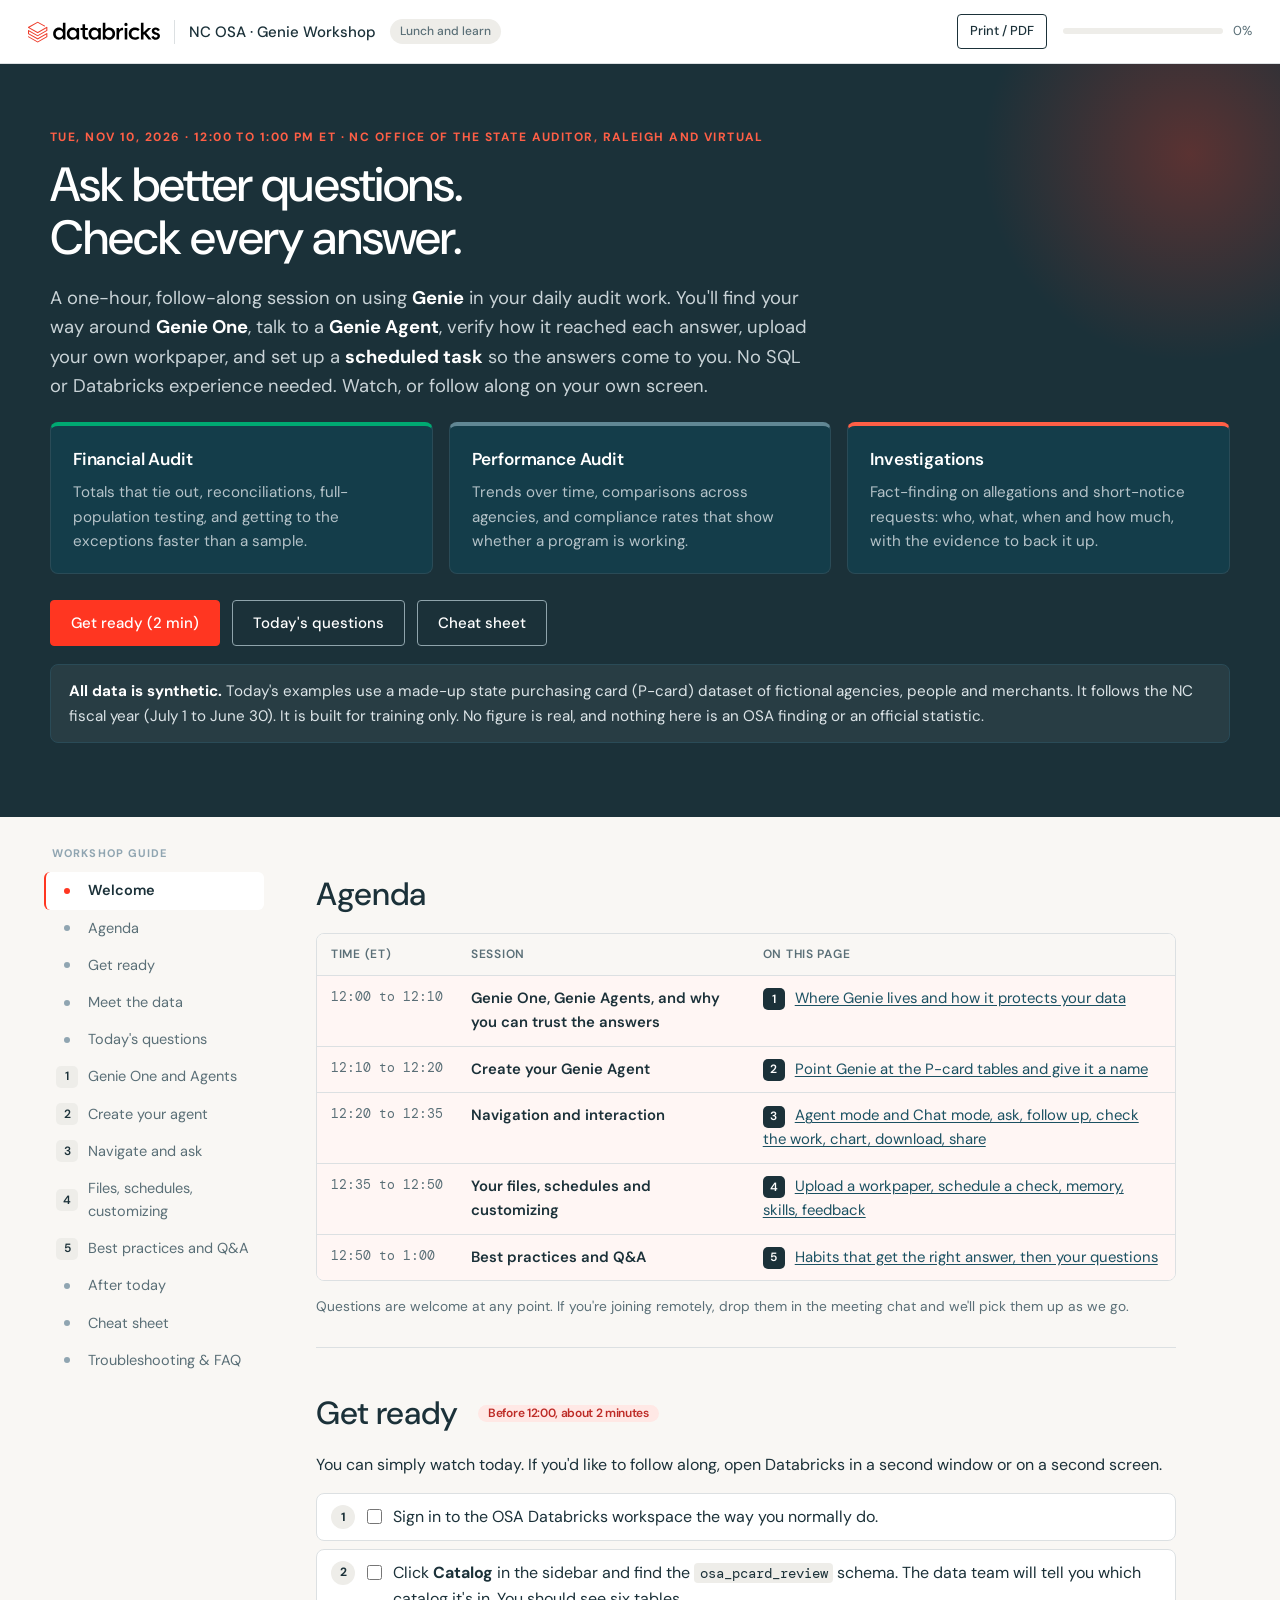
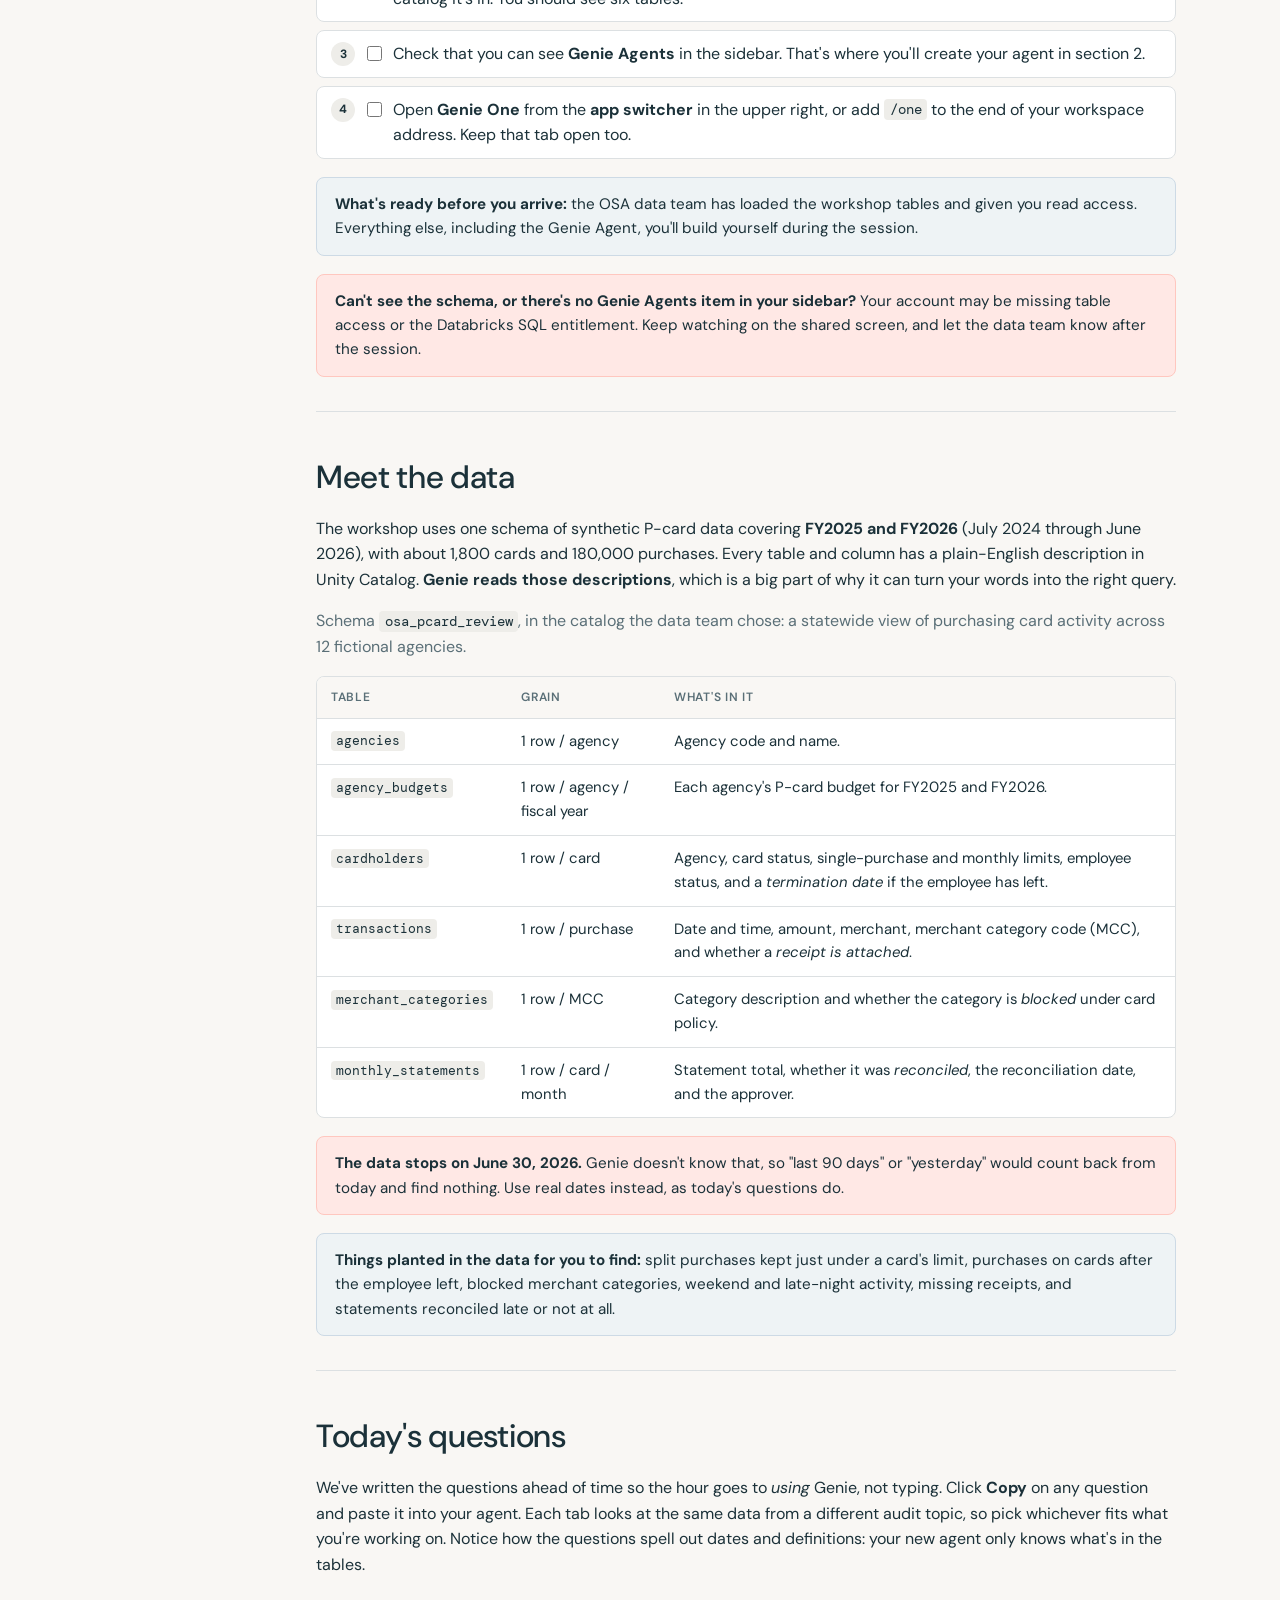
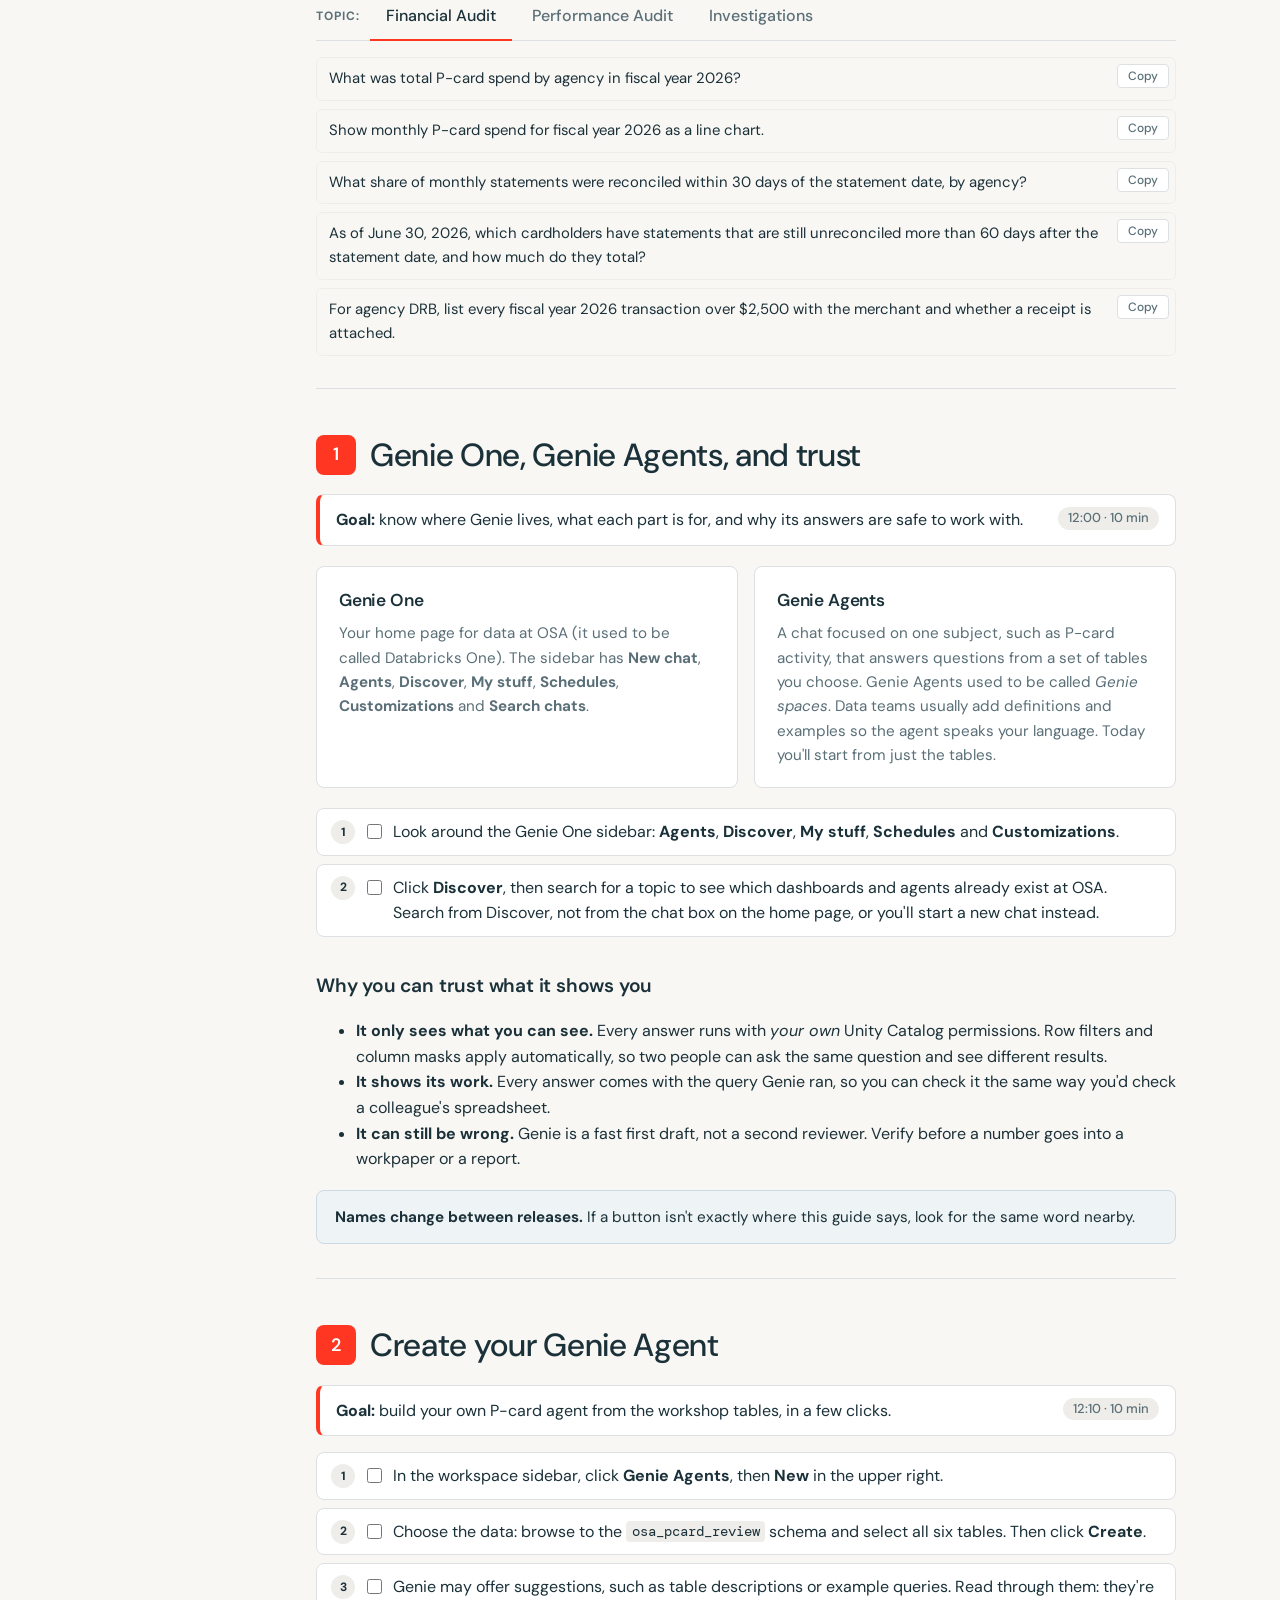
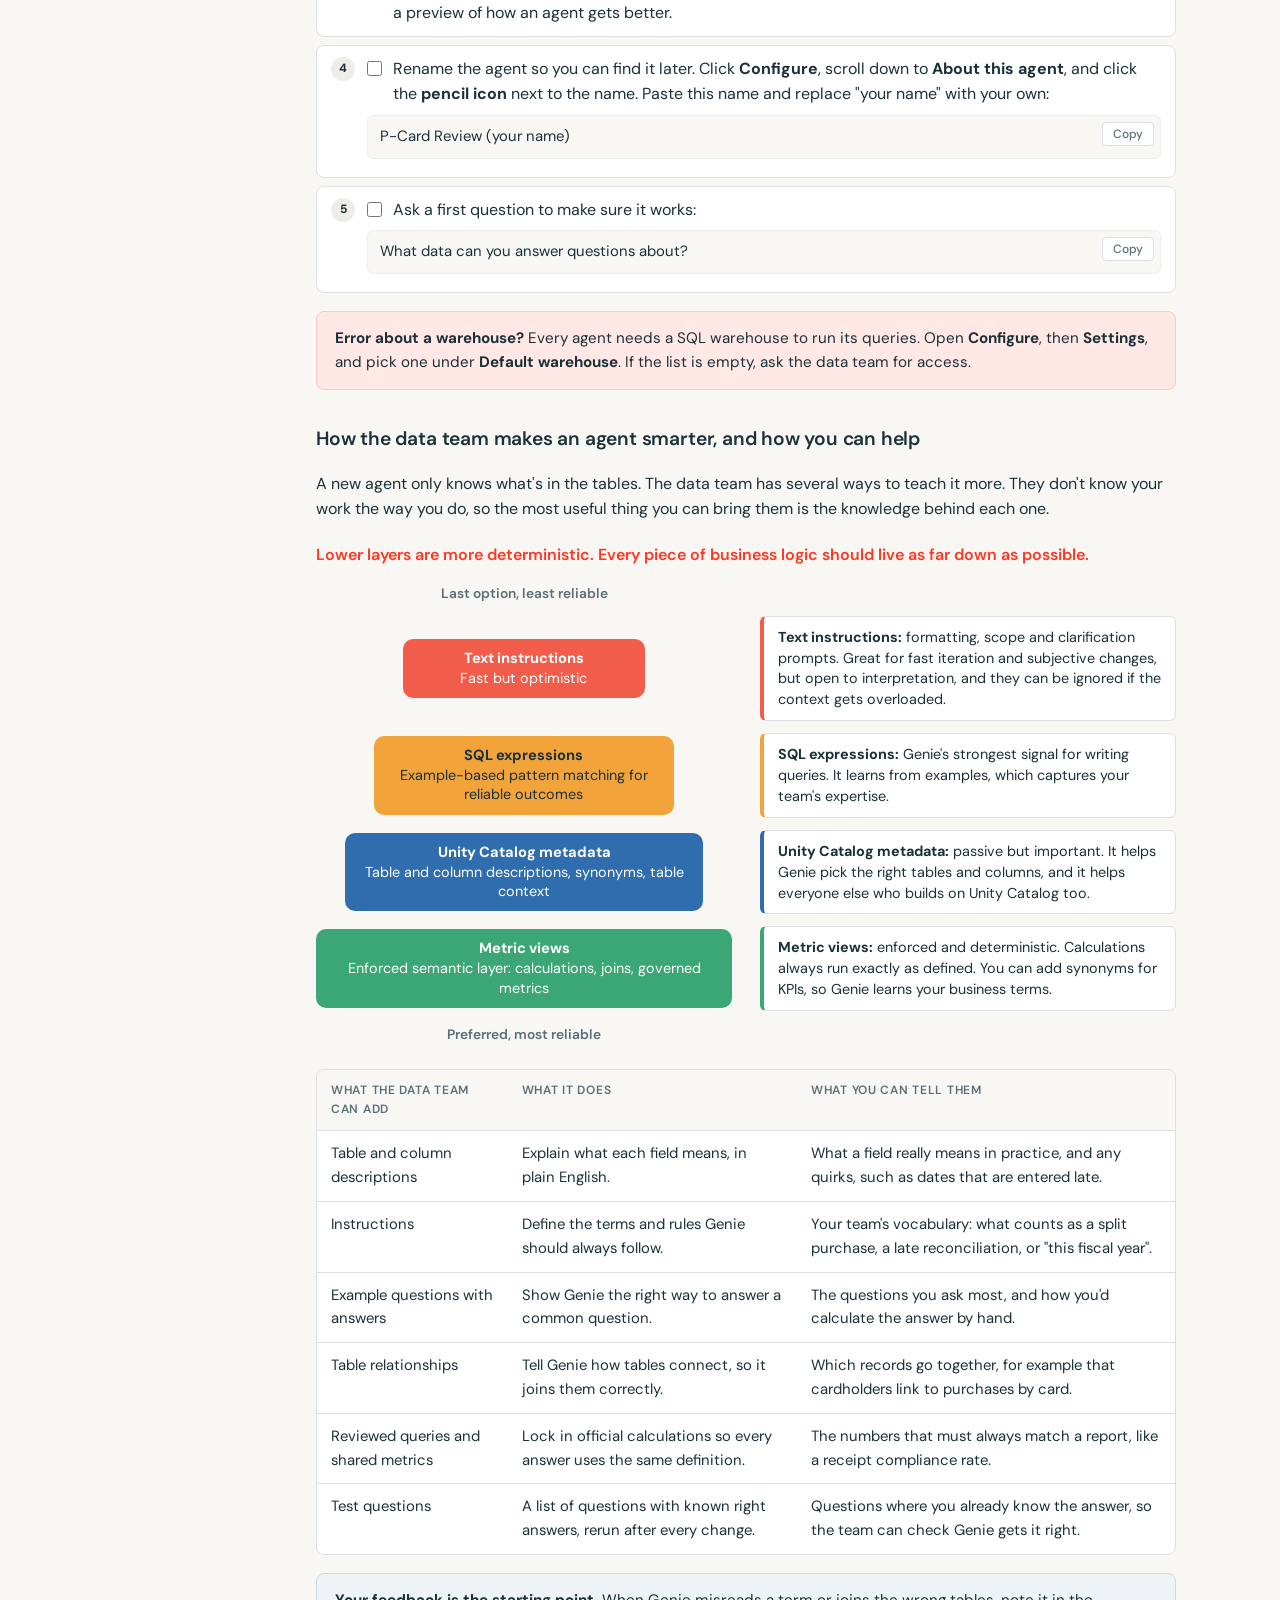
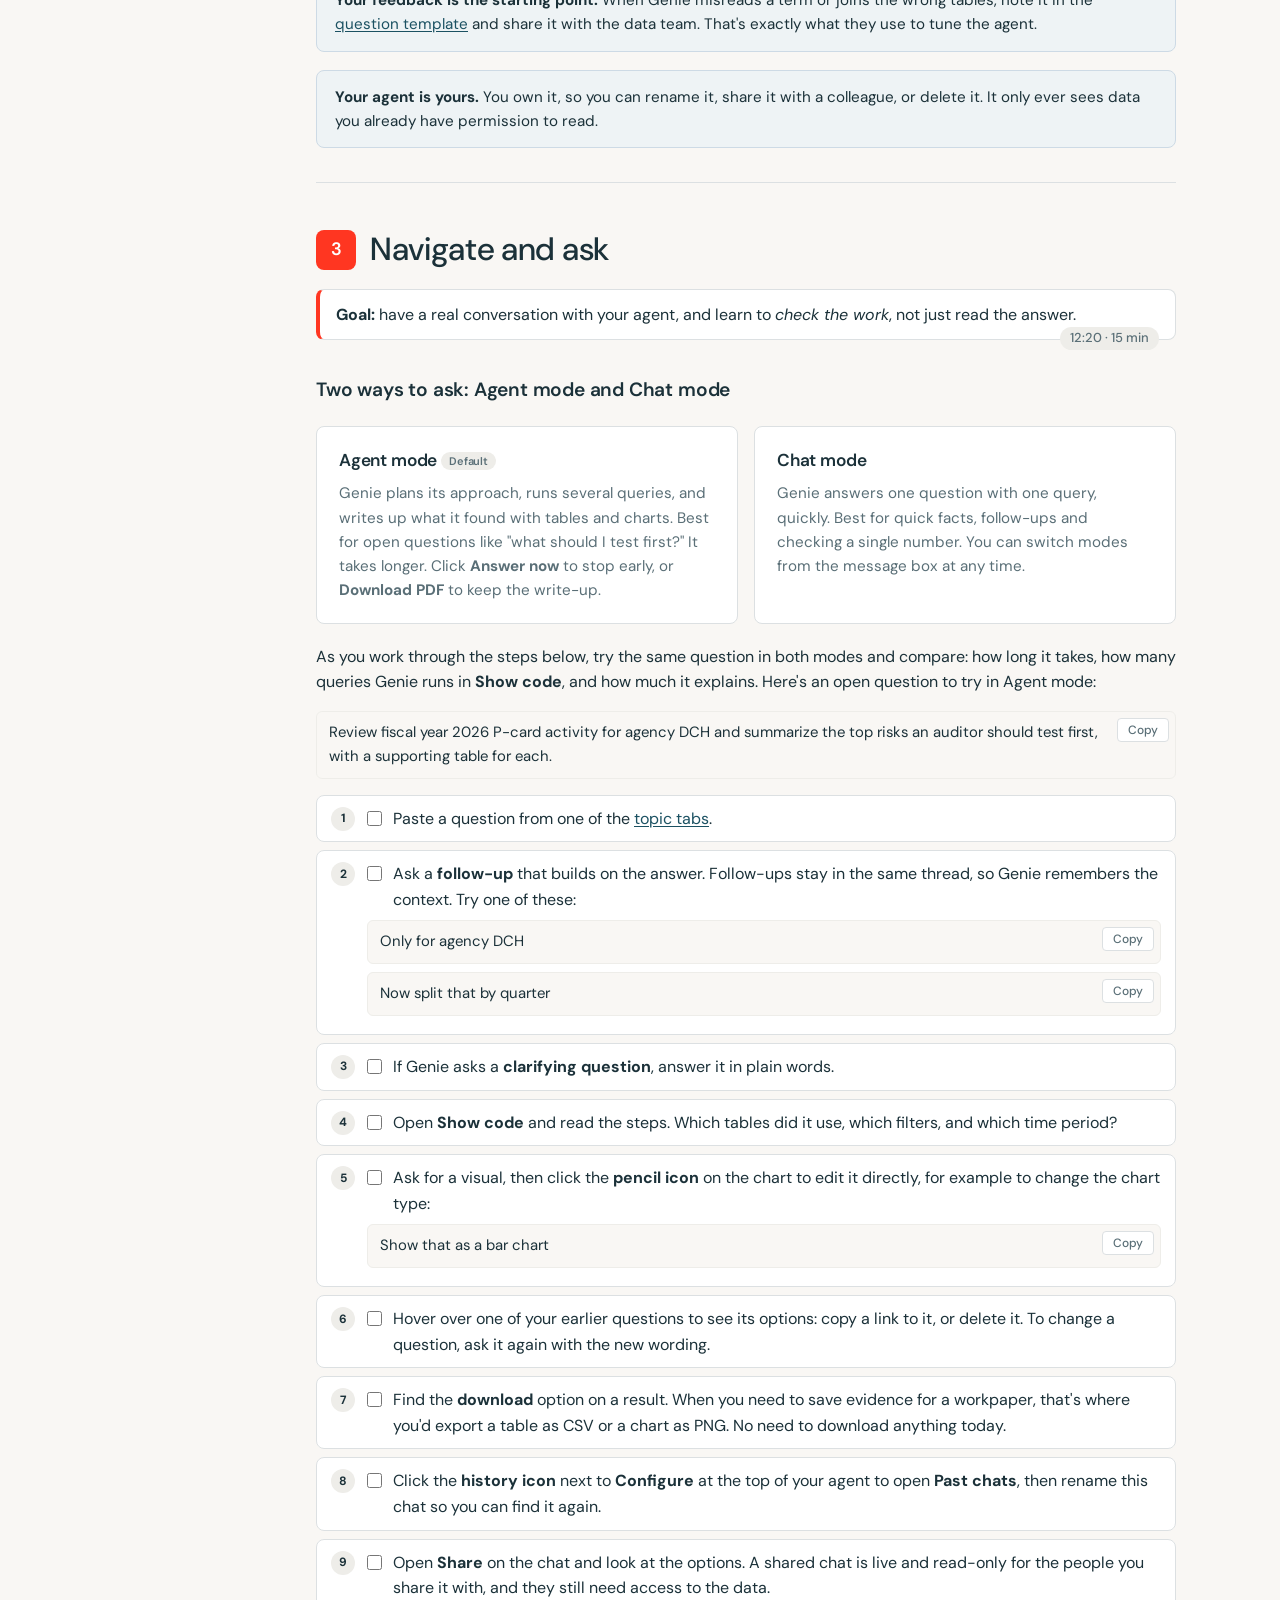
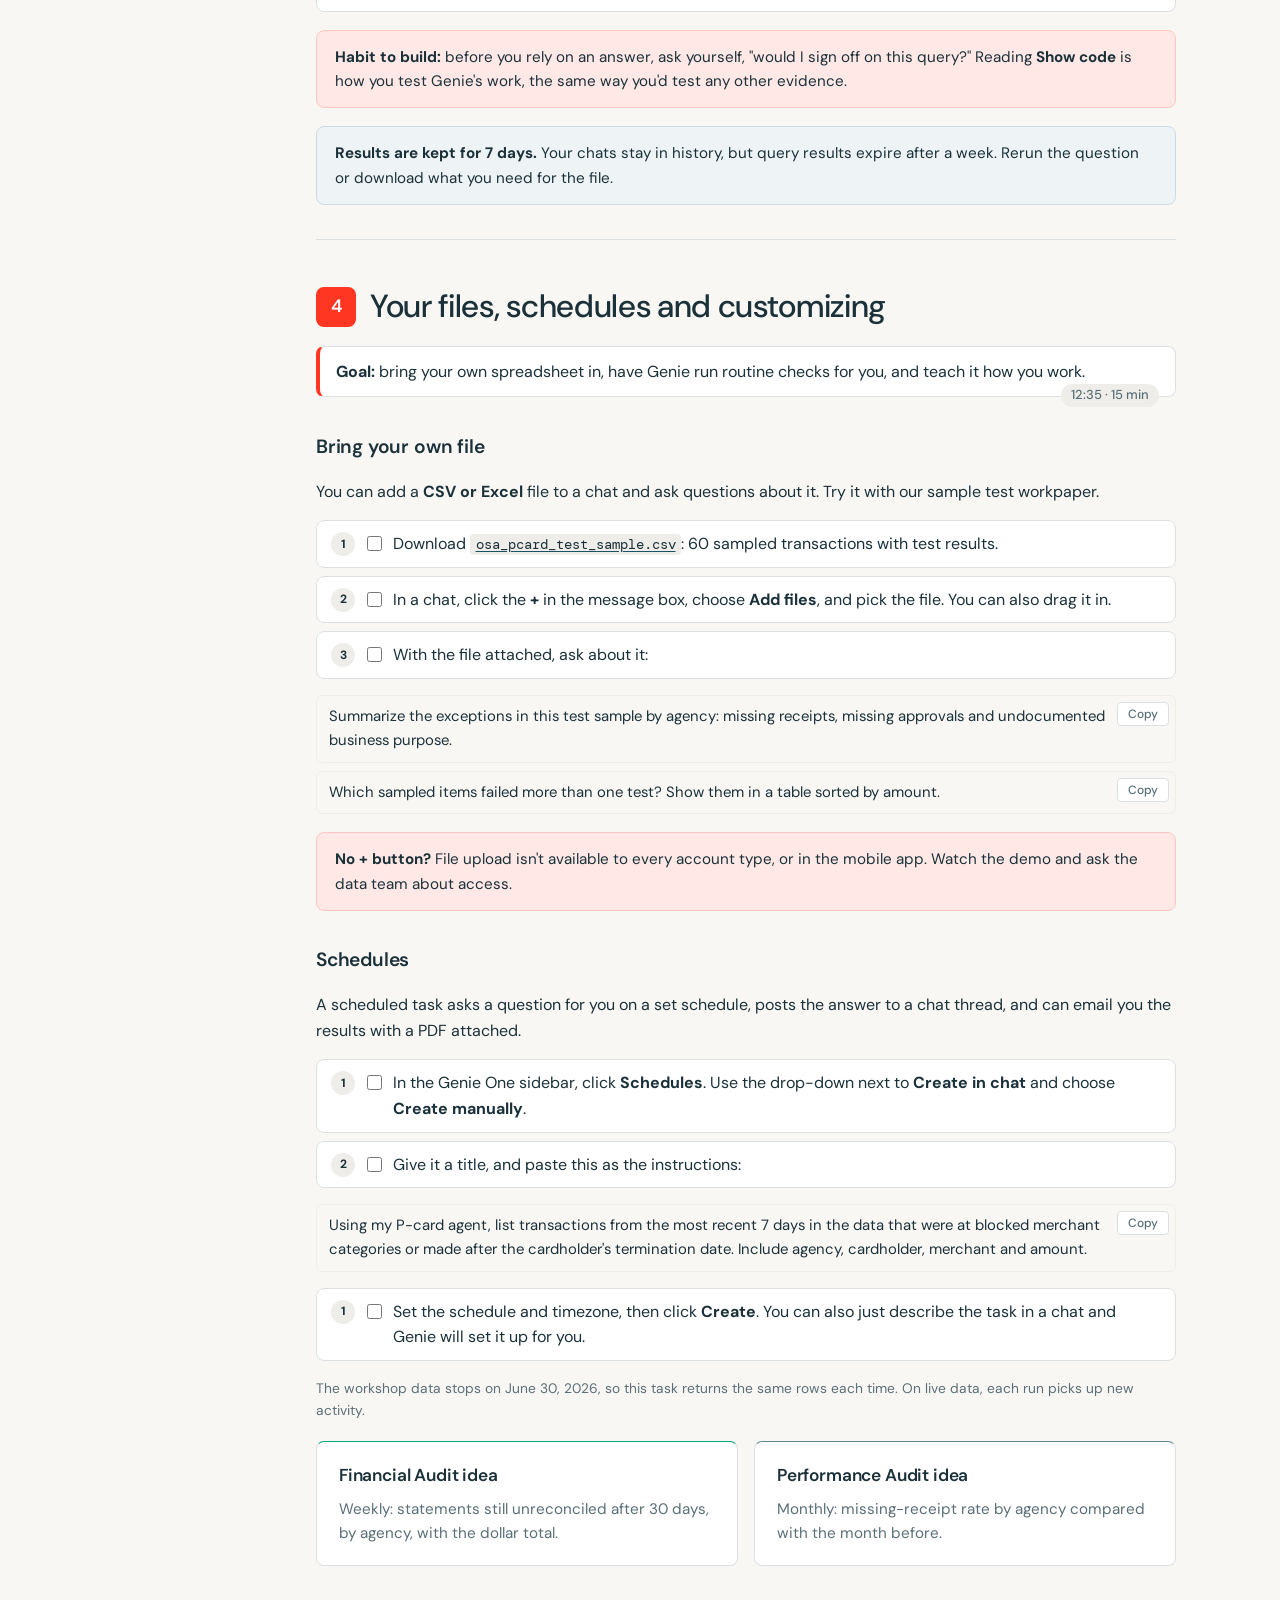
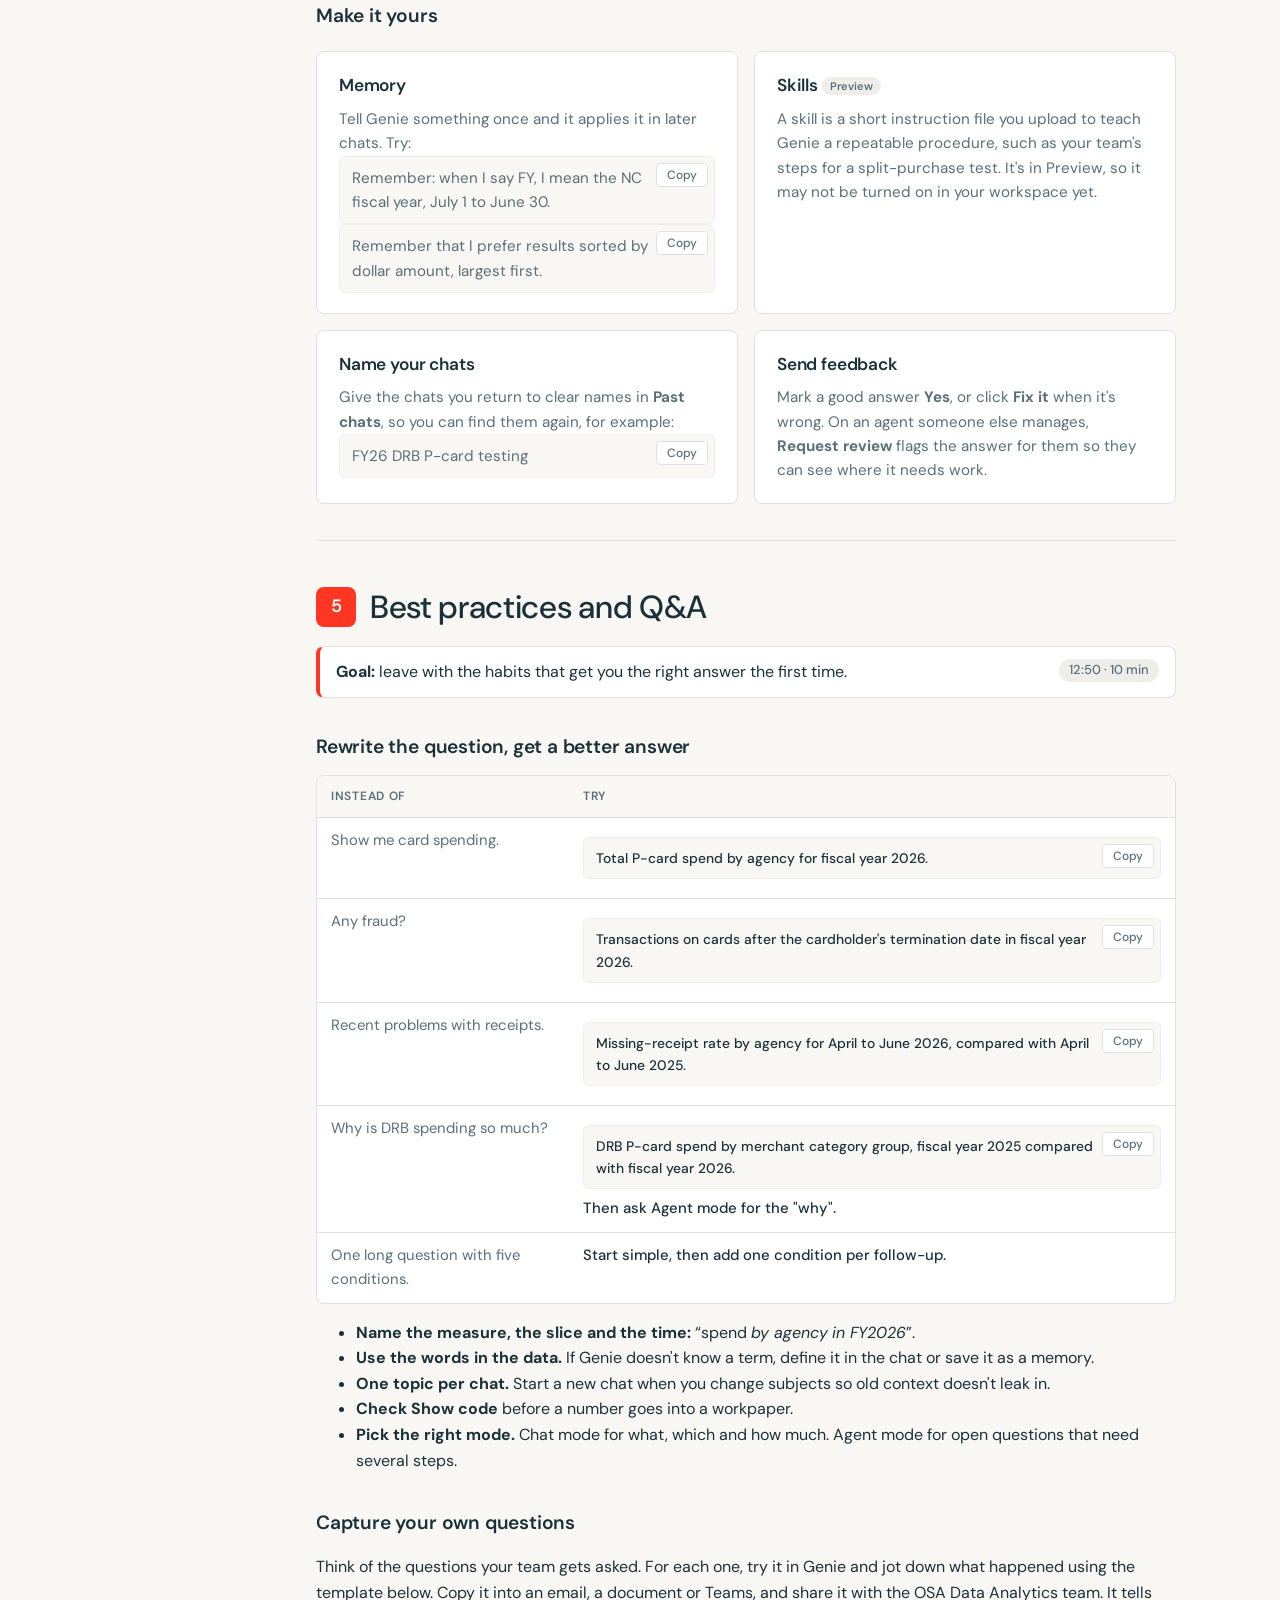
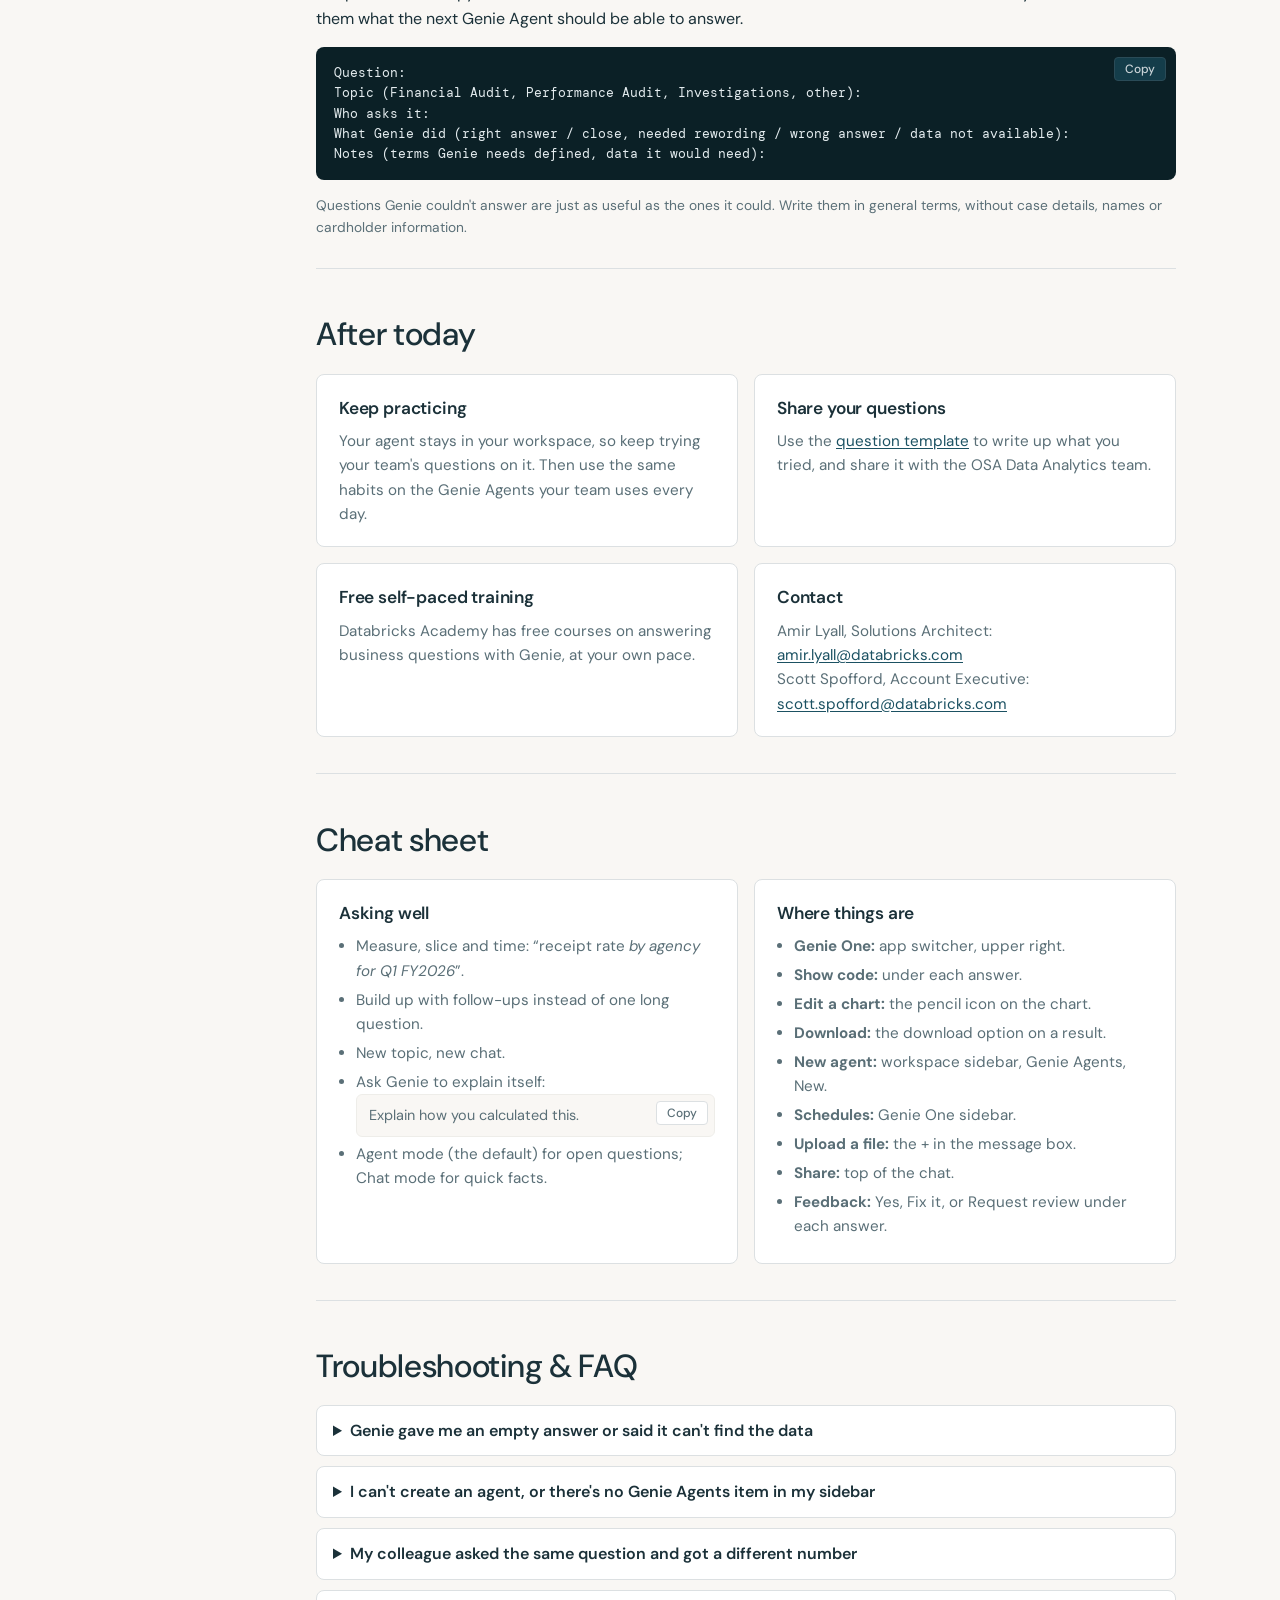
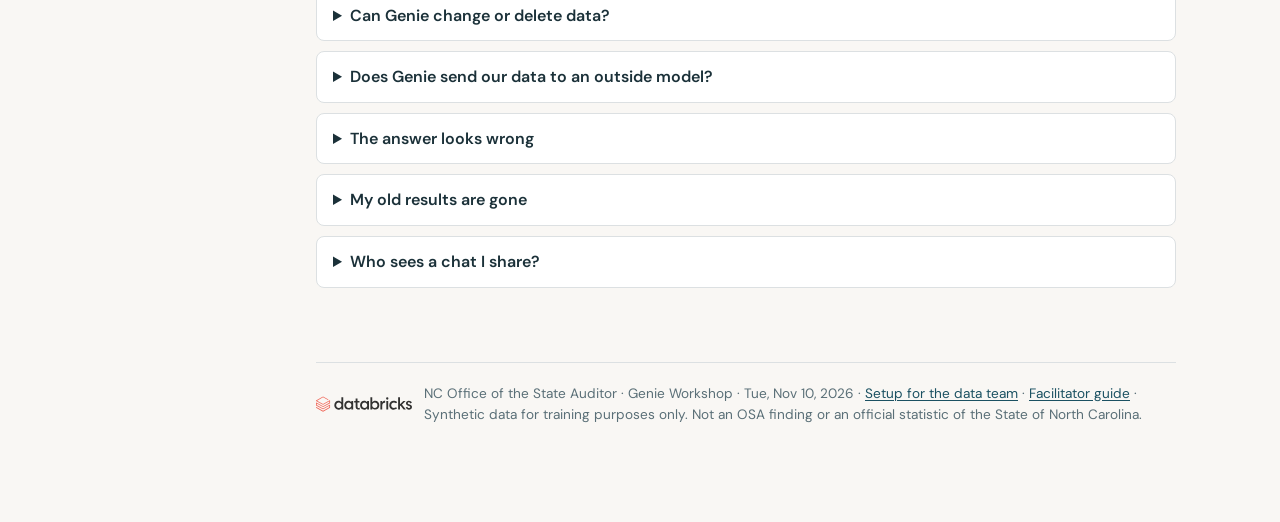
==== index.html @ a772a81a "Use Past chats for finding and renaming chats in an agent Co-authored-by: Isaac <no-reply@databricks" ====
<!doctype html>
<html lang="en">
<head>
<meta charset="utf-8">
<meta name="viewport" content="width=device-width, initial-scale=1">
<title>NC Office of the State Auditor · Genie Workshop</title>
<link rel="icon" href="databricks-logo.svg">
<link rel="preconnect" href="https://fonts.googleapis.com">
<link rel="preconnect" href="https://fonts.gstatic.com" crossorigin>
<link href="https://fonts.googleapis.com/css2?family=DM+Mono:wght@400;500&family=DM+Sans:opsz,wght@9..40,400;9..40,500;9..40,600;9..40,700&display=swap" rel="stylesheet">
<link rel="stylesheet" href="styles.css?v=2">
</head>
<body>

<header class="topbar">
  <a class="brand" href="#welcome" style="text-decoration:none"><img src="databricks-logo.svg" alt="Databricks"><span class="divider"></span><span class="title">NC OSA · Genie Workshop</span><span class="pill">Lunch and learn</span></a>
  <div class="top-actions">
  <button class="btn ghost sm" id="print-btn" type="button" title="Print this guide or save it as a PDF">Print / PDF</button>
  <div class="progress-wrap" title="Your progress is saved in this browser">
    <div class="progress"><div id="progress-bar"></div></div><span id="progress-label">0%</span>
  </div>
  </div>
</header>

<!-- ============================================================ WELCOME -->
<section id="welcome" class="hero"><div class="hero-inner">
  <p class="eyebrow">Tue, Nov 10, 2026 · 12:00 to 1:00 PM ET · NC Office of the State Auditor, Raleigh and virtual</p>
  <h1>Ask better questions.<br>Check every answer.</h1>
  <p class="lead">A one-hour, follow-along session on using <strong>Genie</strong> in your daily audit work. You'll find your way around
  <strong>Genie One</strong>, talk to a <strong>Genie Agent</strong>, verify how it reached each answer, upload your own workpaper, and set up a
  <strong>scheduled task</strong> so the answers come to you. No SQL or Databricks experience needed. Watch, or follow along on your own screen.</p>
  <div class="cards three">
    <div class="card domain fin"><h3>Financial Audit</h3><p>Totals that tie out, reconciliations, full-population testing, and getting to the exceptions faster than a sample.</p></div>
    <div class="card domain perf"><h3>Performance Audit</h3><p>Trends over time, comparisons across agencies, and compliance rates that show whether a program is working.</p></div>
    <div class="card domain rr"><h3>Investigations</h3><p>Fact-finding on allegations and short-notice requests: who, what, when and how much, with the evidence to back it up.</p></div>
  </div>
  <div class="hero-ctas">
    <a class="btn" href="#start">Get ready (2 min)</a>
    <a class="btn ghost" href="#questions">Today's questions</a>
    <a class="btn ghost" href="#cheatsheet">Cheat sheet</a>
  </div>
  <div class="callout info"><strong>All data is synthetic.</strong> Today's examples use a made-up state purchasing card (P-card) dataset of fictional agencies, people and merchants. It follows the NC fiscal year
  (July 1 to June 30). It is built for training only. No figure is real, and nothing here is an OSA finding or an official statistic.</div>
</div></section>


<div class="layout">
<nav class="sidebar" id="sidebar">
  <div class="line">
    <p class="nav-label">Workshop guide</p>
    <a href="#welcome"><span class="stop"></span>Welcome</a>
    <a href="#agenda"><span class="stop"></span>Agenda</a>
    <a href="#start"><span class="stop"></span>Get ready</a>
    <a href="#data"><span class="stop"></span>Meet the data</a>
    <a href="#questions"><span class="stop"></span>Today's questions</a>
    <a href="#lab1"><span class="bullet sm b-red">1</span>Genie One and Agents</a>
    <a href="#lab2"><span class="bullet sm b-blue">2</span>Create your agent</a>
    <a href="#lab3"><span class="bullet sm b-yellow">3</span>Navigate and ask</a>
    <a href="#lab4"><span class="bullet sm b-green">4</span>Files, schedules, customizing</a>
    <a href="#lab5"><span class="bullet sm b-purple">5</span>Best practices and Q&amp;A</a>
    <a href="#next"><span class="stop"></span>After today</a>
    <a href="#cheatsheet"><span class="stop"></span>Cheat sheet</a>
    <a href="#troubleshooting"><span class="stop"></span>Troubleshooting &amp; FAQ</a>
  </div>
</nav>

<main>

<!-- ============================================================ AGENDA -->
<section id="agenda">
  <h2>Agenda</h2>
  <table class="agenda">
    <thead><tr><th>Time (ET)</th><th>Session</th><th>On this page</th></tr></thead>
    <tbody>
      <tr class="lab-row"><td class="slot">12:00 to 12:10</td><td>Genie One, Genie Agents, and why you can trust the answers</td><td><span class="bullet sm b-red">1</span> <a href="#lab1">Where Genie lives and how it protects your data</a></td></tr>
      <tr class="lab-row"><td class="slot">12:10 to 12:20</td><td>Create your Genie Agent</td><td><span class="bullet sm b-blue">2</span> <a href="#lab2">Point Genie at the P-card tables and give it a name</a></td></tr>
      <tr class="lab-row"><td class="slot">12:20 to 12:35</td><td>Navigation and interaction</td><td><span class="bullet sm b-yellow">3</span> <a href="#lab3">Agent mode and Chat mode, ask, follow up, check the work, chart, download, share</a></td></tr>
      <tr class="lab-row"><td class="slot">12:35 to 12:50</td><td>Your files, schedules and customizing</td><td><span class="bullet sm b-green">4</span> <a href="#lab4">Upload a workpaper, schedule a check, memory, skills, feedback</a></td></tr>
      <tr class="lab-row"><td class="slot">12:50 to 1:00</td><td>Best practices and Q&amp;A</td><td><span class="bullet sm b-purple">5</span> <a href="#lab5">Habits that get the right answer, then your questions</a></td></tr>
    </tbody>
  </table>
  <p class="muted small">Questions are welcome at any point. If you're joining remotely, drop them in the meeting chat and we'll pick them up as we go.</p>
</section>

<!-- ============================================================ GET READY -->
<section id="start">
  <h2>Get ready <span class="when">Before 12:00, about 2 minutes</span></h2>
  <p>You can simply watch today. If you'd like to follow along, open Databricks in a second window or on a second screen.</p>
  <ol class="steps" data-group="start">
    <li><label><input type="checkbox" data-id="s1"> Sign in to the OSA Databricks workspace the way you normally do.</label></li>
    <li><label><input type="checkbox" data-id="s2"> Click <strong>Catalog</strong> in the sidebar and find the <code>osa_pcard_review</code> schema. The data team will tell you which catalog it's in. You should see six tables.</label></li>
    <li><label><input type="checkbox" data-id="s3"> Check that you can see <strong>Genie Agents</strong> in the sidebar. That's where you'll create your agent in section 2.</label></li>
    <li><label><input type="checkbox" data-id="s4"> Open <strong>Genie One</strong> from the <strong>app switcher</strong> in the upper right, or add <code>/one</code> to the end of your workspace address. Keep that tab open too.</label></li>
  </ol>
  <div class="callout info"><strong>What's ready before you arrive:</strong> the OSA data team has loaded the workshop tables and given you read access. Everything else, including the Genie Agent, you'll build yourself during the session.</div>
  <div class="callout tip"><strong>Can't see the schema, or there's no Genie Agents item in your sidebar?</strong> Your account may be missing table access or the Databricks SQL entitlement.
  Keep watching on the shared screen, and let the data team know after the session.</div>
</section>

<!-- ============================================================ DATA -->
<section id="data">
  <h2>Meet the data</h2>
  <p>The workshop uses one schema of synthetic P-card data covering <strong>FY2025 and FY2026</strong> (July 2024 through June 2026), with about 1,800 cards and 180,000 purchases. Every table and column has a
  plain-English description in Unity Catalog. <strong>Genie reads those descriptions</strong>, which is a big part of why it can turn your words into the right query.</p>
  <p class="schema">Schema <code>osa_pcard_review</code>, in the catalog the data team chose: a statewide view of purchasing card activity across 12 fictional agencies.</p>
  <table class="tables">
    <thead><tr><th>Table</th><th>Grain</th><th>What's in it</th></tr></thead>
    <tbody>
      <tr><td><code>agencies</code></td><td>1 row / agency</td><td>Agency code and name.</td></tr>
      <tr><td><code>agency_budgets</code></td><td>1 row / agency / fiscal year</td><td>Each agency's P-card budget for FY2025 and FY2026.</td></tr>
      <tr><td><code>cardholders</code></td><td>1 row / card</td><td>Agency, card status, single-purchase and monthly limits, employee status, and a <em>termination date</em> if the employee has left.</td></tr>
      <tr><td><code>transactions</code></td><td>1 row / purchase</td><td>Date and time, amount, merchant, merchant category code (MCC), and whether a <em>receipt is attached</em>.</td></tr>
      <tr><td><code>merchant_categories</code></td><td>1 row / MCC</td><td>Category description and whether the category is <em>blocked</em> under card policy.</td></tr>
      <tr><td><code>monthly_statements</code></td><td>1 row / card / month</td><td>Statement total, whether it was <em>reconciled</em>, the reconciliation date, and the approver.</td></tr>
    </tbody>
  </table>
  <div class="callout tip"><strong>The data stops on June 30, 2026.</strong> Genie doesn't know that, so "last 90 days" or "yesterday" would count back from today and find nothing. Use real dates instead, as today's questions do.</div>
  <div class="callout info"><strong>Things planted in the data for you to find:</strong> split purchases kept just under a card's limit, purchases on cards after the employee left,
  blocked merchant categories, weekend and late-night activity, missing receipts, and statements reconciled late or not at all.</div>
</section>

<!-- ============================================================ QUESTIONS -->
<section id="questions">
  <h2>Today's questions</h2>
  <p>We've written the questions ahead of time so the hour goes to <em>using</em> Genie, not typing. Click <strong>Copy</strong> on any question and paste it into your agent.
  Each tab looks at the same data from a different audit topic, so pick whichever fits what you're working on. Notice how the questions spell out dates and definitions: your new agent only knows what's in the tables.</p>
  <div class="tabs" data-tabs="questions" data-label="Topic:">
    <div class="tab-buttons">
      <button class="active" data-tab="q-fin">Financial Audit</button>
      <button data-tab="q-perf">Performance Audit</button>
      <button data-tab="q-rr">Investigations</button>
    </div>
    <div class="tab-panel active" id="q-fin">
      <p class="q">What was total P-card spend by agency in fiscal year 2026?</p>
      <p class="q">Show monthly P-card spend for fiscal year 2026 as a line chart.</p>
      <p class="q">What share of monthly statements were reconciled within 30 days of the statement date, by agency?</p>
      <p class="q">As of June 30, 2026, which cardholders have statements that are still unreconciled more than 60 days after the statement date, and how much do they total?</p>
      <p class="q">For agency DRB, list every fiscal year 2026 transaction over $2,500 with the merchant and whether a receipt is attached.</p>
    </div>
    <div class="tab-panel" id="q-perf">
      <p class="q">Which agencies have the highest share of fiscal year 2026 transactions with no receipt attached?</p>
      <p class="q">How did average transaction size change from fiscal year 2025 to fiscal year 2026, by agency?</p>
      <p class="q">What percentage of active cards had no purchases between April 1 and June 30, 2026?</p>
      <p class="q">Compare each agency's fiscal year 2026 P-card spend with its fiscal year 2026 P-card budget.</p>
      <p class="q">Which merchant category groups grew the most in spend from fiscal year 2025 to fiscal year 2026?</p>
    </div>
    <div class="tab-panel" id="q-rr">
      <p class="q">Find possible split purchases: same cardholder, same merchant, same day, where each purchase is under the card's single-purchase limit but the combined total is over it.</p>
      <p class="q">Which transactions were made on a card after the cardholder's termination date?</p>
      <p class="q">List fiscal year 2026 transactions at blocked merchant categories, with agency and cardholder.</p>
      <p class="q">How many transactions happened on a Saturday or Sunday, or between 10 PM and 5 AM, by agency?</p>
      <p class="q">Rank cardholders by their total red flags, counting split purchases, purchases after termination, blocked-category purchases, weekend or late-night purchases, and missing receipts. Show the top 10.</p>
      <p class="q">Build a profile of cardholder C00081: their agency, card status and limits, termination date and approver, then list every purchase after the termination date with the merchant, amount and whether a receipt is attached.</p>
      <p class="q">Which approvers oversee cardholders who kept making purchases after their termination date? For each approver, show how many cards, how many purchases and the total dollars.</p>
    </div>
  </div>
</section>

<!-- ============================================================ LAB 1 -->
<section id="lab1" class="lab">
  <h2><span class="bullet b-red">1</span> Genie One, Genie Agents, and trust</h2>
  <p class="goal"><strong>Goal:</strong> know where Genie lives, what each part is for, and why its answers are safe to work with. <span class="time">12:00 · 10 min</span></p>
  <div class="cards two">
    <div class="card"><h3>Genie One</h3><p>Your home page for data at OSA (it used to be called Databricks One). The sidebar has <strong>New chat</strong>, <strong>Agents</strong>, <strong>Discover</strong>,
    <strong>My stuff</strong>, <strong>Schedules</strong>, <strong>Customizations</strong> and <strong>Search chats</strong>.</p></div>
    <div class="card"><h3>Genie Agents</h3><p>A chat focused on one subject, such as P-card activity, that answers questions from a set of tables you choose. Genie Agents used to be called <em>Genie spaces</em>.
    Data teams usually add definitions and examples so the agent speaks your language. Today you'll start from just the tables.</p></div>
  </div>
  <ol class="steps" data-group="lab1">
    <li><label><input type="checkbox" data-id="l1a"> Look around the Genie One sidebar: <strong>Agents</strong>, <strong>Discover</strong>, <strong>My stuff</strong>, <strong>Schedules</strong> and <strong>Customizations</strong>.</label></li>
    <li><label><input type="checkbox" data-id="l1b"> Click <strong>Discover</strong>, then search for a topic to see which dashboards and agents already exist at OSA. Search from Discover, not from the chat box on the home page, or you'll start a new chat instead.</label></li>
  </ol>
  <h3>Why you can trust what it shows you</h3>
  <ul>
    <li><strong>It only sees what you can see.</strong> Every answer runs with <em>your own</em> Unity Catalog permissions. Row filters and column masks apply automatically, so two people can ask the same question and see different results.</li>
    <li><strong>It shows its work.</strong> Every answer comes with the query Genie ran, so you can check it the same way you'd check a colleague's spreadsheet.</li>
    <li><strong>It can still be wrong.</strong> Genie is a fast first draft, not a second reviewer. Verify before a number goes into a workpaper or a report.</li>
  </ul>
  <div class="callout info"><strong>Names change between releases.</strong> If a button isn't exactly where this guide says, look for the same word nearby.</div>
</section>

<!-- ============================================================ LAB 2 -->
<section id="lab2" class="lab">
  <h2><span class="bullet b-blue">2</span> Create your Genie Agent</h2>
  <p class="goal"><strong>Goal:</strong> build your own P-card agent from the workshop tables, in a few clicks. <span class="time">12:10 · 10 min</span></p>
  <ol class="steps" data-group="lab2">
    <li><label><input type="checkbox" data-id="l2a"> In the workspace sidebar, click <strong>Genie Agents</strong>, then <strong>New</strong> in the upper right.</label></li>
    <li><label><input type="checkbox" data-id="l2b"> Choose the data: browse to the <code>osa_pcard_review</code> schema and select all six tables. Then click <strong>Create</strong>.</label></li>
    <li><label><input type="checkbox" data-id="l2c"> Genie may offer suggestions, such as table descriptions or example queries. Read through them: they're a preview of how an agent gets better.</label></li>
    <li><label><input type="checkbox" data-id="l2d"> Rename the agent so you can find it later. Click <strong>Configure</strong>, scroll down to <strong>About this agent</strong>, and click the <strong>pencil icon</strong> next to the name. Paste this name and replace "your name" with your own:</label>
      <p class="q">P-Card Review (your name)</p></li>
    <li><label><input type="checkbox" data-id="l2e"> Ask a first question to make sure it works:</label>
      <p class="q">What data can you answer questions about?</p></li>
  </ol>
  <div class="callout tip"><strong>Error about a warehouse?</strong> Every agent needs a SQL warehouse to run its queries. Open <strong>Configure</strong>, then <strong>Settings</strong>, and pick one under <strong>Default warehouse</strong>. If the list is empty, ask the data team for access.</div>
  <h3>How the data team makes an agent smarter, and how you can help</h3>
  <p>A new agent only knows what's in the tables. The data team has several ways to teach it more. They don't know your work the way you do,
  so the most useful thing you can bring them is the knowledge behind each one.</p>
  <div class="layers" role="figure" aria-label="Layers of business logic in a Genie Agent, from least to most reliable">
    <p class="headline">Lower layers are more deterministic. Every piece of business logic should live as far down as possible.</p>
    <div class="grid">
      <p class="end">Last option, least reliable</p><div></div>
      <div class="tier"><div class="bar l1"><strong>Text instructions</strong>Fast but optimistic</div></div>
      <div class="note l1"><p><strong>Text instructions:</strong> formatting, scope and clarification prompts. Great for fast iteration and subjective changes, but open to interpretation, and they can be ignored if the context gets overloaded.</p></div>
      <div class="tier"><div class="bar l2"><strong>SQL expressions</strong>Example-based pattern matching for reliable outcomes</div></div>
      <div class="note l2"><p><strong>SQL expressions:</strong> Genie's strongest signal for writing queries. It learns from examples, which captures your team's expertise.</p></div>
      <div class="tier"><div class="bar l3"><strong>Unity Catalog metadata</strong>Table and column descriptions, synonyms, table context</div></div>
      <div class="note l3"><p><strong>Unity Catalog metadata:</strong> passive but important. It helps Genie pick the right tables and columns, and it helps everyone else who builds on Unity Catalog too.</p></div>
      <div class="tier"><div class="bar l4"><strong>Metric views</strong>Enforced semantic layer: calculations, joins, governed metrics</div></div>
      <div class="note l4"><p><strong>Metric views:</strong> enforced and deterministic. Calculations always run exactly as defined. You can add synonyms for KPIs, so Genie learns your business terms.</p></div>
      <p class="end">Preferred, most reliable</p><div></div>
    </div>
  </div>
  <table class="toolbox">
    <thead><tr><th>What the data team can add</th><th>What it does</th><th>What you can tell them</th></tr></thead>
    <tbody>
      <tr><td>Table and column descriptions</td><td>Explain what each field means, in plain English.</td><td>What a field really means in practice, and any quirks, such as dates that are entered late.</td></tr>
      <tr><td>Instructions</td><td>Define the terms and rules Genie should always follow.</td><td>Your team's vocabulary: what counts as a split purchase, a late reconciliation, or "this fiscal year".</td></tr>
      <tr><td>Example questions with answers</td><td>Show Genie the right way to answer a common question.</td><td>The questions you ask most, and how you'd calculate the answer by hand.</td></tr>
      <tr><td>Table relationships</td><td>Tell Genie how tables connect, so it joins them correctly.</td><td>Which records go together, for example that cardholders link to purchases by card.</td></tr>
      <tr><td>Reviewed queries and shared metrics</td><td>Lock in official calculations so every answer uses the same definition.</td><td>The numbers that must always match a report, like a receipt compliance rate.</td></tr>
      <tr><td>Test questions</td><td>A list of questions with known right answers, rerun after every change.</td><td>Questions where you already know the answer, so the team can check Genie gets it right.</td></tr>
    </tbody>
  </table>
  <div class="callout info"><strong>Your feedback is the starting point.</strong> When Genie misreads a term or joins the wrong tables, note it in the <a href="#lab5">question template</a> and share it with the data team. That's exactly what they use to tune the agent.</div>
  <div class="callout info"><strong>Your agent is yours.</strong> You own it, so you can rename it, share it with a colleague, or delete it. It only ever sees data you already have permission to read.</div>
</section>

<!-- ============================================================ LAB 3 -->
<section id="lab3" class="lab">
  <h2><span class="bullet b-yellow">3</span> Navigate and ask</h2>
  <p class="goal"><strong>Goal:</strong> have a real conversation with your agent, and learn to <em>check the work</em>, not just read the answer. <span class="time">12:20 · 15 min</span></p>
  <h3>Two ways to ask: Agent mode and Chat mode</h3>
  <div class="cards two">
    <div class="card"><h3>Agent mode <span class="pill">Default</span></h3><p>Genie plans its approach, runs several queries, and writes up what it found with tables and charts.
    Best for open questions like "what should I test first?" It takes longer. Click <strong>Answer now</strong> to stop early, or <strong>Download PDF</strong> to keep the write-up.</p></div>
    <div class="card"><h3>Chat mode</h3><p>Genie answers one question with one query, quickly. Best for quick facts, follow-ups and checking a single number.
    You can switch modes from the message box at any time.</p></div>
  </div>
  <p>As you work through the steps below, try the same question in both modes and compare: how long it takes, how many queries Genie runs in <strong>Show code</strong>, and how much it explains. Here's an open question to try in Agent mode:</p>
  <p class="q">Review fiscal year 2026 P-card activity for agency DCH and summarize the top risks an auditor should test first, with a supporting table for each.</p>
  <ol class="steps" data-group="lab3">
    <li><label><input type="checkbox" data-id="l3a"> Paste a question from one of the <a href="#questions">topic tabs</a>.</label></li>
    <li><label><input type="checkbox" data-id="l3b"> Ask a <strong>follow-up</strong> that builds on the answer. Follow-ups stay in the same thread, so Genie remembers the context. Try one of these:</label>
      <p class="q">Only for agency DCH</p>
      <p class="q">Now split that by quarter</p></li>
    <li><label><input type="checkbox" data-id="l3c"> If Genie asks a <strong>clarifying question</strong>, answer it in plain words.</label></li>
    <li><label><input type="checkbox" data-id="l3d"> Open <strong>Show code</strong> and read the steps. Which tables did it use, which filters, and which time period?</label></li>
    <li><label><input type="checkbox" data-id="l3e"> Ask for a visual, then click the <strong>pencil icon</strong> on the chart to edit it directly, for example to change the chart type:</label>
      <p class="q">Show that as a bar chart</p></li>
    <li><label><input type="checkbox" data-id="l3f"> Hover over one of your earlier questions to see its options: copy a link to it, or delete it. To change a question, ask it again with the new wording.</label></li>
    <li><label><input type="checkbox" data-id="l3g"> Find the <strong>download</strong> option on a result. When you need to save evidence for a workpaper, that's where you'd export a table as CSV or a chart as PNG. No need to download anything today.</label></li>
    <li><label><input type="checkbox" data-id="l3h"> Click the <strong>history icon</strong> next to <strong>Configure</strong> at the top of your agent to open <strong>Past chats</strong>, then rename this chat so you can find it again.</label></li>
    <li><label><input type="checkbox" data-id="l3i"> Open <strong>Share</strong> on the chat and look at the options. A shared chat is live and read-only for the people you share it with, and they still need access to the data.</label></li>
  </ol>
  <div class="callout tip"><strong>Habit to build:</strong> before you rely on an answer, ask yourself, "would I sign off on this query?"
  Reading <strong>Show code</strong> is how you test Genie's work, the same way you'd test any other evidence.</div>
  <div class="callout info"><strong>Results are kept for 7 days.</strong> Your chats stay in history, but query results expire after a week. Rerun the question or download what you need for the file.</div>
</section>

<!-- ============================================================ LAB 4 -->
<section id="lab4" class="lab">
  <h2><span class="bullet b-green">4</span> Your files, schedules and customizing</h2>
  <p class="goal"><strong>Goal:</strong> bring your own spreadsheet in, have Genie run routine checks for you, and teach it how you work. <span class="time">12:35 · 15 min</span></p>
  <h3>Bring your own file</h3>
  <p>You can add a <strong>CSV or Excel</strong> file to a chat and ask questions about it. Try it with our sample test workpaper.</p>
  <ol class="steps" data-group="lab4">
    <li><label><input type="checkbox" data-id="l4a"> Download <a href="osa_pcard_test_sample.csv" download><code>osa_pcard_test_sample.csv</code></a>: 60 sampled transactions with test results.</label></li>
    <li><label><input type="checkbox" data-id="l4b"> In a chat, click the <strong>+</strong> in the message box, choose <strong>Add files</strong>, and pick the file. You can also drag it in.</label></li>
    <li><label><input type="checkbox" data-id="l4c"> With the file attached, ask about it:</label></li>
  </ol>
  <p class="q">Summarize the exceptions in this test sample by agency: missing receipts, missing approvals and undocumented business purpose.</p>
  <p class="q">Which sampled items failed more than one test? Show them in a table sorted by amount.</p>
  <div class="callout tip"><strong>No + button?</strong> File upload isn't available to every account type, or in the mobile app. Watch the demo and ask the data team about access.</div>
  <h3>Schedules</h3>
  <p>A scheduled task asks a question for you on a set schedule, posts the answer to a chat thread, and can email you the results with a PDF attached.</p>
  <ol class="steps" data-group="lab4b">
    <li><label><input type="checkbox" data-id="l4d"> In the Genie One sidebar, click <strong>Schedules</strong>. Use the drop-down next to <strong>Create in chat</strong> and choose <strong>Create manually</strong>.</label></li>
    <li><label><input type="checkbox" data-id="l4e"> Give it a title, and paste this as the instructions:</label></li>
  </ol>
  <p class="q">Using my P-card agent, list transactions from the most recent 7 days in the data that were at blocked merchant categories or made after the cardholder's termination date. Include agency, cardholder, merchant and amount.</p>
  <ol class="steps" data-group="lab4c">
    <li><label><input type="checkbox" data-id="l4f"> Set the schedule and timezone, then click <strong>Create</strong>. You can also just describe the task in a chat and Genie will set it up for you.</label></li>
  </ol>
  <p class="muted small">The workshop data stops on June 30, 2026, so this task returns the same rows each time. On live data, each run picks up new activity.</p>
  <div class="cards two">
    <div class="card fin"><h3>Financial Audit idea</h3><p>Weekly: statements still unreconciled after 30 days, by agency, with the dollar total.</p></div>
    <div class="card perf"><h3>Performance Audit idea</h3><p>Monthly: missing-receipt rate by agency compared with the month before.</p></div>
  </div>
  <h3>Make it yours</h3>
  <div class="cards two">
    <div class="card"><h3>Memory</h3><p>Tell Genie something once and it applies it in later chats. Try:</p>
      <p class="q">Remember: when I say FY, I mean the NC fiscal year, July 1 to June 30.</p>
      <p class="q">Remember that I prefer results sorted by dollar amount, largest first.</p></div>
    <div class="card"><h3>Skills <span class="pill">Preview</span></h3><p>A skill is a short instruction file you upload to teach Genie a repeatable procedure, such as your team's steps for a split-purchase test.
      It's in Preview, so it may not be turned on in your workspace yet.</p></div>
    <div class="card"><h3>Name your chats</h3><p>Give the chats you return to clear names in <strong>Past chats</strong>, so you can find them again, for example:</p>
      <p class="q">FY26 DRB P-card testing</p></div>
    <div class="card"><h3>Send feedback</h3><p>Mark a good answer <strong>Yes</strong>, or click <strong>Fix it</strong> when it's wrong. On an agent someone else manages, <strong>Request review</strong> flags the answer for them so they can see where it needs work.</p></div>
  </div>
</section>

<!-- ============================================================ LAB 5 -->
<section id="lab5" class="lab">
  <h2><span class="bullet b-purple">5</span> Best practices and Q&amp;A</h2>
  <p class="goal"><strong>Goal:</strong> leave with the habits that get you the right answer the first time. <span class="time">12:50 · 10 min</span></p>
  <h3>Rewrite the question, get a better answer</h3>
  <table class="toolbox pair">
    <thead><tr><th>Instead of</th><th>Try</th></tr></thead>
    <tbody>
      <tr><td>Show me card spending.</td><td><p class="q">Total P-card spend by agency for fiscal year 2026.</p></td></tr>
      <tr><td>Any fraud?</td><td><p class="q">Transactions on cards after the cardholder's termination date in fiscal year 2026.</p></td></tr>
      <tr><td>Recent problems with receipts.</td><td><p class="q">Missing-receipt rate by agency for April to June 2026, compared with April to June 2025.</p></td></tr>
      <tr><td>Why is DRB spending so much?</td><td><p class="q">DRB P-card spend by merchant category group, fiscal year 2025 compared with fiscal year 2026.</p>Then ask Agent mode for the "why".</td></tr>
      <tr><td>One long question with five conditions.</td><td>Start simple, then add one condition per follow-up.</td></tr>
    </tbody>
  </table>
  <ul>
    <li><strong>Name the measure, the slice and the time:</strong> <q>spend <em>by agency</em> <em>in FY2026</em></q>.</li>
    <li><strong>Use the words in the data.</strong> If Genie doesn't know a term, define it in the chat or save it as a memory.</li>
    <li><strong>One topic per chat.</strong> Start a new chat when you change subjects so old context doesn't leak in.</li>
    <li><strong>Check Show code</strong> before a number goes into a workpaper.</li>
    <li><strong>Pick the right mode.</strong> Chat mode for what, which and how much. Agent mode for open questions that need several steps.</li>
  </ul>
  <h3>Capture your own questions</h3>
  <p>Think of the questions your team gets asked. For each one, try it in Genie and jot down what happened using the template below.
  Copy it into an email, a document or Teams, and share it with the OSA Data Analytics team. It tells them what the next Genie Agent should be able to answer.</p>
  <div class="codeblock template"><pre>Question:
Topic (Financial Audit, Performance Audit, Investigations, other):
Who asks it:
What Genie did (right answer / close, needed rewording / wrong answer / data not available):
Notes (terms Genie needs defined, data it would need):</pre></div>
  <p class="muted small">Questions Genie couldn't answer are just as useful as the ones it could. Write them in general terms, without case details, names or cardholder information.</p>
</section>

<!-- ============================================================ AFTER TODAY -->
<section id="next">
  <h2>After today</h2>
  <div class="cards two">
    <div class="card"><h3>Keep practicing</h3><p>Your agent stays in your workspace, so keep trying your team's questions on it. Then use the same habits on the Genie Agents your team uses every day.</p></div>
    <div class="card"><h3>Share your questions</h3><p>Use the <a href="#lab5">question template</a> to write up what you tried, and share it with the OSA Data Analytics team.</p></div>
    <div class="card"><h3>Free self-paced training</h3><p>Databricks Academy has free courses on answering business questions with Genie, at your own pace.</p></div>
    <div class="card"><h3>Contact</h3><p>Amir Lyall, Solutions Architect: <a href="mailto:amir.lyall@databricks.com">amir.lyall@databricks.com</a><br>Scott Spofford, Account Executive: <a href="mailto:scott.spofford@databricks.com">scott.spofford@databricks.com</a></p></div>
  </div>
</section>

<!-- ============================================================ CHEAT SHEET -->
<section id="cheatsheet">
  <h2>Cheat sheet</h2>
  <div class="cards two">
    <div class="card"><h3>Asking well</h3><ul>
      <li>Measure, slice and time: <q>receipt rate <em>by agency</em> <em>for Q1 FY2026</em></q>.</li>
      <li>Build up with follow-ups instead of one long question.</li>
      <li>New topic, new chat.</li>
      <li>Ask Genie to explain itself: <p class="q">Explain how you calculated this.</p></li>
      <li>Agent mode (the default) for open questions; Chat mode for quick facts.</li></ul></div>
    <div class="card"><h3>Where things are</h3><ul>
      <li><strong>Genie One:</strong> app switcher, upper right.</li>
      <li><strong>Show code:</strong> under each answer.</li>
      <li><strong>Edit a chart:</strong> the pencil icon on the chart.</li>
      <li><strong>Download:</strong> the download option on a result.</li>
      <li><strong>New agent:</strong> workspace sidebar, Genie Agents, New.</li>
      <li><strong>Schedules:</strong> Genie One sidebar.</li>
      <li><strong>Upload a file:</strong> the + in the message box.</li>
      <li><strong>Share:</strong> top of the chat.</li>
      <li><strong>Feedback:</strong> Yes, Fix it, or Request review under each answer.</li></ul></div>
  </div>
</section>

<!-- ============================================================ TROUBLESHOOTING -->
<section id="troubleshooting">
  <h2>Troubleshooting &amp; FAQ</h2>
  <details class="faq"><summary>Genie gave me an empty answer or said it can't find the data</summary><p>Genie only uses data you have permission to see. An empty answer often means your account doesn't have access to that table yet. Ask the data team.</p></details>
  <details class="faq"><summary>I can't create an agent, or there's no Genie Agents item in my sidebar</summary><p>Creating an agent needs the Databricks SQL entitlement, access to a SQL warehouse, and read access to the tables. Accounts that only use Genie One can't create agents. Ask the data team, and watch the shared screen in the meantime.</p></details>
  <details class="faq"><summary>My colleague asked the same question and got a different number</summary><p>Check two things. First, open <strong>Show code</strong> on both answers, because a small wording difference can change a filter or a date range. Second, you may have different access: row filters can show each person only the rows they're allowed to see.</p></details>
  <details class="faq"><summary>Can Genie change or delete data?</summary><p>No. Genie answers questions by reading data. Nothing you ask in a chat changes the underlying tables.</p></details>
  <details class="faq"><summary>Does Genie send our data to an outside model?</summary><p>To write a query, Genie uses your question and the table and column descriptions. The query itself runs inside OSA's Databricks workspace, under your permissions. Which AI models Genie may use is controlled by your workspace administrators, so ask the OSA data team about OSA's settings.</p></details>
  <details class="faq"><summary>The answer looks wrong</summary><p>Read <strong>Show code</strong>, rephrase with the exact measure, slice and time period, or start a new chat. If the agent keeps misreading a term, define it in your question or save it as a memory. On agents the data team manages, click <strong>Fix it</strong> or <strong>Request review</strong> so they can correct it.</p></details>
  <details class="faq"><summary>My old results are gone</summary><p>Query results are kept for 7 days. The chat stays in your history, so open it and run the question again.</p></details>
  <details class="faq"><summary>Who sees a chat I share?</summary><p>Only the people allowed by the sharing level you pick. Recipients see it read-only, and they still need access to the data.</p></details>
</section>

<footer><img src="databricks-logo.svg" alt="Databricks"><span>NC Office of the State Auditor · Genie Workshop · Tue, Nov 10, 2026 · <a href="setup.html">Setup for the data team</a> · <a href="facilitator.html">Facilitator guide</a> · Synthetic data for training purposes only. Not an OSA finding or an official statistic of the State of North Carolina.</span></footer>
</main>
</div>

<script src="app.js?v=2"></script>
</body>
</html>
---- styles.css ----
/* Databricks brand tokens (from databricks.com): DM Sans / DM Mono, Lava, Navy, Oat. */
:root {
  --lava: #FF3621; --lava-500: #FF5F46; --lava-700: #BD2B26; --lava-100: #FFE8E5;
  --navy: #1B3139; --navy-900: #0B2026; --navy-700: #143D4A; --teal: #1B5162; --teal-300: #618794;
  --slate: #5A6F77; --slate-300: #90A5B1; --line: #DCE0E2; --line-2: #EEEDE9;
  --oat: #F9F7F4; --oat-2: #EEEDE9; --white: #fff; --green: #00A972;
  --aging: #00A972; --transit: #FF5F46; --water: #1B5162; --health: #FFAB00;
  --radius: 8px; --sidebar: 256px; --header: 64px;
  font-family: "DM Sans", system-ui, -apple-system, "Segoe UI", sans-serif;
}
* { box-sizing: border-box; }
html { scroll-behavior: smooth; scroll-padding-top: calc(var(--header) + 16px); }
body { margin: 0; color: var(--navy); background: var(--oat); line-height: 1.6; font-size: 16px; -webkit-font-smoothing: antialiased; }
a { color: var(--teal); text-underline-offset: 2px; }
a:hover { color: var(--lava); }
code, pre, .mono { font-family: "DM Mono", ui-monospace, Menlo, monospace; }
code { font-size: .86em; background: var(--oat-2); color: var(--navy); padding: .1em .4em; border-radius: 4px; }
.muted { color: var(--slate); } .small { font-size: .86em; }
strong { font-weight: 700; }

/* ---------- header ---------- */
.topbar { position: sticky; top: 0; z-index: 20; height: var(--header); display: flex; align-items: center; justify-content: space-between;
  padding: 0 28px; background: var(--white); border-bottom: 1px solid var(--line); }
.brand { display: flex; align-items: center; gap: 14px; font-weight: 500; color: var(--navy); }
.brand img { height: 22px; display: block; }
.brand .divider { width: 1px; height: 24px; background: var(--line); }
.brand .title { font-size: 15px; }
.brand .pill { font-size: 12px; font-weight: 500; color: var(--slate); background: var(--oat-2); border-radius: 999px; padding: 3px 10px; }
.progress-wrap { display: flex; align-items: center; gap: 10px; font-size: 13px; color: var(--slate); }
.progress { width: 160px; height: 6px; background: var(--oat-2); border-radius: 3px; overflow: hidden; }
#progress-bar { height: 100%; width: 0; background: var(--lava); transition: width .3s; }

/* ---------- hero band ---------- */
.hero { background: var(--navy); color: var(--white); padding: 64px 28px 56px; position: relative; overflow: hidden; }
.hero::after { content: ""; position: absolute; right: -120px; top: -120px; width: 420px; height: 420px; border-radius: 50%;
  background: radial-gradient(circle, rgba(255,54,33,.28), rgba(255,54,33,0) 70%); pointer-events: none; }
.hero-inner { max-width: 1180px; margin: 0 auto; position: relative; z-index: 1; }
.hero .eyebrow { color: var(--lava-500); }
.hero h1 { color: var(--white); font-size: 3rem; font-weight: 500; line-height: 1.1; letter-spacing: -.02em; margin: .25em 0 .4em; max-width: 820px; }
.hero .lead { color: #C9D3D7; font-size: 1.15rem; max-width: 760px; }
.hero .lead strong { color: var(--white); }
.hero .cards .card { background: var(--navy-700); border-color: #2A4B57; color: var(--white); }
.hero .cards .card h3 { color: var(--white); }
.hero .cards .card p { color: #B5C3C9; }
.hero .callout.info { background: rgba(255,255,255,.06); border-color: #2A4B57; color: #DCE4E7; }
.hero .callout.info strong { color: var(--white); }
.hero-ctas { display: flex; gap: 12px; margin: 26px 0 8px; flex-wrap: wrap; }

/* ---------- layout ---------- */
.layout { display: flex; max-width: 1240px; margin: 0 auto; }
.sidebar { position: sticky; top: var(--header); height: calc(100vh - var(--header)); width: var(--sidebar); flex: none; overflow-y: auto; padding: 28px 12px 28px 24px; }
.sidebar .nav-label { font-size: 11px; font-weight: 700; letter-spacing: .1em; text-transform: uppercase; color: var(--slate-300); margin: 0 0 10px 8px; }
.sidebar a { display: flex; align-items: center; gap: 10px; padding: 7px 10px; color: var(--slate); text-decoration: none; font-size: 14.5px;
  border-radius: 6px; border-left: 2px solid transparent; }
.sidebar a:hover { background: var(--oat-2); color: var(--navy); }
.sidebar a.active { color: var(--navy); font-weight: 600; background: var(--white); border-left-color: var(--lava); }
.sidebar .stop { width: 22px; display: inline-flex; justify-content: center; flex: none; }
.sidebar .stop::before { content: ""; width: 6px; height: 6px; border-radius: 50%; background: var(--slate-300); }
.sidebar a.active .stop::before { background: var(--lava); }
main { flex: 1; min-width: 0; max-width: 940px; padding: 12px 40px 96px; }
section { padding: 40px 0 16px; border-bottom: 1px solid var(--line); }
section:last-of-type { border-bottom: none; }
h1, h2, h3, h4 { color: var(--navy); font-weight: 500; letter-spacing: -.01em; }
h2 { font-size: 2rem; line-height: 1.2; display: flex; align-items: center; gap: 14px; margin: .2em 0 .6em; }
h3 { font-size: 1.2rem; margin: 1.8em 0 .5em; font-weight: 600; }
h4 { margin: 0 0 .5em; font-weight: 600; }
.eyebrow { text-transform: uppercase; letter-spacing: .12em; font-size: 12px; font-weight: 700; color: var(--lava); margin: 0; }
.lead { font-size: 1.1rem; color: var(--slate); }
.goal { background: var(--white); border: 1px solid var(--line); border-left: 4px solid var(--lava); padding: 12px 16px; border-radius: var(--radius); }
.time { float: right; color: var(--slate); font-size: 13px; font-weight: 500; background: var(--oat-2); padding: 1px 10px; border-radius: 999px; }

/* lab number badges (all labs share one on-brand style) */
.bullet { display: inline-flex; align-items: center; justify-content: center; width: 40px; height: 40px; border-radius: 8px;
  background: var(--navy); color: var(--white); font-weight: 600; font-size: 18px; flex: none; vertical-align: middle; }
.lab h2 .bullet { background: var(--lava); }
.bullet.sm { width: 22px; height: 22px; font-size: 12px; border-radius: 5px; }
.sidebar .bullet.sm { background: var(--oat-2); color: var(--navy); }
.sidebar a.active .bullet.sm { background: var(--lava); color: var(--white); }

/* ---------- buttons ---------- */
.btn { display: inline-flex; align-items: center; gap: 8px; font: inherit; font-weight: 500; font-size: 15px; padding: 10px 20px; border-radius: 4px;
  border: 1px solid var(--lava); background: var(--lava); color: var(--white); cursor: pointer; text-decoration: none; }
.btn:hover { background: var(--lava-700); border-color: var(--lava-700); color: var(--white); }
.btn.ghost { background: transparent; color: var(--navy); border-color: var(--navy); }
.btn.ghost:hover { background: var(--navy); color: var(--white); }
.hero .btn.ghost { color: var(--white); border-color: #8FA4AC; }
.hero .btn.ghost:hover { background: var(--white); color: var(--navy); }

/* ---------- cards ---------- */
.cards { display: grid; gap: 16px; margin: 20px 0; }
.cards.three { grid-template-columns: repeat(3, 1fr); } .cards.two { grid-template-columns: repeat(2, 1fr); }
.card { background: var(--white); border: 1px solid var(--line); border-radius: var(--radius); padding: 20px 22px; }
.card h3 { margin: 0 0 .4em; font-size: 1.08rem; font-weight: 600; }
.card p, .card ul { margin: 0; color: var(--slate); font-size: .95em; }
.card ul { padding-left: 1.1em; } .card li { margin: .3em 0; }
.card.domain { border-top: 4px solid; }
.card.aging { border-top-color: var(--aging); } .card.transit { border-top-color: var(--transit); } .card.water { border-top-color: var(--teal-300); }

/* ---------- callouts ---------- */
.callout { padding: 14px 18px; border-radius: var(--radius); margin: 18px 0; font-size: .95em; border: 1px solid; }
.callout.info { background: #EEF3F5; border-color: #CDDAE5; }
.callout.tip { background: var(--lava-100); border-color: #FFC7BF; }

/* ---------- tables ---------- */
table { width: 100%; border-collapse: separate; border-spacing: 0; background: var(--white); border: 1px solid var(--line); border-radius: var(--radius); overflow: hidden; font-size: .93em; margin: 12px 0; }
th, td { text-align: left; padding: 11px 14px; border-bottom: 1px solid var(--line); vertical-align: top; }
th { background: var(--oat); font-weight: 600; font-size: 12px; text-transform: uppercase; letter-spacing: .06em; color: var(--slate); }
tr:last-child td { border-bottom: none; }
table.agenda td:first-child { font-family: "DM Mono", monospace; color: var(--slate); width: 72px; font-size: .9em; }
table.agenda td:nth-child(2) { white-space: nowrap; font-weight: 600; }
table.agenda .bullet.sm { margin-right: 6px; }
.trap { display: inline-block; margin-top: 4px; background: var(--lava-100); color: var(--lava-700); border-radius: 4px; padding: 0 7px; font-size: .88em; font-weight: 500; }
.trap::before { content: "⚠ "; }
.schema { color: var(--slate); }

/* ---------- tabs ---------- */
.tabs { margin: 16px 0; }
.tab-buttons { display: flex; gap: 4px; border-bottom: 1px solid var(--line); }
.tab-buttons button { border: none; background: none; padding: 10px 16px; font: inherit; font-weight: 500; color: var(--slate); cursor: pointer;
  border-bottom: 2px solid transparent; margin-bottom: -1px; }
.tab-buttons button:hover { color: var(--navy); }
.tab-buttons button.active { color: var(--navy); border-bottom-color: var(--lava); }
.tab-panel { display: none; padding-top: 8px; } .tab-panel.active { display: block; }

/* ---------- steps + checklists ---------- */
.steps { padding-left: 0; list-style: none; counter-reset: step; }
.steps li { counter-increment: step; position: relative; padding: 10px 14px 10px 50px; margin: 8px 0; background: var(--white); border: 1px solid var(--line); border-radius: var(--radius); }
.steps li::before { content: counter(step); position: absolute; left: 14px; top: 11px; width: 24px; height: 24px; border-radius: 50%;
  background: var(--oat-2); color: var(--navy); font-size: 12px; font-weight: 700; display: flex; align-items: center; justify-content: center; }
.steps li:has(input:checked)::before { background: var(--green); color: var(--white); content: "✓"; }
.steps label, .checklist label { display: block; position: relative; padding-left: 26px; cursor: pointer; }
.steps input, .checklist input { position: absolute; left: 0; top: 5px; margin: 0; accent-color: var(--lava); width: 15px; height: 15px; }
.checklist label { padding: 10px 14px 10px 40px; background: var(--white); border: 1px solid var(--line); border-radius: var(--radius); margin: 8px 0; }
.checklist input { left: 14px; top: 14px; }
label:has(input:checked), label:has(input:checked) strong { color: var(--slate-300); }

/* ---------- questions ---------- */
.qgrid { display: grid; grid-template-columns: repeat(3, 1fr); gap: 16px; }
.qcol { background: var(--white); border: 1px solid var(--line); border-top: 4px solid; border-radius: var(--radius); padding: 16px; }
.qcol.aging { border-top-color: var(--aging); } .qcol.transit { border-top-color: var(--transit); } .qcol.water { border-top-color: var(--teal-300); }
.q { position: relative; margin: 8px 0; padding: 9px 60px 9px 12px; background: var(--oat); border: 1px solid var(--line-2); border-radius: 6px; font-size: .93em; }
.q .copy { position: absolute; right: 6px; top: 6px; }
.trapcard { background: var(--white); border: 1px solid var(--line); border-left: 4px solid; border-radius: var(--radius); padding: 8px 18px 12px; margin: 14px 0; }
.trapcard .q { font-weight: 600; background: var(--oat); }
.trapcard.mech { border-left-color: var(--teal); } .trapcard.def { border-left-color: var(--lava); }
.kind { display: inline-block; font-size: 11px; font-weight: 700; text-transform: uppercase; letter-spacing: .08em; padding: 2px 8px; border-radius: 4px; vertical-align: 1px; }
.kind.mech { background: #E3EDF0; color: var(--teal); } .kind.def { background: var(--lava-100); color: var(--lava-700); }
details summary { cursor: pointer; font-weight: 600; color: var(--teal); }
details summary:hover { color: var(--lava); }
details[open] summary { margin-bottom: 6px; }
[data-ans] { font-variant-numeric: tabular-nums; }

/* ---------- code ---------- */
.codeblock { position: relative; margin: 8px 0 14px; }
.codeblock pre { margin: 0; background: var(--navy-900); color: #E4ECEF; padding: 16px 18px; padding-right: 72px; border-radius: var(--radius); overflow-x: auto;
  line-height: 1.55; font-size: 13px; white-space: pre-wrap; word-break: break-word; }
.copy { font-family: "DM Sans", sans-serif; border: 1px solid var(--line); background: var(--white); color: var(--slate); font-size: 12px; font-weight: 500;
  border-radius: 4px; padding: 3px 10px; cursor: pointer; }
.copy:hover { border-color: var(--navy); color: var(--navy); }
.codeblock .copy { position: absolute; top: 10px; right: 10px; background: var(--navy-700); border-color: #2A4B57; color: #C9D3D7; }
.codeblock .copy:hover { background: var(--lava); border-color: var(--lava); color: var(--white); }
.copy.done, .codeblock .copy.done { background: var(--green); color: var(--white); border-color: var(--green); }
.curate-item { background: var(--white); border: 1px solid var(--line); border-radius: var(--radius); padding: 12px 16px; margin: 12px 0; }
.curate-item .label { font-size: 11px; text-transform: uppercase; letter-spacing: .1em; color: var(--slate); font-weight: 700; }
.curate-item .title { font-weight: 600; margin: 2px 0 6px; }
.kv { display: grid; grid-template-columns: 110px 1fr; gap: 4px 10px; font-size: .9em; margin-bottom: 6px; }
.kv div:nth-child(odd) { color: var(--slate); }

/* ---------- scorecard ---------- */
.worksheet h4 { margin-top: 1.6em; }
table.score td.cell { text-align: center; cursor: pointer; width: 150px; user-select: none; font-size: 1.1em; }
table.score td.cell:hover { background: var(--oat); }

/* ---------- byoq ---------- */
.byoq-card { background: var(--white); border: 1px solid var(--line); border-top: 4px solid var(--lava); border-radius: var(--radius); padding: 14px 18px; margin: 14px 0; }
.byoq-card .row { display: grid; grid-template-columns: 1fr 1fr; gap: 12px; }
.byoq-card label { display: block; font-size: 11px; font-weight: 700; color: var(--slate); text-transform: uppercase; letter-spacing: .08em; margin: 8px 0 4px; }
.byoq-card input, .byoq-card textarea, .byoq-card select { width: 100%; font: inherit; font-size: .93em; padding: 8px 10px; border: 1px solid var(--line); border-radius: 4px; background: var(--white); color: var(--navy); }
.byoq-card input:focus, .byoq-card textarea:focus, .byoq-card select:focus { outline: 2px solid var(--lava-100); border-color: var(--lava); }
.byoq-card textarea { min-height: 56px; resize: vertical; }
.byoq-card .head { display: flex; justify-content: space-between; align-items: center; }
.byoq-card .rm { border: none; background: none; color: var(--slate); cursor: pointer; font: inherit; font-size: .88em; }
.byoq-card .rm:hover { color: var(--lava); }
.btnrow { display: flex; gap: 10px; margin: 12px 0 22px; }

.faq { background: var(--white); border: 1px solid var(--line); border-radius: var(--radius); padding: 12px 16px; margin: 10px 0; }
.faq summary { color: var(--navy); }
.cfg-missing { color: var(--slate-300); font-style: italic; text-decoration: none; pointer-events: none; }
footer { margin-top: 48px; padding-top: 20px; border-top: 1px solid var(--line); color: var(--slate); font-size: .85em; display: flex; align-items: center; gap: 12px; }
footer img { height: 16px; opacity: .8; }

@media (max-width: 1000px) {
  .sidebar { display: none; } main { padding: 8px 20px 64px; }
  .hero { padding: 44px 20px 40px; } .hero h1 { font-size: 2.2rem; }
  .cards.three, .cards.two, .qgrid { grid-template-columns: 1fr; }
  .byoq-card .row { grid-template-columns: 1fr; }
  .brand .pill, .progress-wrap .progress { display: none; }
}
@media print {
  .topbar, .sidebar, .copy, .btnrow, .hero-ctas { display: none !important; }
  .hero { background: none; color: var(--navy); padding: 0; } .hero h1, .hero .lead, .hero .card h3, .hero .card p { color: var(--navy) !important; }
  .hero .cards .card { background: #fff; }
  .tab-panel { display: block !important; } .tab-buttons { display: none; }
  main { max-width: none; padding: 0; } section { break-inside: avoid-page; }
}
.hero .cards .card.aging { border-top-color: var(--aging); } .hero .cards .card.transit { border-top-color: var(--transit); }
.hero .cards .card.water { border-top-color: var(--teal-300); }

/* setup + build helpers */
.catalog-box { background: var(--white); border: 1px solid var(--line); border-left: 4px solid var(--lava); border-radius: var(--radius); padding: 14px 18px; margin: 16px 0; }
.catalog-box label { display: block; font-size: 11px; font-weight: 700; color: var(--slate); text-transform: uppercase; letter-spacing: .08em; margin-bottom: 6px; }
.catalog-row { display: flex; gap: 10px; }
.catalog-row input { flex: 1; max-width: 320px; font-family: "DM Mono", monospace; font-size: 15px; padding: 8px 10px; border: 1px solid var(--line); border-radius: 4px; color: var(--navy); }
.catalog-row input:focus { outline: 2px solid var(--lava-100); border-color: var(--lava); }
.catalog-row .btn { padding: 7px 16px; }
.chips code { display: inline-block; margin: 0 4px 6px 0; background: var(--white); border: 1px solid var(--line); padding: 3px 9px; }
#nb-url { word-break: break-all; }

.phase { margin: 28px 0 0; padding: 8px 12px; background: var(--navy); color: #C9D3D7; border-radius: 6px; font-size: 13px; }
.phase span { color: var(--white); font-weight: 700; text-transform: uppercase; letter-spacing: .08em; font-size: 11px; margin-right: 6px; }
.agenda tr.lab-row td { background: #FFF6F4; }
.agenda .slot { font-family: "DM Mono", monospace; color: var(--slate); white-space: nowrap; }
.when { display: inline-block; font-size: 12px; font-weight: 600; color: var(--lava-700); background: var(--lava-100); border-radius: 999px; padding: 1px 10px; margin-left: 6px; vertical-align: middle; }
table.agenda td.slot { width: 128px; font-size: .88em; }
table.agenda td:nth-child(2) { white-space: normal; width: 34%; }

/* BYOQ export */
.byoq-meta { display: grid; grid-template-columns: repeat(3, 1fr); gap: 12px; background: var(--white); border: 1px solid var(--line); border-radius: var(--radius); padding: 12px 18px 16px; margin: 14px 0; }
.byoq-meta label { display: block; font-size: 11px; font-weight: 700; color: var(--slate); text-transform: uppercase; letter-spacing: .08em; margin: 4px 0 4px; }
.byoq-meta input { width: 100%; font: inherit; font-size: .93em; padding: 8px 10px; border: 1px solid var(--line); border-radius: 4px; color: var(--navy); }
.byoq-meta input:focus { outline: 2px solid var(--lava-100); border-color: var(--lava); }
.export-box { display: flex; justify-content: space-between; align-items: center; gap: 16px; flex-wrap: wrap; background: var(--navy); color: var(--white);
  border-radius: var(--radius); padding: 16px 20px; margin: 8px 0 10px; }
.export-box p { margin: 2px 0 0; color: #B5C3C9; }
.export-btns { display: flex; gap: 10px; flex-wrap: wrap; }
.export-box .btn.ghost { color: var(--white); border-color: #8FA4AC; }
.export-box .btn.ghost:hover { background: var(--white); color: var(--navy); }
@media (max-width: 1000px) { .byoq-meta { grid-template-columns: 1fr; } }

/* 4th domain (DOHMH) */
.cards.four { grid-template-columns: repeat(4, 1fr); }
.card.health, .hero .cards .card.health { border-top-color: var(--health); }
.qcol.health { border-top-color: var(--health); }
.qgrid { grid-template-columns: repeat(2, 1fr); }
@media (max-width: 1000px) { .cards.four { grid-template-columns: 1fr; } .qgrid { grid-template-columns: 1fr; } }

/* top actions, dataset picker, feedback */
.top-actions { display: flex; align-items: center; gap: 16px; }
.btn.sm { padding: 6px 12px; font-size: 13px; }
.domain-picker { display: grid; grid-template-columns: repeat(4, 1fr); gap: 10px; margin: 12px 0 8px; }
.domain-picker button { text-align: left; font: inherit; background: var(--white); border: 1px solid var(--line); border-radius: var(--radius);
  padding: 10px 12px; cursor: pointer; color: var(--navy); }
.domain-picker button strong { display: block; font-size: 14px; }
.domain-picker button span { display: block; font-size: 12px; color: var(--slate); margin-top: 2px; }
.domain-picker button:hover { border-color: var(--navy); }
.domain-picker button.active { border: 2px solid var(--lava); background: var(--lava-100); padding: 9px 11px; }
.nb-download { margin: 6px 0; } .nb-download .btn { padding: 8px 16px; }
.feedback-box { display: flex; gap: 28px; align-items: center; background: var(--white); border: 1px solid var(--line); border-top: 4px solid var(--lava);
  border-radius: var(--radius); padding: 20px 24px; }
.feedback-box .lead { margin-top: 0; }
.qr { margin: 0; text-align: center; flex: none; }
.qr img { display: block; width: 200px; height: 200px; }
.qr figcaption { font-size: 12px; color: var(--slate); margin-top: 4px; }
@media (max-width: 1000px) { .domain-picker { grid-template-columns: 1fr 1fr; } .feedback-box { flex-direction: column; } }
@media print {
  .top-actions, .domain-picker, .nb-download, .byoq-card .rm, #byoq-add, .export-box .export-btns { display: none !important; }
  .feedback-box { break-inside: avoid; }
  a[href^="http"]:not(.btn)::after { content: " (" attr(href) ")"; font-size: .8em; color: var(--slate); }
}

/* Round 1 tags */
.q[data-qid]::before { content: attr(data-qid); display: inline-block; min-width: 28px; margin-right: 8px; padding: 0 6px; border-radius: 4px;
  background: var(--navy); color: var(--white); font-size: 11px; font-weight: 700; text-align: center; letter-spacing: .04em; vertical-align: 1px; }
.qid-chip { display: inline-block; min-width: 28px; padding: 0 6px; border-radius: 4px; background: var(--navy); color: var(--white); font-size: 11px; font-weight: 700; text-align: center; }
.raw { margin: 6px 0 8px; font-size: .92em; }
.raw span, .raw-chip { display: inline-block; font-size: 11px; font-weight: 700; text-transform: uppercase; letter-spacing: .06em; padding: 2px 8px; border-radius: 4px; margin-right: 6px; }
.raw.ok span, .raw-chip.ok { background: #E1F5EC; color: #007A52; }
.raw.bad span, .raw-chip.bad { background: var(--lava-100); color: var(--lava-700); }
.legend { display: flex; flex-wrap: wrap; gap: 8px 22px; background: var(--white); border: 1px solid var(--line); border-radius: var(--radius); padding: 10px 14px; font-size: .9em; color: var(--slate); }

/* sub-pages (setup, facilitator) */
.subpage main.single { max-width: 860px; margin: 0 auto; padding: 36px 28px 80px; }
.subpage .steps li { padding-left: 54px; }
.big-steps { list-style: none; padding: 0; counter-reset: bs; }
.big-steps li { counter-increment: bs; position: relative; background: var(--white); border: 1px solid var(--line); border-radius: var(--radius); padding: 14px 18px 14px 64px; margin: 10px 0; }
.big-steps li::before { content: counter(bs, decimal-leading-zero); position: absolute; left: 18px; top: 14px; font-family: "DM Mono", monospace; font-weight: 500; color: var(--lava); font-size: 18px; }
.big-steps li > strong:first-child { display: block; margin-bottom: 2px; }

/* BYOQ threads */
.qid-chip.own { background: var(--lava); }
.your-turn { background: var(--white); border: 1px solid var(--line); border-left: 4px solid var(--lava); border-radius: var(--radius); padding: 4px 18px 8px; margin: 22px 0; }
.your-turn h3 { margin-top: 14px; }

/* today's questions */
.tab-panel[data-qlist].active { display: grid; grid-template-columns: 1fr 1.6fr; gap: 16px; }
.qlist { background: var(--white); border: 1px solid var(--line); border-radius: var(--radius); padding: 14px 18px; }
.qlist h4 { font-size: 12px; text-transform: uppercase; letter-spacing: .08em; color: var(--slate); margin-bottom: 8px; }
.qlist ol { margin: 0; padding-left: 1.2em; } .qlist ol.ids { list-style: none; padding-left: 0; }
.qlist li { margin: 6px 0; font-size: .95em; }
@media (max-width: 1000px) { .tab-panel[data-qlist].active { grid-template-columns: 1fr; } }

/* make dataset tabs obvious */
.tab-buttons { align-items: center; }
.tab-label { font-size: 12px; font-weight: 700; text-transform: uppercase; letter-spacing: .08em; color: var(--slate); margin-right: 6px; }
.panel-banner { margin: 14px 0 0; padding: 8px 12px; background: var(--oat-2); border-radius: 6px; font-size: .9em; color: var(--slate); }
.panel-banner strong { color: var(--navy); }

/* ---------- NC OSA team colors ---------- */
:root { --fin: #00A972; --perf: #618794; --rr: #FF5F46; }
.card.fin, .hero .cards .card.fin, .qcol.fin { border-top-color: var(--fin); }
.card.perf, .hero .cards .card.perf, .qcol.perf { border-top-color: var(--perf); }
.card.rr, .hero .cards .card.rr, .qcol.rr { border-top-color: var(--rr); }
.pair td:first-child { color: var(--slate); }
.pair td:last-child { font-weight: 500; }
.card .pill { font-size: 11px; font-weight: 600; color: var(--slate); background: var(--oat-2); border-radius: 999px; padding: 2px 8px; vertical-align: middle; }
@media print { .tab-panel.print-show { display: block !important; } }

/* ---------- layers of business logic ---------- */
.layers { margin: 20px 0 24px; }
.layers .headline { color: var(--lava); font-weight: 600; margin: 0 0 14px; }
.layers .grid { display: grid; grid-template-columns: minmax(0, 1fr) minmax(0, 1fr); gap: 12px 28px; align-items: stretch; }
.layers .end { grid-column: 1; text-align: center; font-size: .86em; font-weight: 600; color: var(--slate); margin: 0; }
.layers .tier { display: flex; justify-content: center; align-items: center; }
.layers .bar { color: #fff; border-radius: 10px; padding: 10px 14px; text-align: center; line-height: 1.35; font-size: .9em; }
.layers .bar strong { display: block; font-size: 1.02em; }
.layers .bar.l1 { width: 58%; background: #F25C4A; }
.layers .bar.l2 { width: 72%; background: #F2A43A; color: var(--navy); }
.layers .bar.l3 { width: 86%; background: #2F6DAE; }
.layers .bar.l4 { width: 100%; background: #3BA776; }
.layers .note { background: var(--white); border: 1px solid var(--line); border-left: 4px solid; border-radius: 6px; padding: 10px 14px; font-size: .9em; line-height: 1.45; display: flex; align-items: center; }
.layers .note.l1 { border-left-color: #F25C4A; } .layers .note.l2 { border-left-color: #F2A43A; }
.layers .note.l3 { border-left-color: #2F6DAE; } .layers .note.l4 { border-left-color: #3BA776; }
@media (max-width: 760px) { .layers .grid { grid-template-columns: 1fr; } .layers .bar { width: 100% !important; } }
@media print { .layers .bar, .layers .note { -webkit-print-color-adjust: exact; print-color-adjust: exact; } }
.layers .note p { margin: 0; }
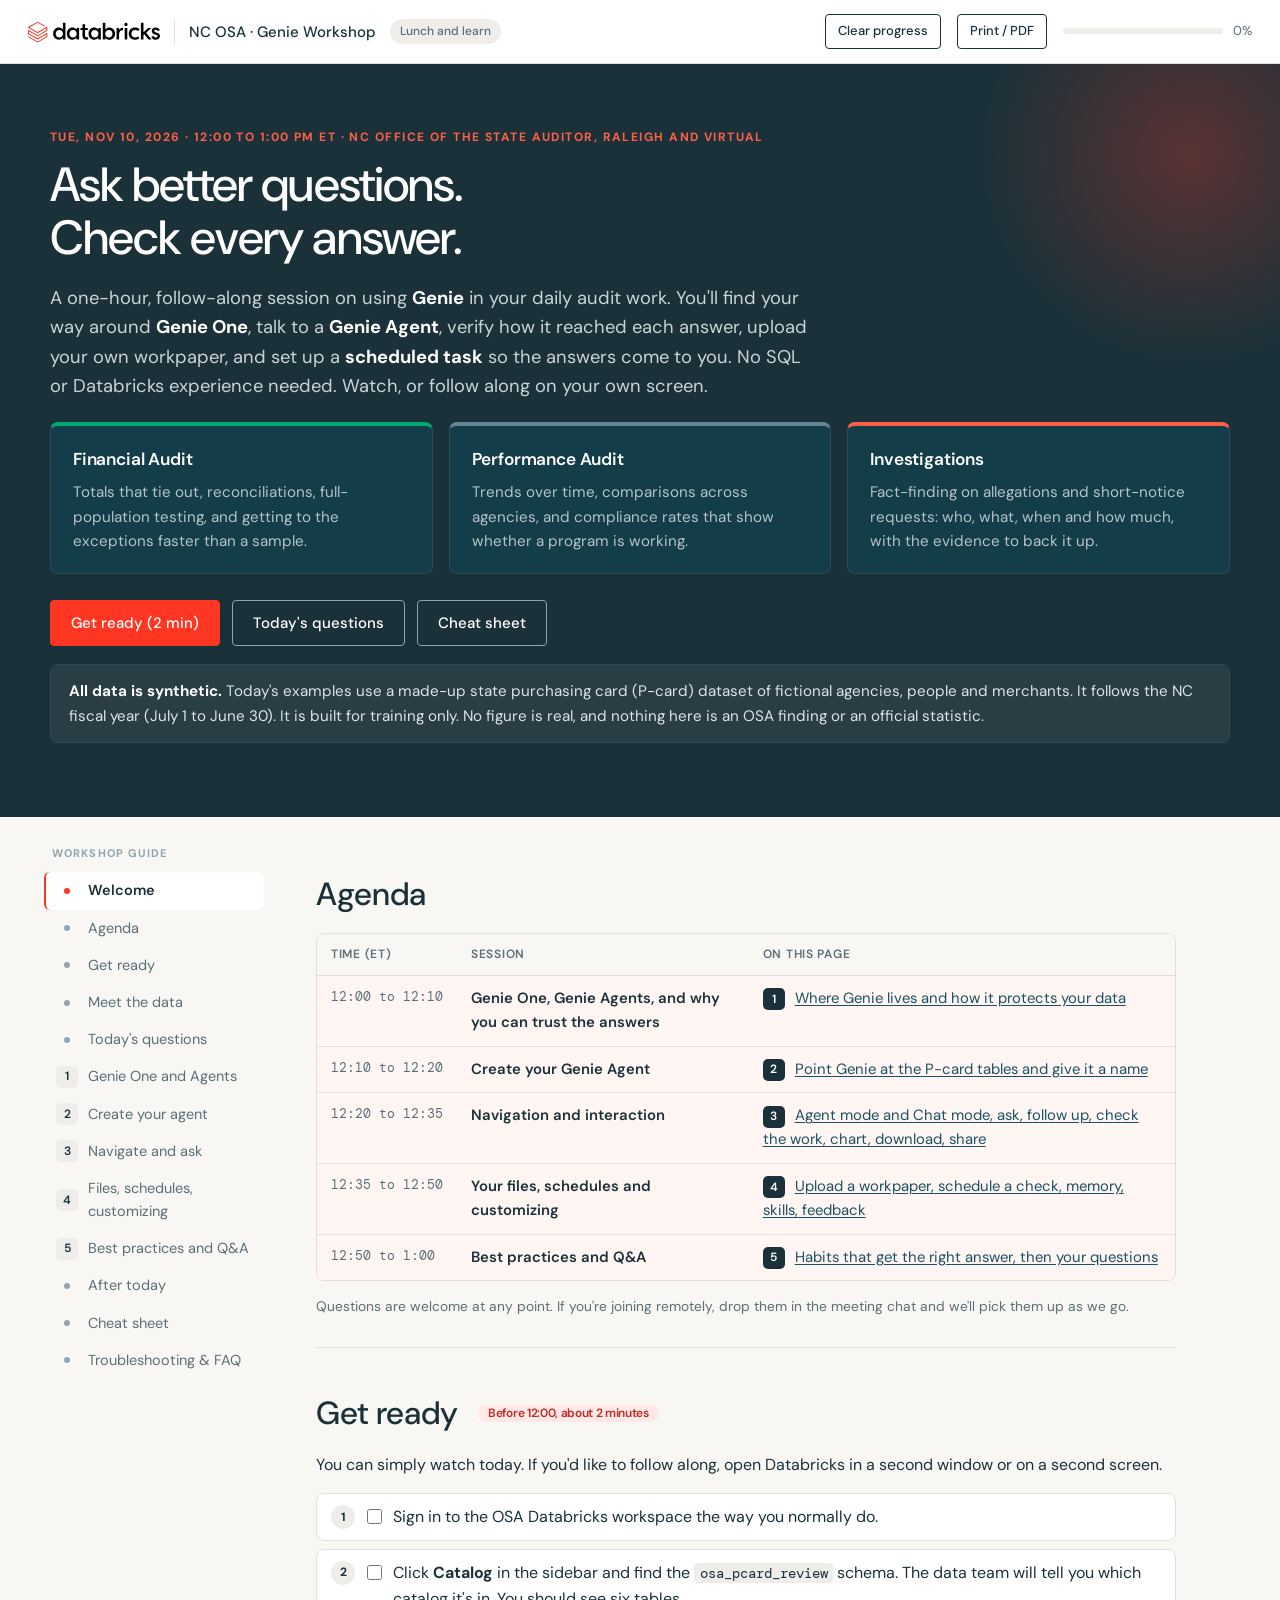
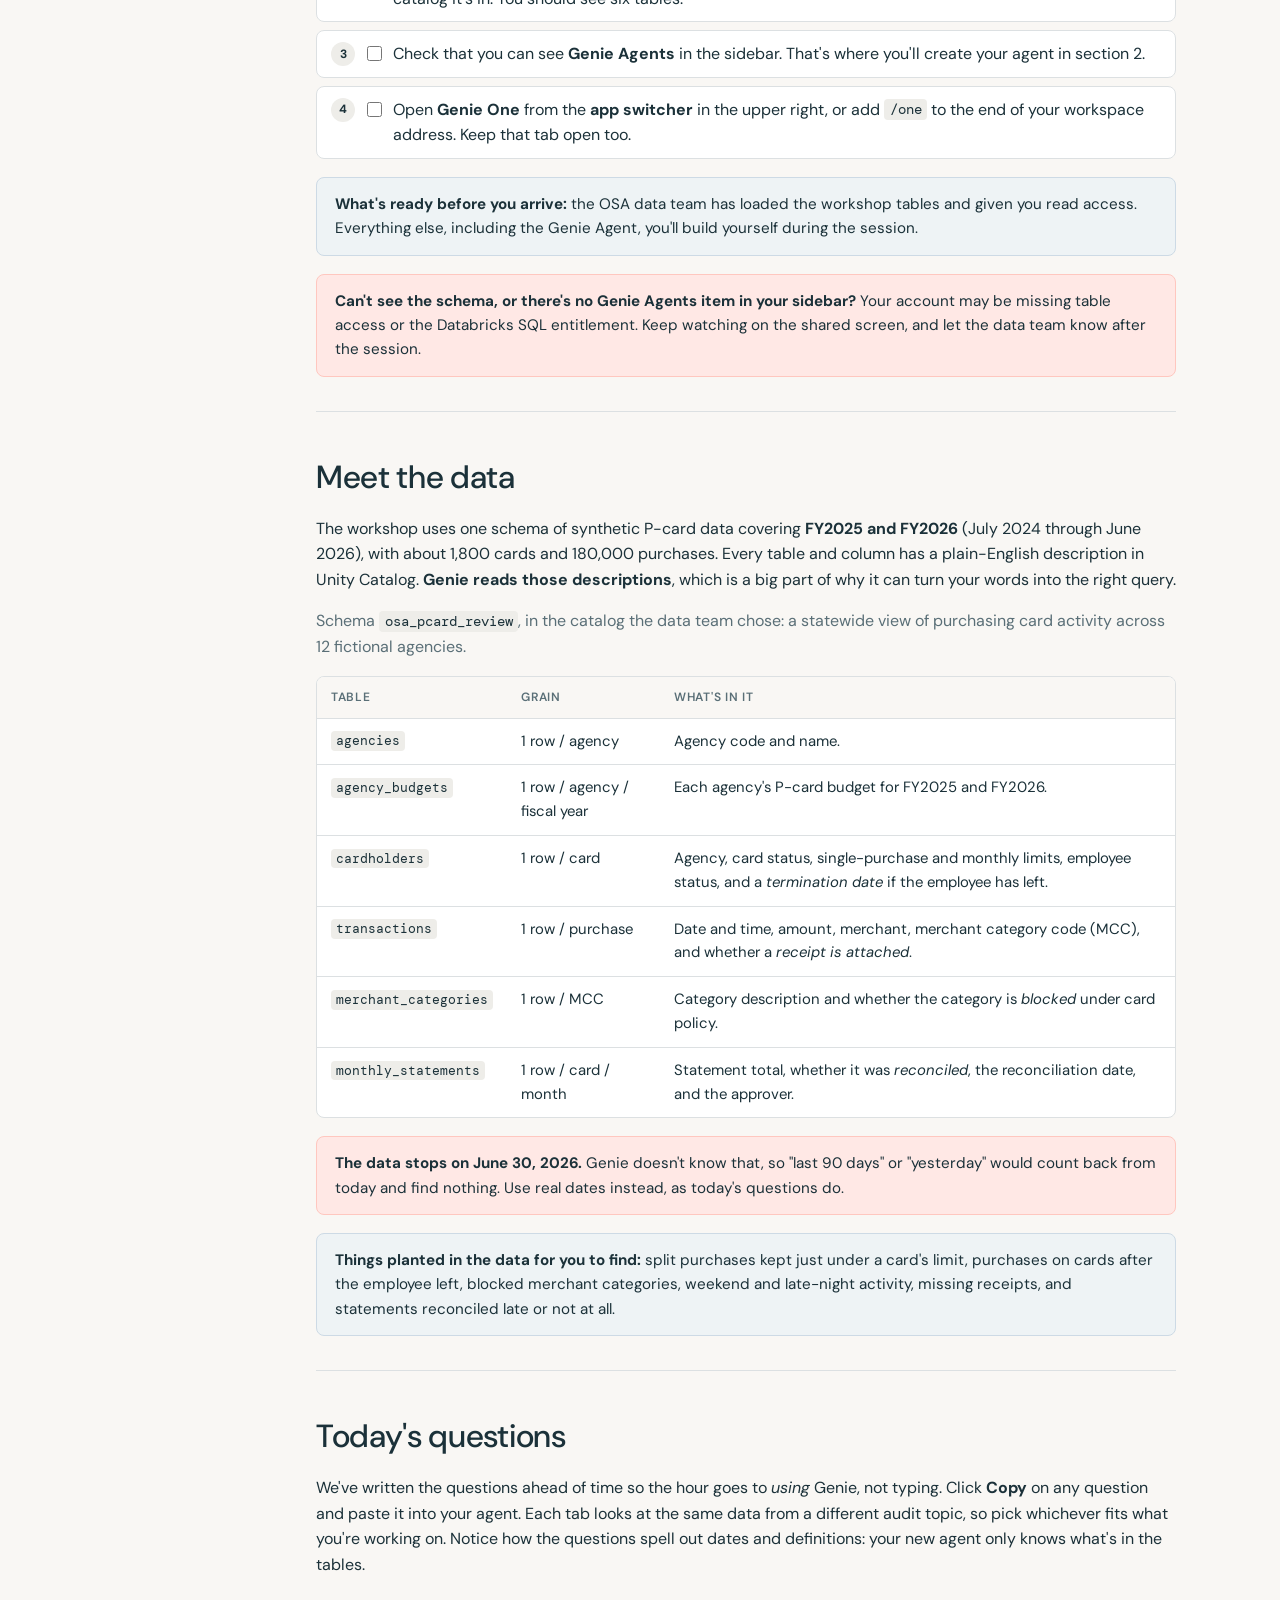
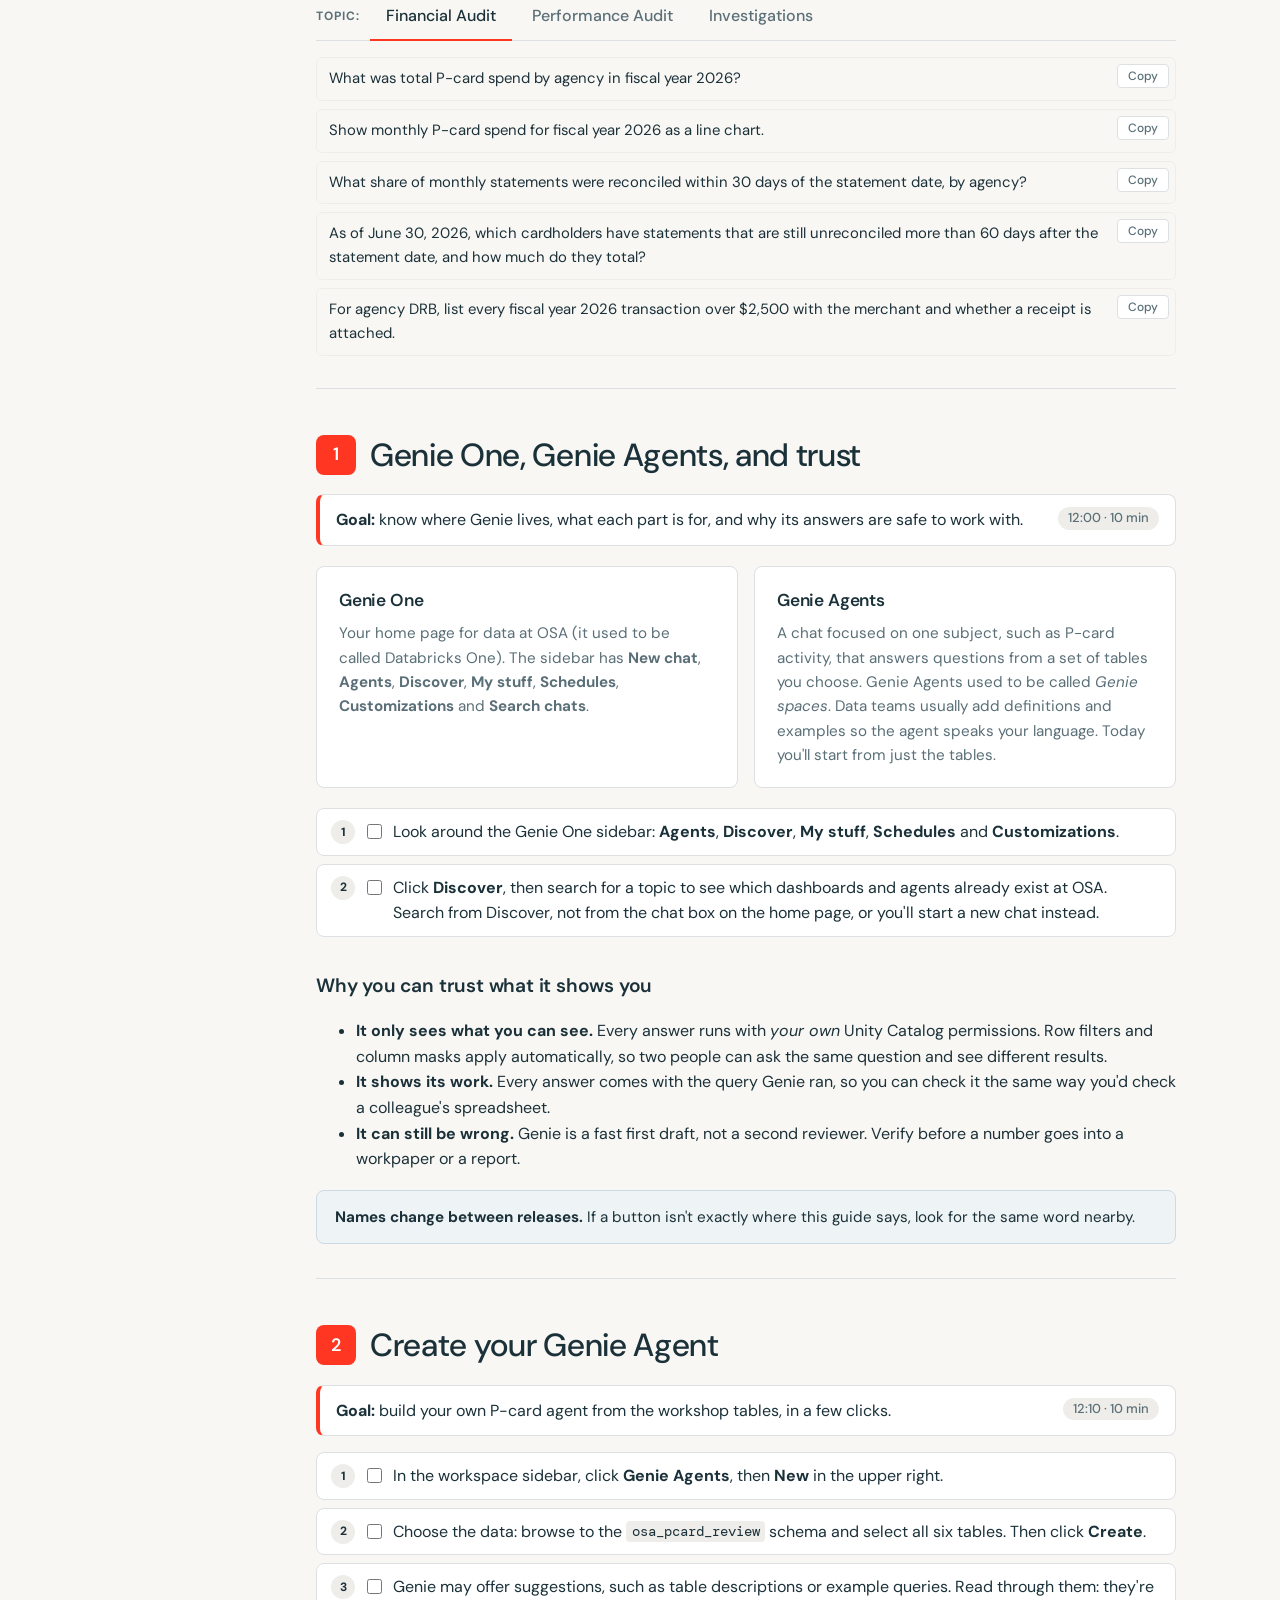
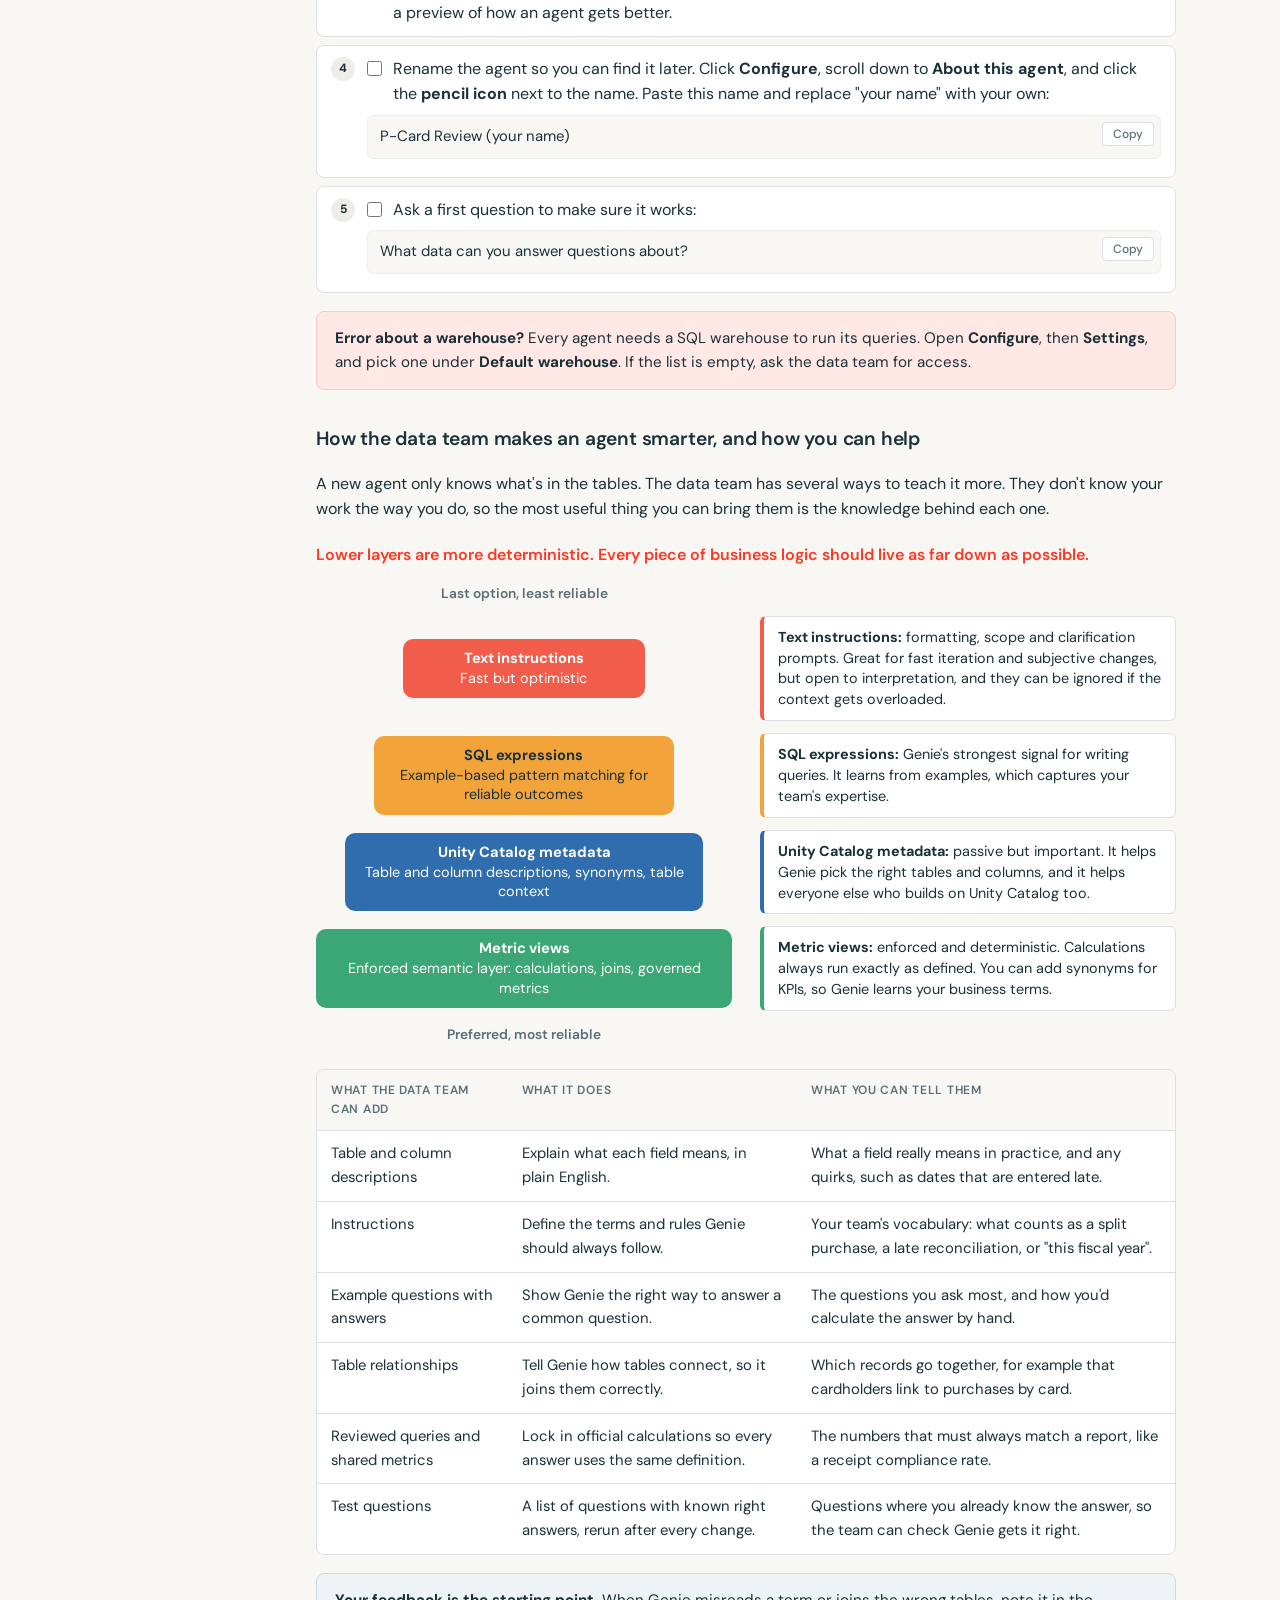
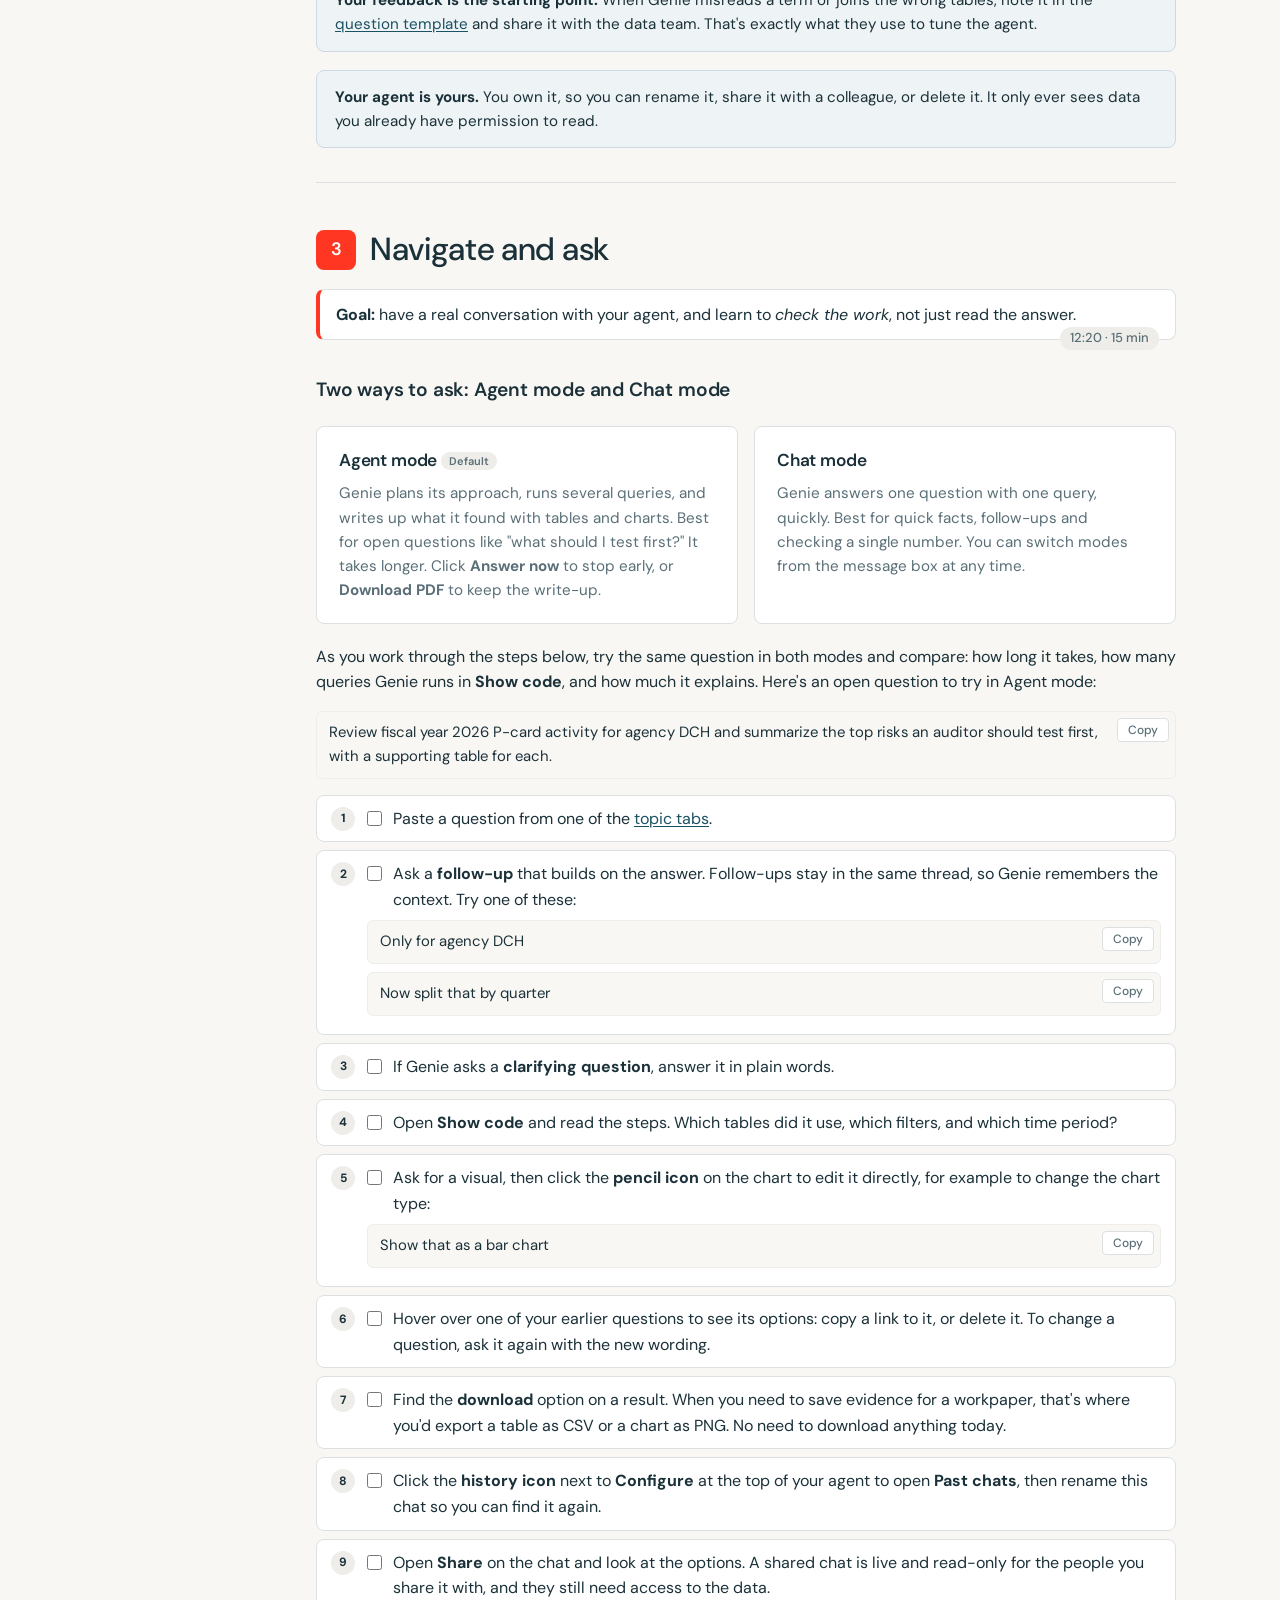
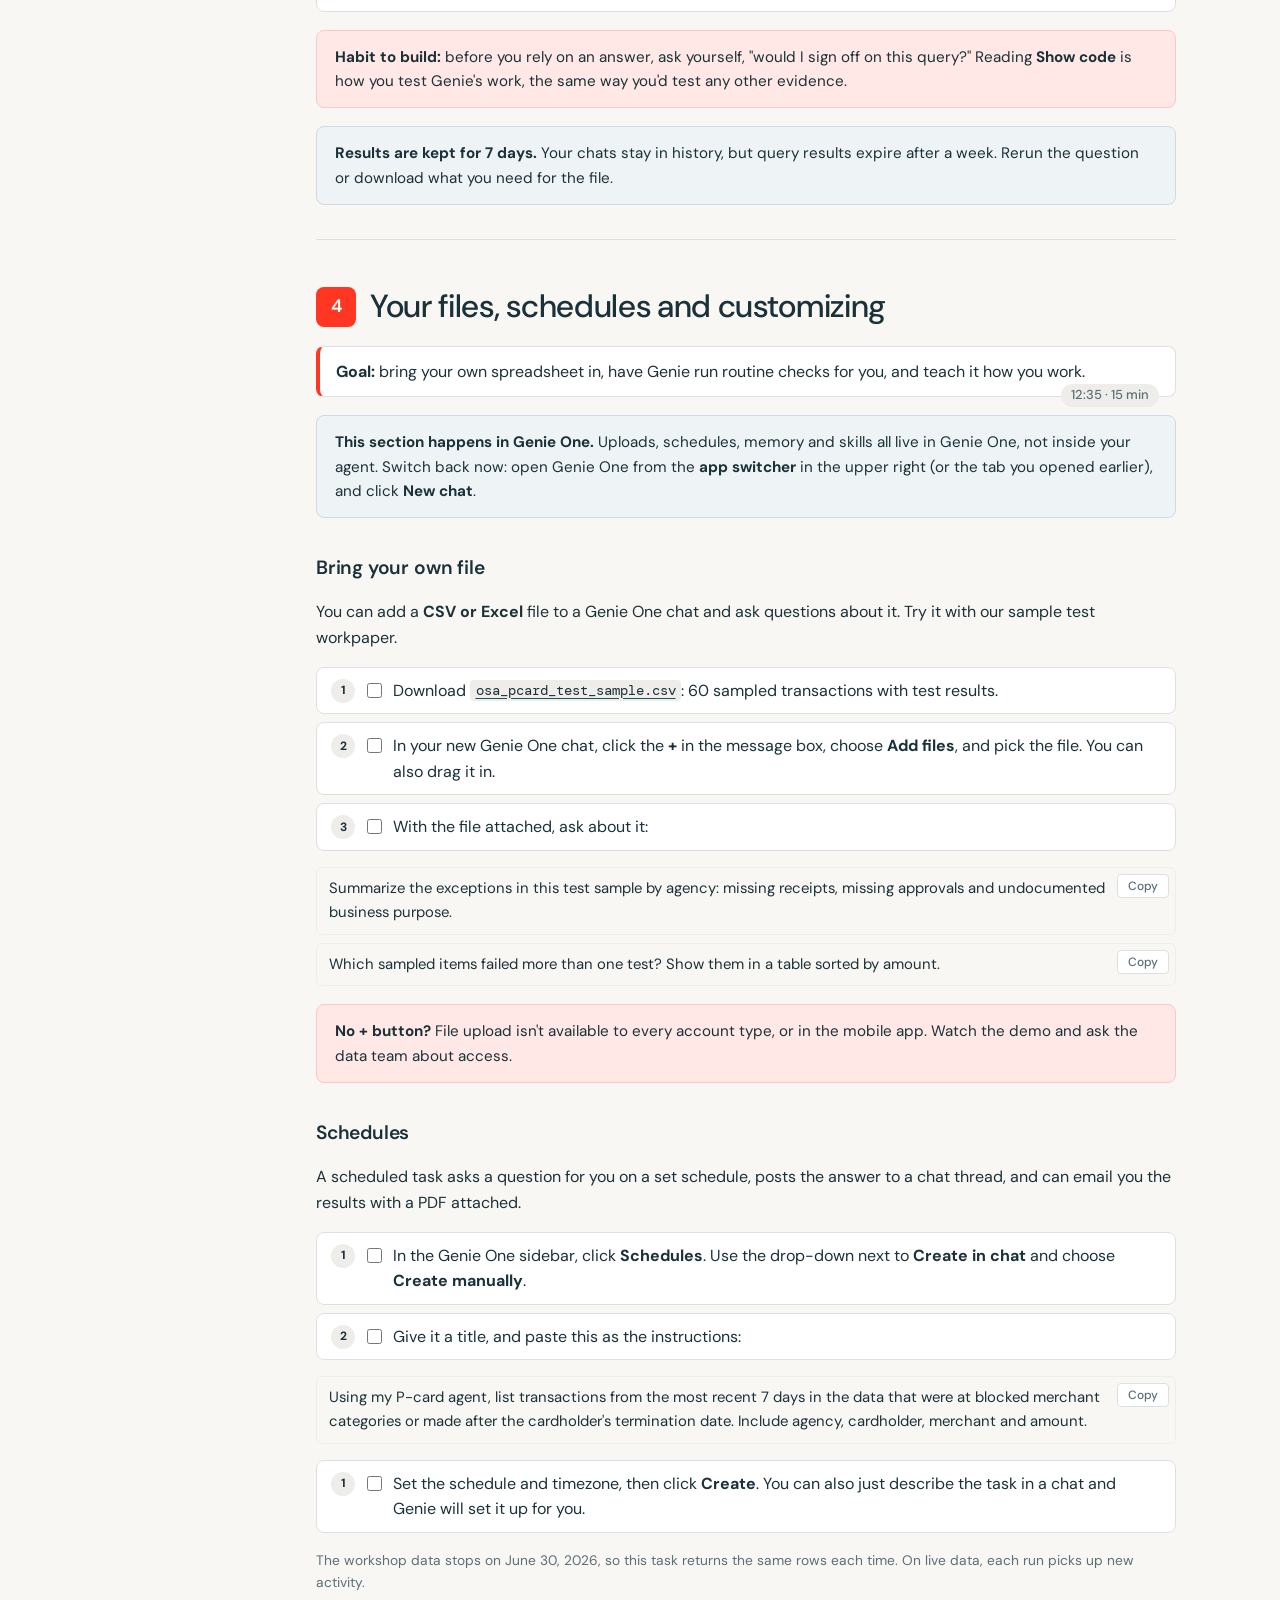
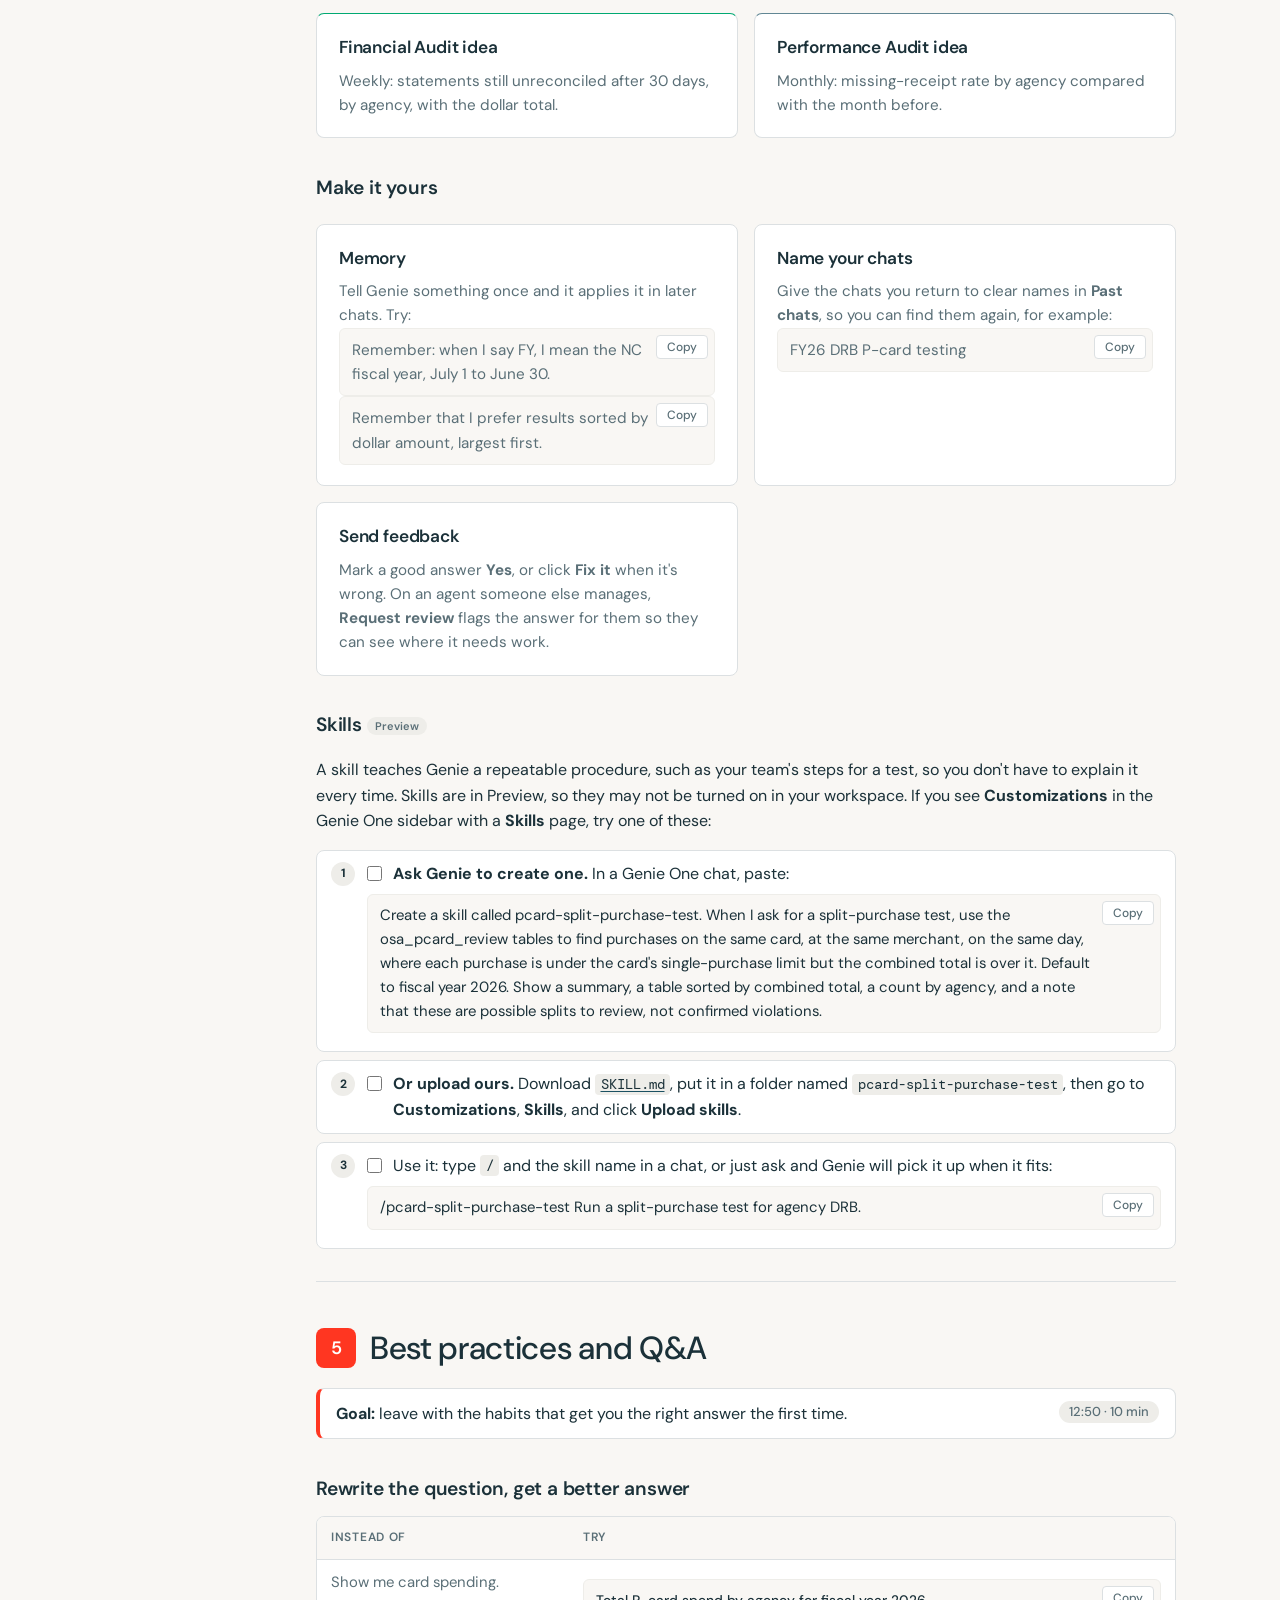
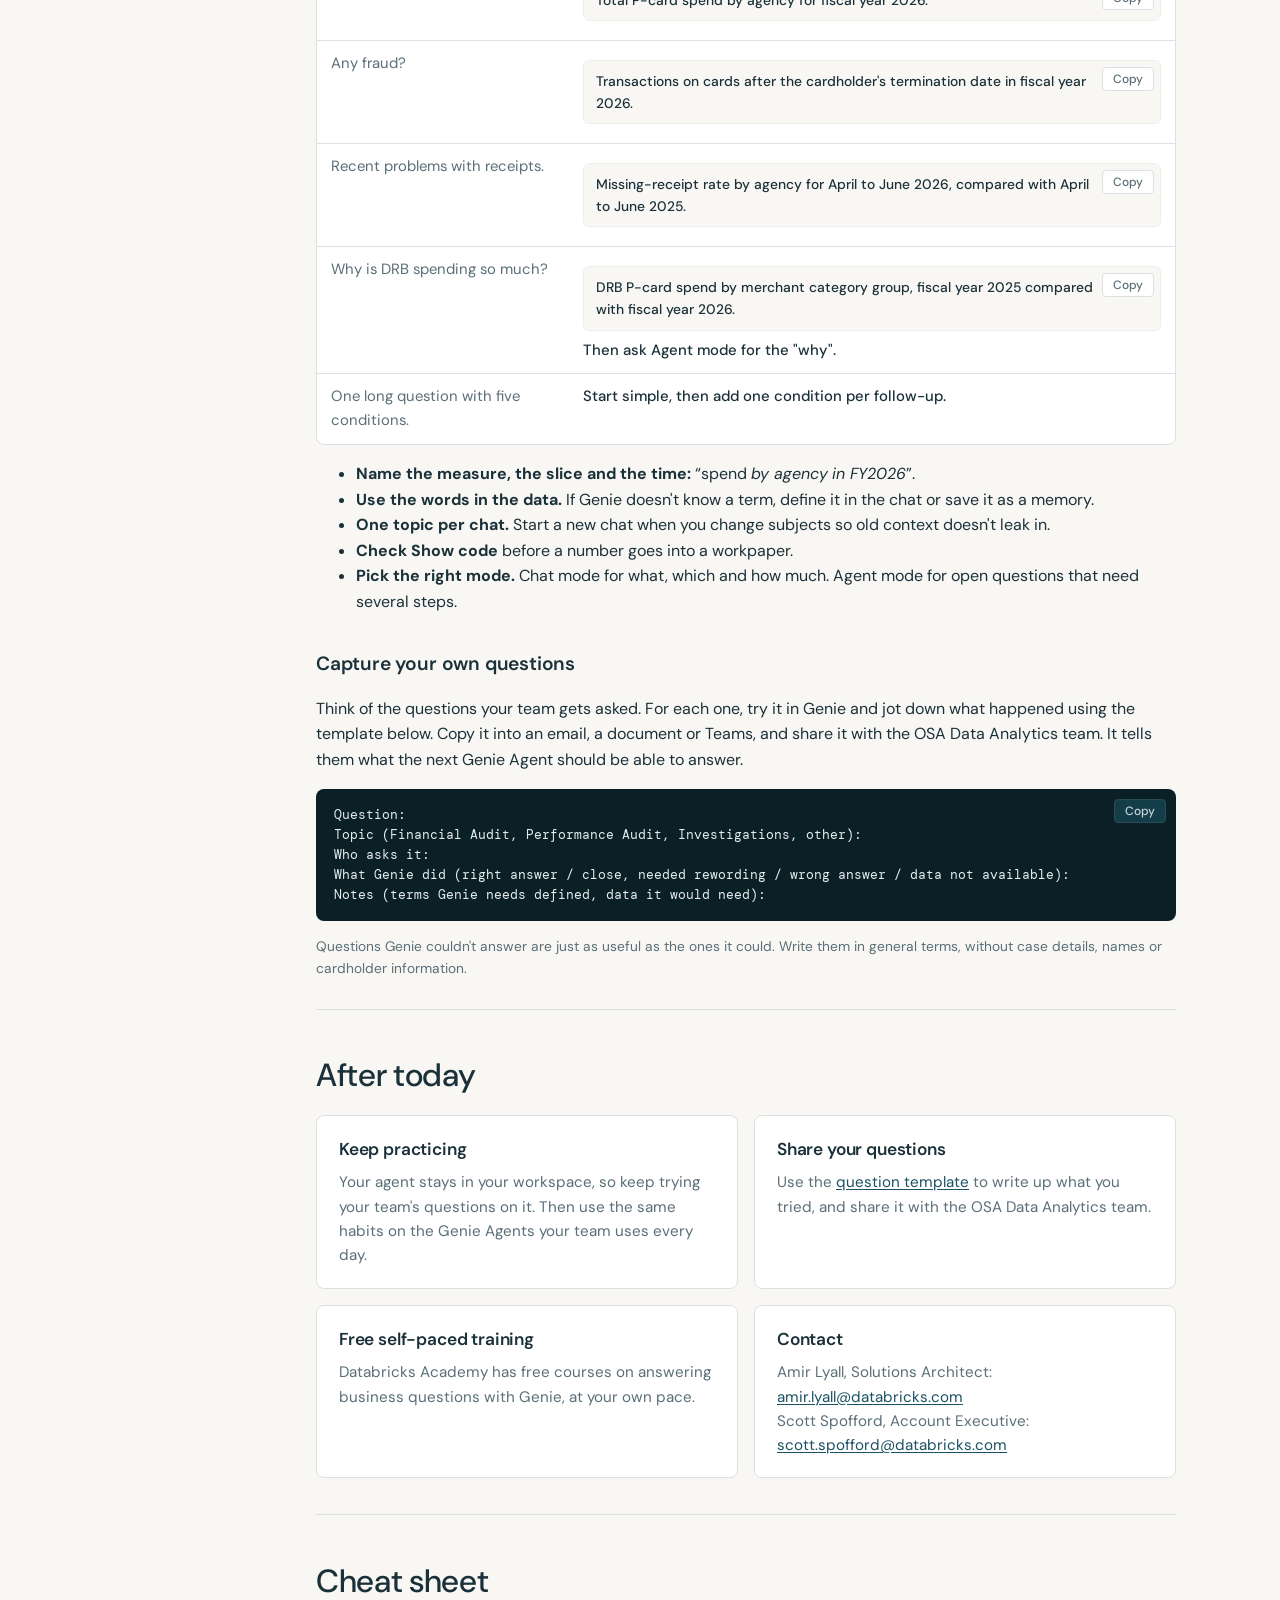
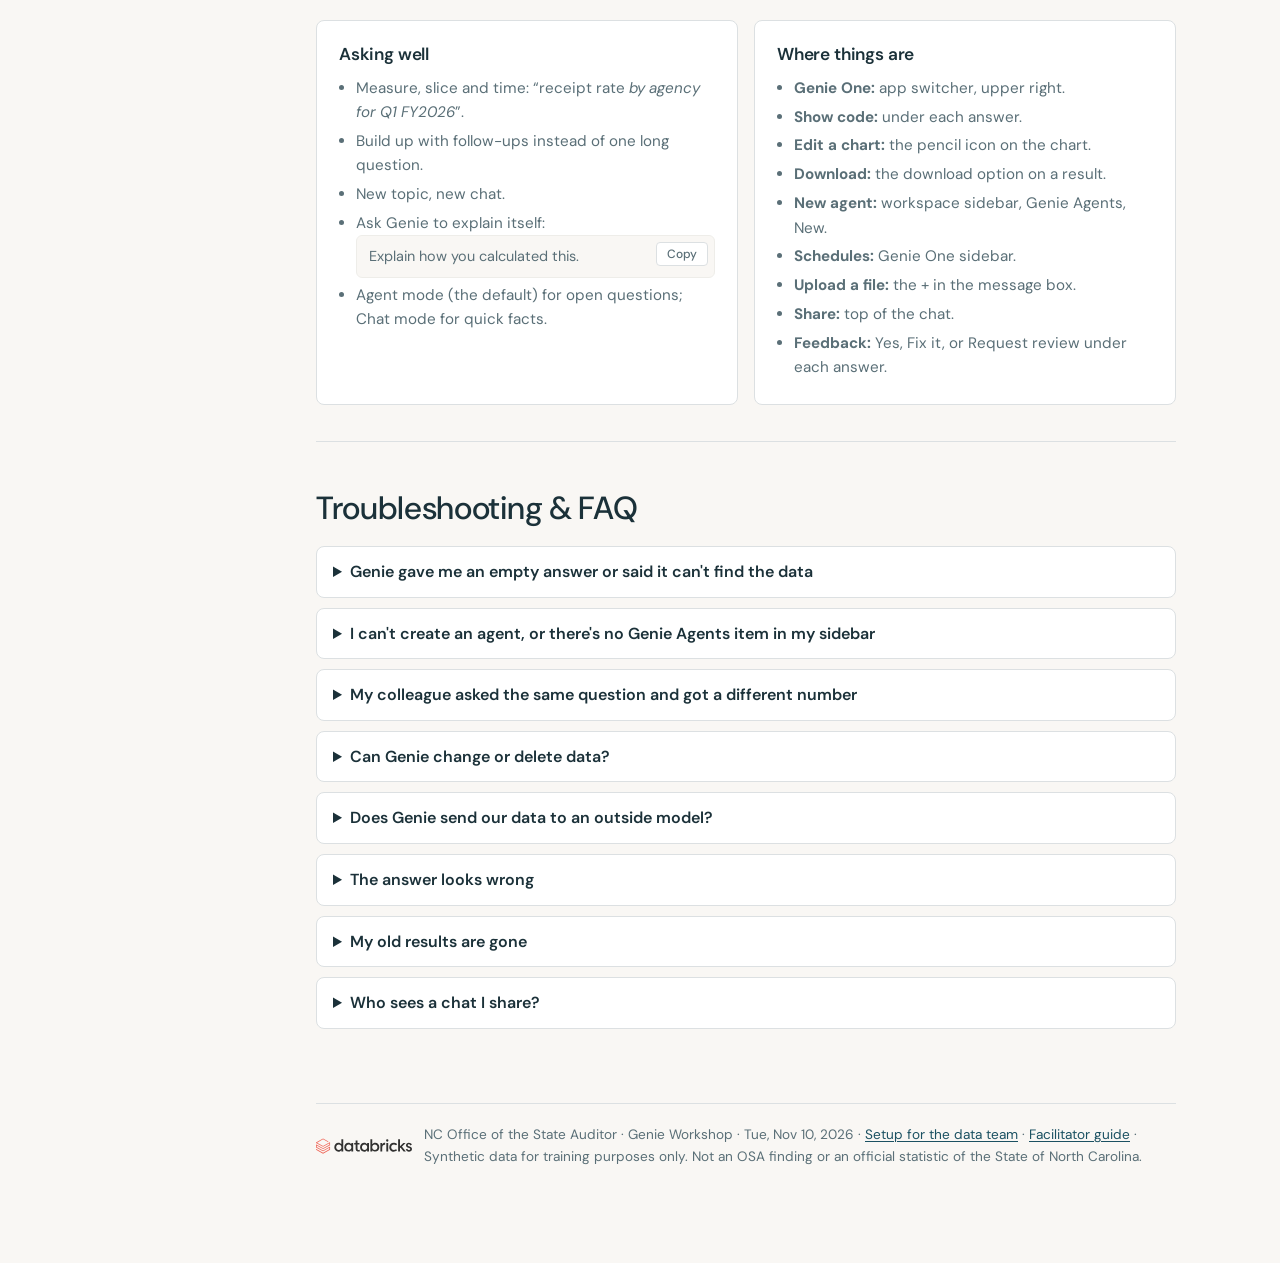
==== commit 40cc424e: "Clear progress button, Genie One handoff for section 4, example skill - Header button clears saved c" ====
--- a/index.html
+++ b/index.html
@@ -8,13 +8,14 @@
 <link rel="preconnect" href="https://fonts.googleapis.com">
 <link rel="preconnect" href="https://fonts.gstatic.com" crossorigin>
 <link href="https://fonts.googleapis.com/css2?family=DM+Mono:wght@400;500&family=DM+Sans:opsz,wght@9..40,400;9..40,500;9..40,600;9..40,700&display=swap" rel="stylesheet">
-<link rel="stylesheet" href="styles.css?v=2">
+<link rel="stylesheet" href="styles.css?v=3">
 </head>
 <body>
 
 <header class="topbar">
   <a class="brand" href="#welcome" style="text-decoration:none"><img src="databricks-logo.svg" alt="Databricks"><span class="divider"></span><span class="title">NC OSA · Genie Workshop</span><span class="pill">Lunch and learn</span></a>
   <div class="top-actions">
+  <button class="btn ghost sm" id="reset-btn" type="button" title="Clear your checkmarks and start the guide over">Clear progress</button>
   <button class="btn ghost sm" id="print-btn" type="button" title="Print this guide or save it as a PDF">Print / PDF</button>
   <div class="progress-wrap" title="Your progress is saved in this browser">
     <div class="progress"><div id="progress-bar"></div></div><span id="progress-label">0%</span>
@@ -262,11 +263,13 @@
 <section id="lab4" class="lab">
   <h2><span class="bullet b-green">4</span> Your files, schedules and customizing</h2>
   <p class="goal"><strong>Goal:</strong> bring your own spreadsheet in, have Genie run routine checks for you, and teach it how you work. <span class="time">12:35 · 15 min</span></p>
+  <div class="callout info"><strong>This section happens in Genie One.</strong> Uploads, schedules, memory and skills all live in Genie One, not inside your agent.
+  Switch back now: open Genie One from the <strong>app switcher</strong> in the upper right (or the tab you opened earlier), and click <strong>New chat</strong>.</div>
   <h3>Bring your own file</h3>
-  <p>You can add a <strong>CSV or Excel</strong> file to a chat and ask questions about it. Try it with our sample test workpaper.</p>
+  <p>You can add a <strong>CSV or Excel</strong> file to a Genie One chat and ask questions about it. Try it with our sample test workpaper.</p>
   <ol class="steps" data-group="lab4">
     <li><label><input type="checkbox" data-id="l4a"> Download <a href="osa_pcard_test_sample.csv" download><code>osa_pcard_test_sample.csv</code></a>: 60 sampled transactions with test results.</label></li>
-    <li><label><input type="checkbox" data-id="l4b"> In a chat, click the <strong>+</strong> in the message box, choose <strong>Add files</strong>, and pick the file. You can also drag it in.</label></li>
+    <li><label><input type="checkbox" data-id="l4b"> In your new Genie One chat, click the <strong>+</strong> in the message box, choose <strong>Add files</strong>, and pick the file. You can also drag it in.</label></li>
     <li><label><input type="checkbox" data-id="l4c"> With the file attached, ask about it:</label></li>
   </ol>
   <p class="q">Summarize the exceptions in this test sample by agency: missing receipts, missing approvals and undocumented business purpose.</p>
@@ -292,12 +295,20 @@
     <div class="card"><h3>Memory</h3><p>Tell Genie something once and it applies it in later chats. Try:</p>
       <p class="q">Remember: when I say FY, I mean the NC fiscal year, July 1 to June 30.</p>
       <p class="q">Remember that I prefer results sorted by dollar amount, largest first.</p></div>
-    <div class="card"><h3>Skills <span class="pill">Preview</span></h3><p>A skill is a short instruction file you upload to teach Genie a repeatable procedure, such as your team's steps for a split-purchase test.
-      It's in Preview, so it may not be turned on in your workspace yet.</p></div>
     <div class="card"><h3>Name your chats</h3><p>Give the chats you return to clear names in <strong>Past chats</strong>, so you can find them again, for example:</p>
       <p class="q">FY26 DRB P-card testing</p></div>
     <div class="card"><h3>Send feedback</h3><p>Mark a good answer <strong>Yes</strong>, or click <strong>Fix it</strong> when it's wrong. On an agent someone else manages, <strong>Request review</strong> flags the answer for them so they can see where it needs work.</p></div>
   </div>
+  <h3>Skills <span class="pill">Preview</span></h3>
+  <p>A skill teaches Genie a repeatable procedure, such as your team's steps for a test, so you don't have to explain it every time.
+  Skills are in Preview, so they may not be turned on in your workspace. If you see <strong>Customizations</strong> in the Genie One sidebar with a <strong>Skills</strong> page, try one of these:</p>
+  <ol class="steps" data-group="lab4d">
+    <li><label><input type="checkbox" data-id="l4g"> <strong>Ask Genie to create one.</strong> In a Genie One chat, paste:</label>
+      <p class="q">Create a skill called pcard-split-purchase-test. When I ask for a split-purchase test, use the osa_pcard_review tables to find purchases on the same card, at the same merchant, on the same day, where each purchase is under the card's single-purchase limit but the combined total is over it. Default to fiscal year 2026. Show a summary, a table sorted by combined total, a count by agency, and a note that these are possible splits to review, not confirmed violations.</p></li>
+    <li><label><input type="checkbox" data-id="l4h"> <strong>Or upload ours.</strong> Download <a href="skills/pcard-split-purchase-test/SKILL.md" download><code>SKILL.md</code></a>, put it in a folder named <code>pcard-split-purchase-test</code>, then go to <strong>Customizations</strong>, <strong>Skills</strong>, and click <strong>Upload skills</strong>.</label></li>
+    <li><label><input type="checkbox" data-id="l4i"> Use it: type <code>/</code> and the skill name in a chat, or just ask and Genie will pick it up when it fits:</label>
+      <p class="q">/pcard-split-purchase-test Run a split-purchase test for agency DRB.</p></li>
+  </ol>
 </section>
 
 <!-- ============================================================ LAB 5 -->
@@ -384,6 +395,6 @@
 </main>
 </div>
 
-<script src="app.js?v=2"></script>
+<script src="app.js?v=3"></script>
 </body>
 </html>
--- a/styles.css
+++ b/styles.css
@@ -333,3 +333,4 @@
 @media (max-width: 760px) { .layers .grid { grid-template-columns: 1fr; } .layers .bar { width: 100% !important; } }
 @media print { .layers .bar, .layers .note { -webkit-print-color-adjust: exact; print-color-adjust: exact; } }
 .layers .note p { margin: 0; }
+h3 .pill { font-size: 11px; font-weight: 600; color: var(--slate); background: var(--oat-2); border-radius: 999px; padding: 2px 8px; vertical-align: middle; letter-spacing: 0; }
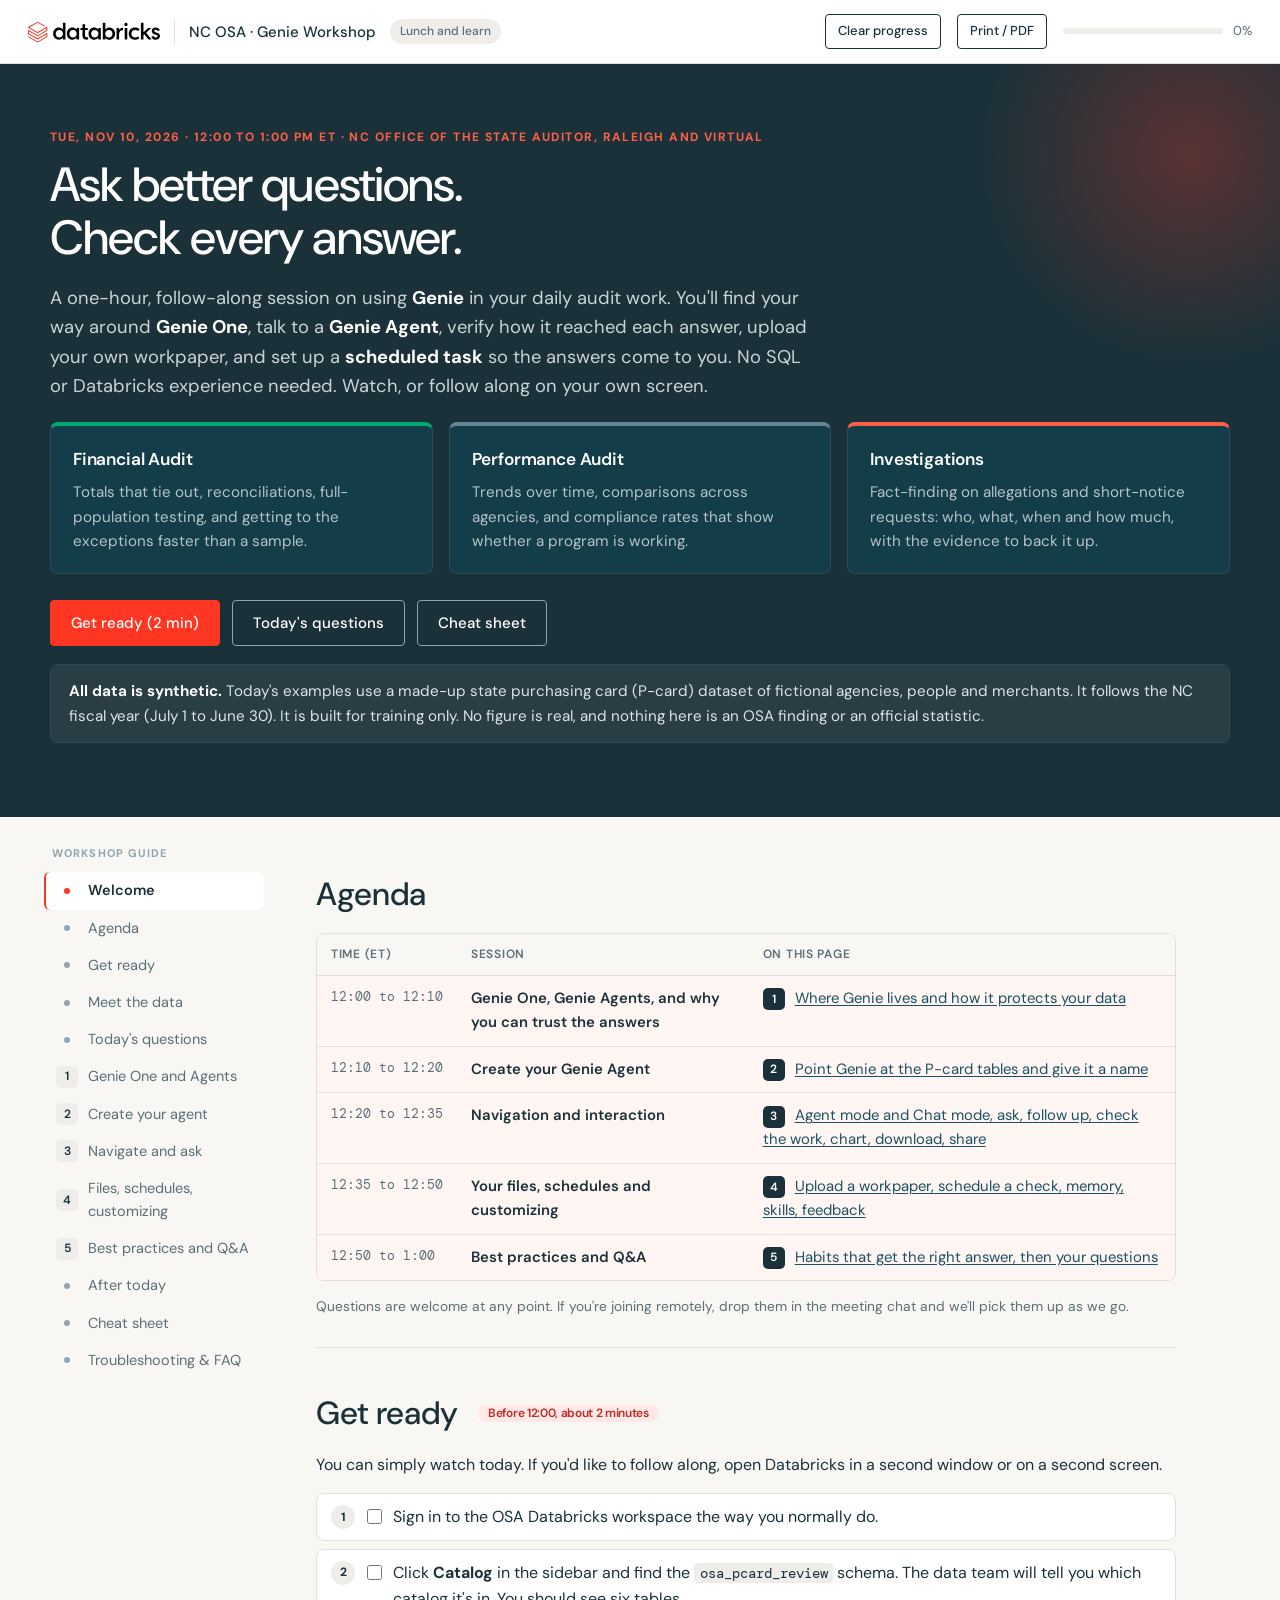
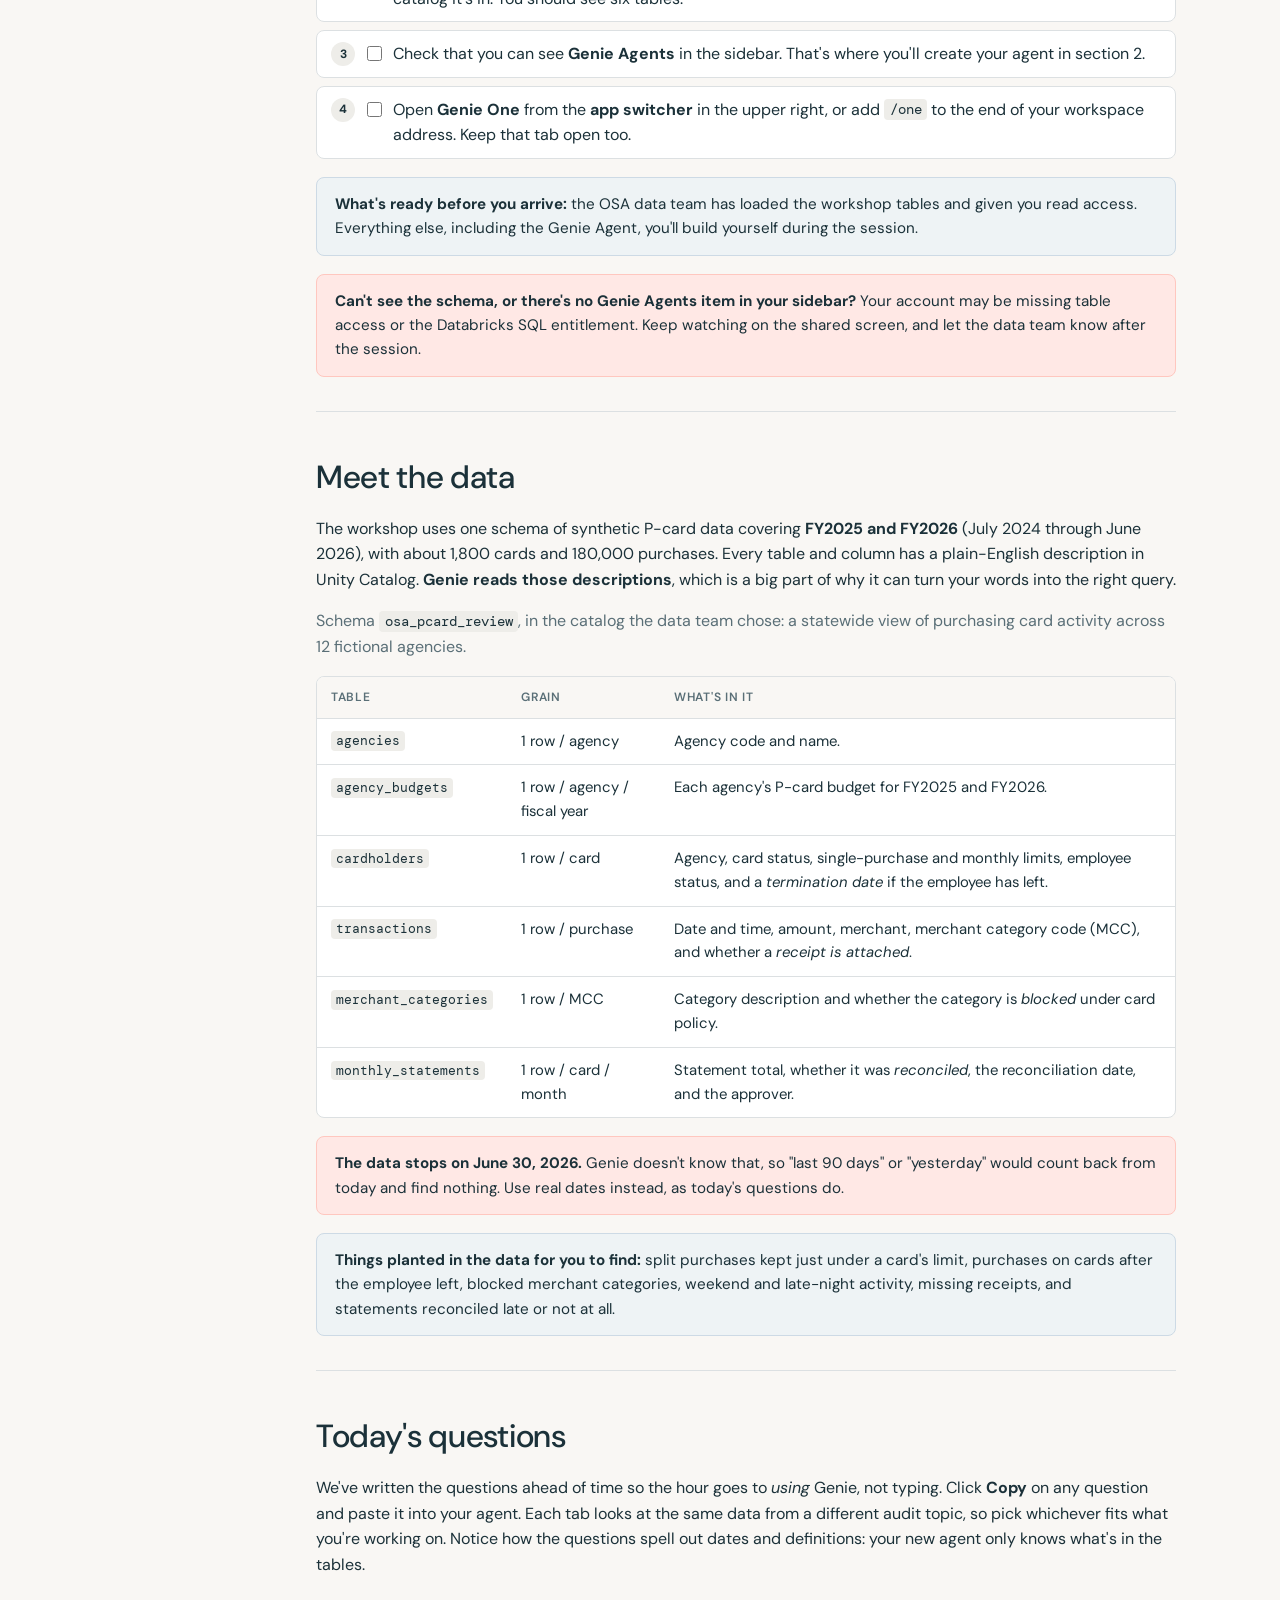
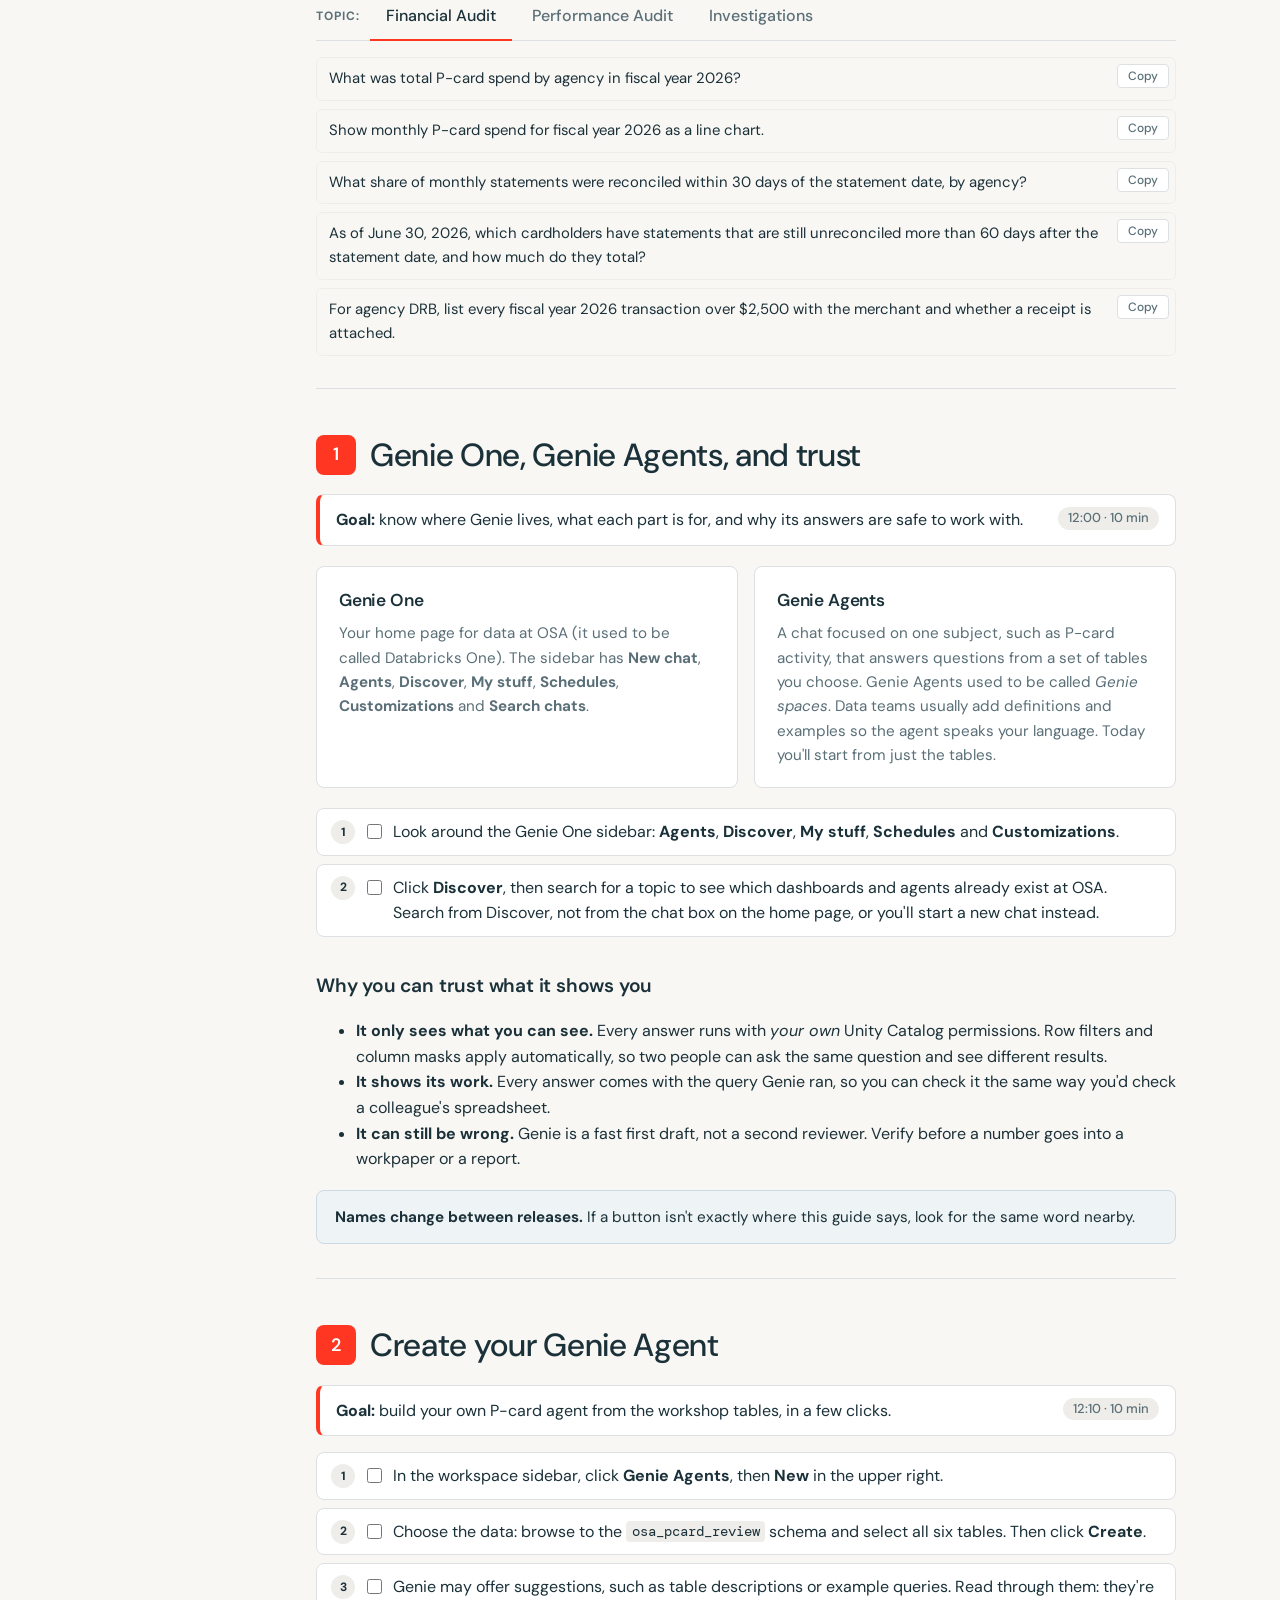
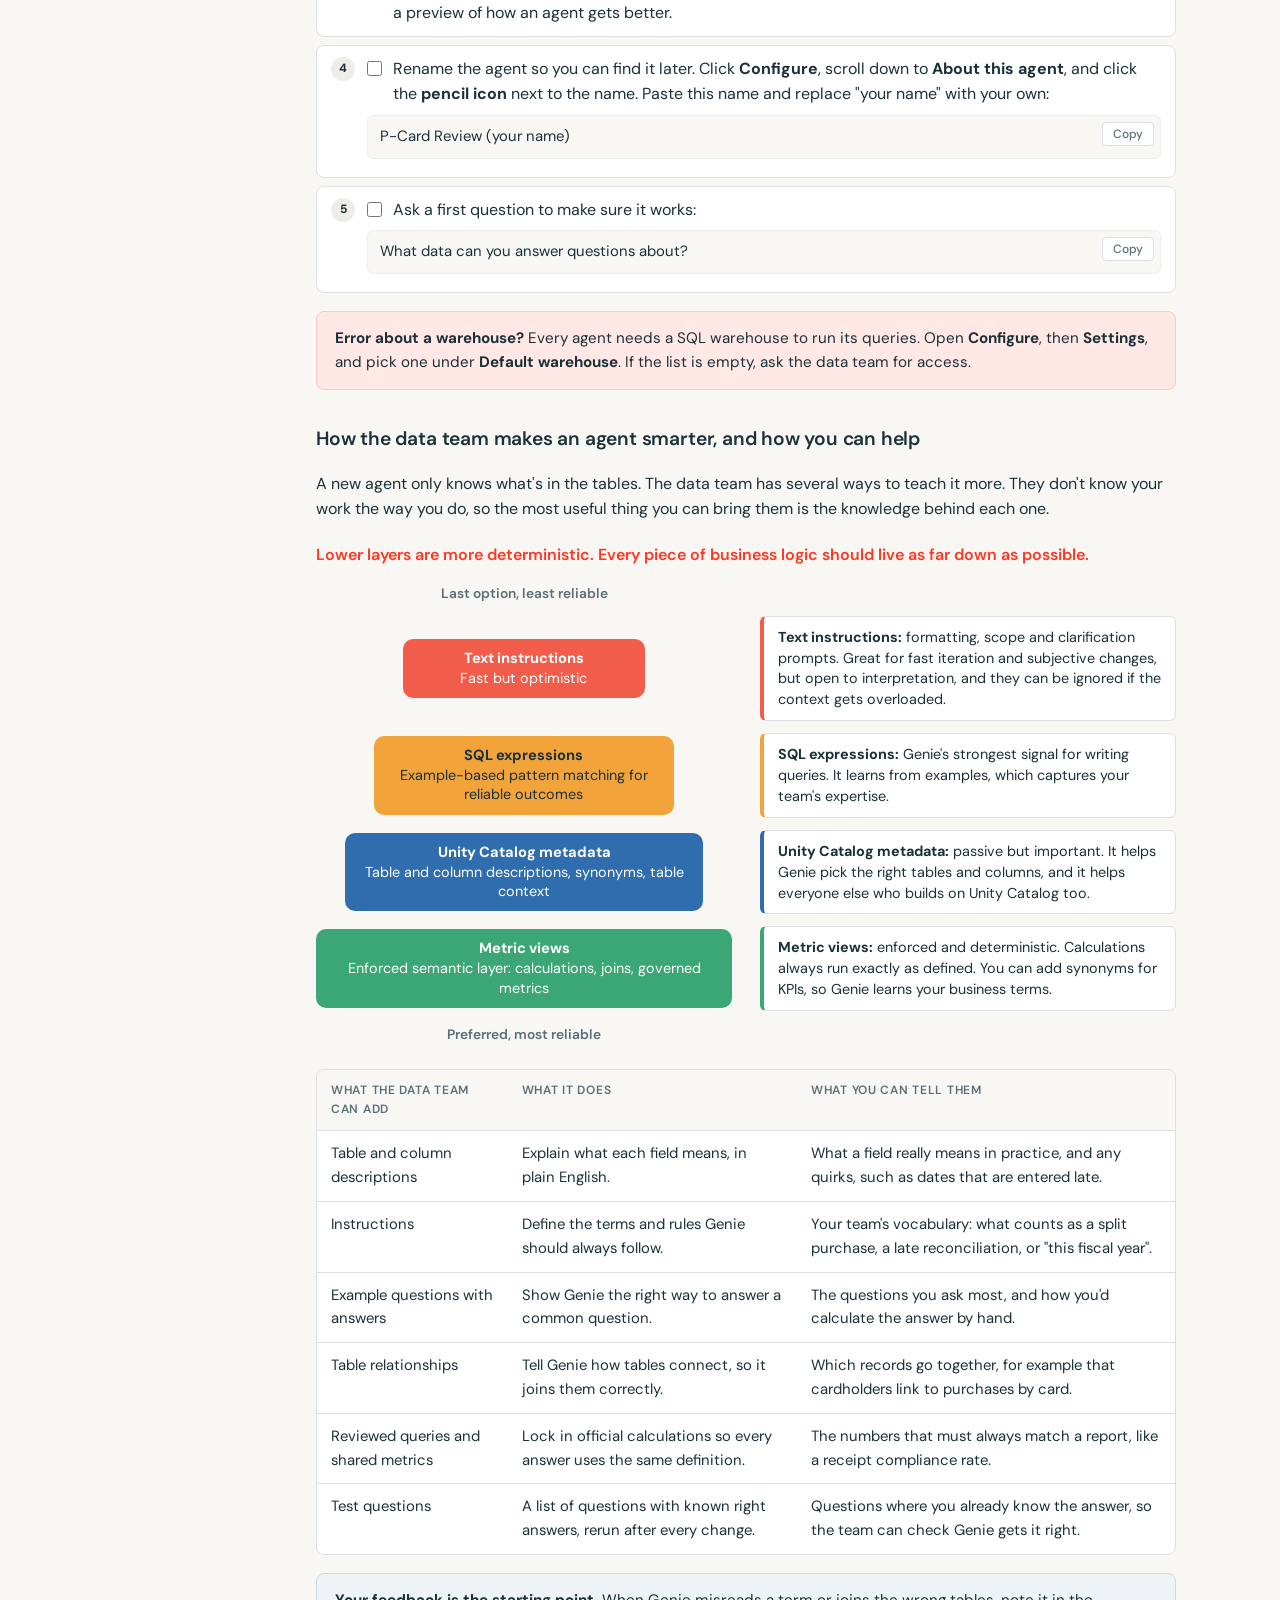
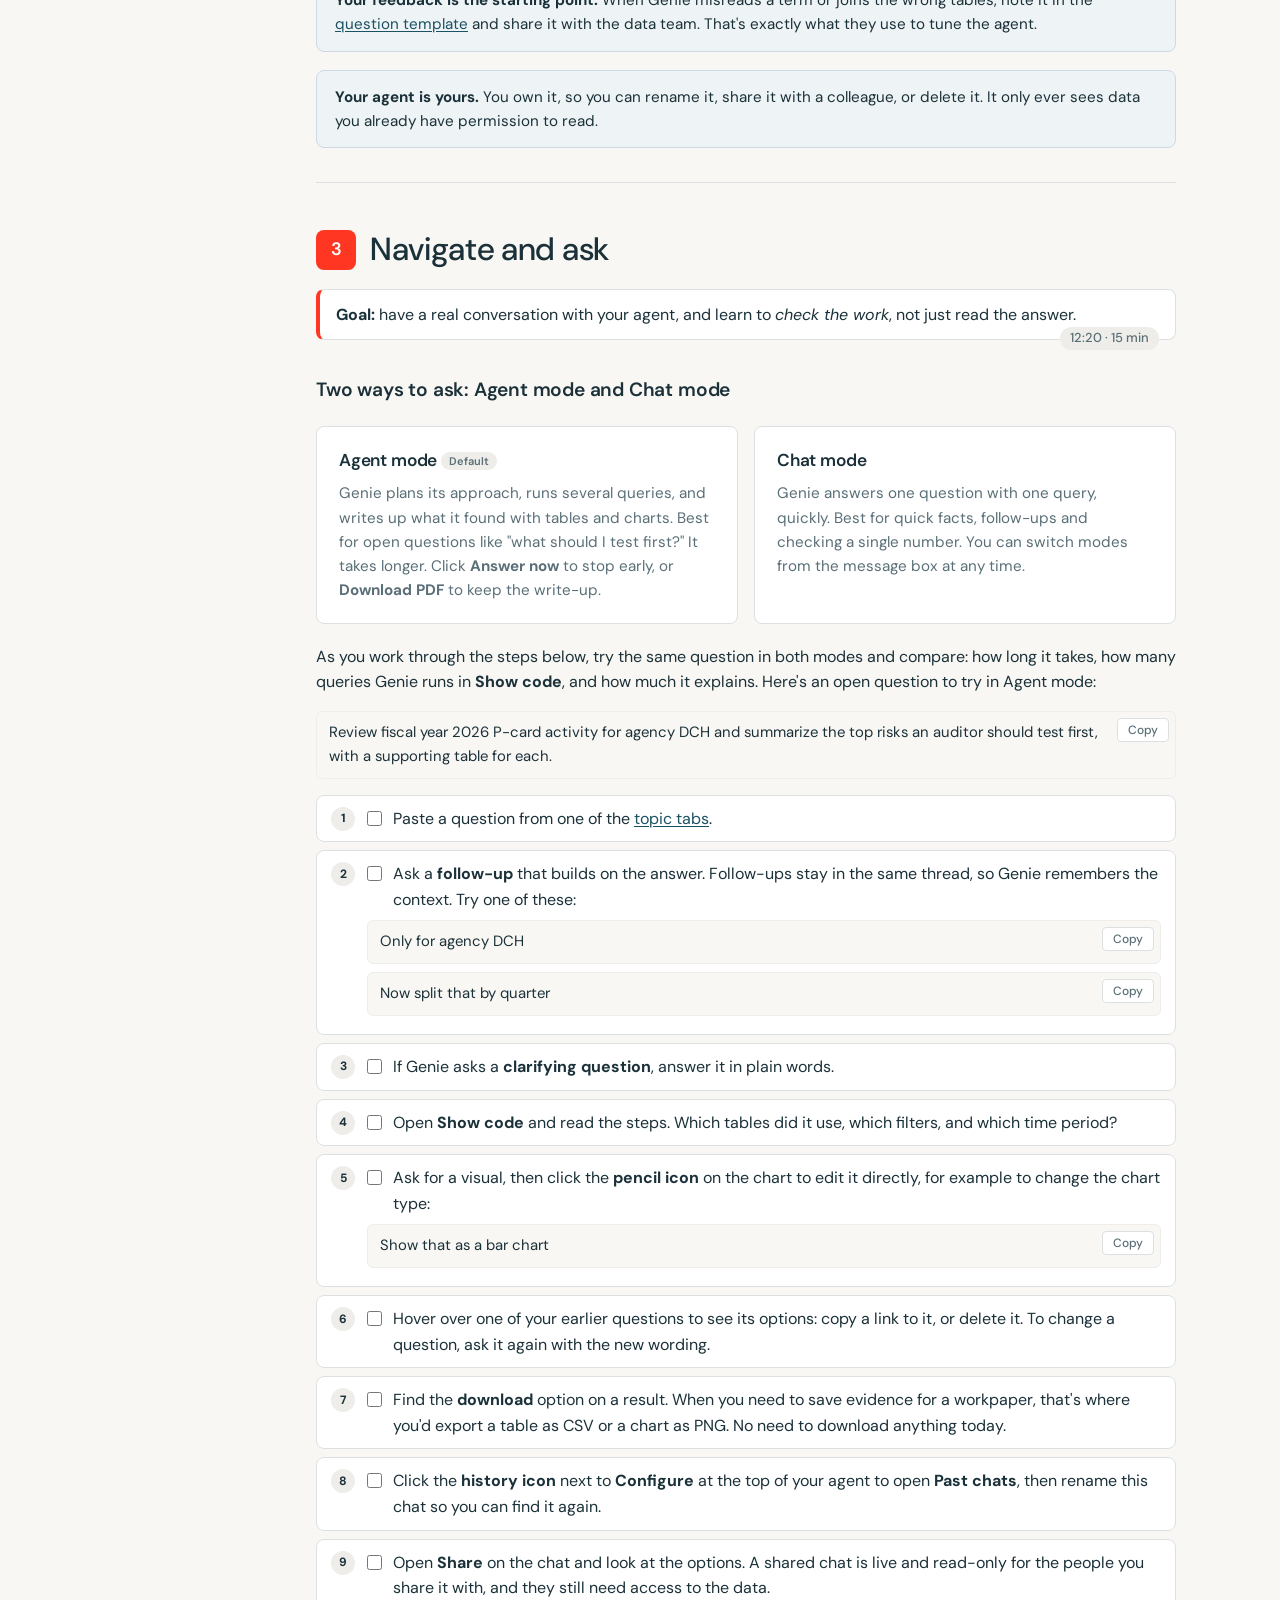
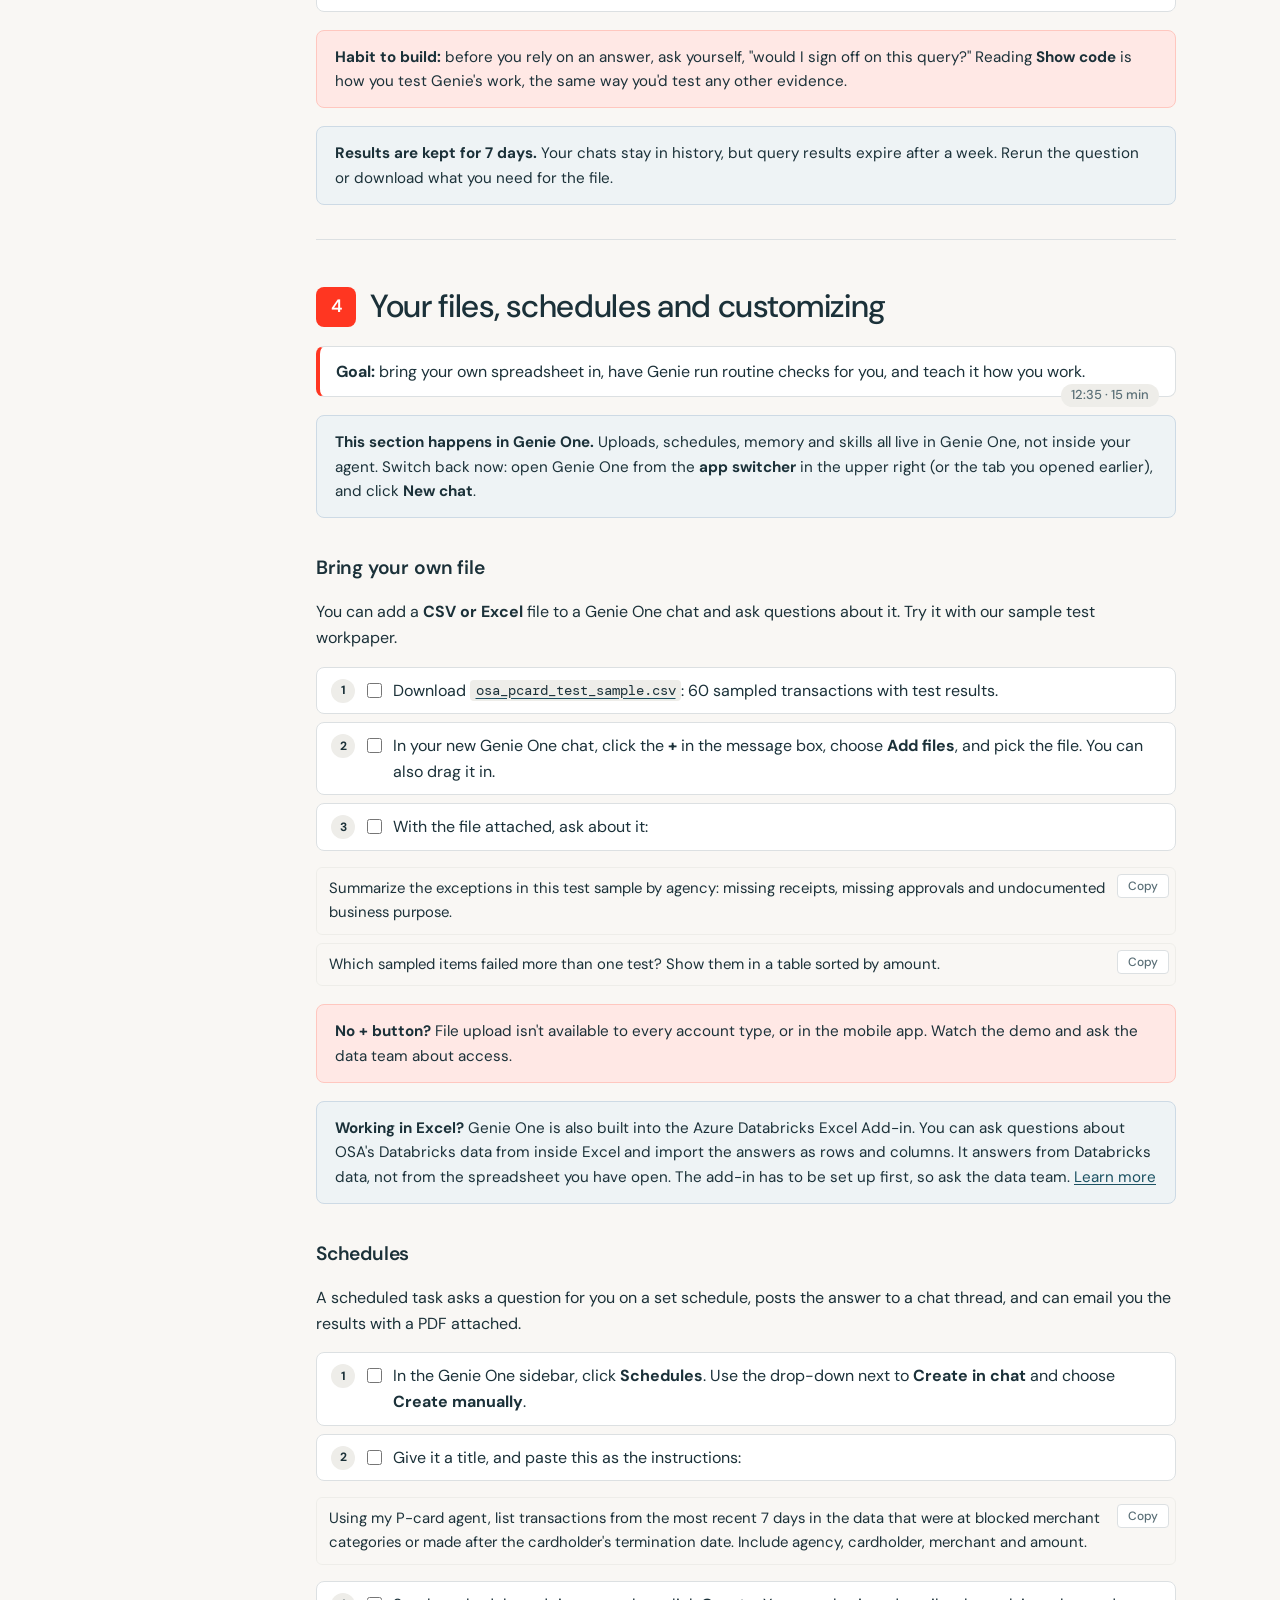
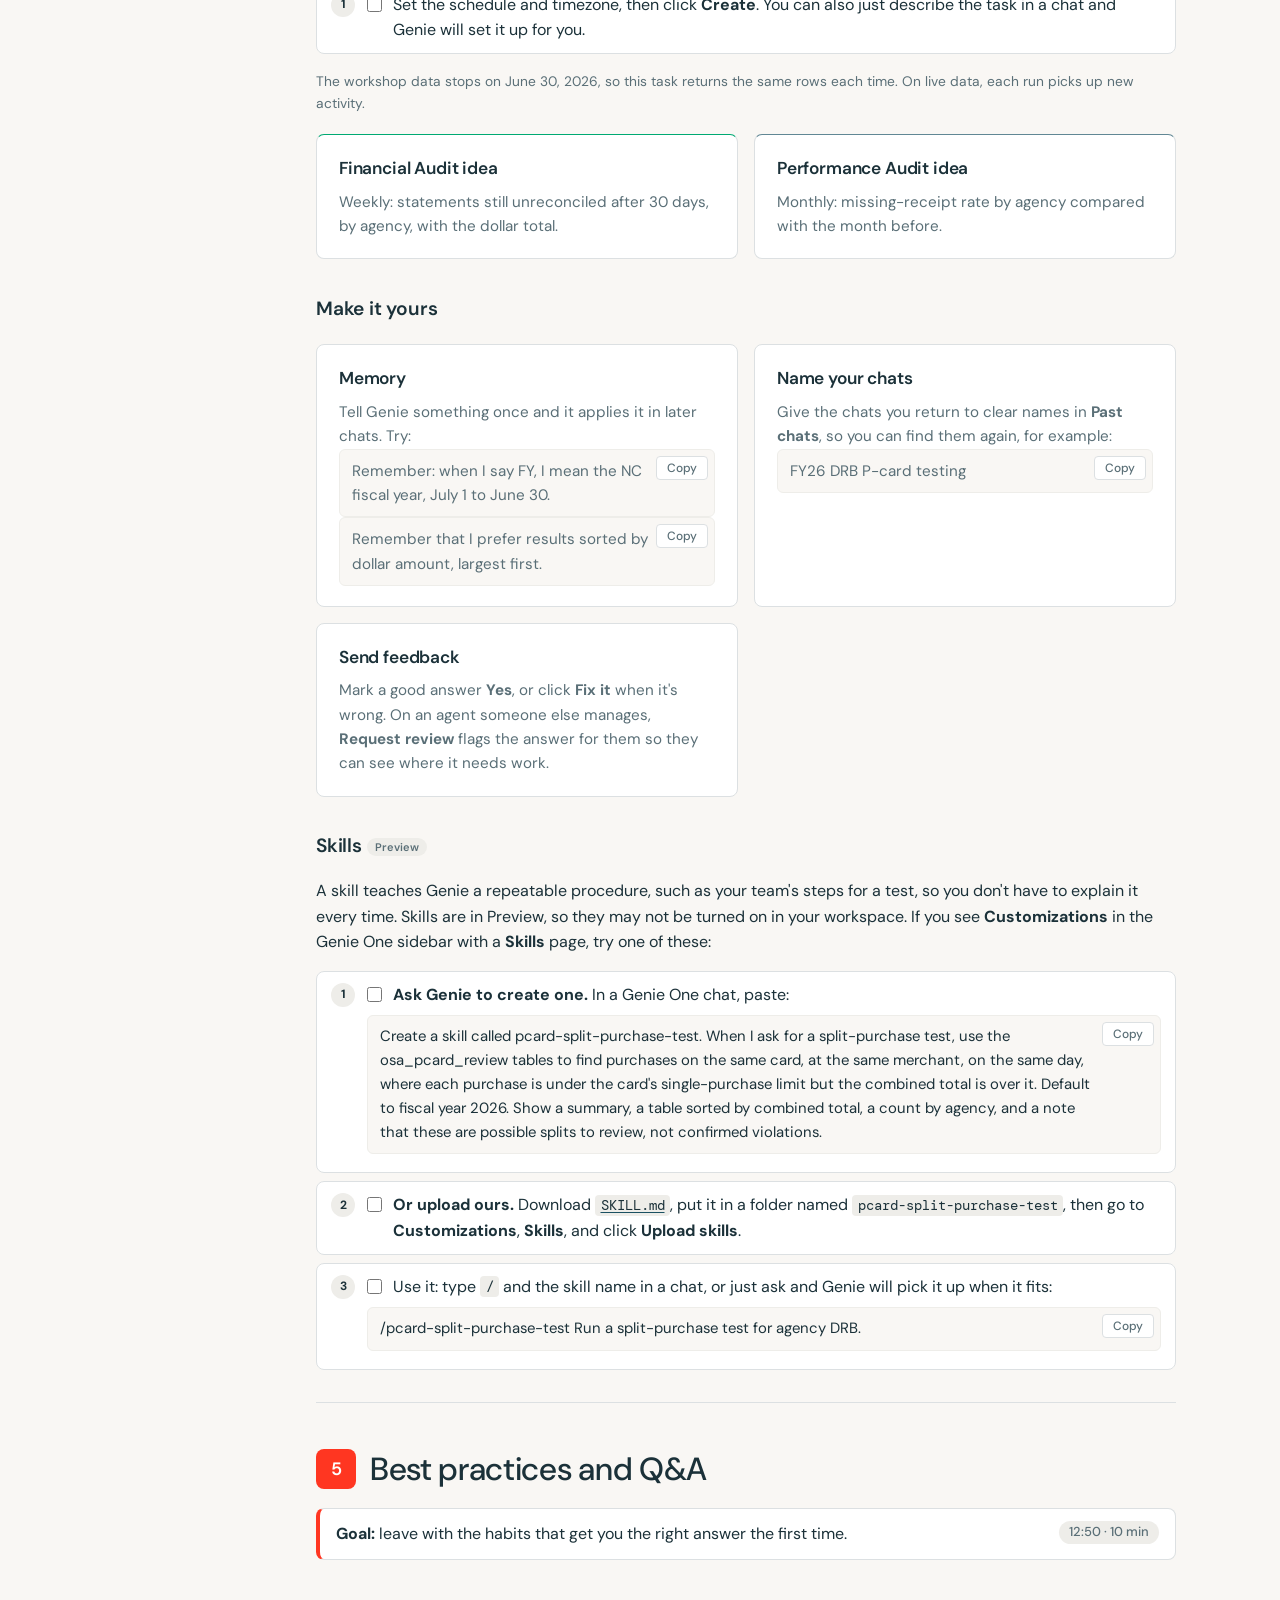
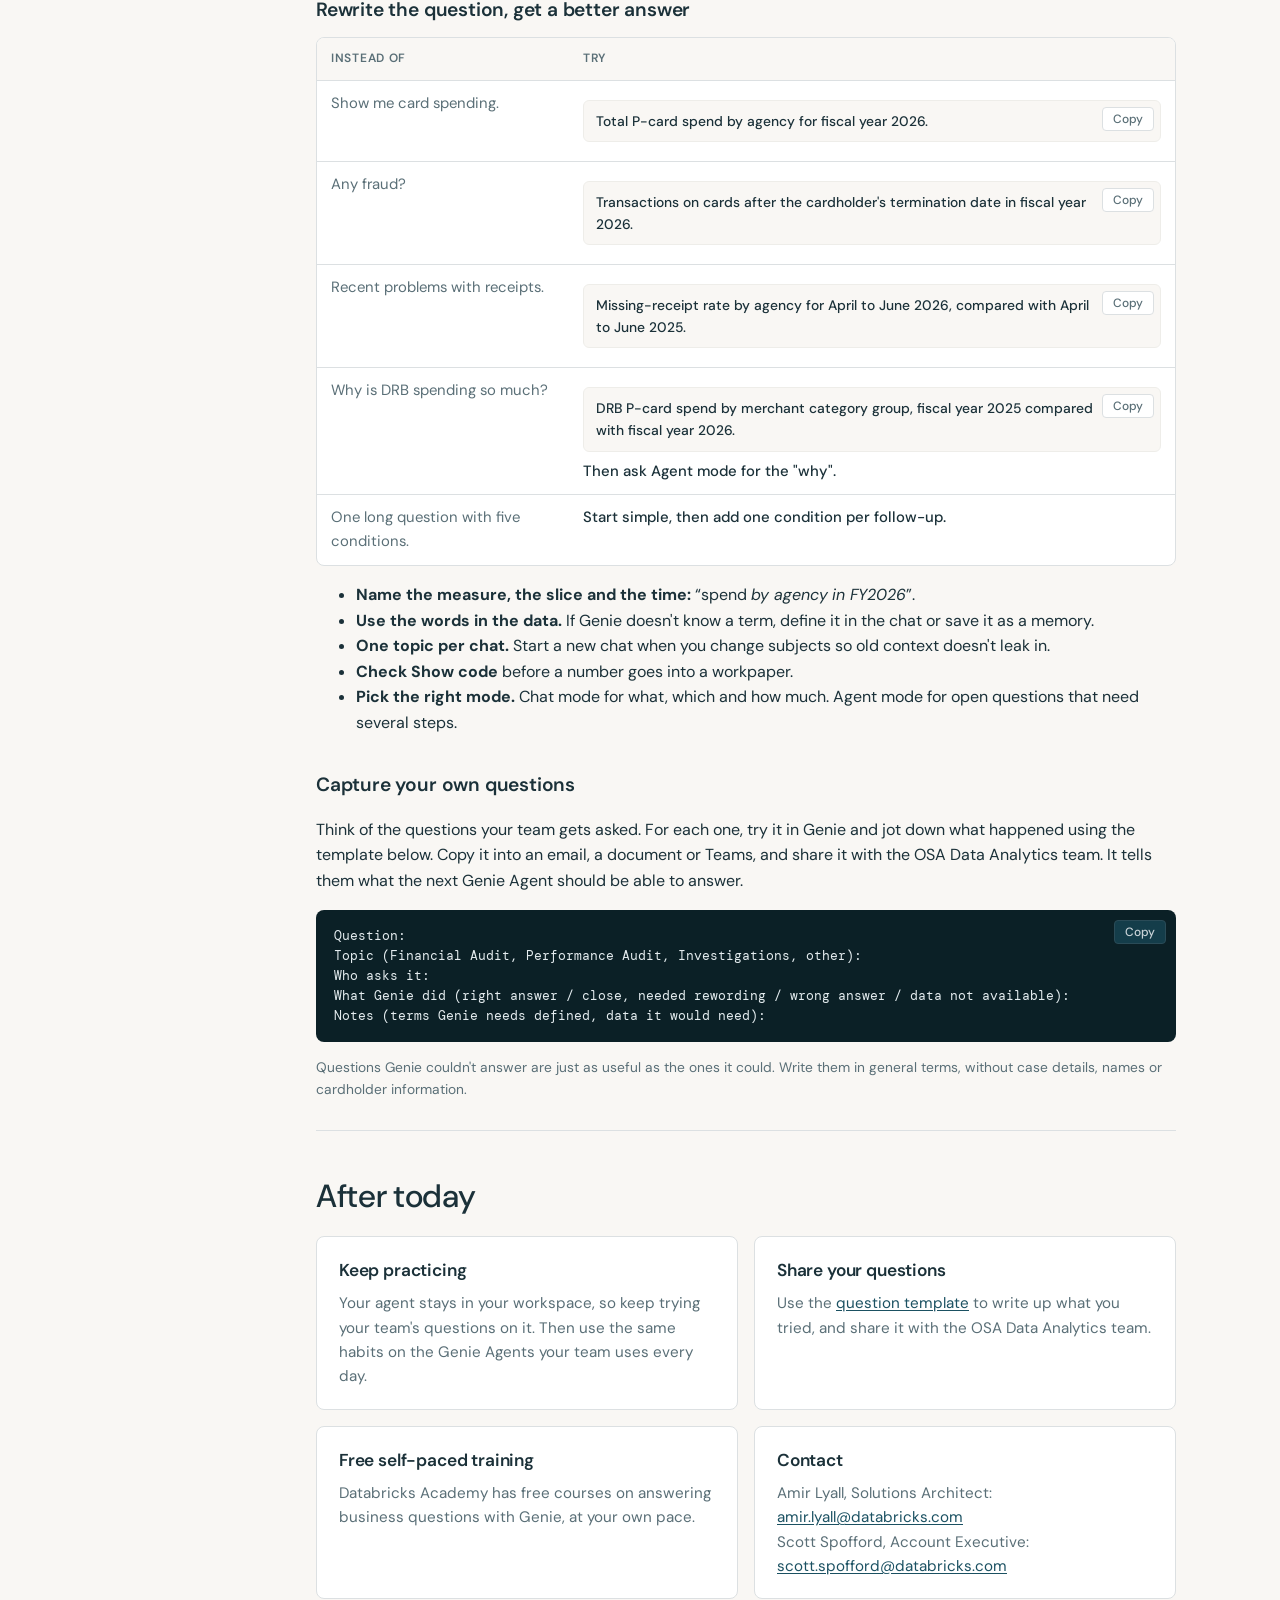
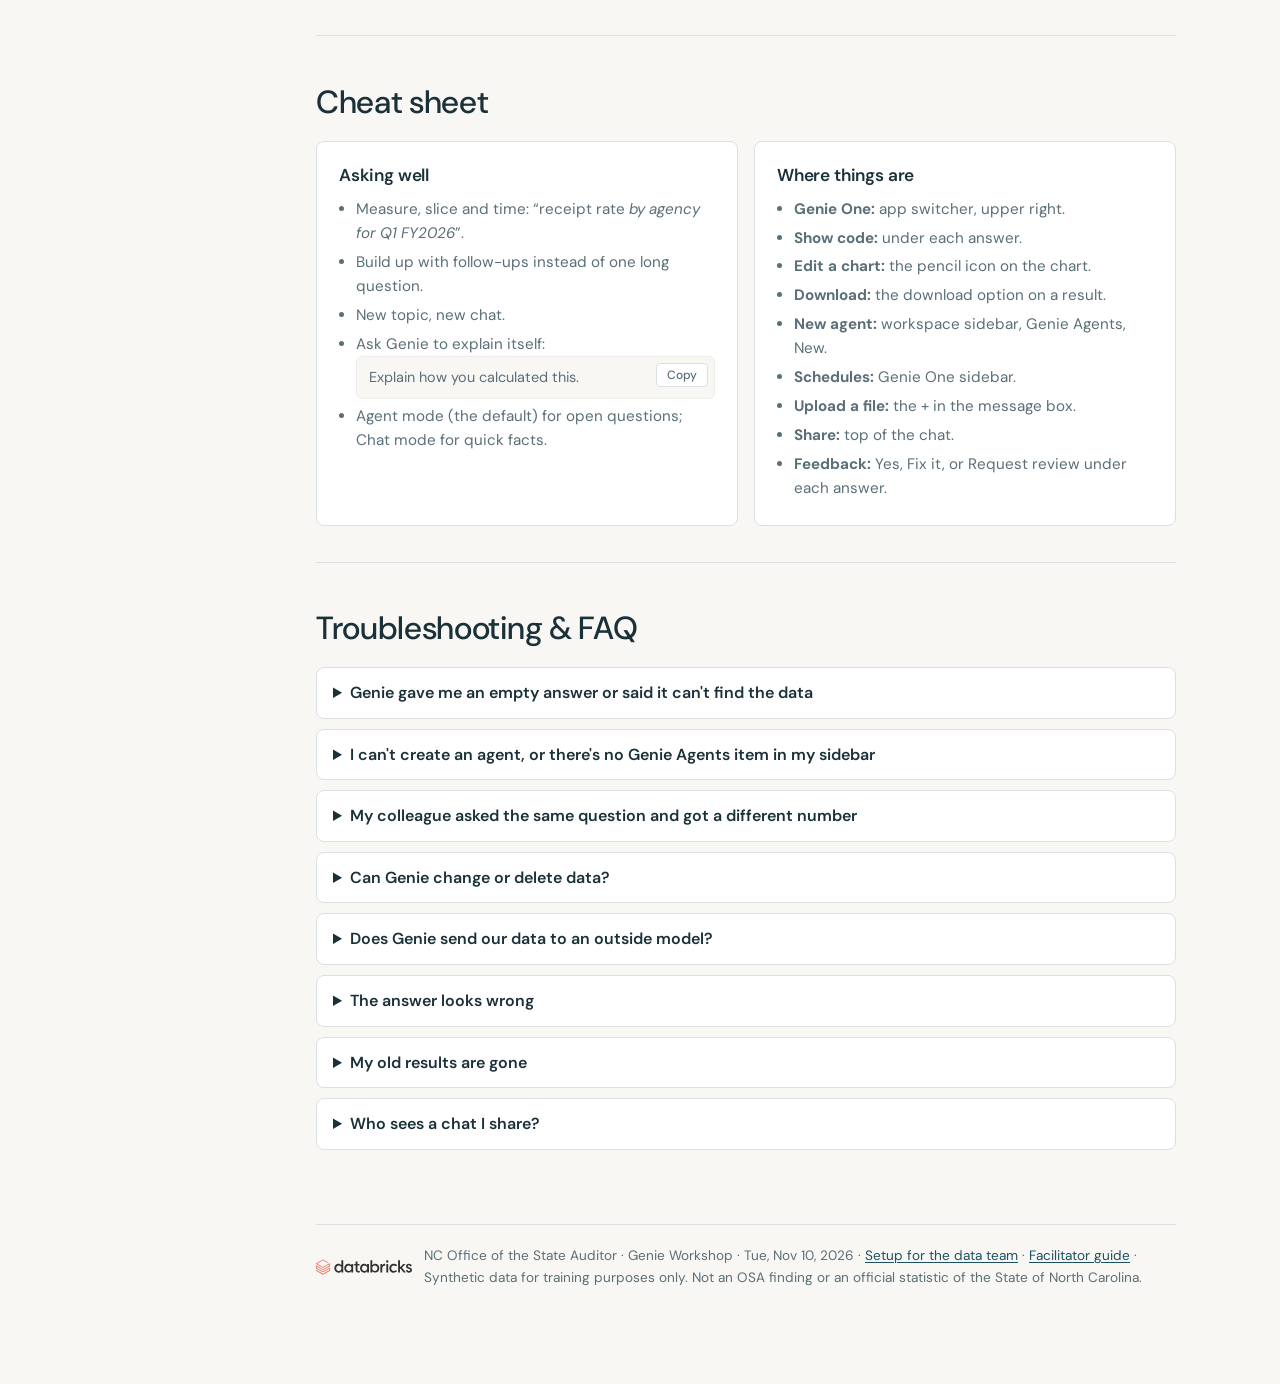
==== commit a7463503: "Serve the skill file as-is and mention Genie in Excel - Add .nojekyll so GitHub Pages serves SKILL.m" ====
--- a/index.html
+++ b/index.html
@@ -275,6 +275,8 @@
   <p class="q">Summarize the exceptions in this test sample by agency: missing receipts, missing approvals and undocumented business purpose.</p>
   <p class="q">Which sampled items failed more than one test? Show them in a table sorted by amount.</p>
   <div class="callout tip"><strong>No + button?</strong> File upload isn't available to every account type, or in the mobile app. Watch the demo and ask the data team about access.</div>
+  <div class="callout info"><strong>Working in Excel?</strong> Genie One is also built into the Azure Databricks Excel Add-in. You can ask questions about OSA's Databricks data from inside Excel and import the answers as rows and columns.
+  It answers from Databricks data, not from the spreadsheet you have open. The add-in has to be set up first, so ask the data team. <a href="https://learn.microsoft.com/en-us/azure/databricks/integrations/excel/genie" target="_blank" rel="noopener">Learn more</a></div>
   <h3>Schedules</h3>
   <p>A scheduled task asks a question for you on a set schedule, posts the answer to a chat thread, and can email you the results with a PDF attached.</p>
   <ol class="steps" data-group="lab4b">
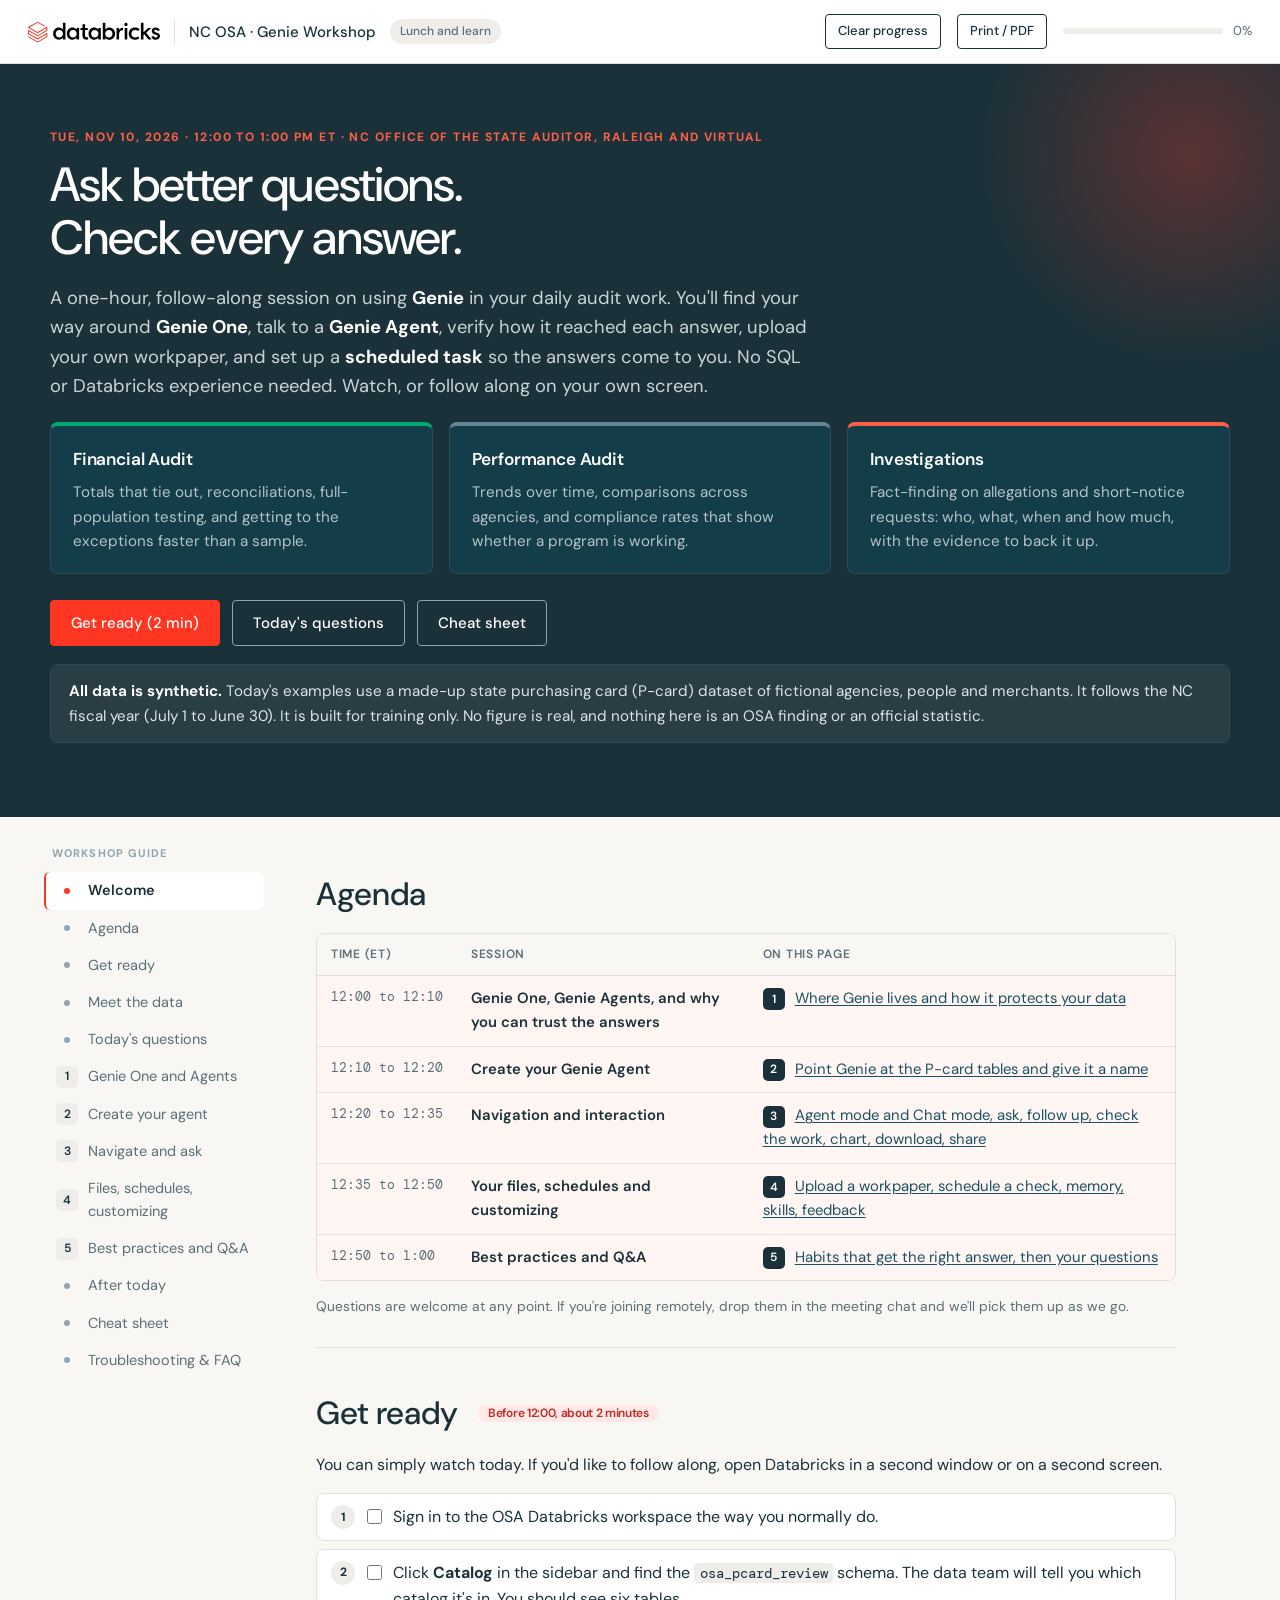
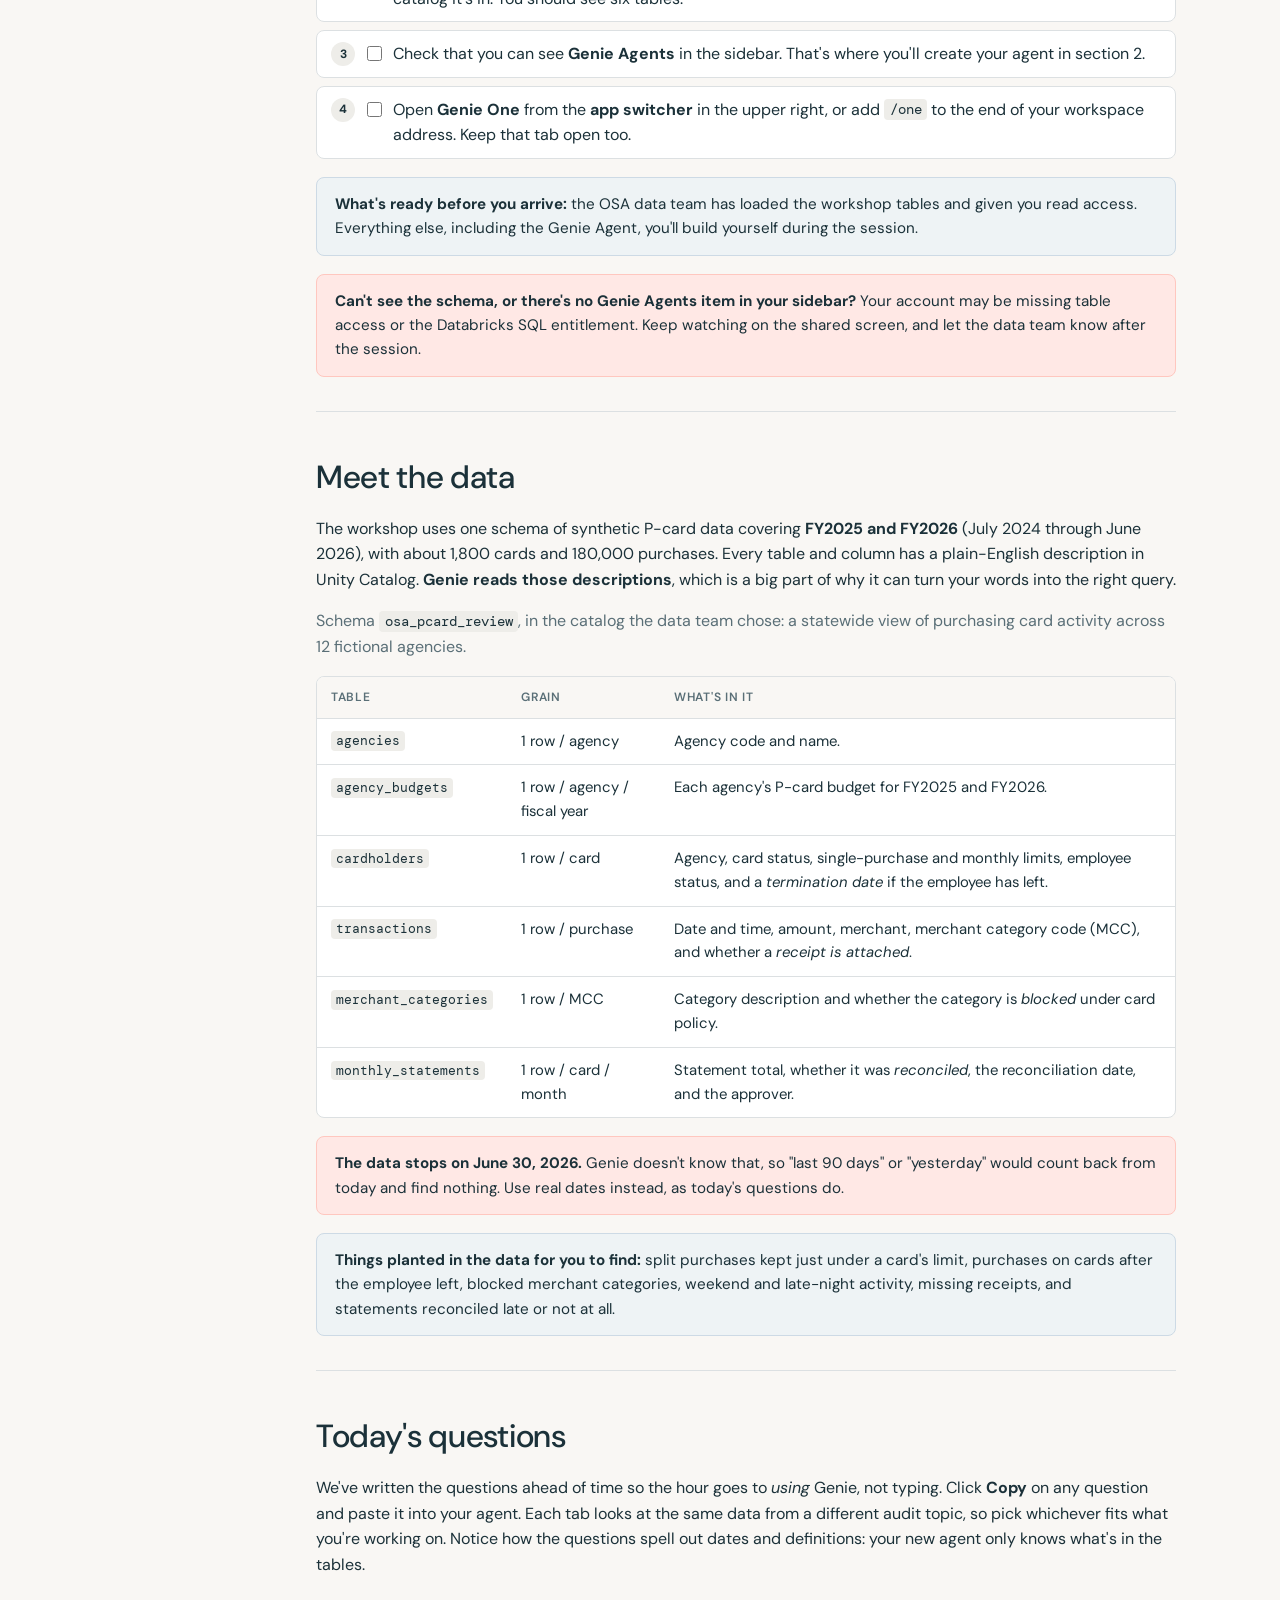
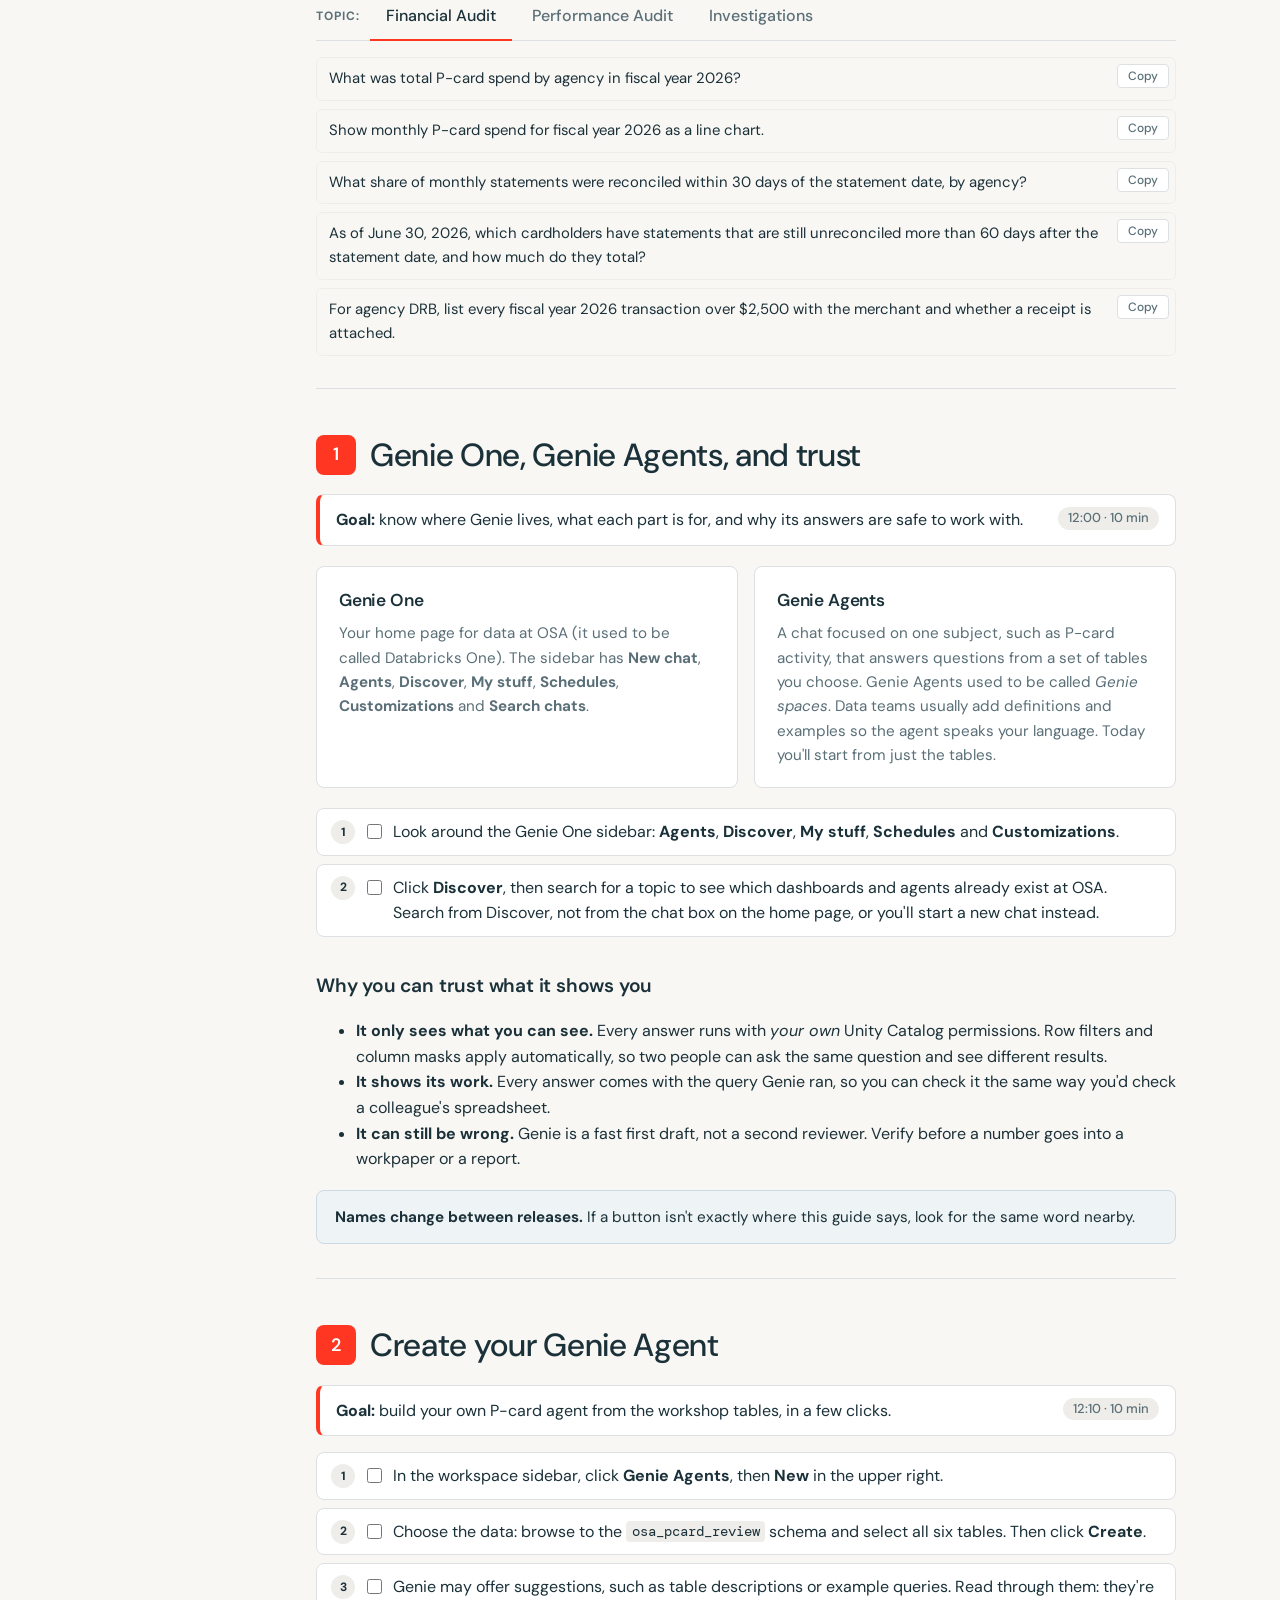
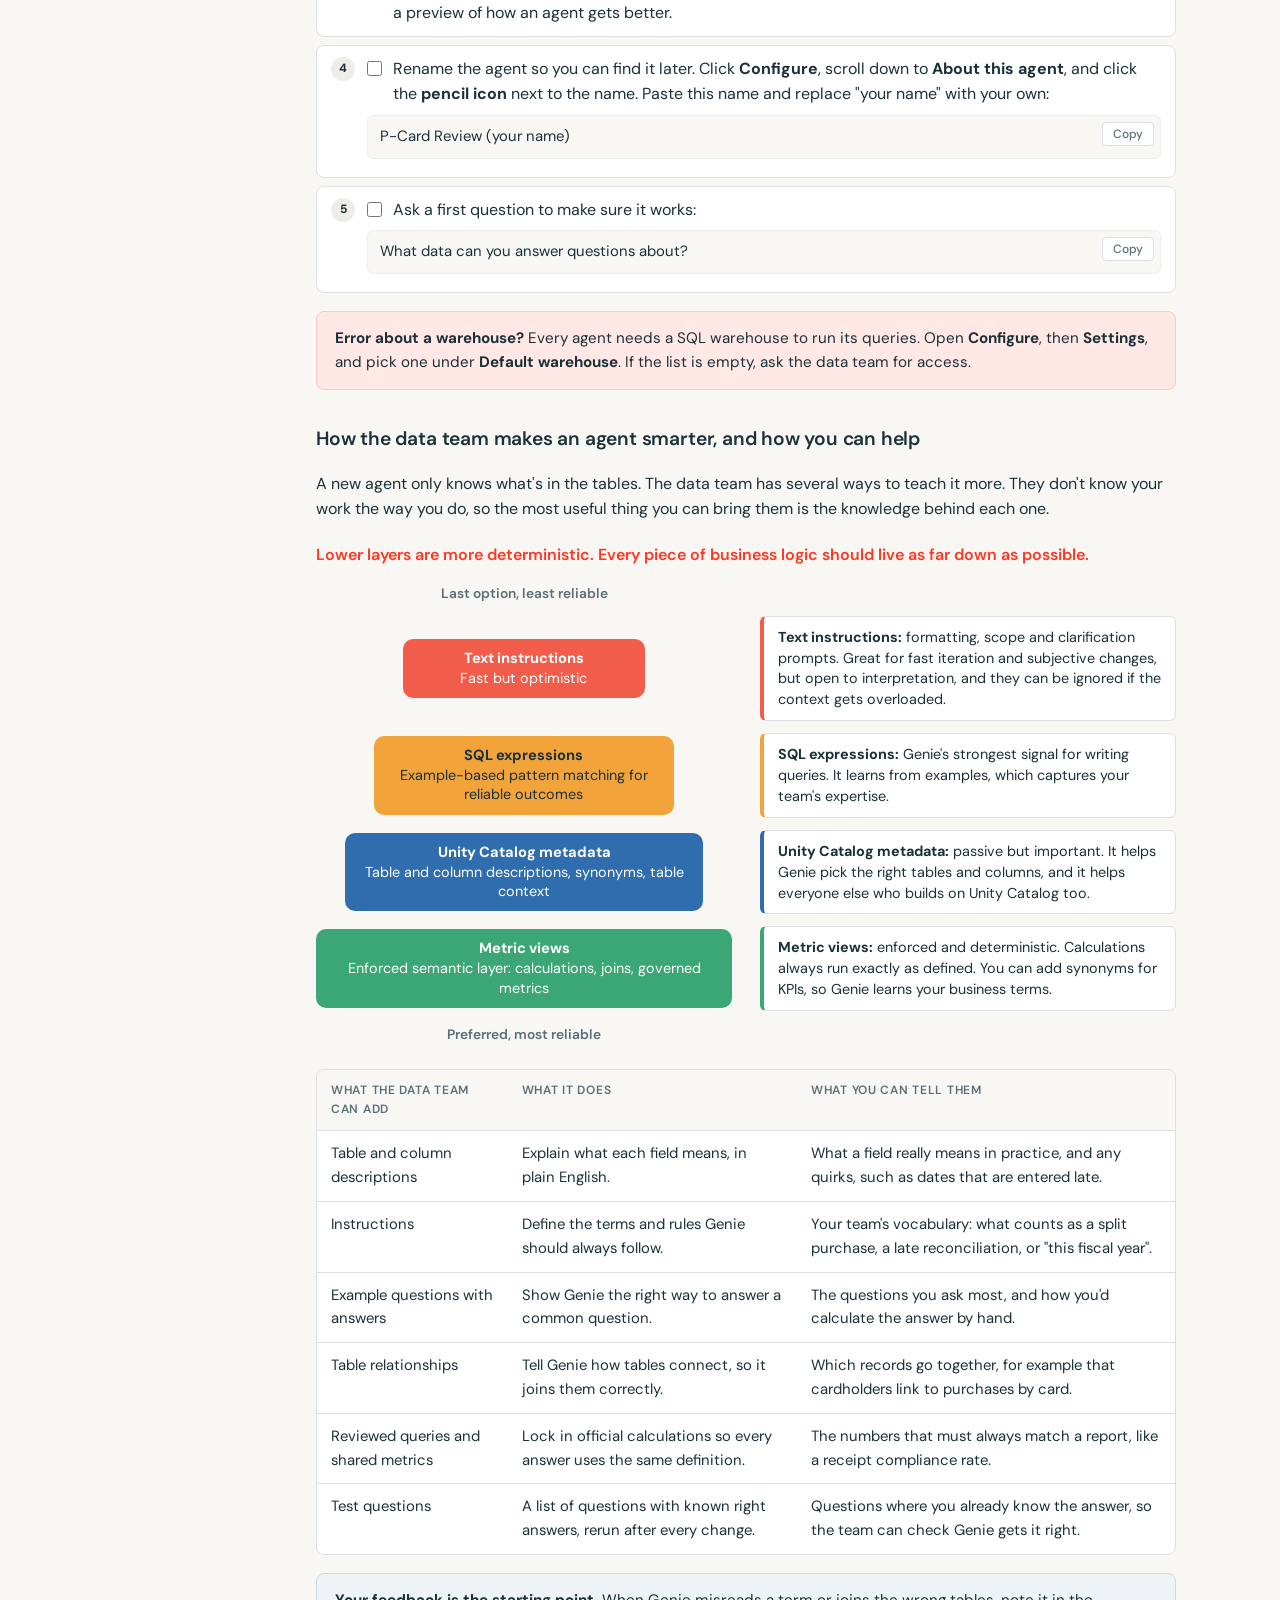
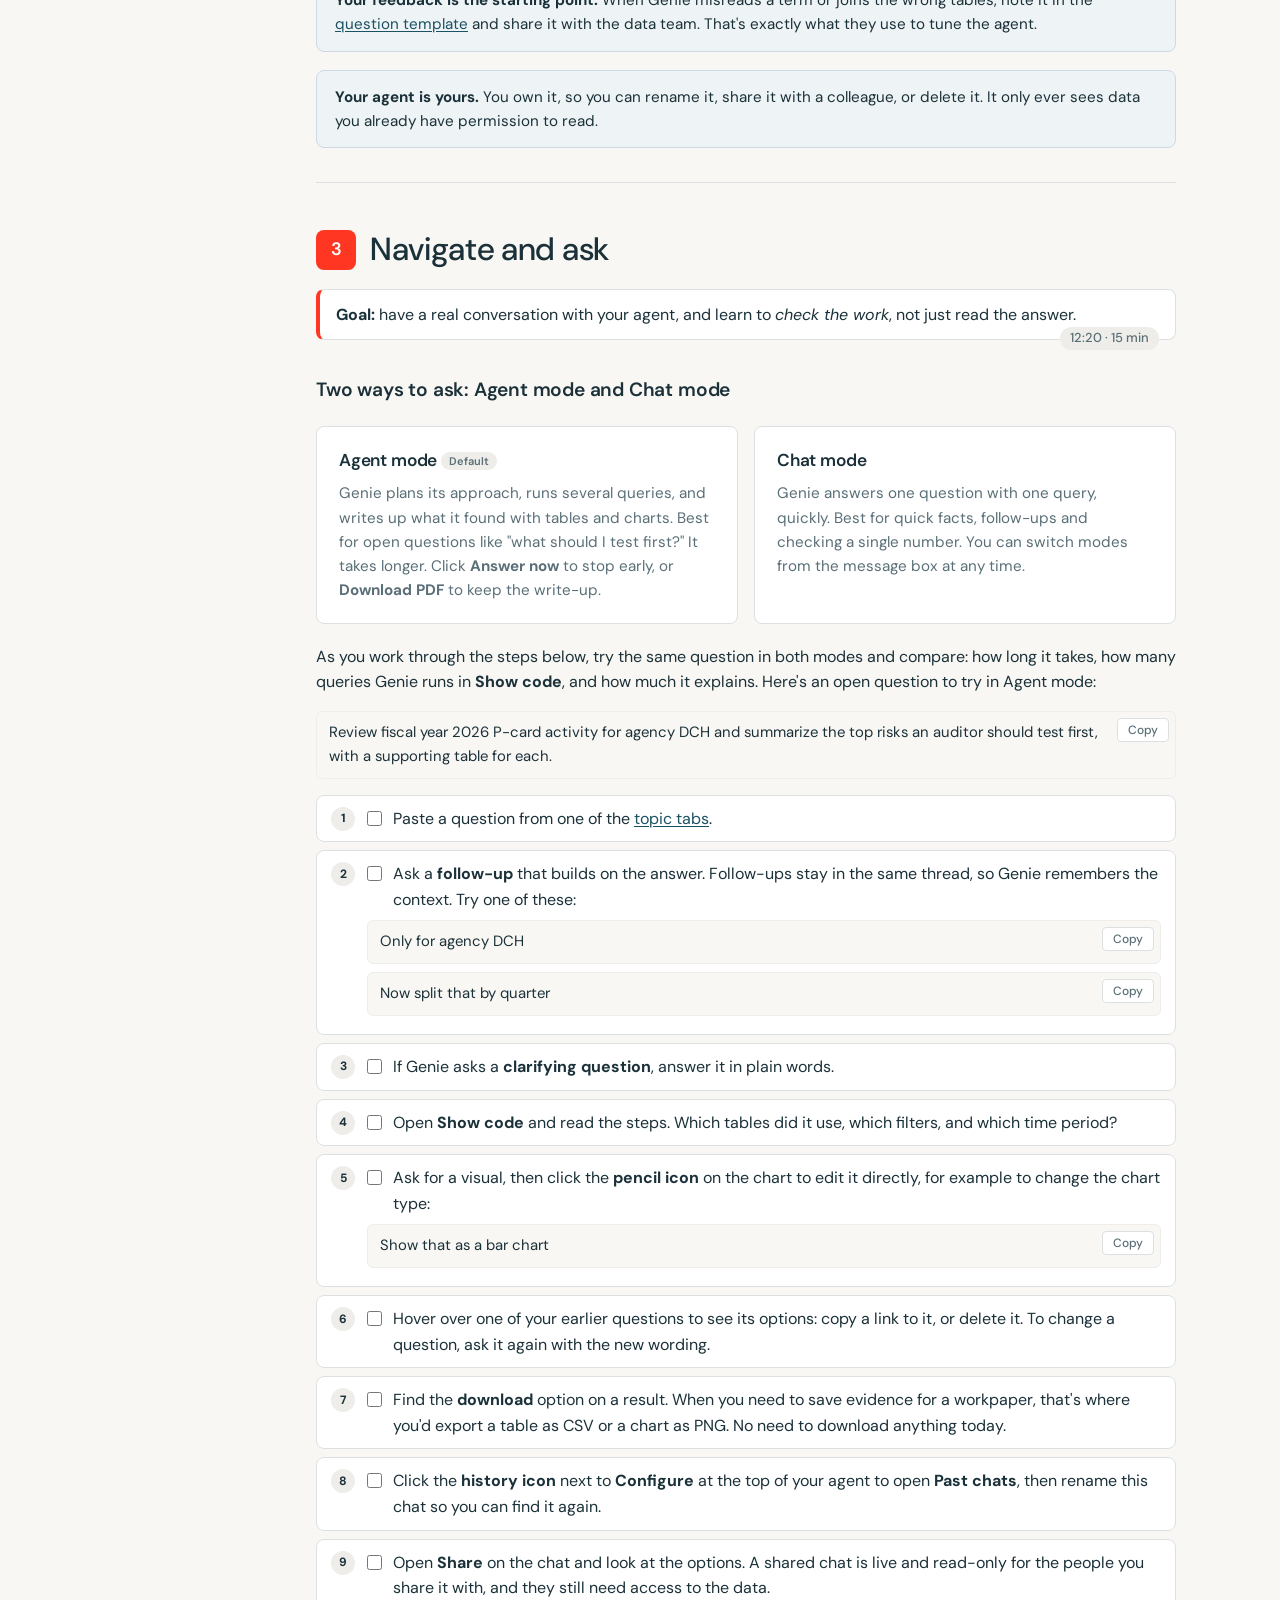
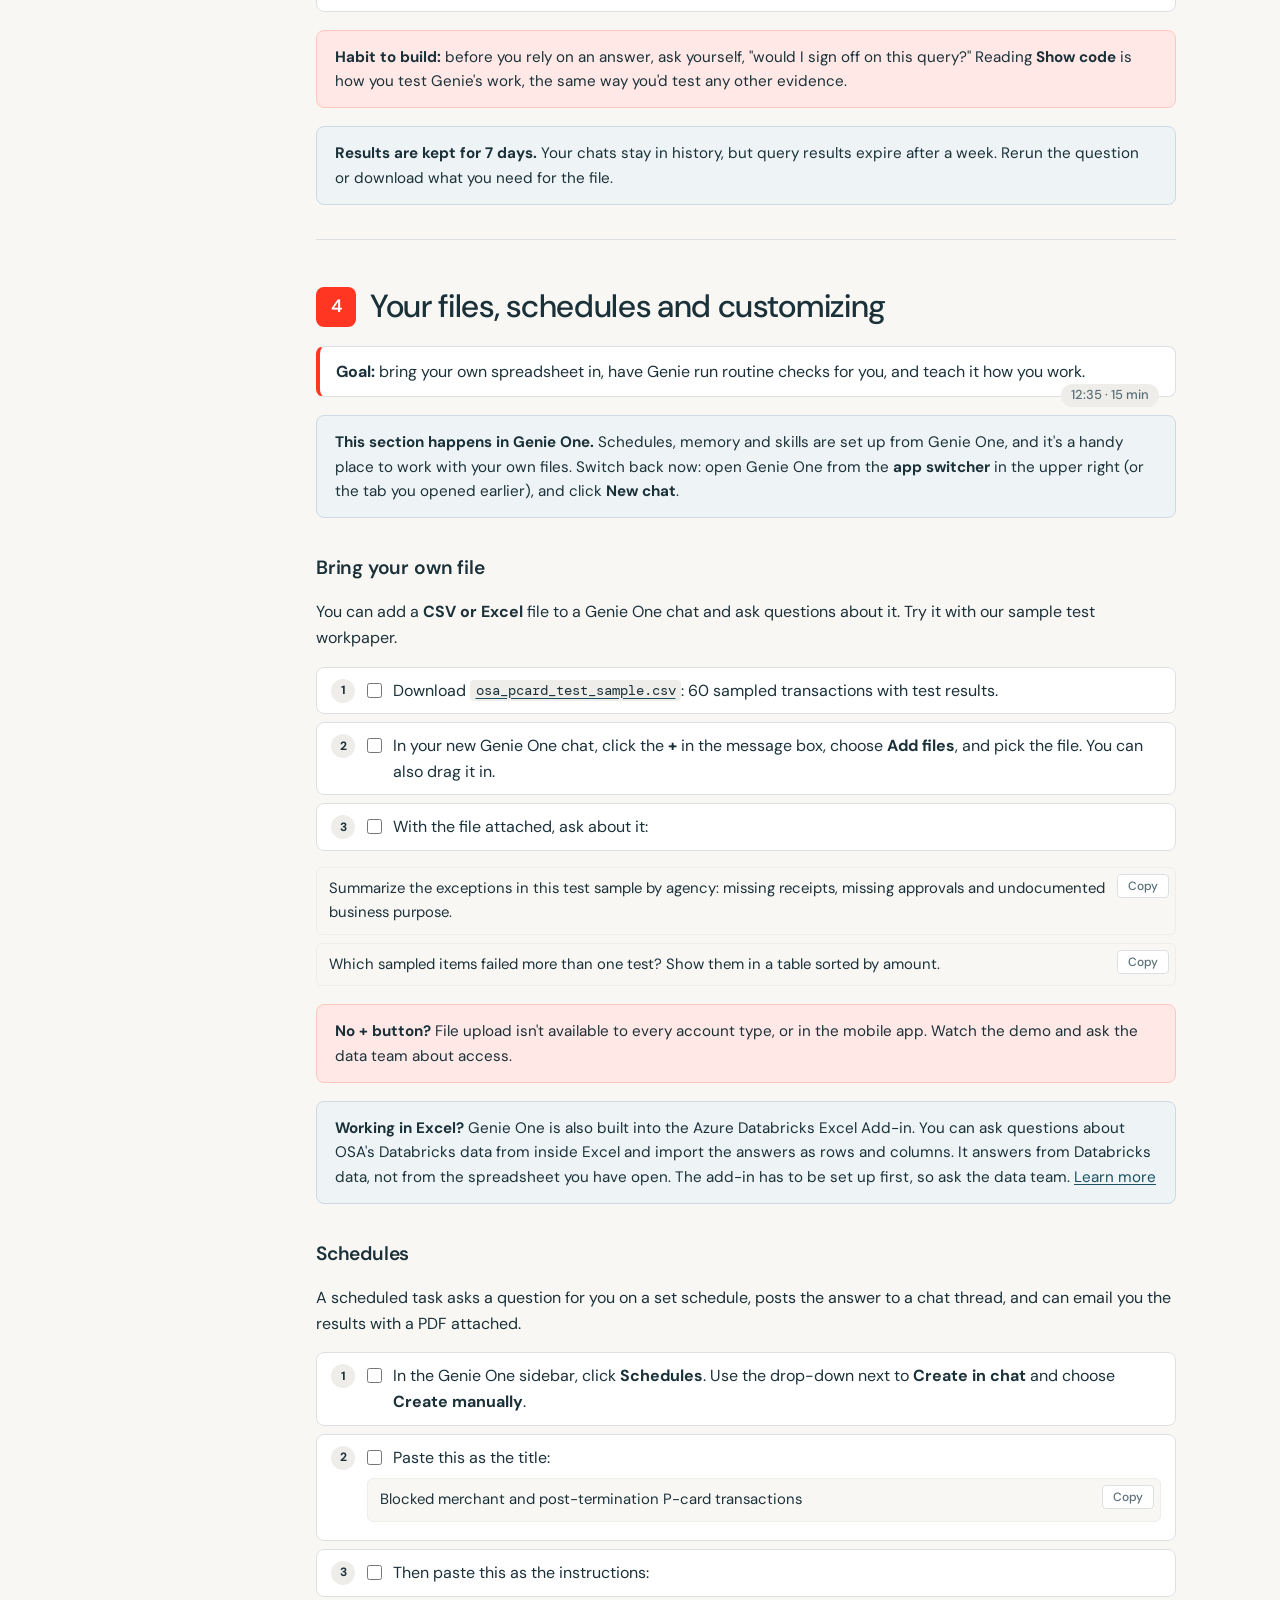
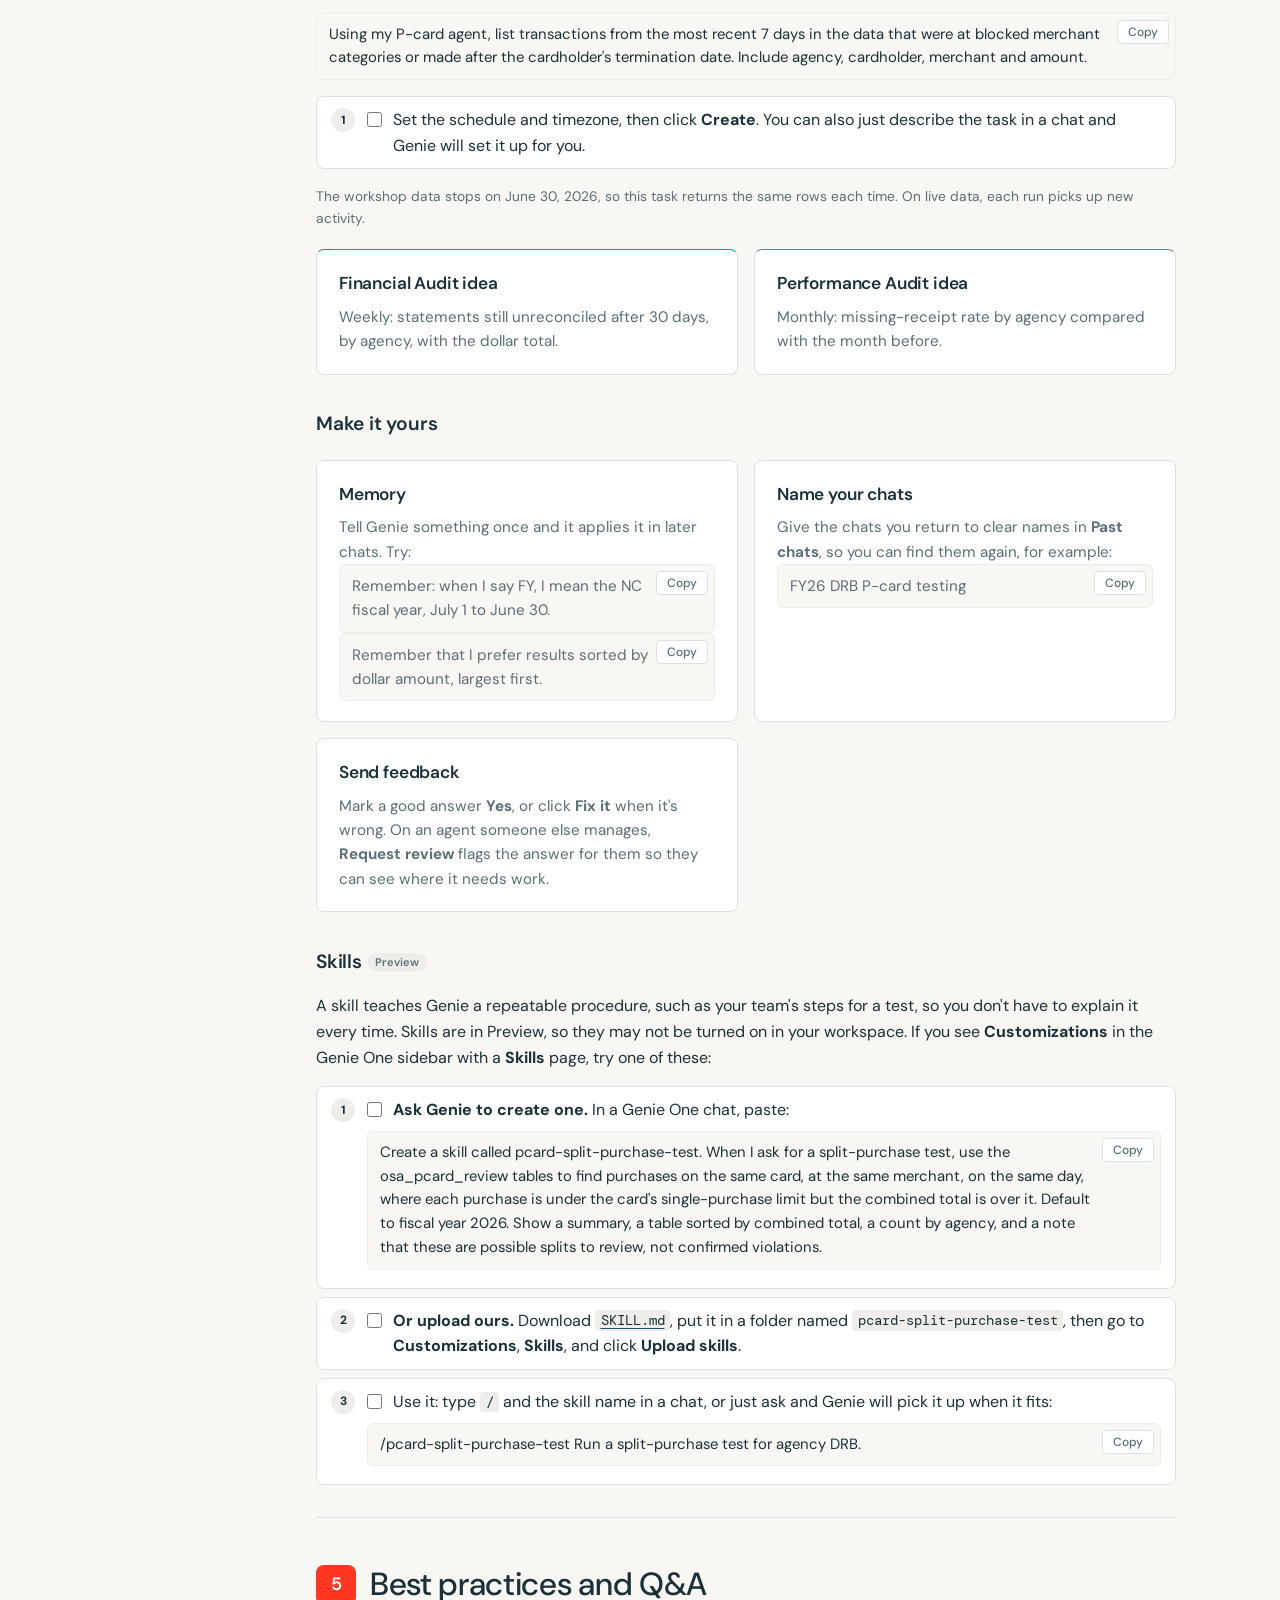
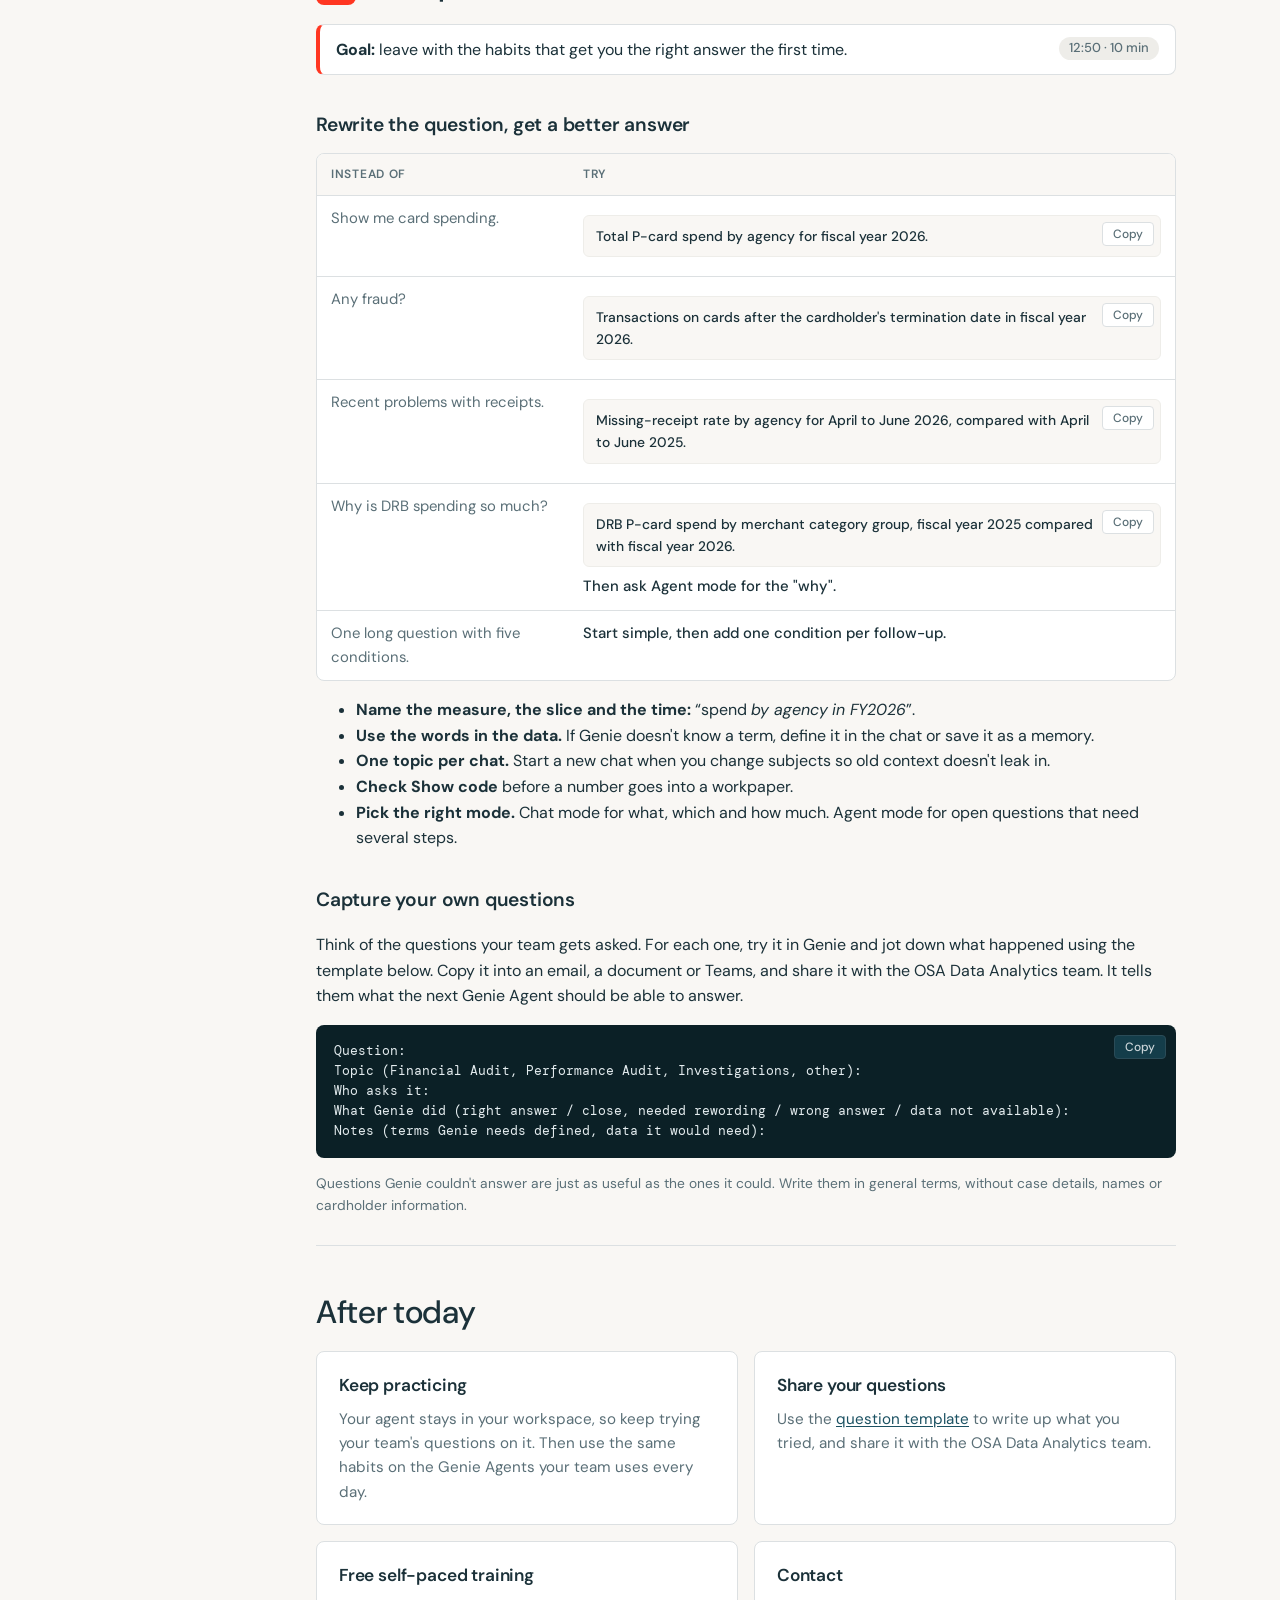
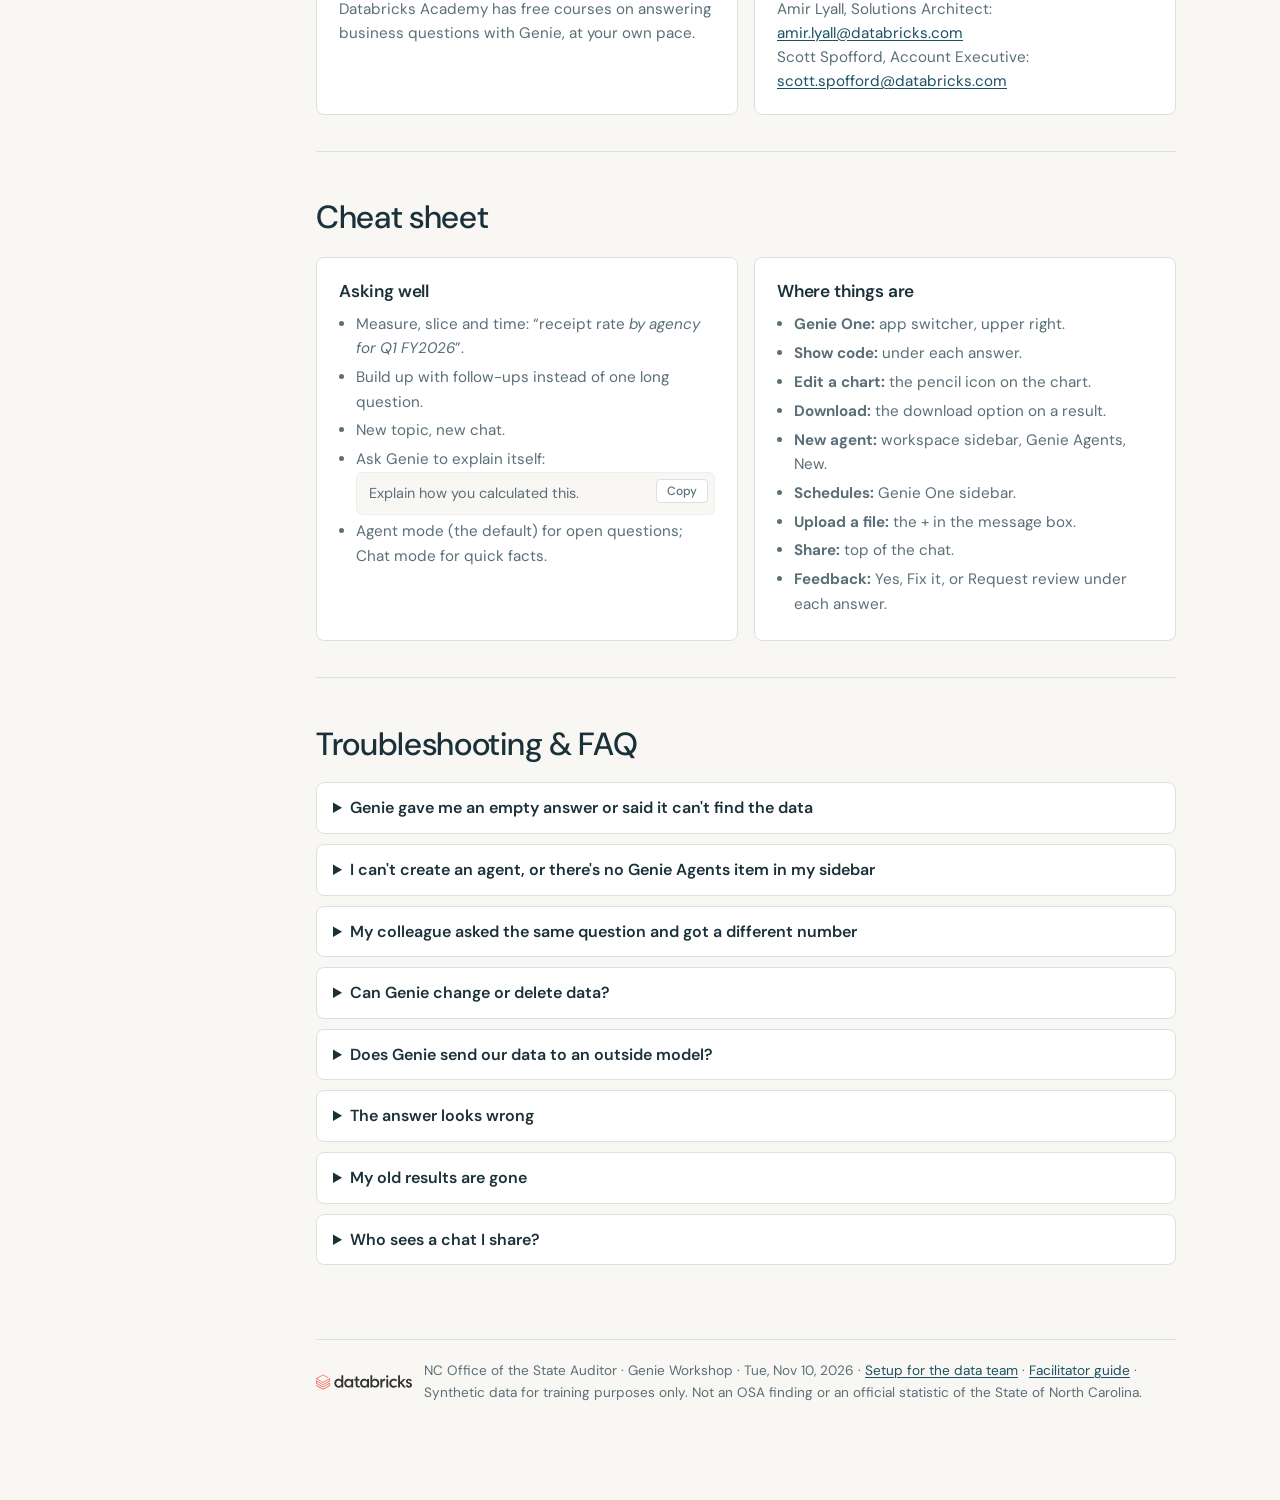
==== commit d4f52110: "Drop the agent limitation wording and add a copyable schedule title Co-authored-by: Isaac <no-reply@" ====
--- a/index.html
+++ b/index.html
@@ -263,7 +263,7 @@
 <section id="lab4" class="lab">
   <h2><span class="bullet b-green">4</span> Your files, schedules and customizing</h2>
   <p class="goal"><strong>Goal:</strong> bring your own spreadsheet in, have Genie run routine checks for you, and teach it how you work. <span class="time">12:35 · 15 min</span></p>
-  <div class="callout info"><strong>This section happens in Genie One.</strong> Uploads, schedules, memory and skills all live in Genie One, not inside your agent.
+  <div class="callout info"><strong>This section happens in Genie One.</strong> Schedules, memory and skills are set up from Genie One, and it's a handy place to work with your own files.
   Switch back now: open Genie One from the <strong>app switcher</strong> in the upper right (or the tab you opened earlier), and click <strong>New chat</strong>.</div>
   <h3>Bring your own file</h3>
   <p>You can add a <strong>CSV or Excel</strong> file to a Genie One chat and ask questions about it. Try it with our sample test workpaper.</p>
@@ -281,7 +281,9 @@
   <p>A scheduled task asks a question for you on a set schedule, posts the answer to a chat thread, and can email you the results with a PDF attached.</p>
   <ol class="steps" data-group="lab4b">
     <li><label><input type="checkbox" data-id="l4d"> In the Genie One sidebar, click <strong>Schedules</strong>. Use the drop-down next to <strong>Create in chat</strong> and choose <strong>Create manually</strong>.</label></li>
-    <li><label><input type="checkbox" data-id="l4e"> Give it a title, and paste this as the instructions:</label></li>
+    <li><label><input type="checkbox" data-id="l4e"> Paste this as the title:</label>
+      <p class="q">Blocked merchant and post-termination P-card transactions</p></li>
+    <li><label><input type="checkbox" data-id="l4e2"> Then paste this as the instructions:</label></li>
   </ol>
   <p class="q">Using my P-card agent, list transactions from the most recent 7 days in the data that were at blocked merchant categories or made after the cardholder's termination date. Include agency, cardholder, merchant and amount.</p>
   <ol class="steps" data-group="lab4c">
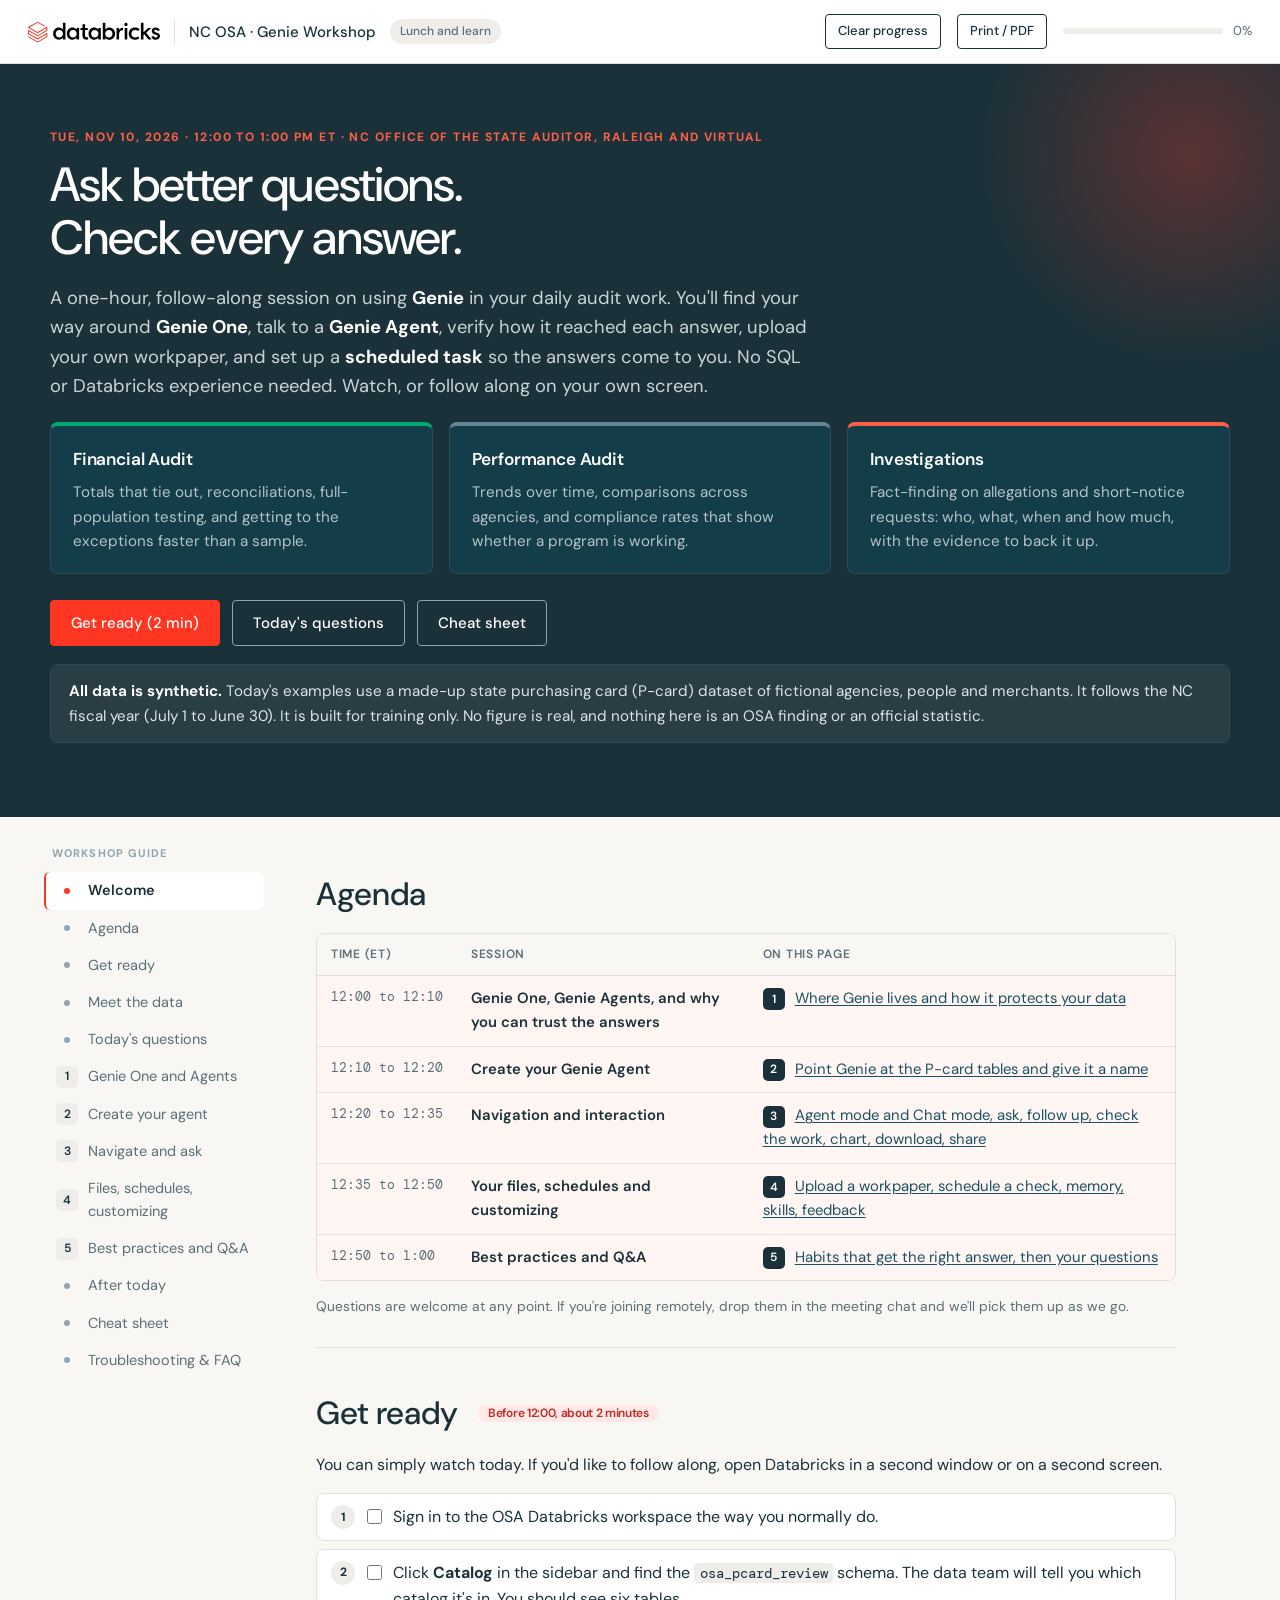
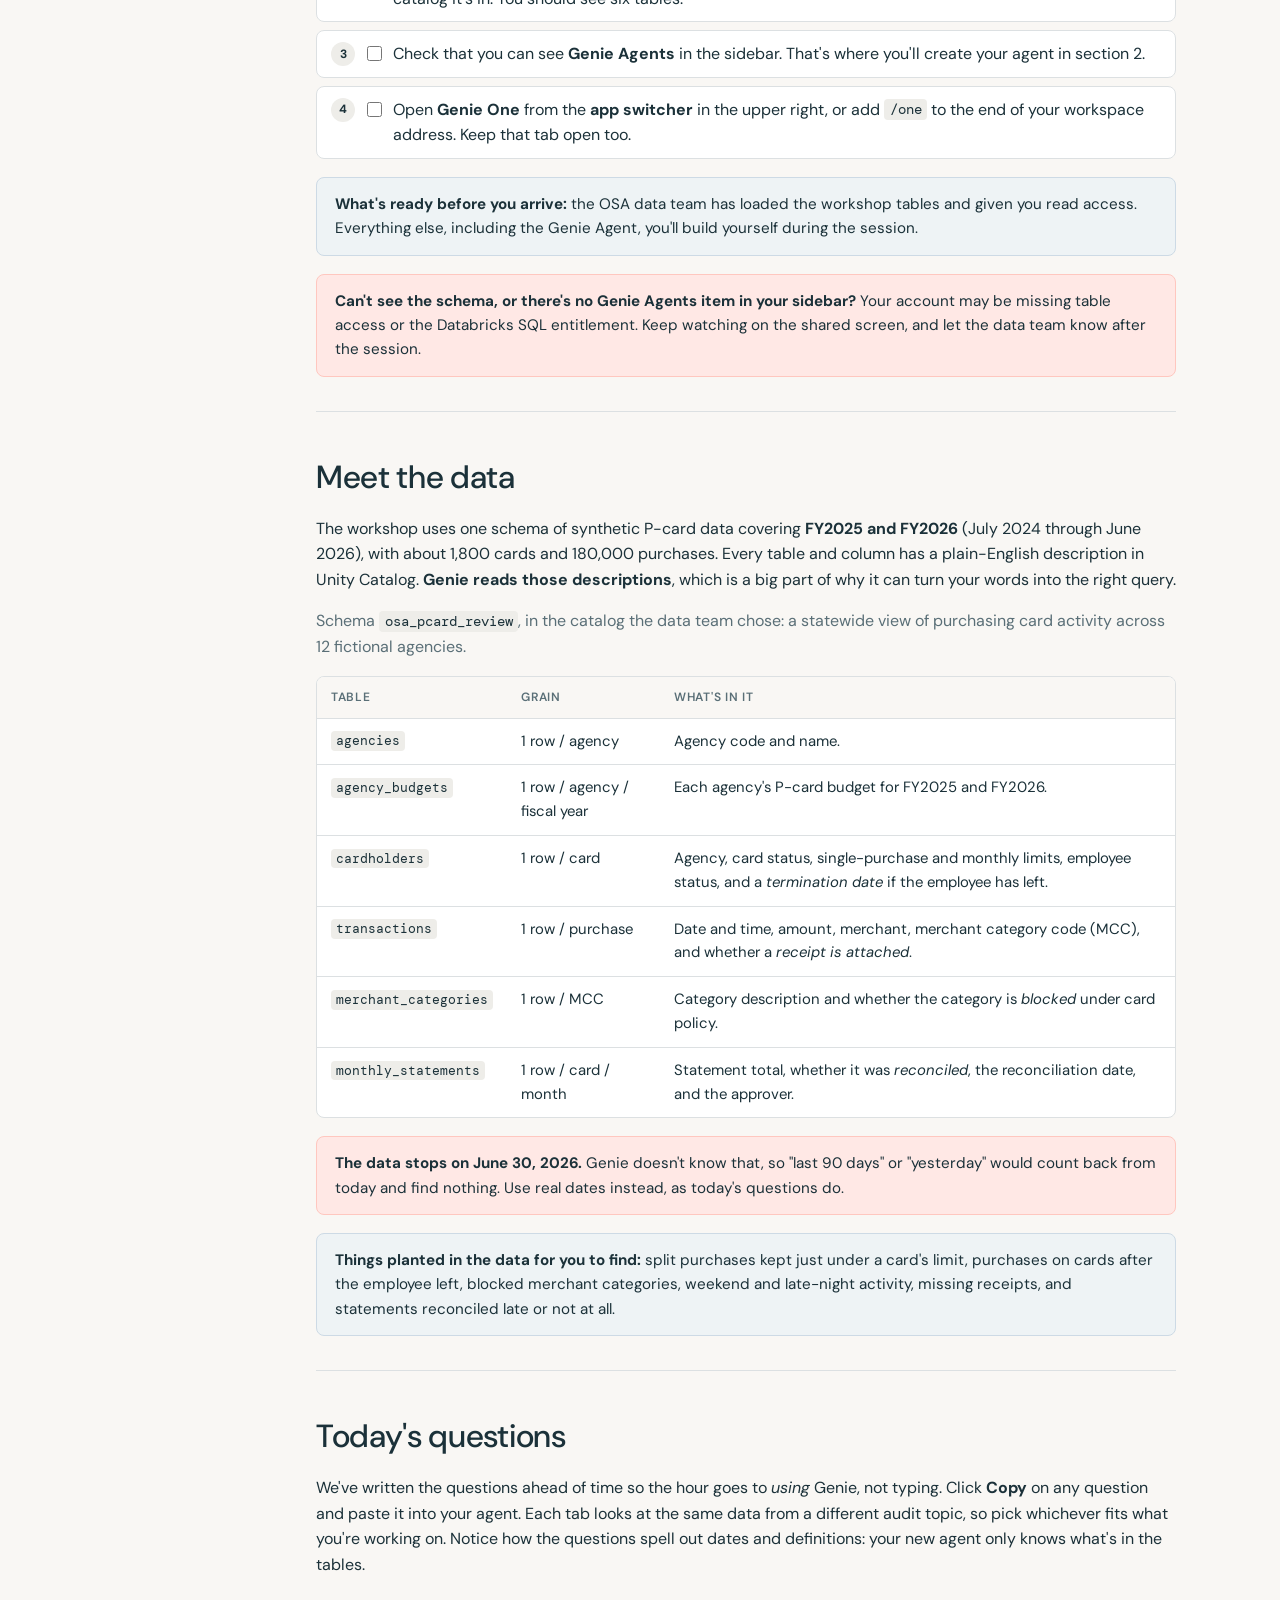
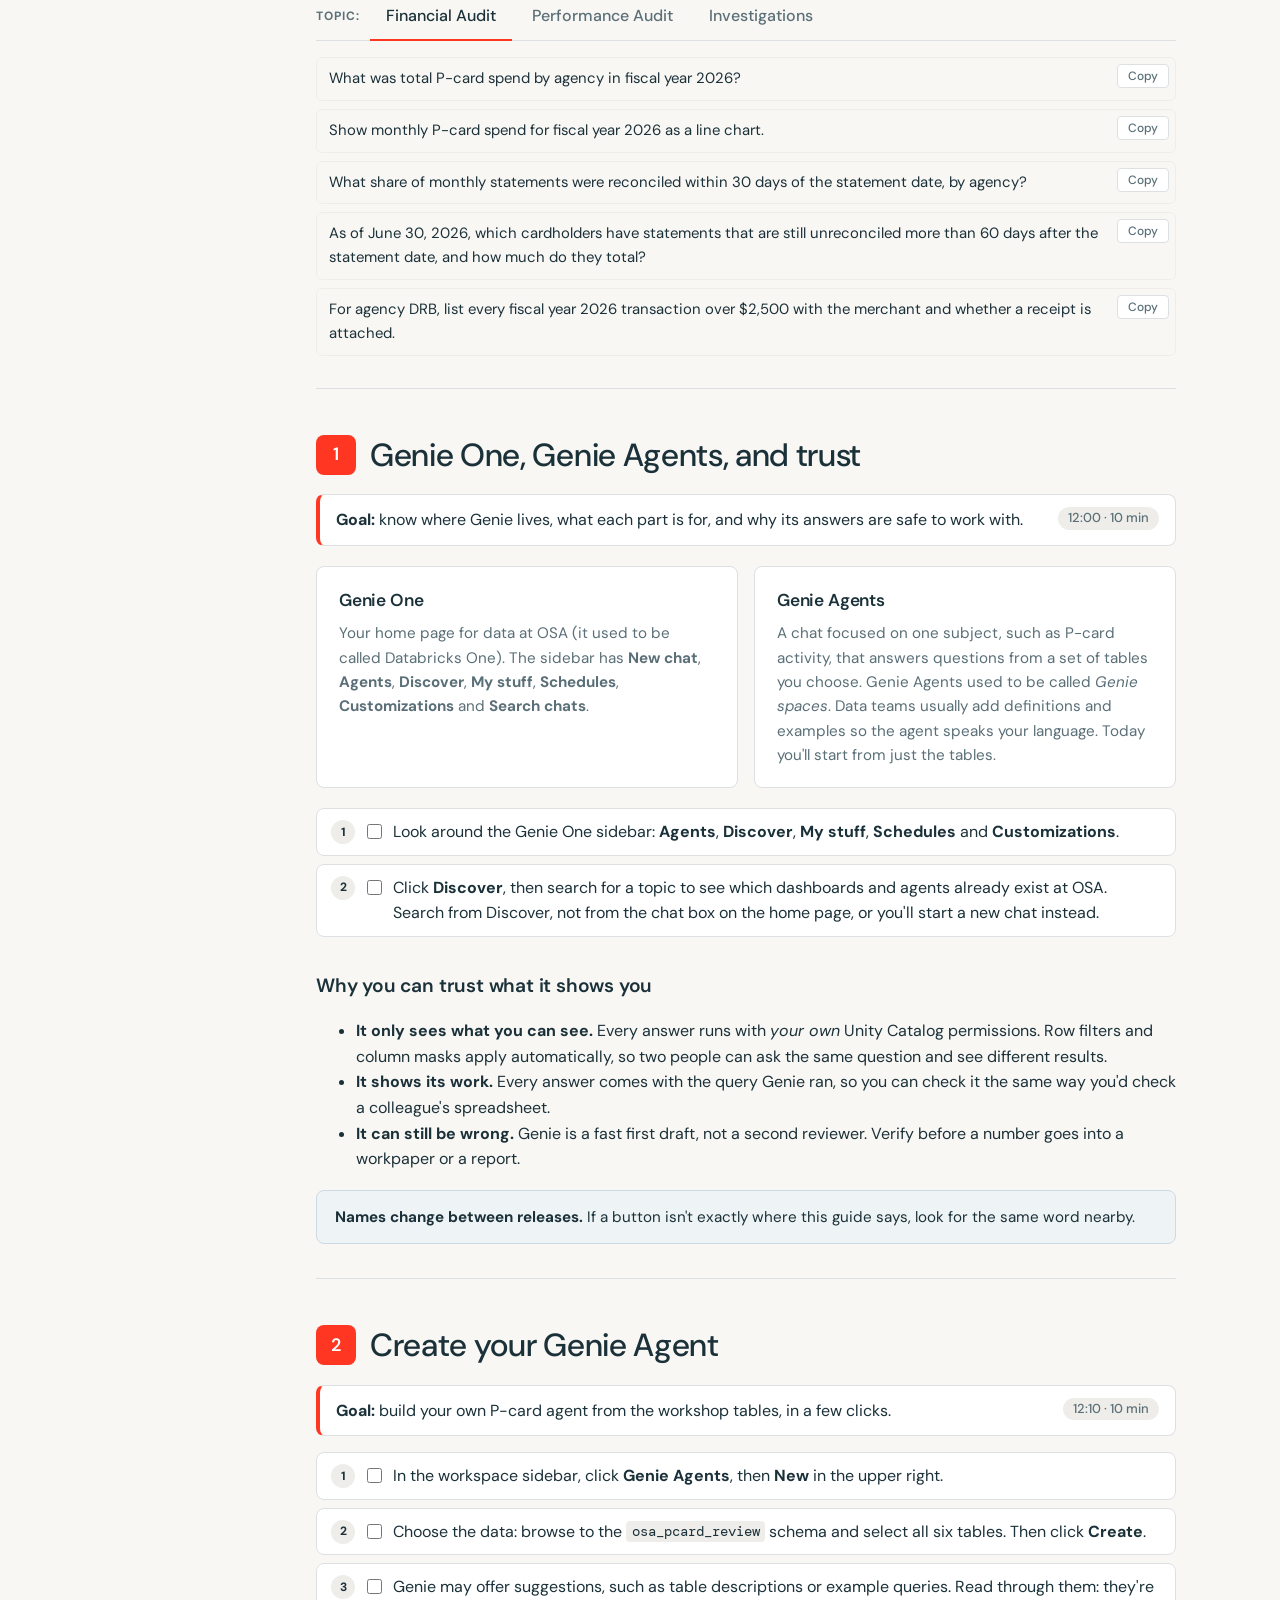
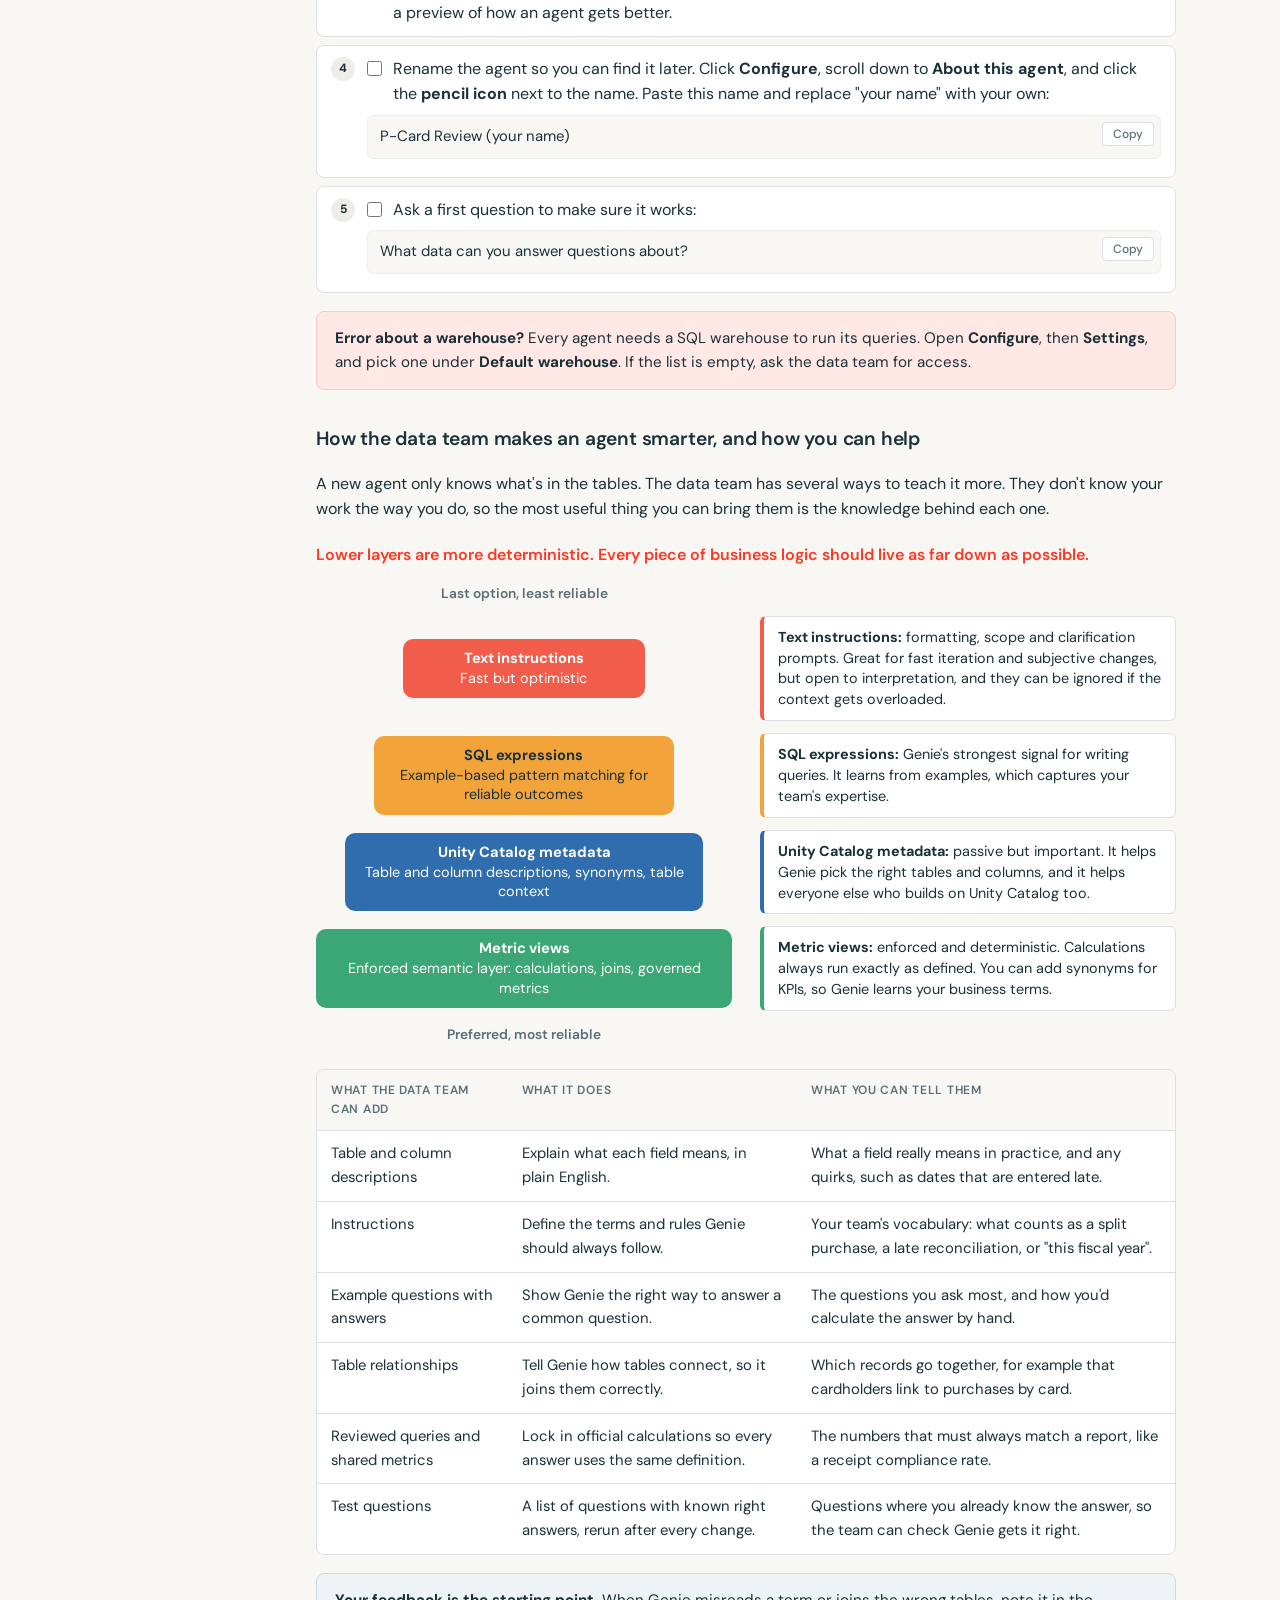
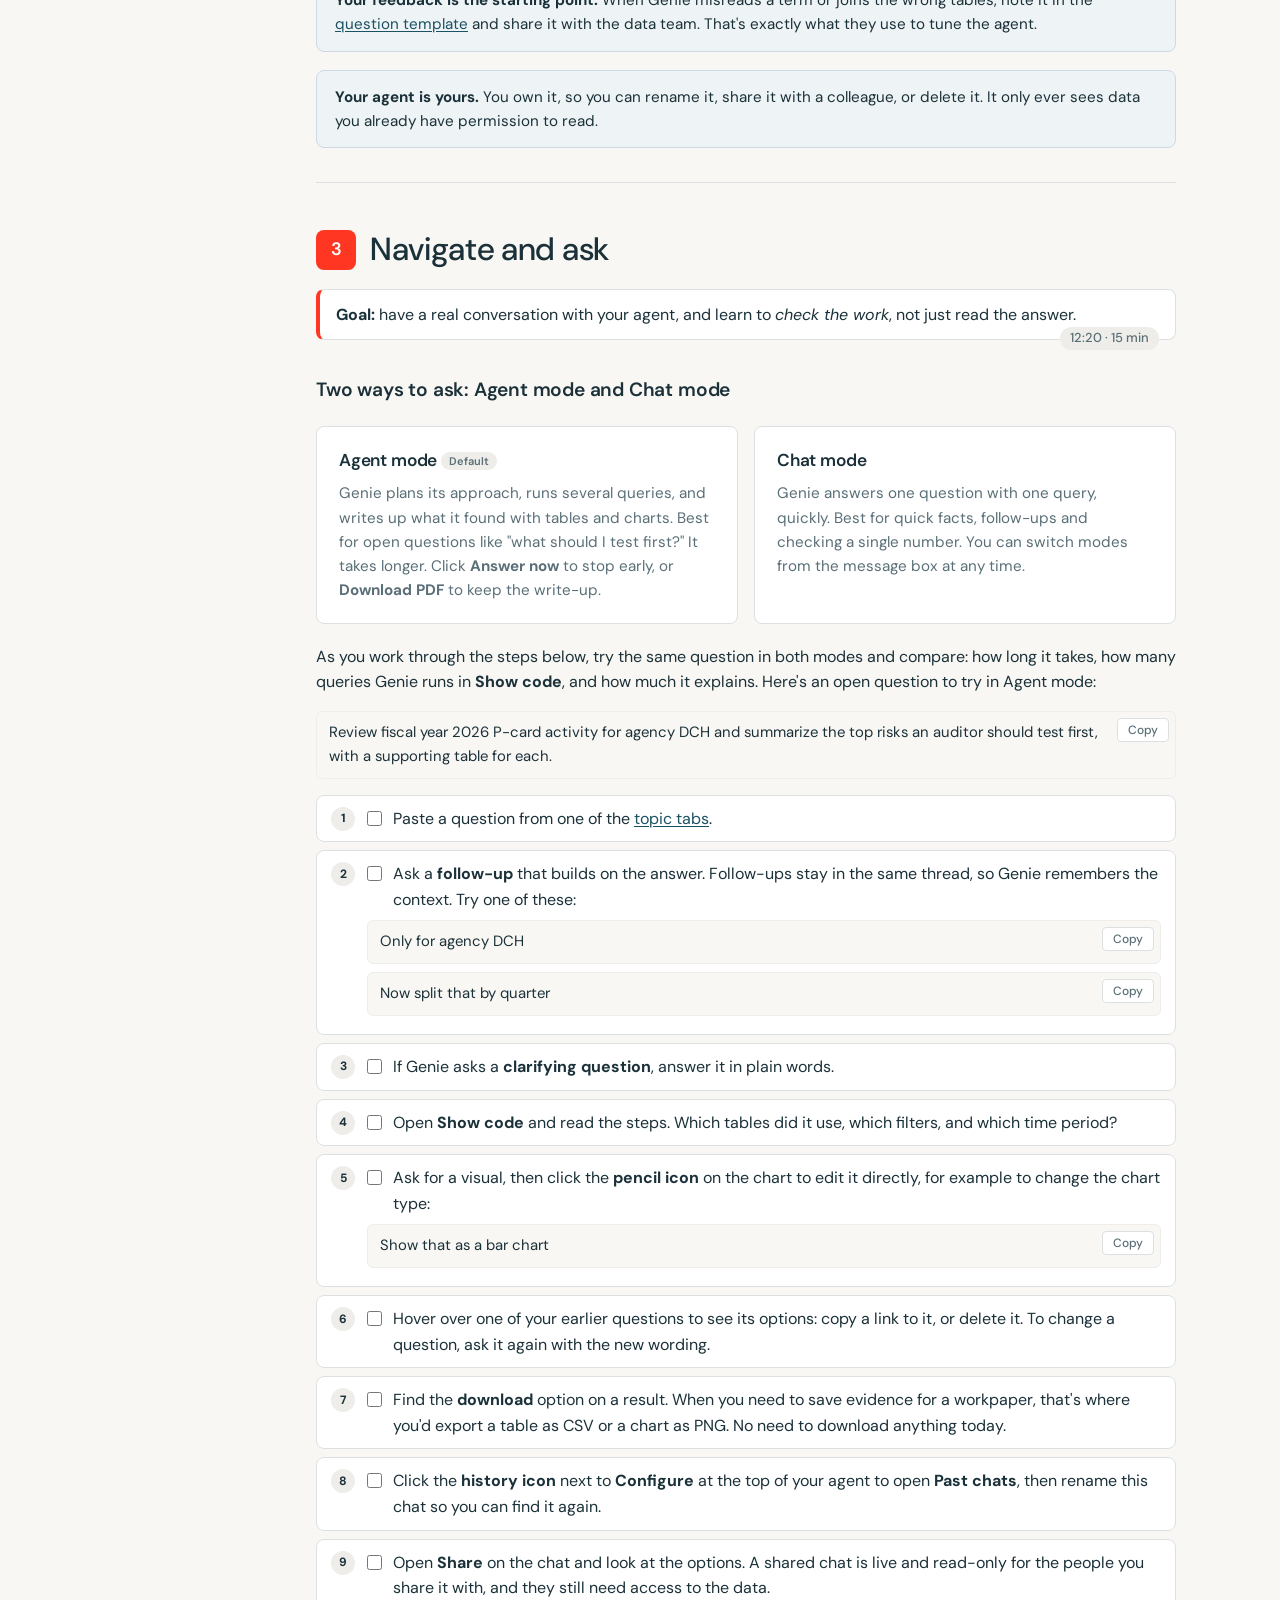
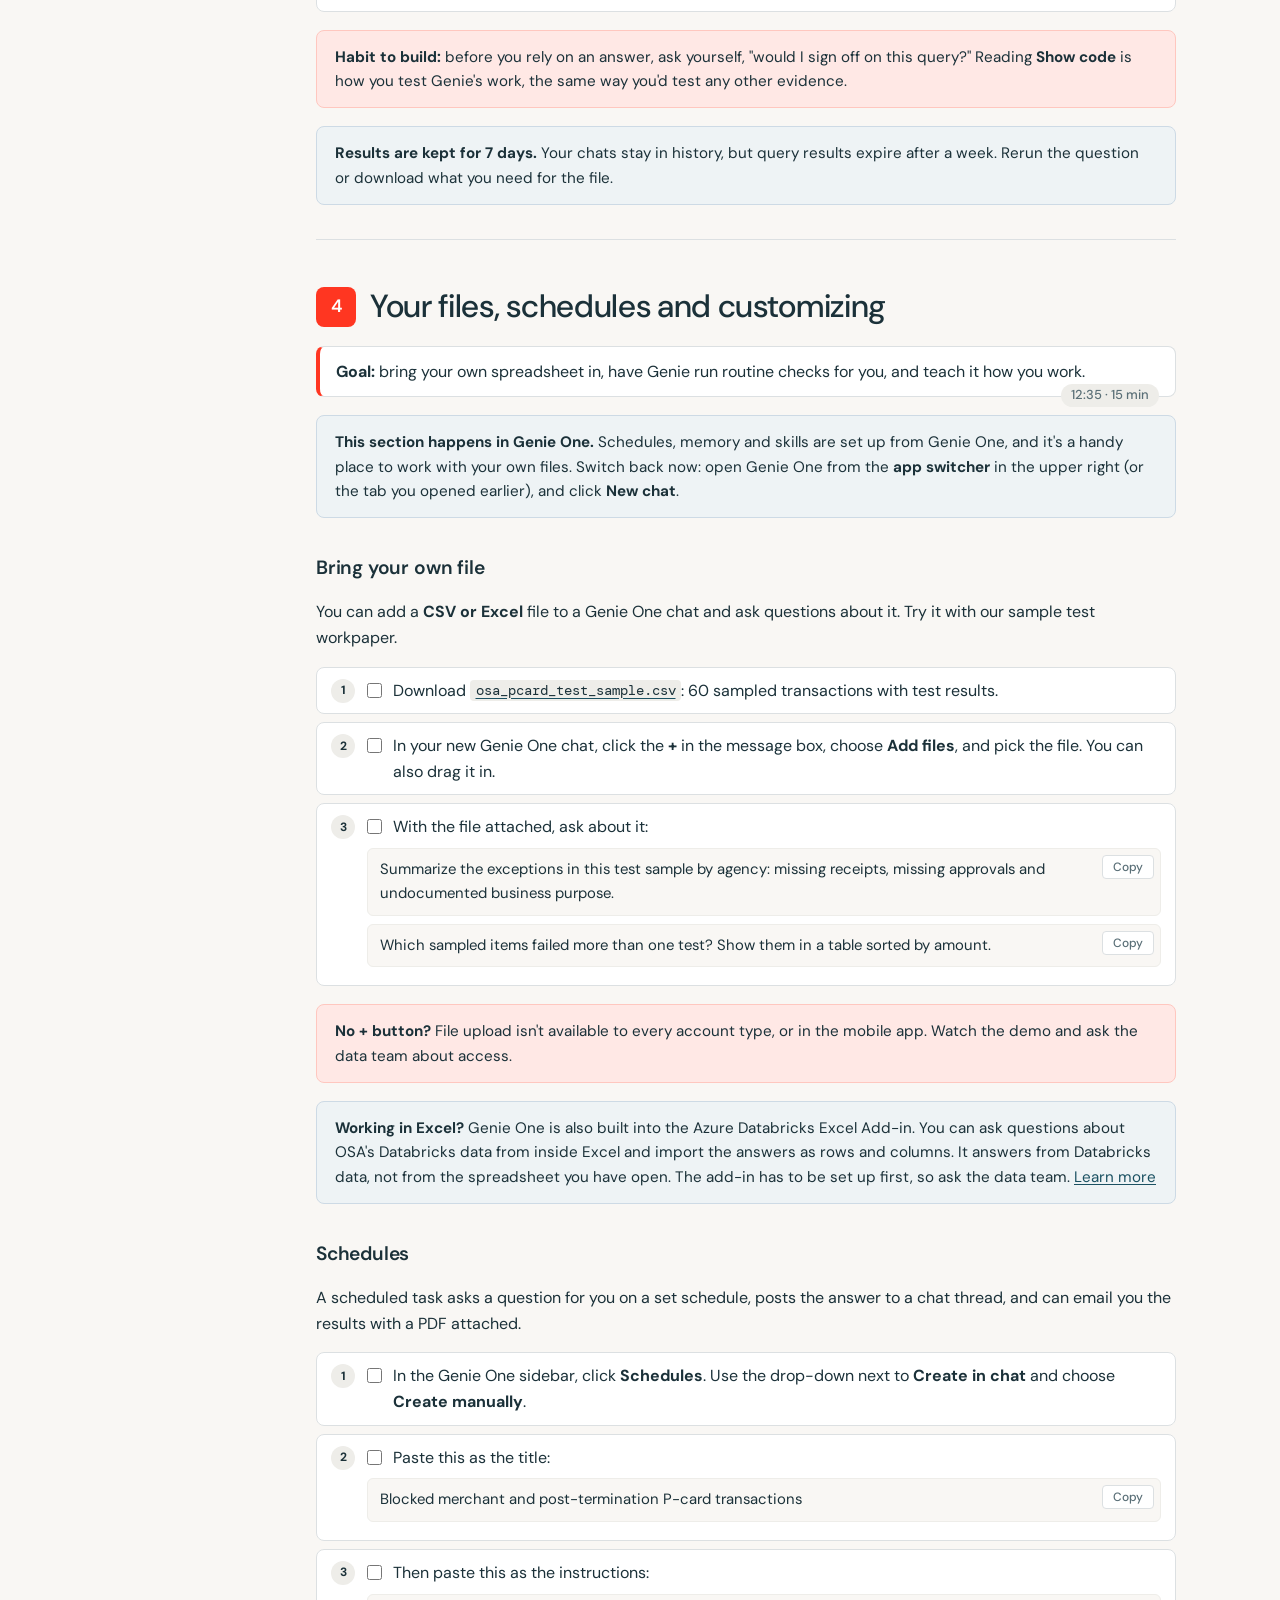
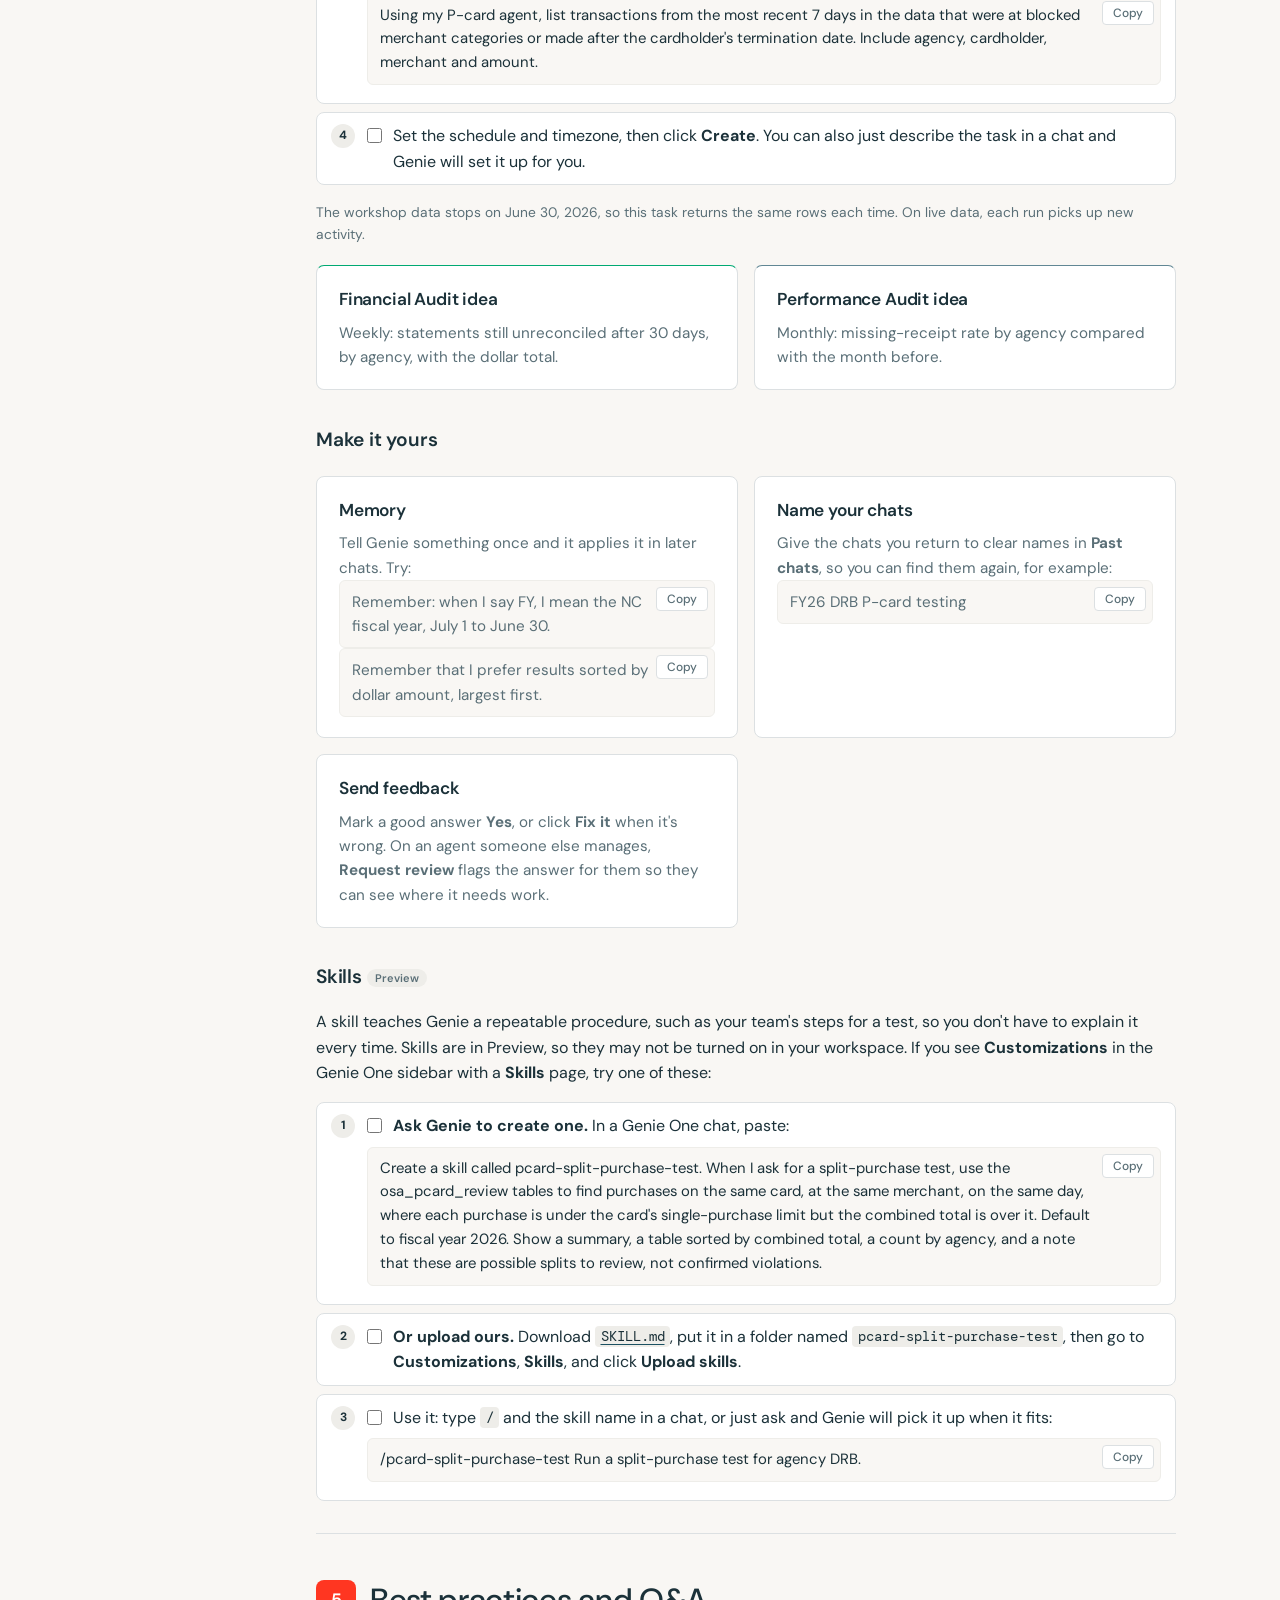
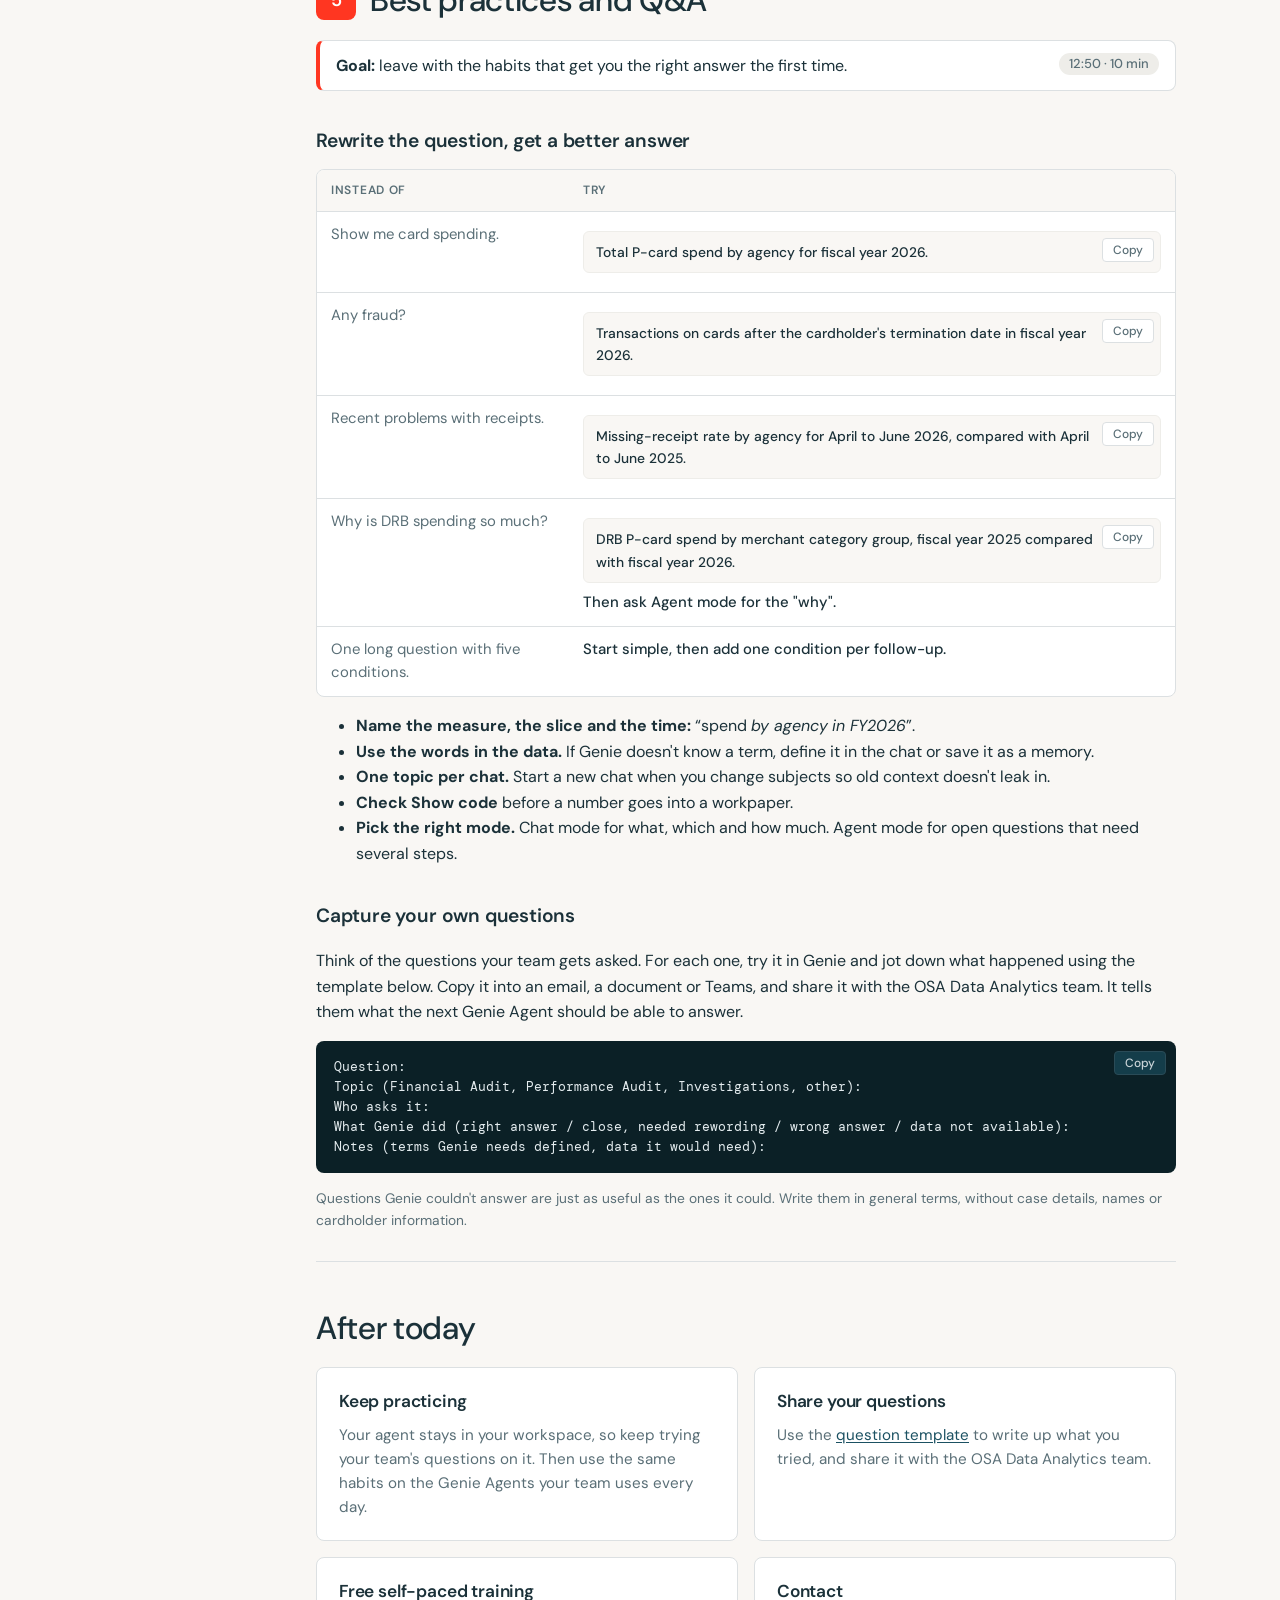
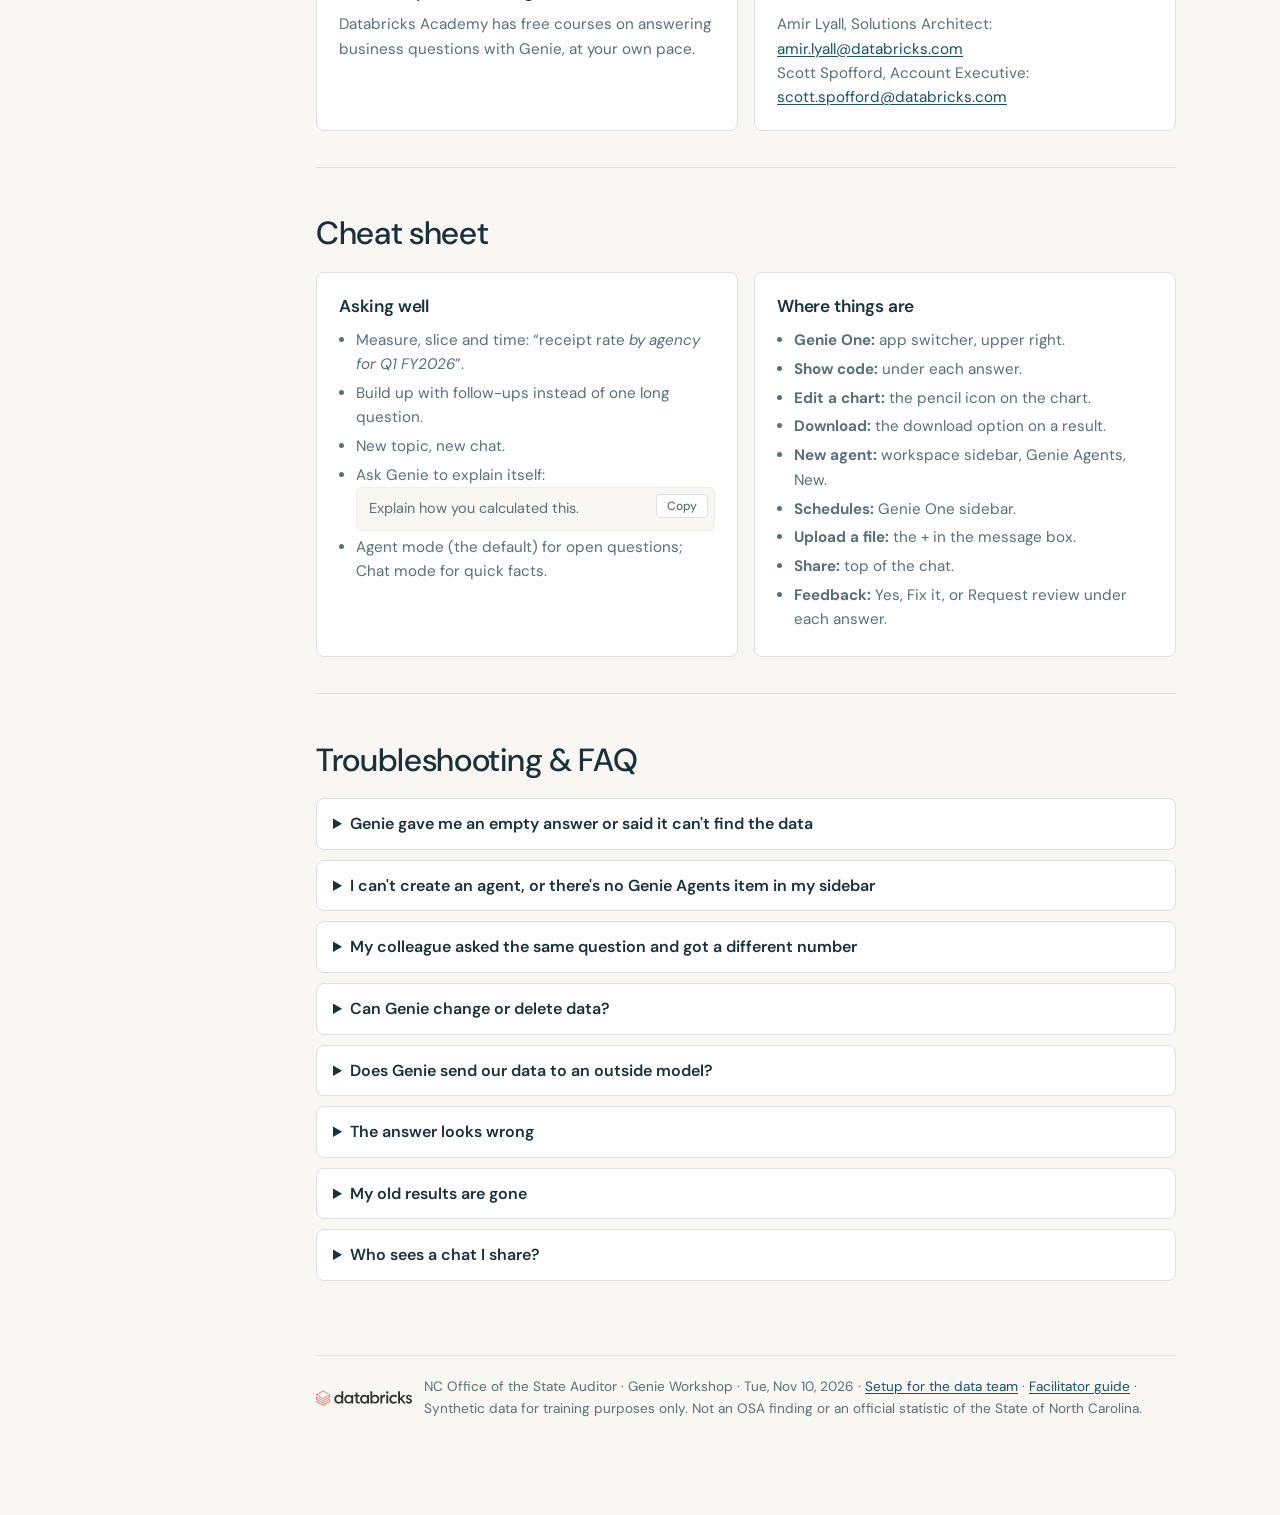
==== commit 15ad9523: "Keep schedule and upload steps in one numbered list Co-authored-by: Isaac <no-reply@databricks.com>" ====
--- a/index.html
+++ b/index.html
@@ -270,10 +270,10 @@
   <ol class="steps" data-group="lab4">
     <li><label><input type="checkbox" data-id="l4a"> Download <a href="osa_pcard_test_sample.csv" download><code>osa_pcard_test_sample.csv</code></a>: 60 sampled transactions with test results.</label></li>
     <li><label><input type="checkbox" data-id="l4b"> In your new Genie One chat, click the <strong>+</strong> in the message box, choose <strong>Add files</strong>, and pick the file. You can also drag it in.</label></li>
-    <li><label><input type="checkbox" data-id="l4c"> With the file attached, ask about it:</label></li>
-  </ol>
-  <p class="q">Summarize the exceptions in this test sample by agency: missing receipts, missing approvals and undocumented business purpose.</p>
-  <p class="q">Which sampled items failed more than one test? Show them in a table sorted by amount.</p>
+    <li><label><input type="checkbox" data-id="l4c"> With the file attached, ask about it:</label>
+      <p class="q">Summarize the exceptions in this test sample by agency: missing receipts, missing approvals and undocumented business purpose.</p>
+      <p class="q">Which sampled items failed more than one test? Show them in a table sorted by amount.</p></li>
+  </ol>
   <div class="callout tip"><strong>No + button?</strong> File upload isn't available to every account type, or in the mobile app. Watch the demo and ask the data team about access.</div>
   <div class="callout info"><strong>Working in Excel?</strong> Genie One is also built into the Azure Databricks Excel Add-in. You can ask questions about OSA's Databricks data from inside Excel and import the answers as rows and columns.
   It answers from Databricks data, not from the spreadsheet you have open. The add-in has to be set up first, so ask the data team. <a href="https://learn.microsoft.com/en-us/azure/databricks/integrations/excel/genie" target="_blank" rel="noopener">Learn more</a></div>
@@ -283,10 +283,8 @@
     <li><label><input type="checkbox" data-id="l4d"> In the Genie One sidebar, click <strong>Schedules</strong>. Use the drop-down next to <strong>Create in chat</strong> and choose <strong>Create manually</strong>.</label></li>
     <li><label><input type="checkbox" data-id="l4e"> Paste this as the title:</label>
       <p class="q">Blocked merchant and post-termination P-card transactions</p></li>
-    <li><label><input type="checkbox" data-id="l4e2"> Then paste this as the instructions:</label></li>
-  </ol>
-  <p class="q">Using my P-card agent, list transactions from the most recent 7 days in the data that were at blocked merchant categories or made after the cardholder's termination date. Include agency, cardholder, merchant and amount.</p>
-  <ol class="steps" data-group="lab4c">
+    <li><label><input type="checkbox" data-id="l4e2"> Then paste this as the instructions:</label>
+      <p class="q">Using my P-card agent, list transactions from the most recent 7 days in the data that were at blocked merchant categories or made after the cardholder's termination date. Include agency, cardholder, merchant and amount.</p></li>
     <li><label><input type="checkbox" data-id="l4f"> Set the schedule and timezone, then click <strong>Create</strong>. You can also just describe the task in a chat and Genie will set it up for you.</label></li>
   </ol>
   <p class="muted small">The workshop data stops on June 30, 2026, so this task returns the same rows each time. On live data, each run picks up new activity.</p>
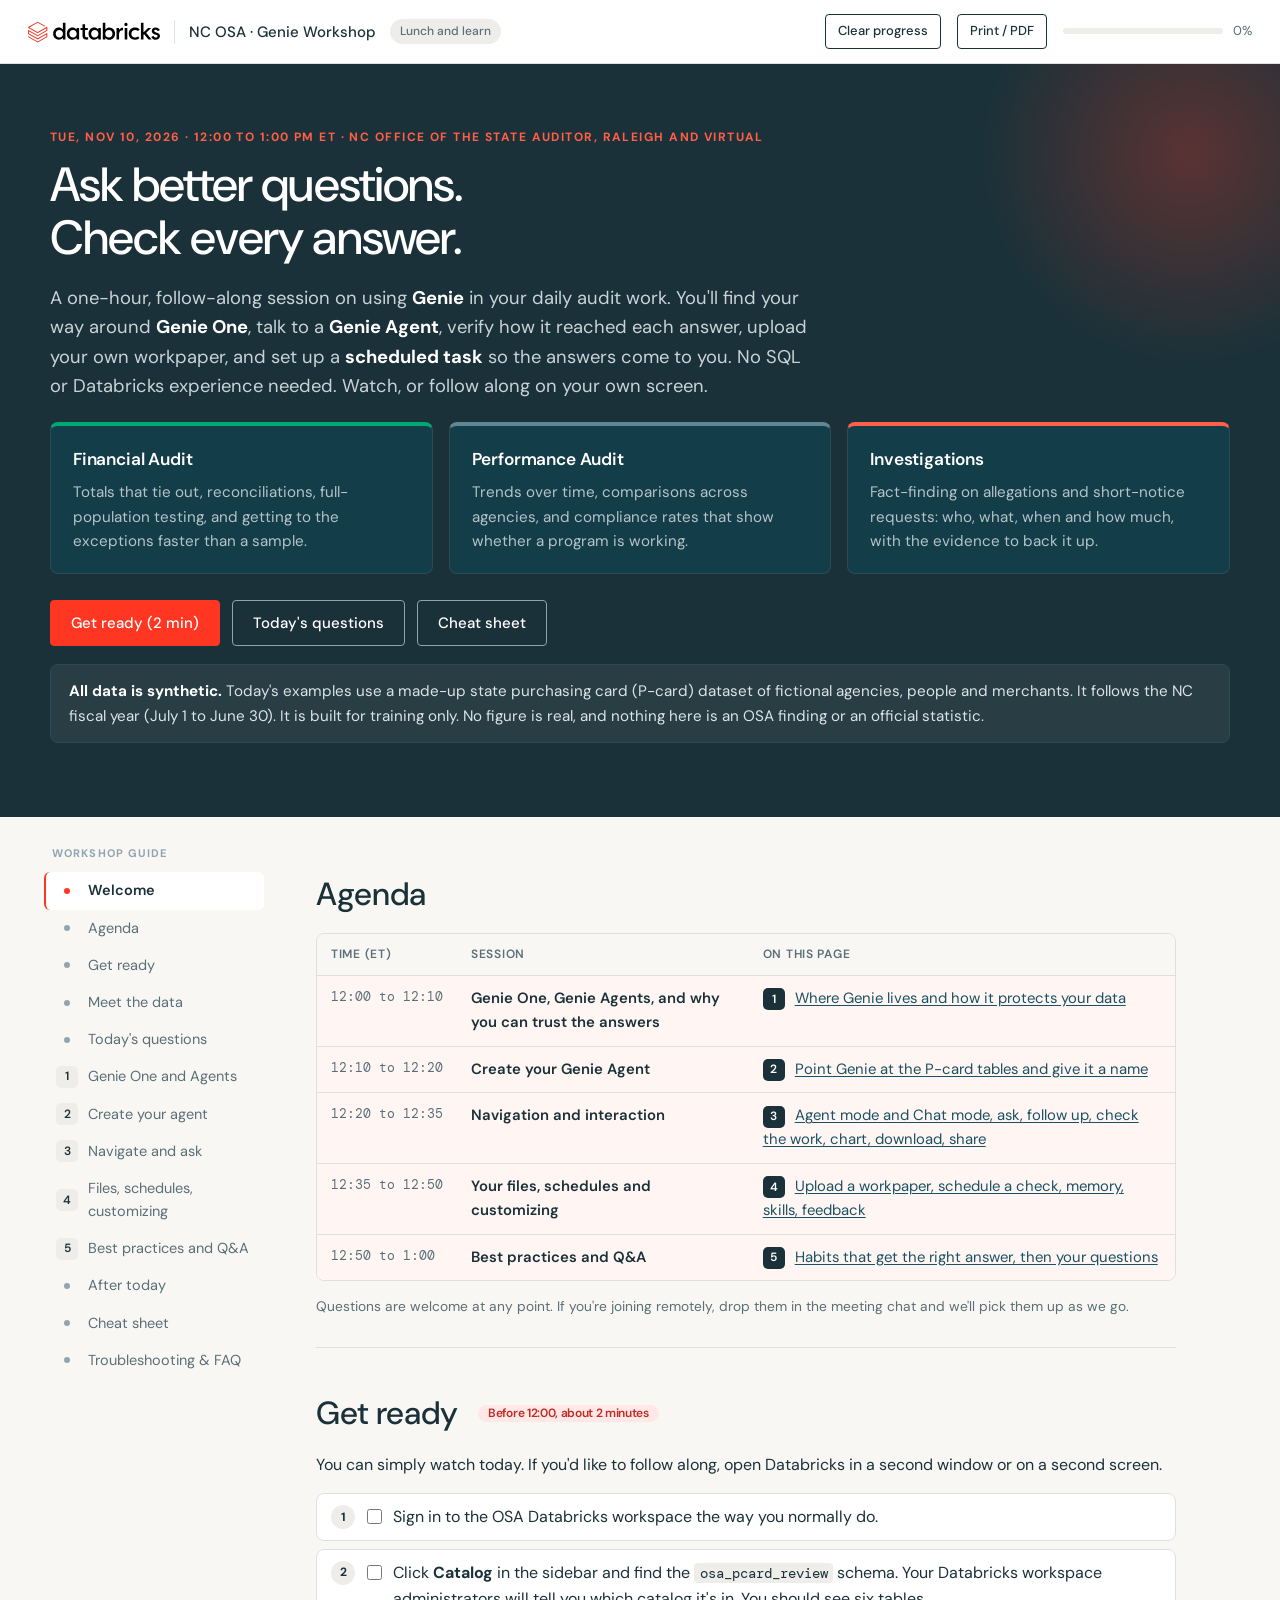
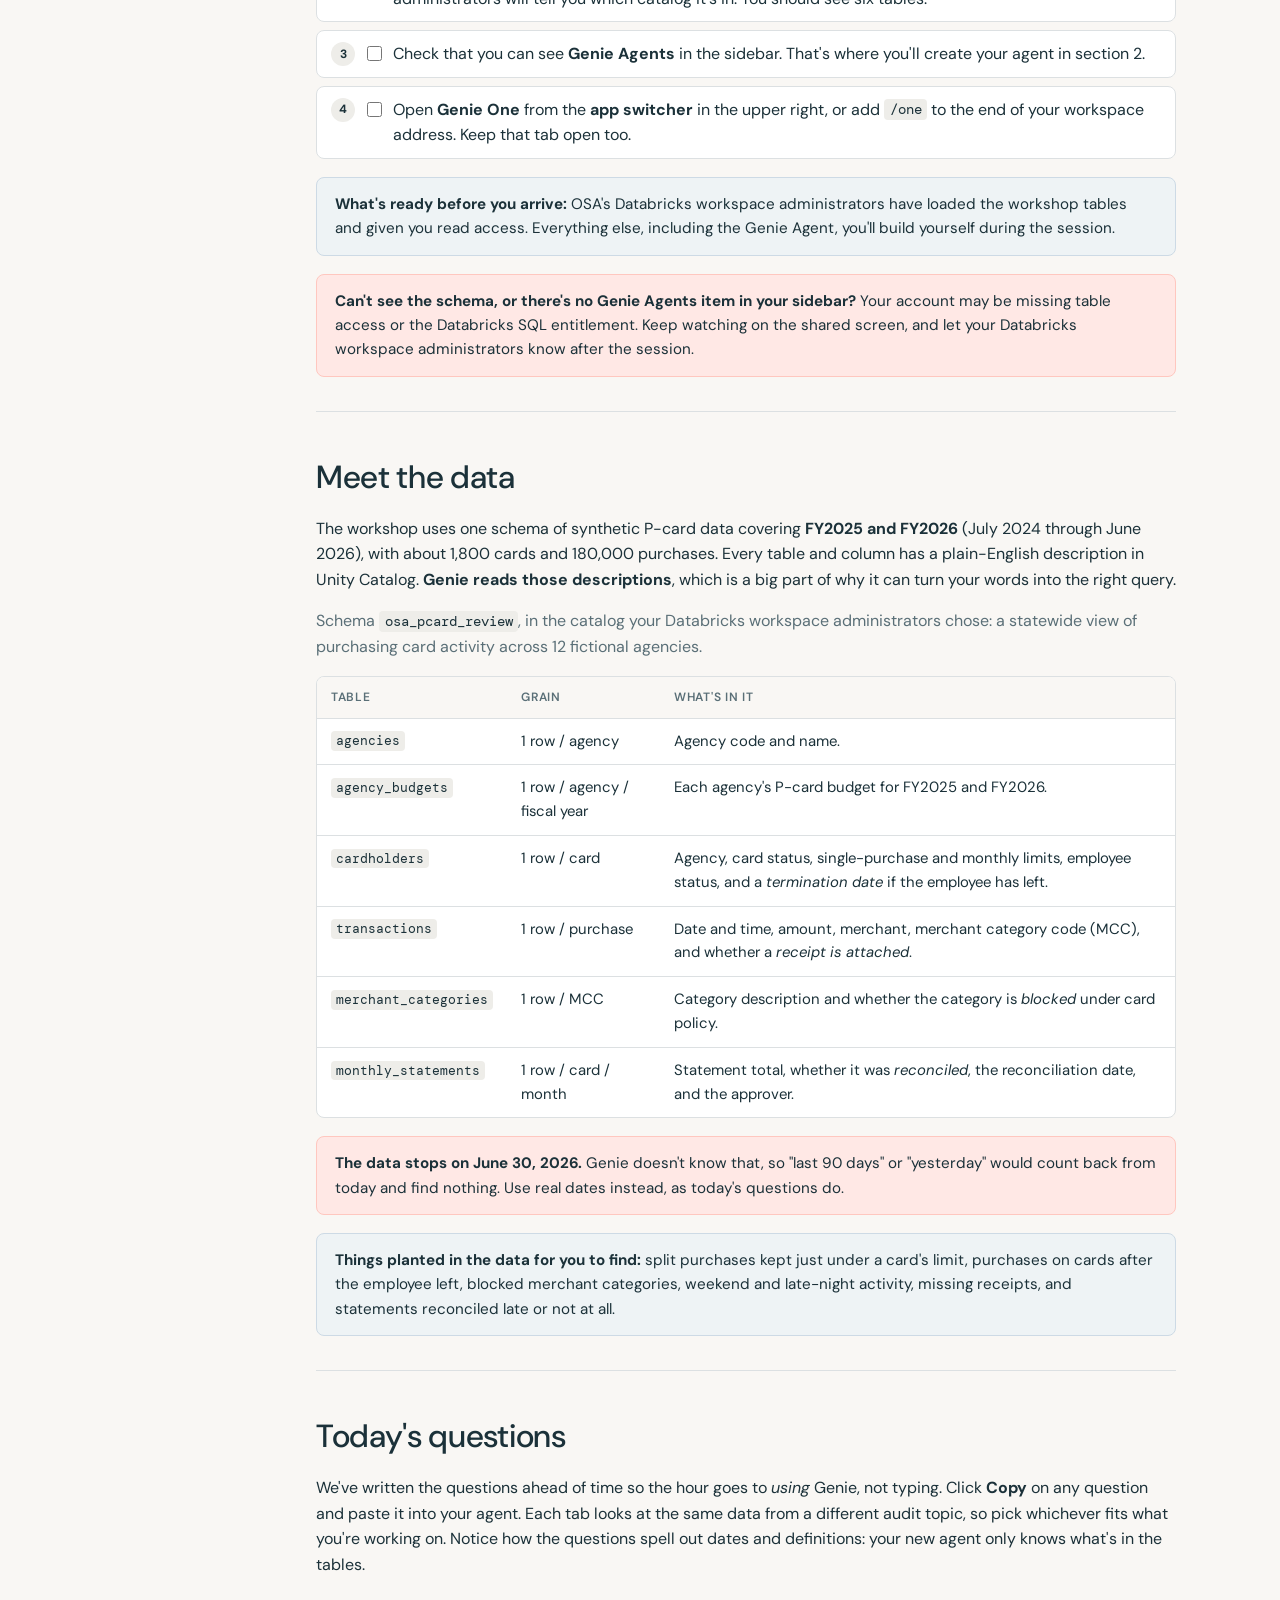
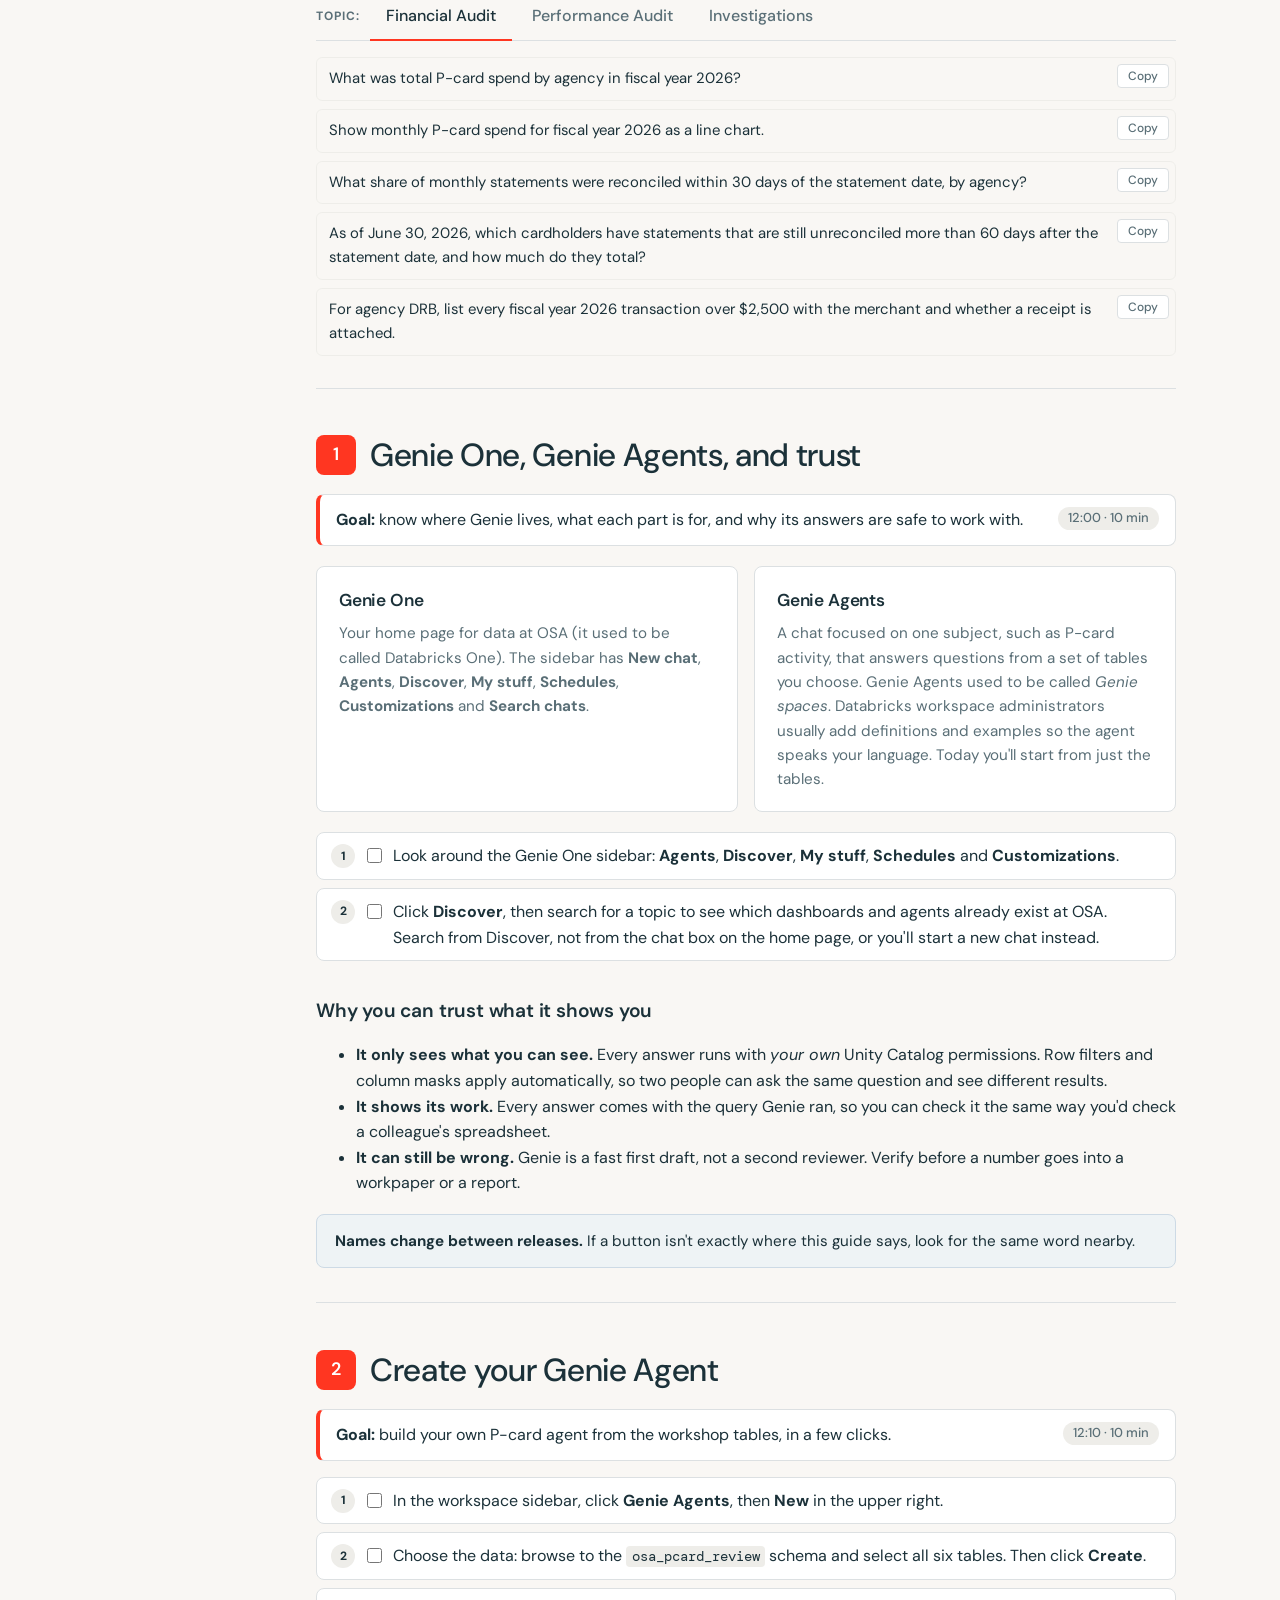
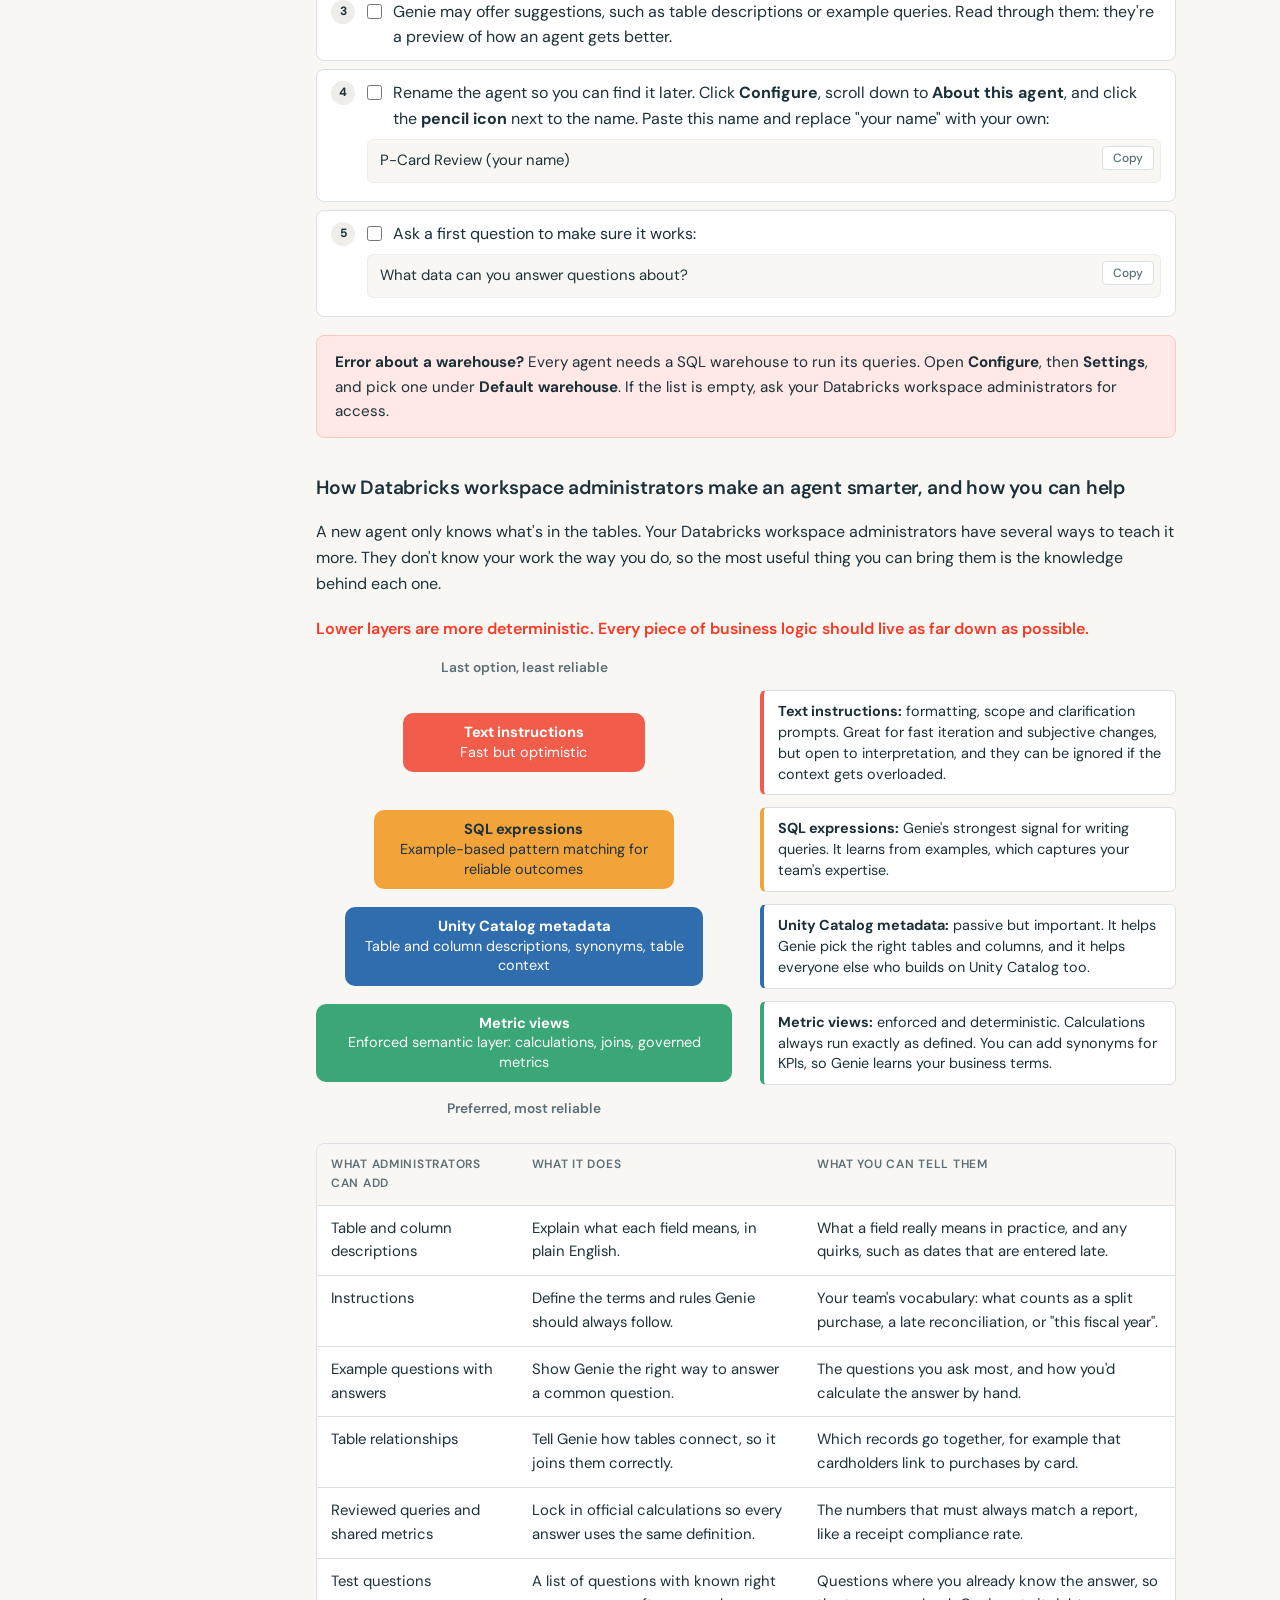
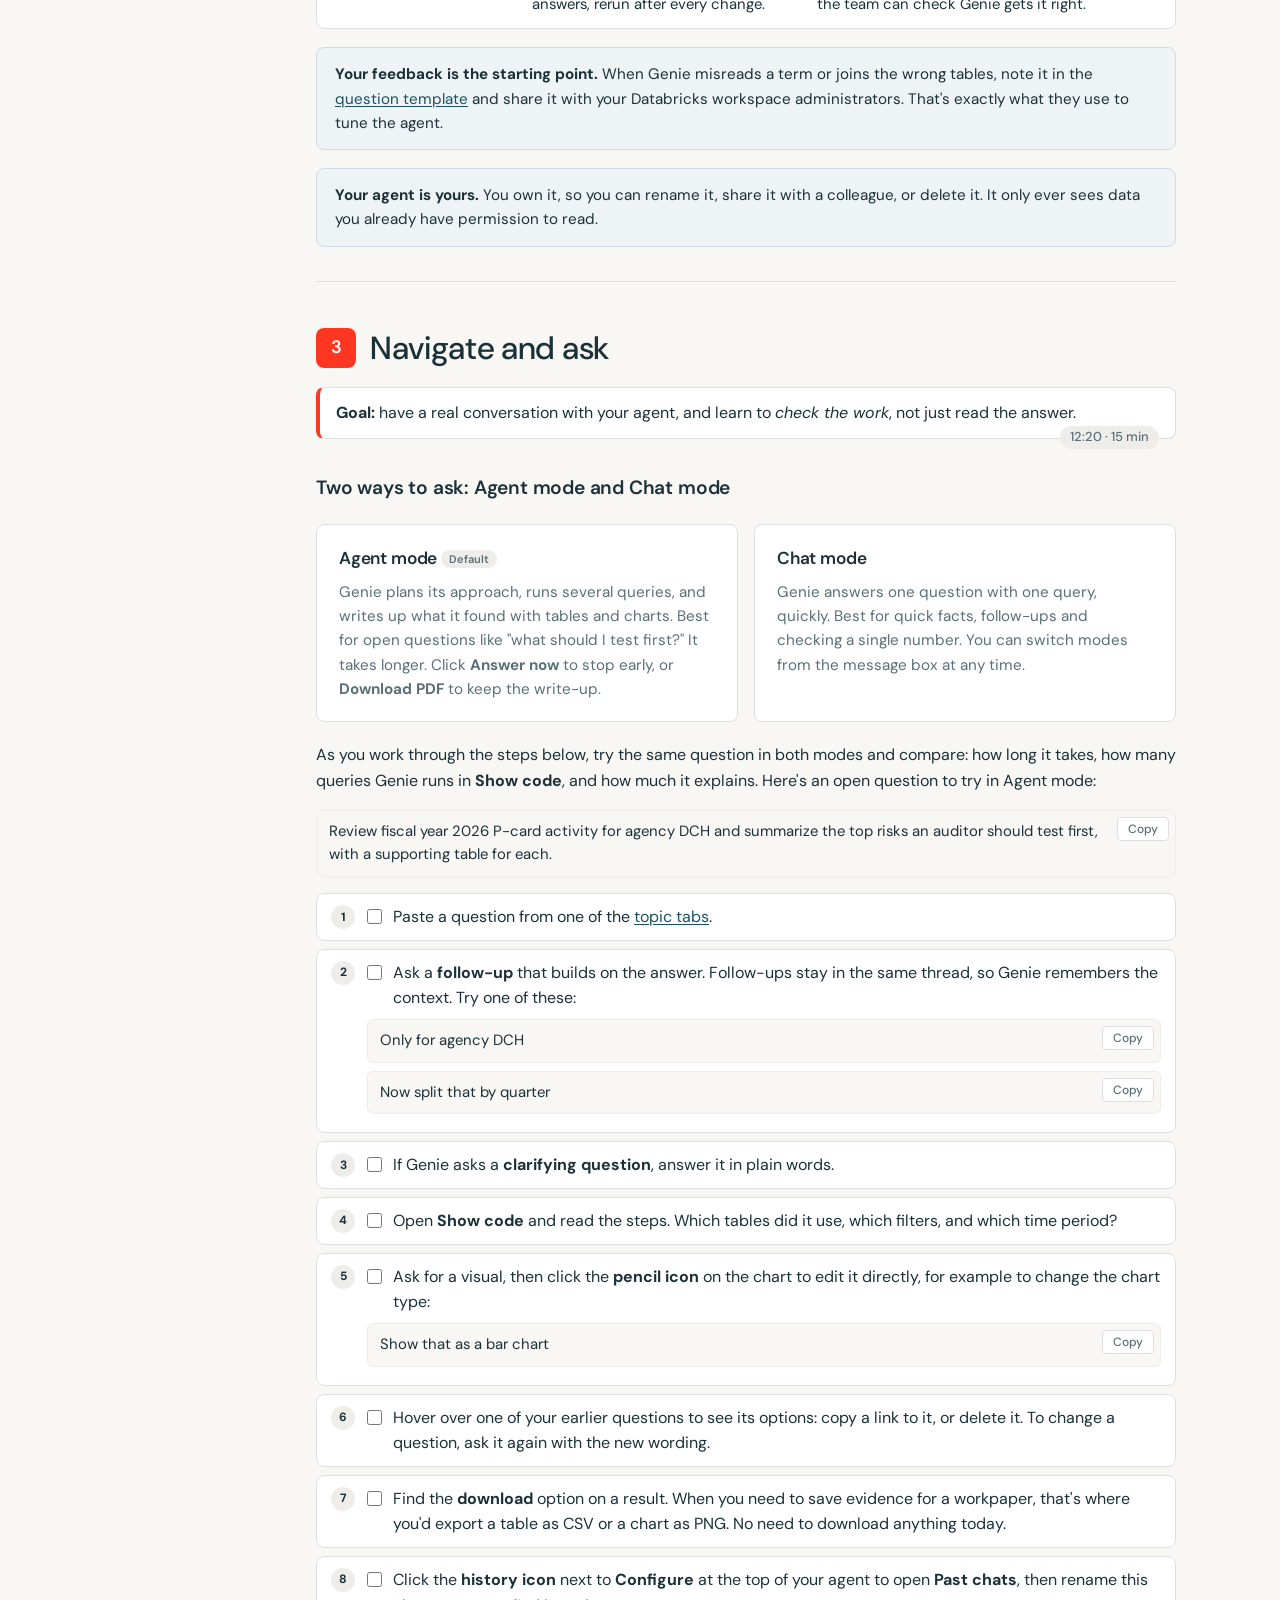
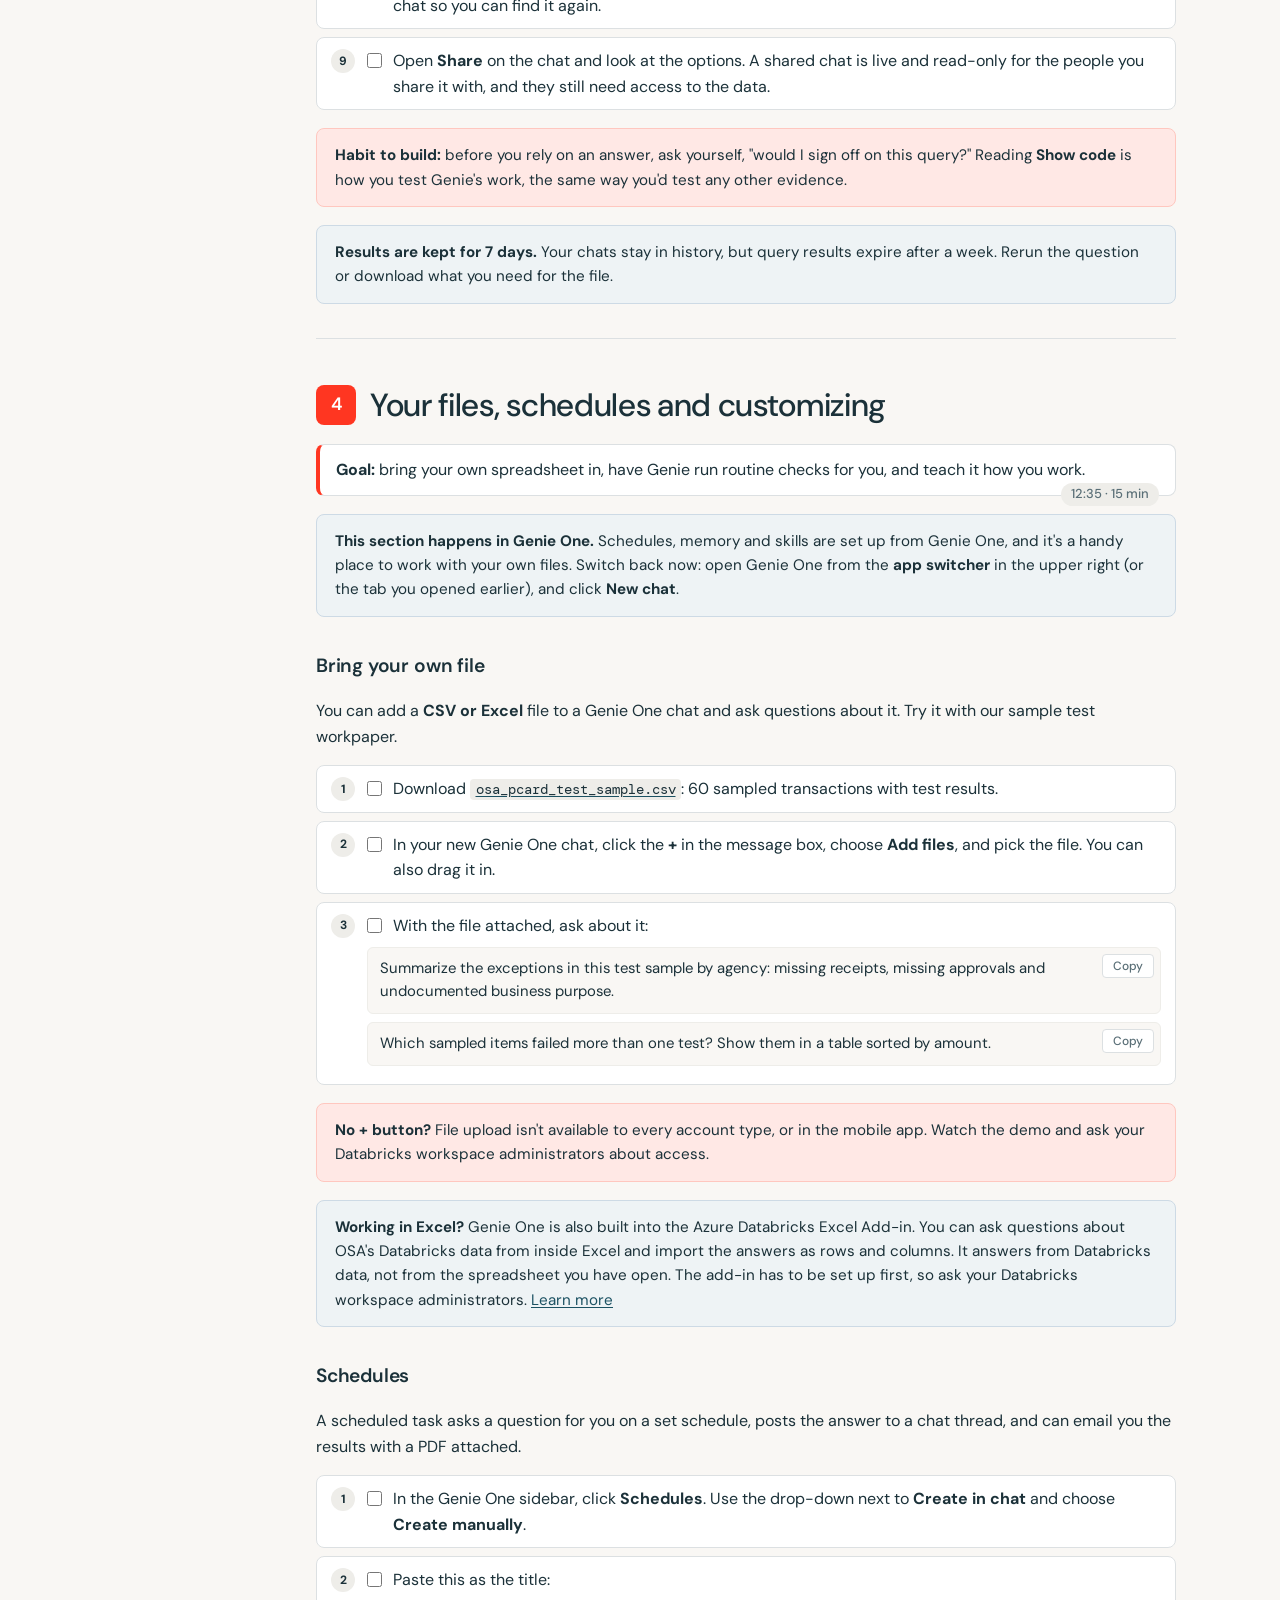
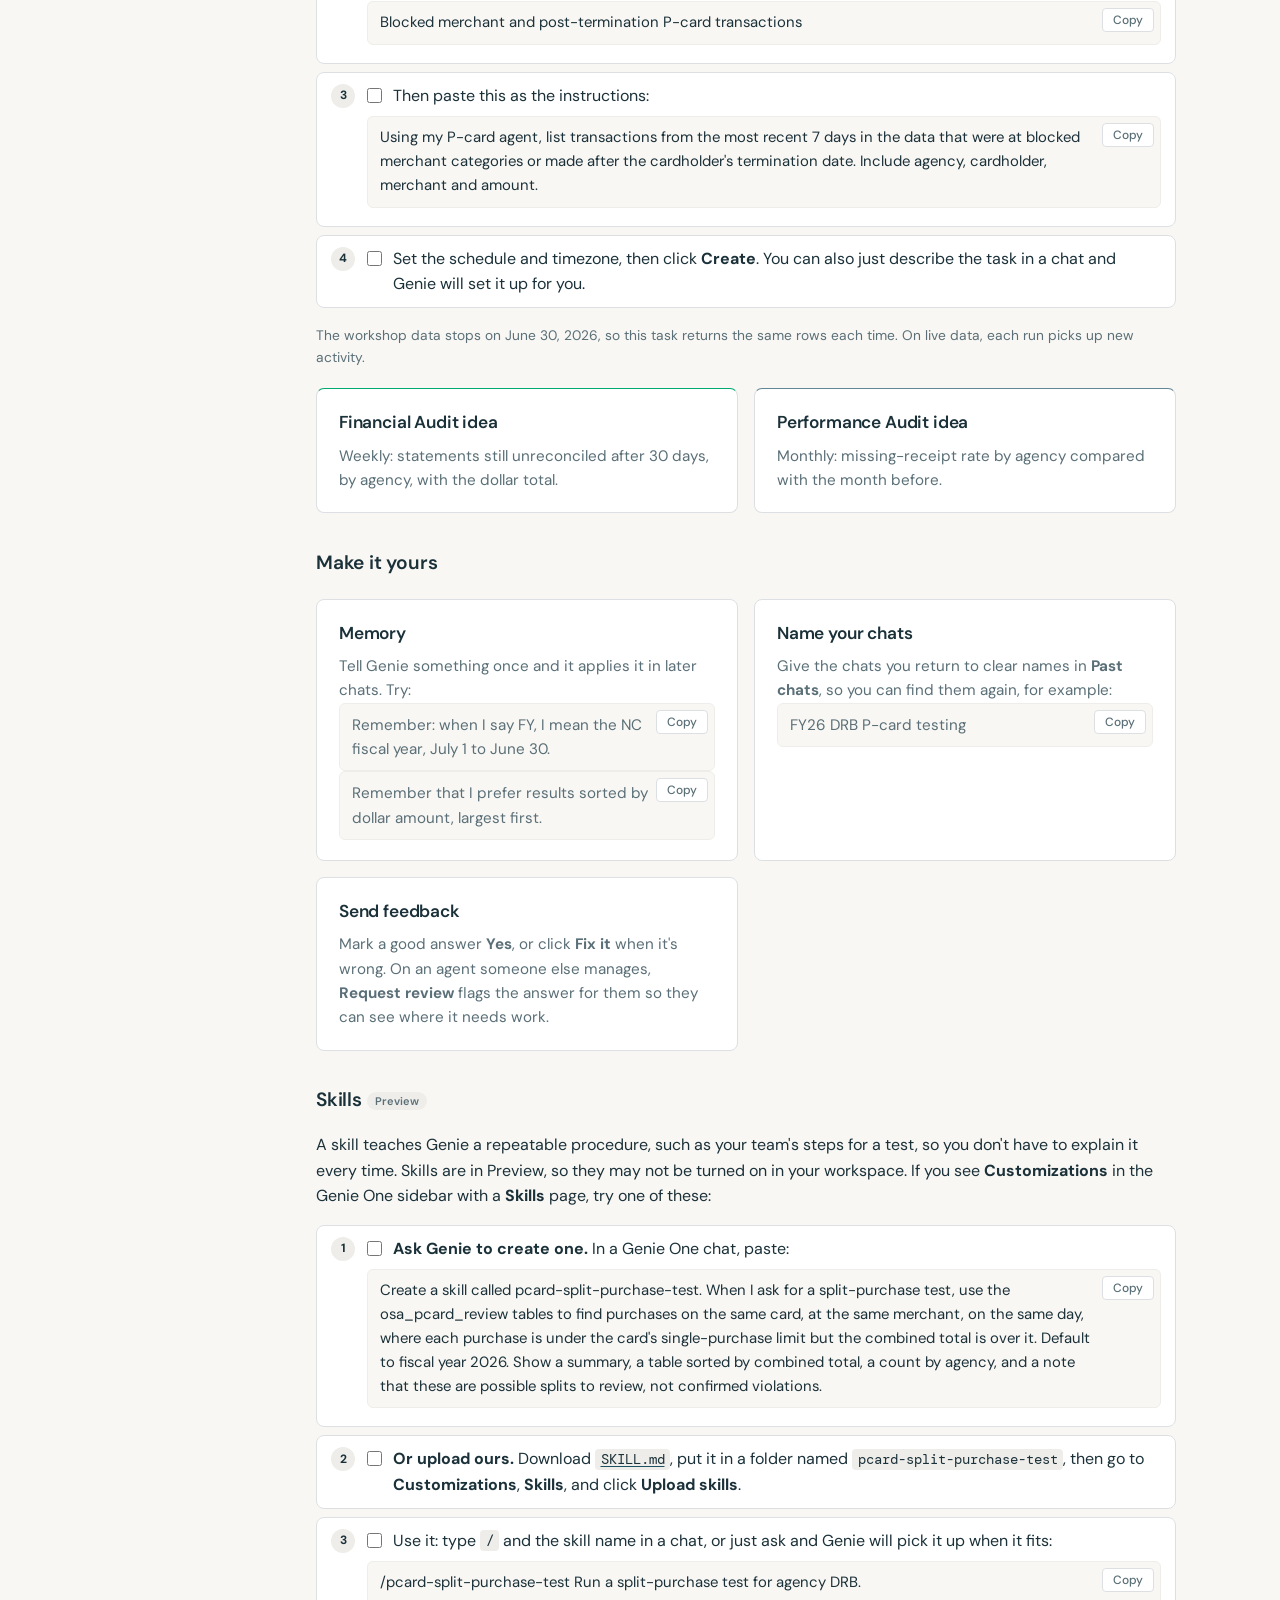
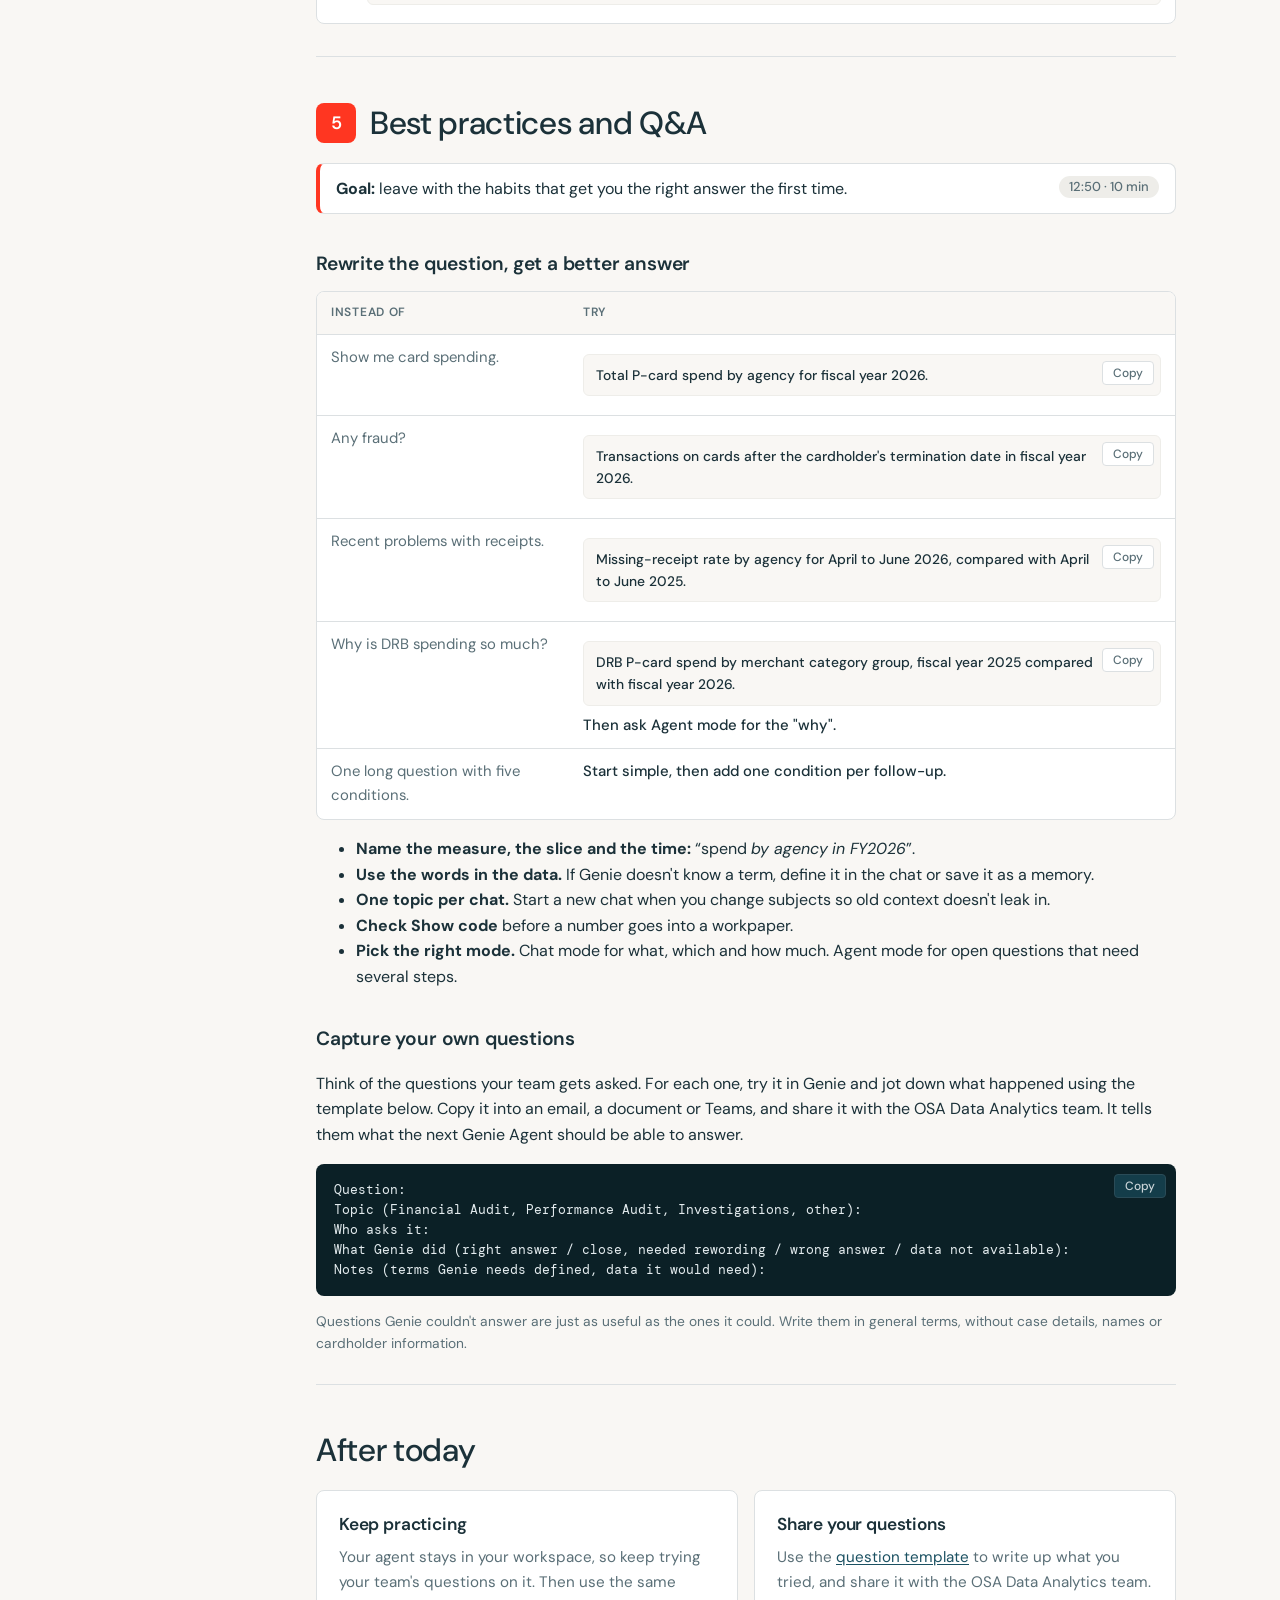
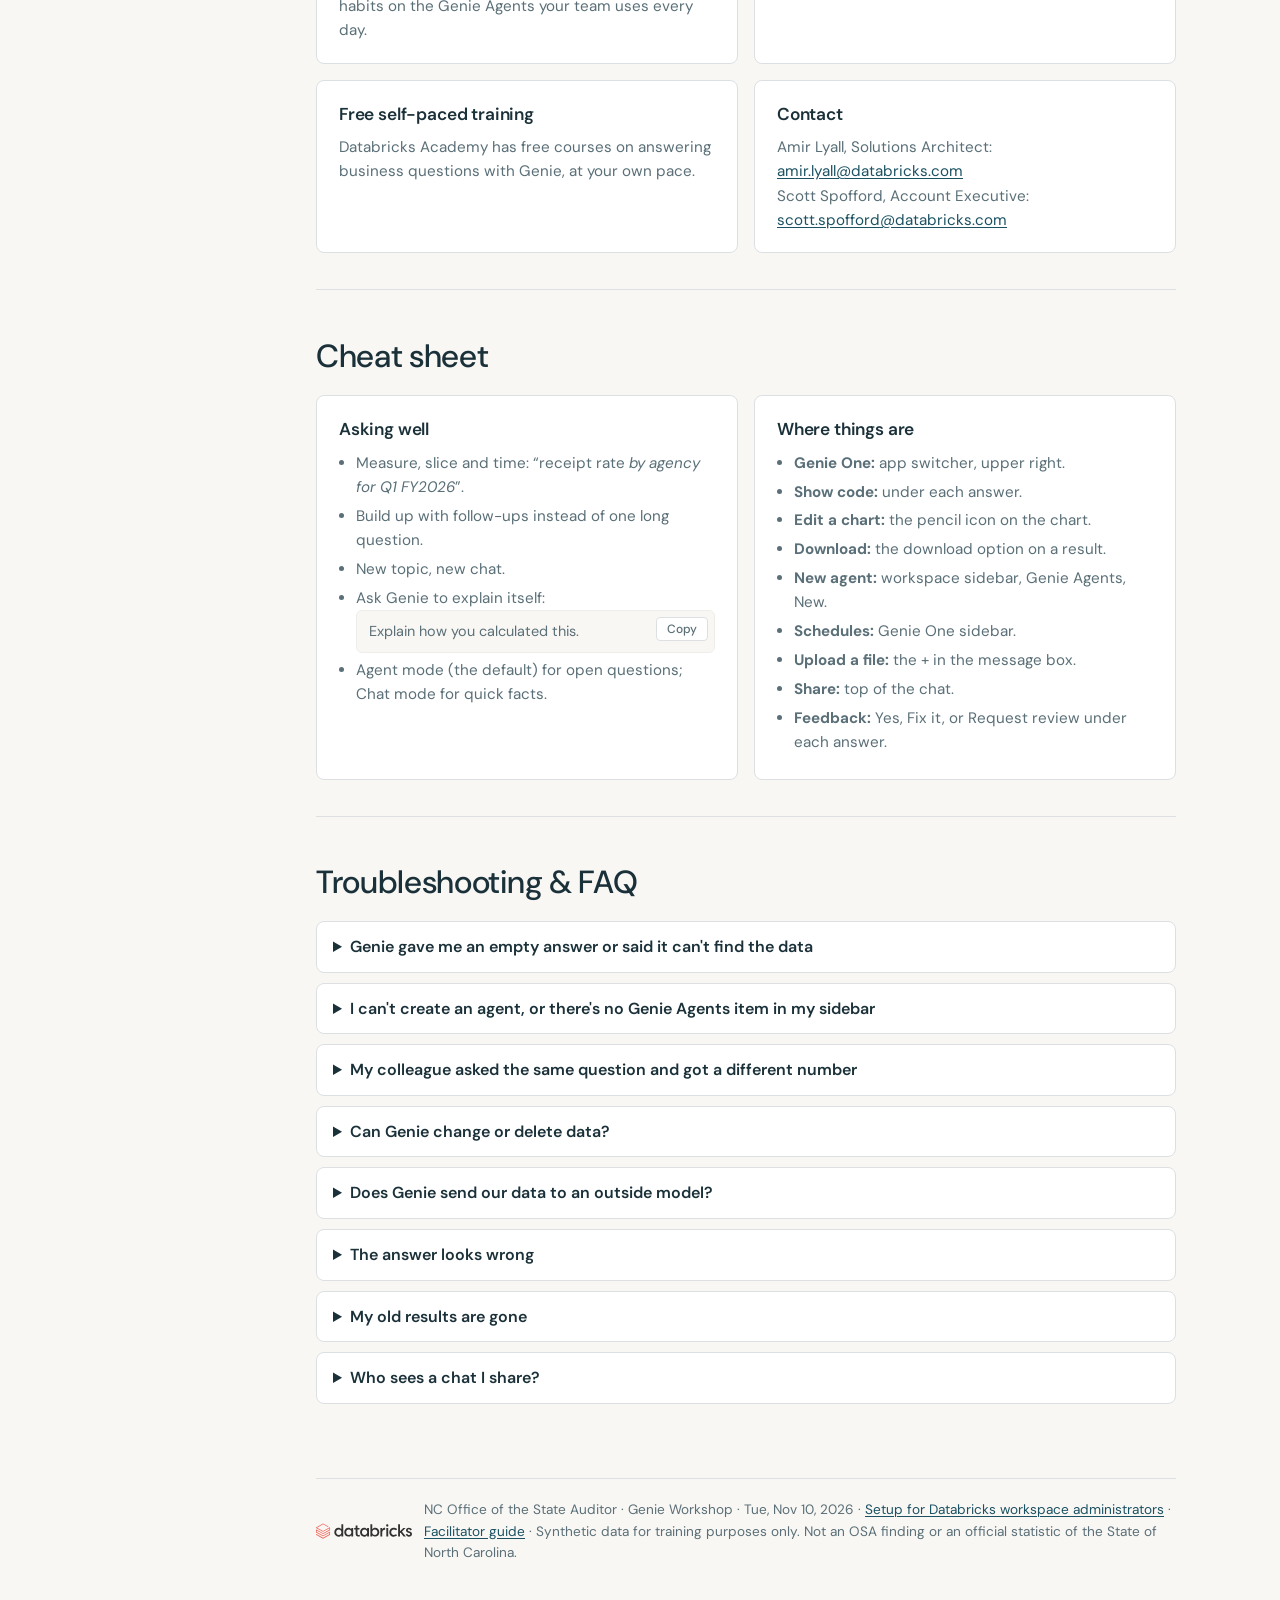
==== commit faf7b314: "Refer to Databricks workspace administrators instead of the data team Co-authored-by: Isaac <no-repl" ====
--- a/index.html
+++ b/index.html
@@ -89,13 +89,13 @@
   <p>You can simply watch today. If you'd like to follow along, open Databricks in a second window or on a second screen.</p>
   <ol class="steps" data-group="start">
     <li><label><input type="checkbox" data-id="s1"> Sign in to the OSA Databricks workspace the way you normally do.</label></li>
-    <li><label><input type="checkbox" data-id="s2"> Click <strong>Catalog</strong> in the sidebar and find the <code>osa_pcard_review</code> schema. The data team will tell you which catalog it's in. You should see six tables.</label></li>
+    <li><label><input type="checkbox" data-id="s2"> Click <strong>Catalog</strong> in the sidebar and find the <code>osa_pcard_review</code> schema. Your Databricks workspace administrators will tell you which catalog it's in. You should see six tables.</label></li>
     <li><label><input type="checkbox" data-id="s3"> Check that you can see <strong>Genie Agents</strong> in the sidebar. That's where you'll create your agent in section 2.</label></li>
     <li><label><input type="checkbox" data-id="s4"> Open <strong>Genie One</strong> from the <strong>app switcher</strong> in the upper right, or add <code>/one</code> to the end of your workspace address. Keep that tab open too.</label></li>
   </ol>
-  <div class="callout info"><strong>What's ready before you arrive:</strong> the OSA data team has loaded the workshop tables and given you read access. Everything else, including the Genie Agent, you'll build yourself during the session.</div>
+  <div class="callout info"><strong>What's ready before you arrive:</strong> OSA's Databricks workspace administrators have loaded the workshop tables and given you read access. Everything else, including the Genie Agent, you'll build yourself during the session.</div>
   <div class="callout tip"><strong>Can't see the schema, or there's no Genie Agents item in your sidebar?</strong> Your account may be missing table access or the Databricks SQL entitlement.
-  Keep watching on the shared screen, and let the data team know after the session.</div>
+  Keep watching on the shared screen, and let your Databricks workspace administrators know after the session.</div>
 </section>
 
 <!-- ============================================================ DATA -->
@@ -103,7 +103,7 @@
   <h2>Meet the data</h2>
   <p>The workshop uses one schema of synthetic P-card data covering <strong>FY2025 and FY2026</strong> (July 2024 through June 2026), with about 1,800 cards and 180,000 purchases. Every table and column has a
   plain-English description in Unity Catalog. <strong>Genie reads those descriptions</strong>, which is a big part of why it can turn your words into the right query.</p>
-  <p class="schema">Schema <code>osa_pcard_review</code>, in the catalog the data team chose: a statewide view of purchasing card activity across 12 fictional agencies.</p>
+  <p class="schema">Schema <code>osa_pcard_review</code>, in the catalog your Databricks workspace administrators chose: a statewide view of purchasing card activity across 12 fictional agencies.</p>
   <table class="tables">
     <thead><tr><th>Table</th><th>Grain</th><th>What's in it</th></tr></thead>
     <tbody>
@@ -165,7 +165,7 @@
     <div class="card"><h3>Genie One</h3><p>Your home page for data at OSA (it used to be called Databricks One). The sidebar has <strong>New chat</strong>, <strong>Agents</strong>, <strong>Discover</strong>,
     <strong>My stuff</strong>, <strong>Schedules</strong>, <strong>Customizations</strong> and <strong>Search chats</strong>.</p></div>
     <div class="card"><h3>Genie Agents</h3><p>A chat focused on one subject, such as P-card activity, that answers questions from a set of tables you choose. Genie Agents used to be called <em>Genie spaces</em>.
-    Data teams usually add definitions and examples so the agent speaks your language. Today you'll start from just the tables.</p></div>
+    Databricks workspace administrators usually add definitions and examples so the agent speaks your language. Today you'll start from just the tables.</p></div>
   </div>
   <ol class="steps" data-group="lab1">
     <li><label><input type="checkbox" data-id="l1a"> Look around the Genie One sidebar: <strong>Agents</strong>, <strong>Discover</strong>, <strong>My stuff</strong>, <strong>Schedules</strong> and <strong>Customizations</strong>.</label></li>
@@ -193,9 +193,9 @@
     <li><label><input type="checkbox" data-id="l2e"> Ask a first question to make sure it works:</label>
       <p class="q">What data can you answer questions about?</p></li>
   </ol>
-  <div class="callout tip"><strong>Error about a warehouse?</strong> Every agent needs a SQL warehouse to run its queries. Open <strong>Configure</strong>, then <strong>Settings</strong>, and pick one under <strong>Default warehouse</strong>. If the list is empty, ask the data team for access.</div>
-  <h3>How the data team makes an agent smarter, and how you can help</h3>
-  <p>A new agent only knows what's in the tables. The data team has several ways to teach it more. They don't know your work the way you do,
+  <div class="callout tip"><strong>Error about a warehouse?</strong> Every agent needs a SQL warehouse to run its queries. Open <strong>Configure</strong>, then <strong>Settings</strong>, and pick one under <strong>Default warehouse</strong>. If the list is empty, ask your Databricks workspace administrators for access.</div>
+  <h3>How Databricks workspace administrators make an agent smarter, and how you can help</h3>
+  <p>A new agent only knows what's in the tables. Your Databricks workspace administrators have several ways to teach it more. They don't know your work the way you do,
   so the most useful thing you can bring them is the knowledge behind each one.</p>
   <div class="layers" role="figure" aria-label="Layers of business logic in a Genie Agent, from least to most reliable">
     <p class="headline">Lower layers are more deterministic. Every piece of business logic should live as far down as possible.</p>
@@ -213,7 +213,7 @@
     </div>
   </div>
   <table class="toolbox">
-    <thead><tr><th>What the data team can add</th><th>What it does</th><th>What you can tell them</th></tr></thead>
+    <thead><tr><th>What administrators can add</th><th>What it does</th><th>What you can tell them</th></tr></thead>
     <tbody>
       <tr><td>Table and column descriptions</td><td>Explain what each field means, in plain English.</td><td>What a field really means in practice, and any quirks, such as dates that are entered late.</td></tr>
       <tr><td>Instructions</td><td>Define the terms and rules Genie should always follow.</td><td>Your team's vocabulary: what counts as a split purchase, a late reconciliation, or "this fiscal year".</td></tr>
@@ -223,7 +223,7 @@
       <tr><td>Test questions</td><td>A list of questions with known right answers, rerun after every change.</td><td>Questions where you already know the answer, so the team can check Genie gets it right.</td></tr>
     </tbody>
   </table>
-  <div class="callout info"><strong>Your feedback is the starting point.</strong> When Genie misreads a term or joins the wrong tables, note it in the <a href="#lab5">question template</a> and share it with the data team. That's exactly what they use to tune the agent.</div>
+  <div class="callout info"><strong>Your feedback is the starting point.</strong> When Genie misreads a term or joins the wrong tables, note it in the <a href="#question-template">question template</a> and share it with your Databricks workspace administrators. That's exactly what they use to tune the agent.</div>
   <div class="callout info"><strong>Your agent is yours.</strong> You own it, so you can rename it, share it with a colleague, or delete it. It only ever sees data you already have permission to read.</div>
 </section>
 
@@ -274,9 +274,9 @@
       <p class="q">Summarize the exceptions in this test sample by agency: missing receipts, missing approvals and undocumented business purpose.</p>
       <p class="q">Which sampled items failed more than one test? Show them in a table sorted by amount.</p></li>
   </ol>
-  <div class="callout tip"><strong>No + button?</strong> File upload isn't available to every account type, or in the mobile app. Watch the demo and ask the data team about access.</div>
+  <div class="callout tip"><strong>No + button?</strong> File upload isn't available to every account type, or in the mobile app. Watch the demo and ask your Databricks workspace administrators about access.</div>
   <div class="callout info"><strong>Working in Excel?</strong> Genie One is also built into the Azure Databricks Excel Add-in. You can ask questions about OSA's Databricks data from inside Excel and import the answers as rows and columns.
-  It answers from Databricks data, not from the spreadsheet you have open. The add-in has to be set up first, so ask the data team. <a href="https://learn.microsoft.com/en-us/azure/databricks/integrations/excel/genie" target="_blank" rel="noopener">Learn more</a></div>
+  It answers from Databricks data, not from the spreadsheet you have open. The add-in has to be set up first, so ask your Databricks workspace administrators. <a href="https://learn.microsoft.com/en-us/azure/databricks/integrations/excel/genie" target="_blank" rel="noopener">Learn more</a></div>
   <h3>Schedules</h3>
   <p>A scheduled task asks a question for you on a set schedule, posts the answer to a chat thread, and can email you the results with a PDF attached.</p>
   <ol class="steps" data-group="lab4b">
@@ -335,7 +335,7 @@
     <li><strong>Check Show code</strong> before a number goes into a workpaper.</li>
     <li><strong>Pick the right mode.</strong> Chat mode for what, which and how much. Agent mode for open questions that need several steps.</li>
   </ul>
-  <h3>Capture your own questions</h3>
+  <h3 id="question-template">Capture your own questions</h3>
   <p>Think of the questions your team gets asked. For each one, try it in Genie and jot down what happened using the template below.
   Copy it into an email, a document or Teams, and share it with the OSA Data Analytics team. It tells them what the next Genie Agent should be able to answer.</p>
   <div class="codeblock template"><pre>Question:
@@ -351,7 +351,7 @@
   <h2>After today</h2>
   <div class="cards two">
     <div class="card"><h3>Keep practicing</h3><p>Your agent stays in your workspace, so keep trying your team's questions on it. Then use the same habits on the Genie Agents your team uses every day.</p></div>
-    <div class="card"><h3>Share your questions</h3><p>Use the <a href="#lab5">question template</a> to write up what you tried, and share it with the OSA Data Analytics team.</p></div>
+    <div class="card"><h3>Share your questions</h3><p>Use the <a href="#question-template">question template</a> to write up what you tried, and share it with the OSA Data Analytics team.</p></div>
     <div class="card"><h3>Free self-paced training</h3><p>Databricks Academy has free courses on answering business questions with Genie, at your own pace.</p></div>
     <div class="card"><h3>Contact</h3><p>Amir Lyall, Solutions Architect: <a href="mailto:amir.lyall@databricks.com">amir.lyall@databricks.com</a><br>Scott Spofford, Account Executive: <a href="mailto:scott.spofford@databricks.com">scott.spofford@databricks.com</a></p></div>
   </div>
@@ -383,17 +383,17 @@
 <!-- ============================================================ TROUBLESHOOTING -->
 <section id="troubleshooting">
   <h2>Troubleshooting &amp; FAQ</h2>
-  <details class="faq"><summary>Genie gave me an empty answer or said it can't find the data</summary><p>Genie only uses data you have permission to see. An empty answer often means your account doesn't have access to that table yet. Ask the data team.</p></details>
-  <details class="faq"><summary>I can't create an agent, or there's no Genie Agents item in my sidebar</summary><p>Creating an agent needs the Databricks SQL entitlement, access to a SQL warehouse, and read access to the tables. Accounts that only use Genie One can't create agents. Ask the data team, and watch the shared screen in the meantime.</p></details>
+  <details class="faq"><summary>Genie gave me an empty answer or said it can't find the data</summary><p>Genie only uses data you have permission to see. An empty answer often means your account doesn't have access to that table yet. Ask your Databricks workspace administrators.</p></details>
+  <details class="faq"><summary>I can't create an agent, or there's no Genie Agents item in my sidebar</summary><p>Creating an agent needs the Databricks SQL entitlement, access to a SQL warehouse, and read access to the tables. Accounts that only use Genie One can't create agents. Ask your Databricks workspace administrators, and watch the shared screen in the meantime.</p></details>
   <details class="faq"><summary>My colleague asked the same question and got a different number</summary><p>Check two things. First, open <strong>Show code</strong> on both answers, because a small wording difference can change a filter or a date range. Second, you may have different access: row filters can show each person only the rows they're allowed to see.</p></details>
   <details class="faq"><summary>Can Genie change or delete data?</summary><p>No. Genie answers questions by reading data. Nothing you ask in a chat changes the underlying tables.</p></details>
-  <details class="faq"><summary>Does Genie send our data to an outside model?</summary><p>To write a query, Genie uses your question and the table and column descriptions. The query itself runs inside OSA's Databricks workspace, under your permissions. Which AI models Genie may use is controlled by your workspace administrators, so ask the OSA data team about OSA's settings.</p></details>
-  <details class="faq"><summary>The answer looks wrong</summary><p>Read <strong>Show code</strong>, rephrase with the exact measure, slice and time period, or start a new chat. If the agent keeps misreading a term, define it in your question or save it as a memory. On agents the data team manages, click <strong>Fix it</strong> or <strong>Request review</strong> so they can correct it.</p></details>
+  <details class="faq"><summary>Does Genie send our data to an outside model?</summary><p>To write a query, Genie uses your question and the table and column descriptions. The query itself runs inside OSA's Databricks workspace, under your permissions. Which AI models Genie may use is controlled by your Databricks workspace administrators, so ask them about OSA's settings.</p></details>
+  <details class="faq"><summary>The answer looks wrong</summary><p>Read <strong>Show code</strong>, rephrase with the exact measure, slice and time period, or start a new chat. If the agent keeps misreading a term, define it in your question or save it as a memory. On agents your Databricks workspace administrators manage, click <strong>Fix it</strong> or <strong>Request review</strong> so they can correct it.</p></details>
   <details class="faq"><summary>My old results are gone</summary><p>Query results are kept for 7 days. The chat stays in your history, so open it and run the question again.</p></details>
   <details class="faq"><summary>Who sees a chat I share?</summary><p>Only the people allowed by the sharing level you pick. Recipients see it read-only, and they still need access to the data.</p></details>
 </section>
 
-<footer><img src="databricks-logo.svg" alt="Databricks"><span>NC Office of the State Auditor · Genie Workshop · Tue, Nov 10, 2026 · <a href="setup.html">Setup for the data team</a> · <a href="facilitator.html">Facilitator guide</a> · Synthetic data for training purposes only. Not an OSA finding or an official statistic of the State of North Carolina.</span></footer>
+<footer><img src="databricks-logo.svg" alt="Databricks"><span>NC Office of the State Auditor · Genie Workshop · Tue, Nov 10, 2026 · <a href="setup.html">Setup for Databricks workspace administrators</a> · <a href="facilitator.html">Facilitator guide</a> · Synthetic data for training purposes only. Not an OSA finding or an official statistic of the State of North Carolina.</span></footer>
 </main>
 </div>
 
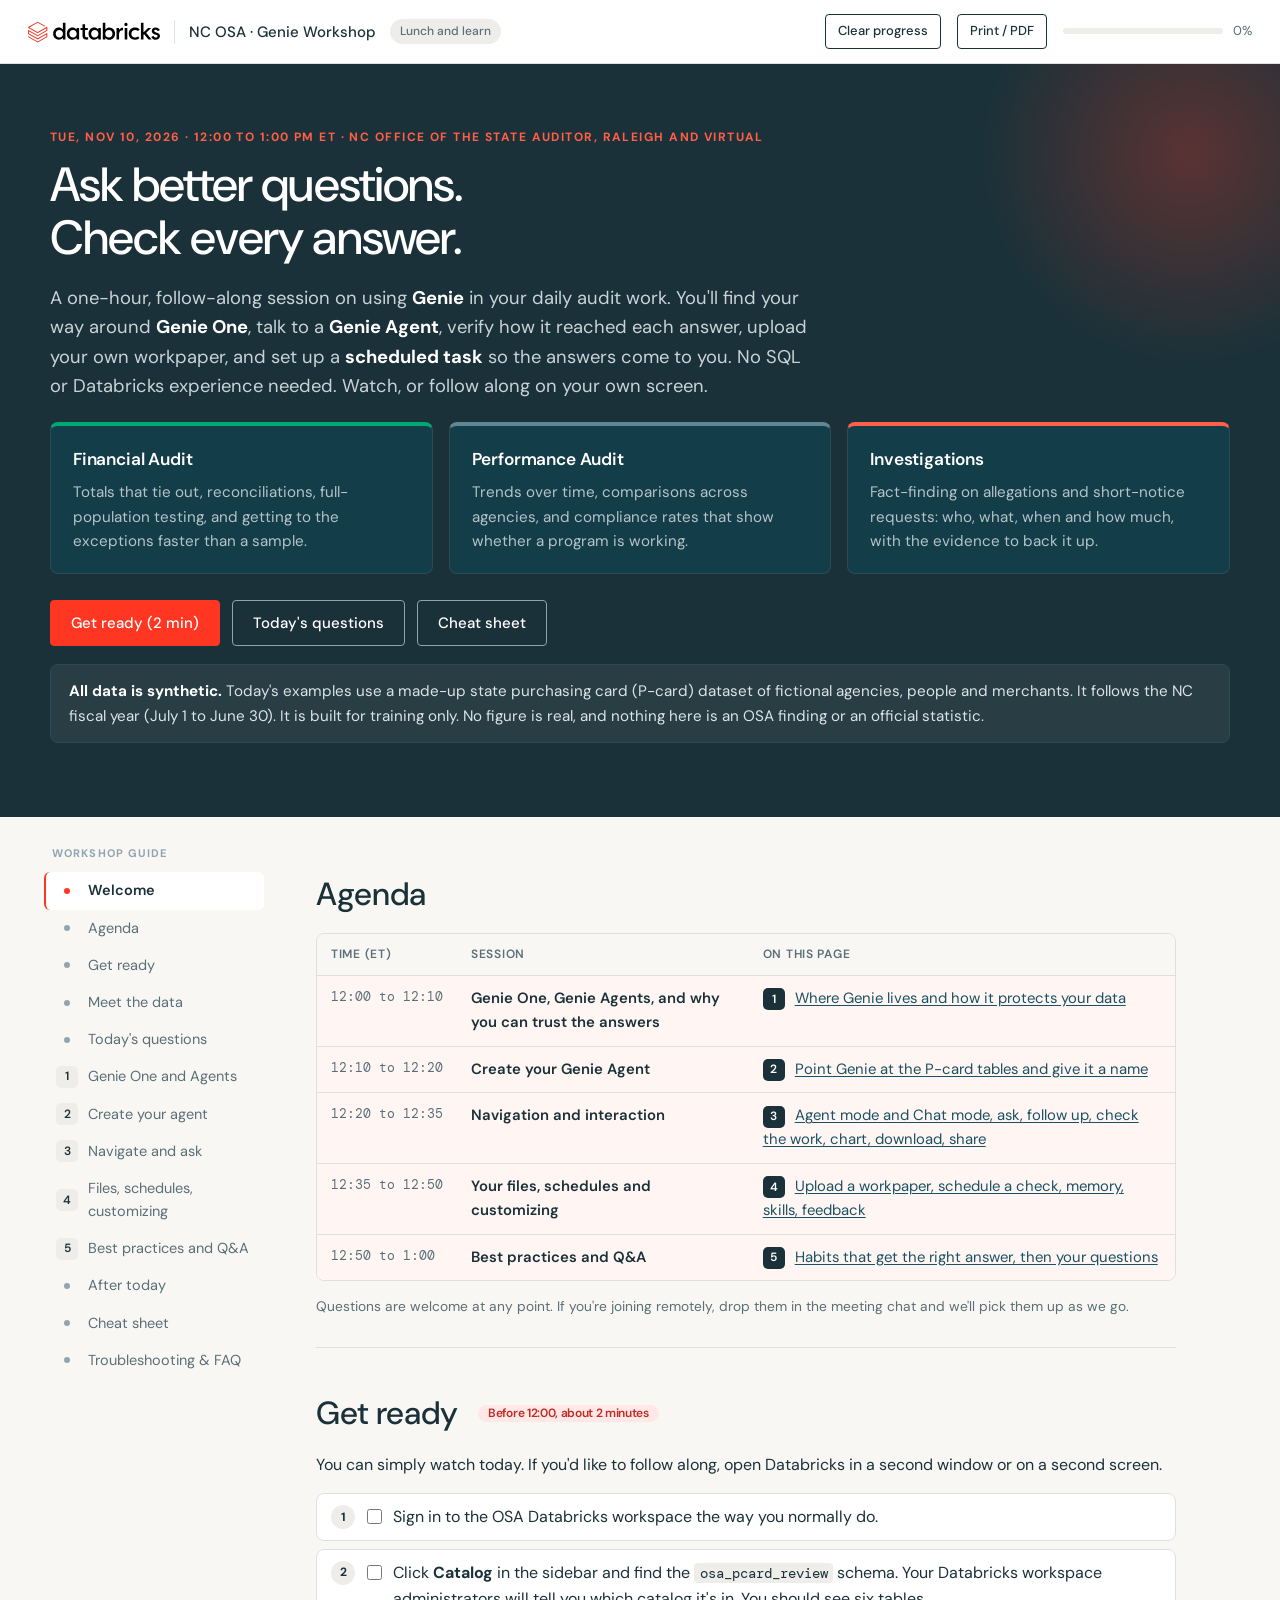
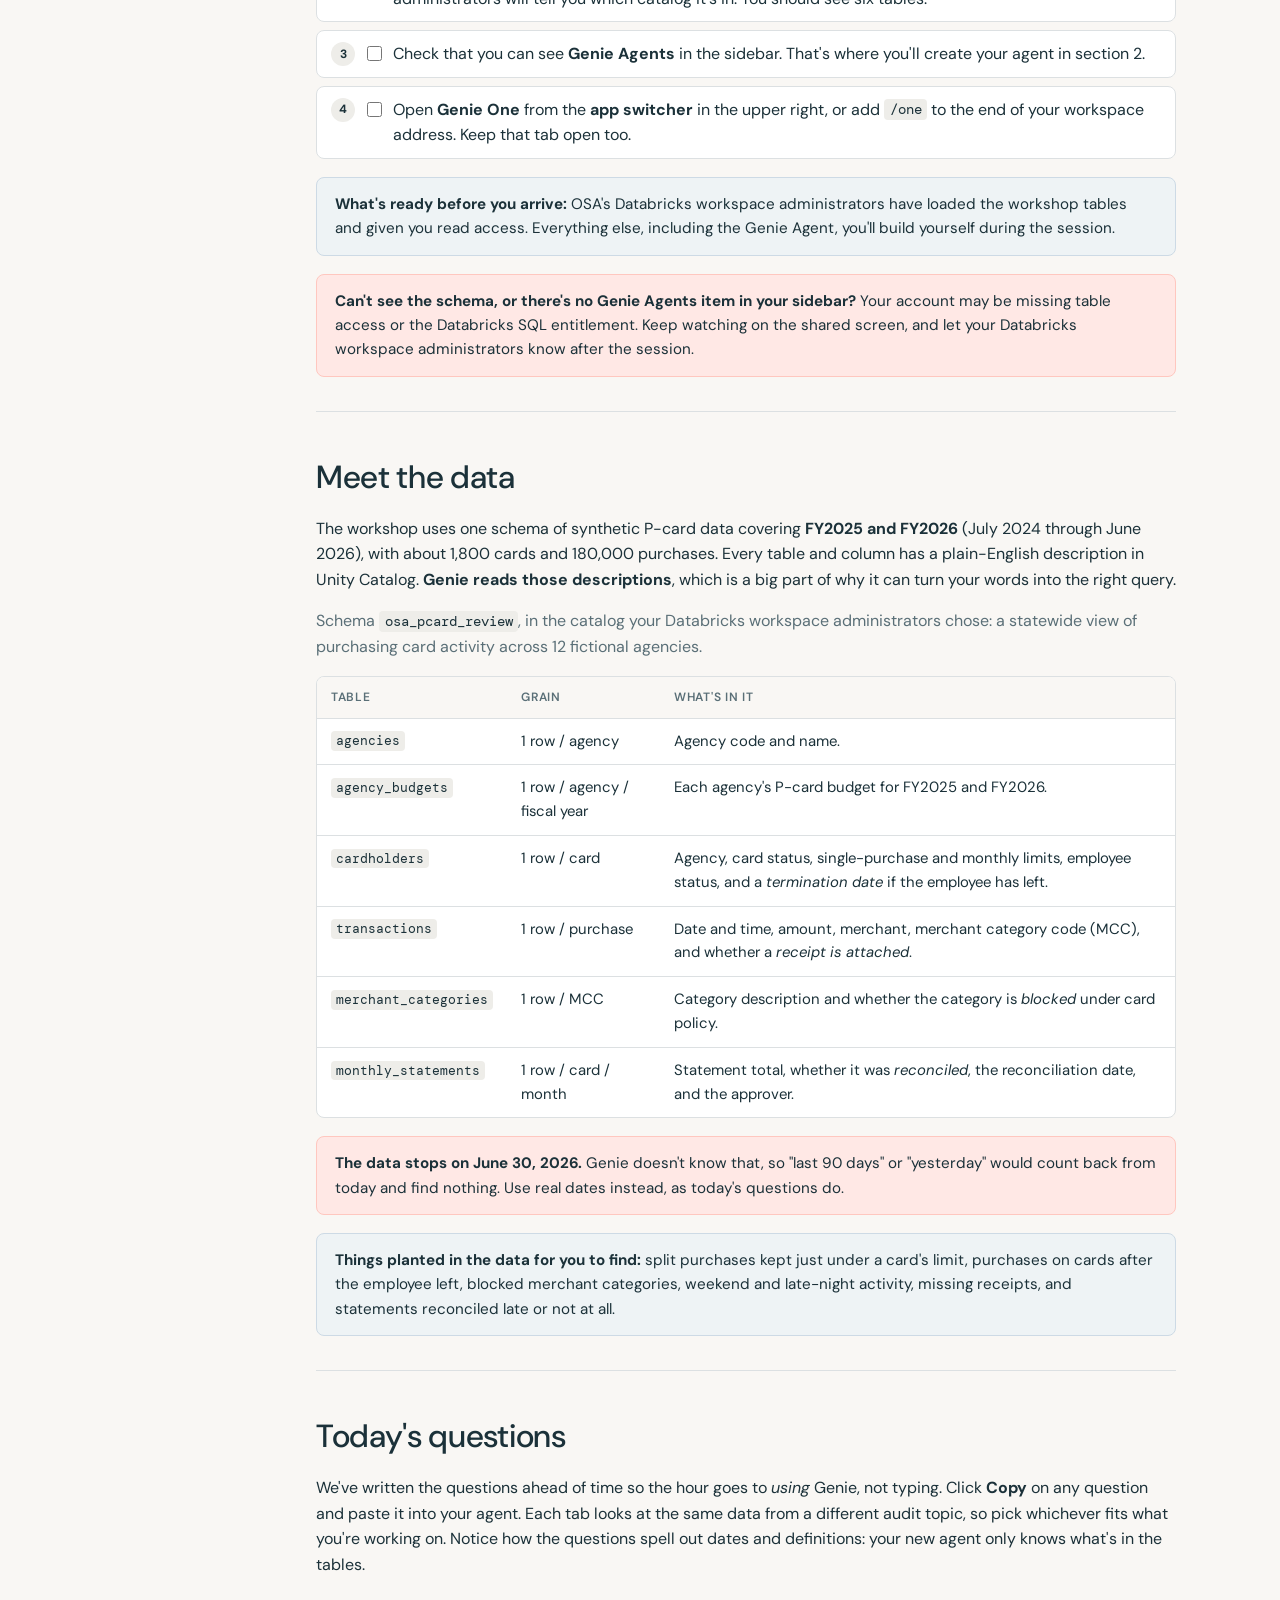
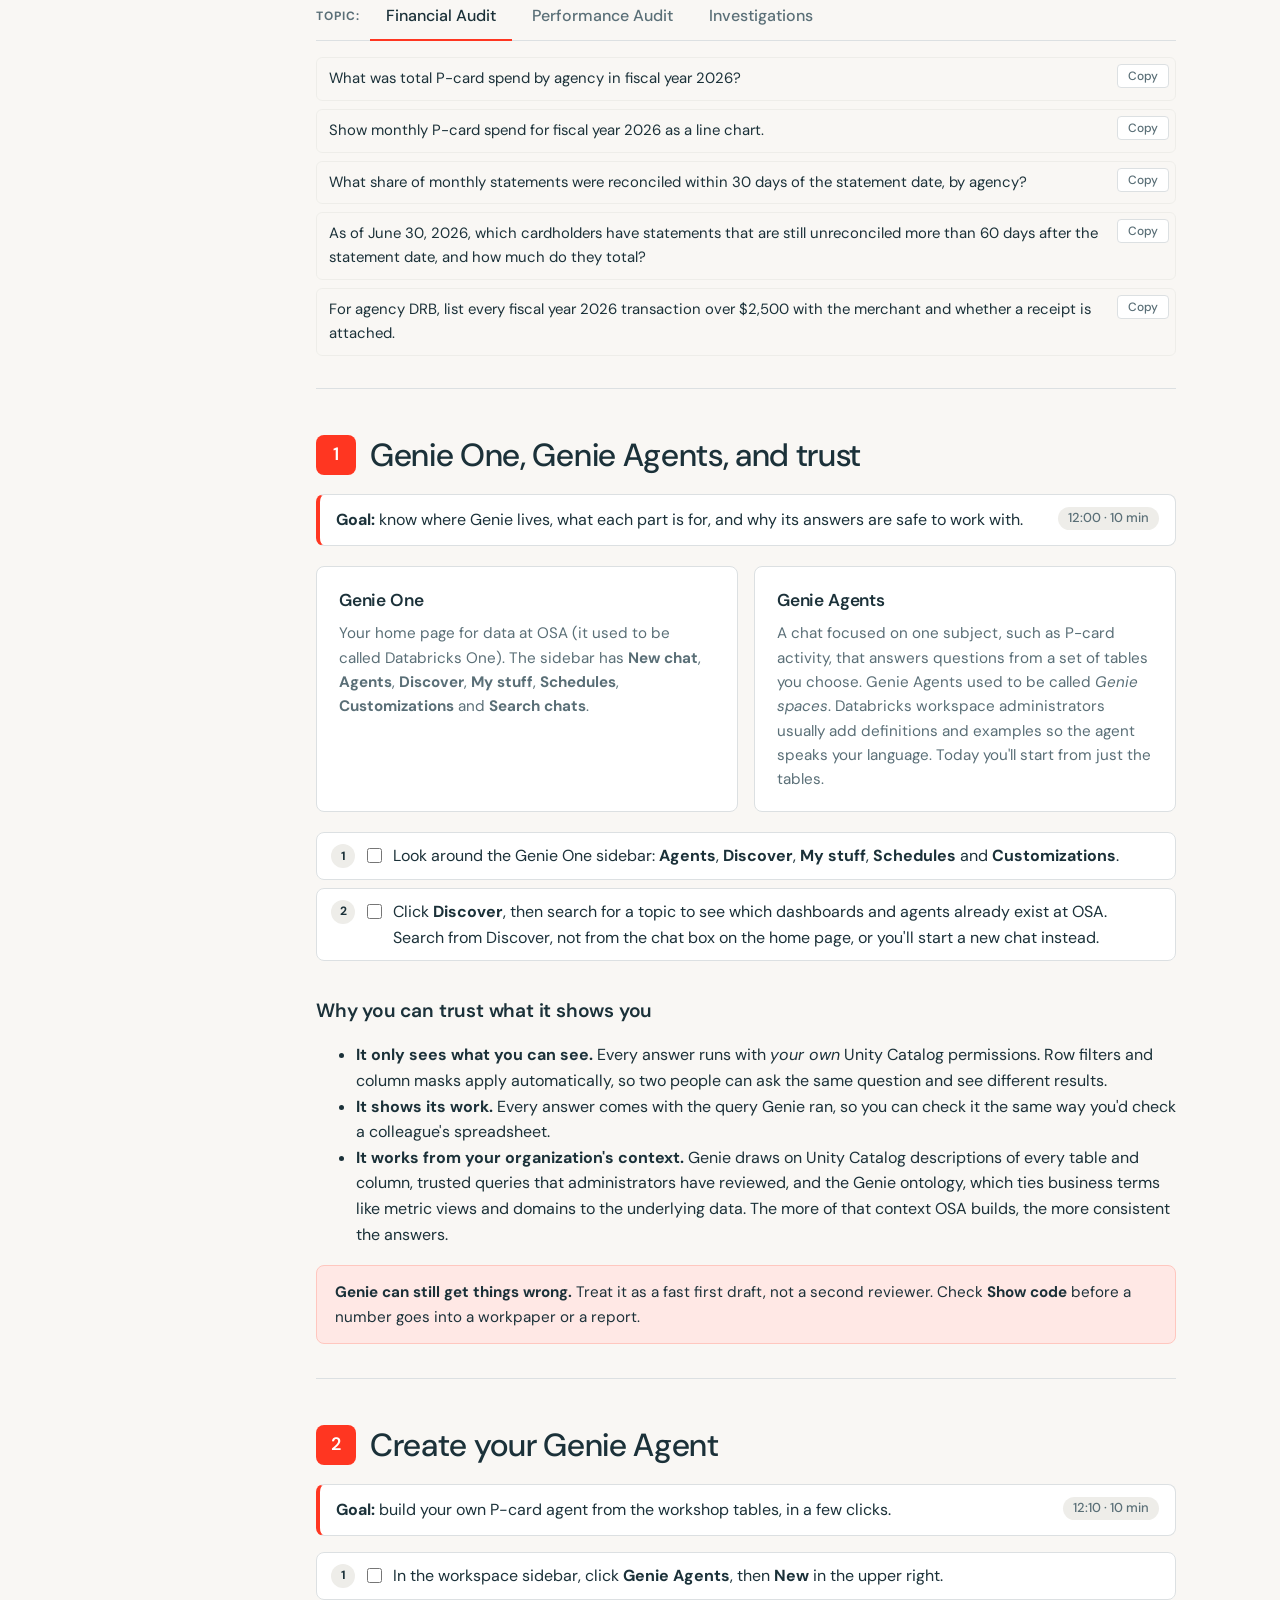
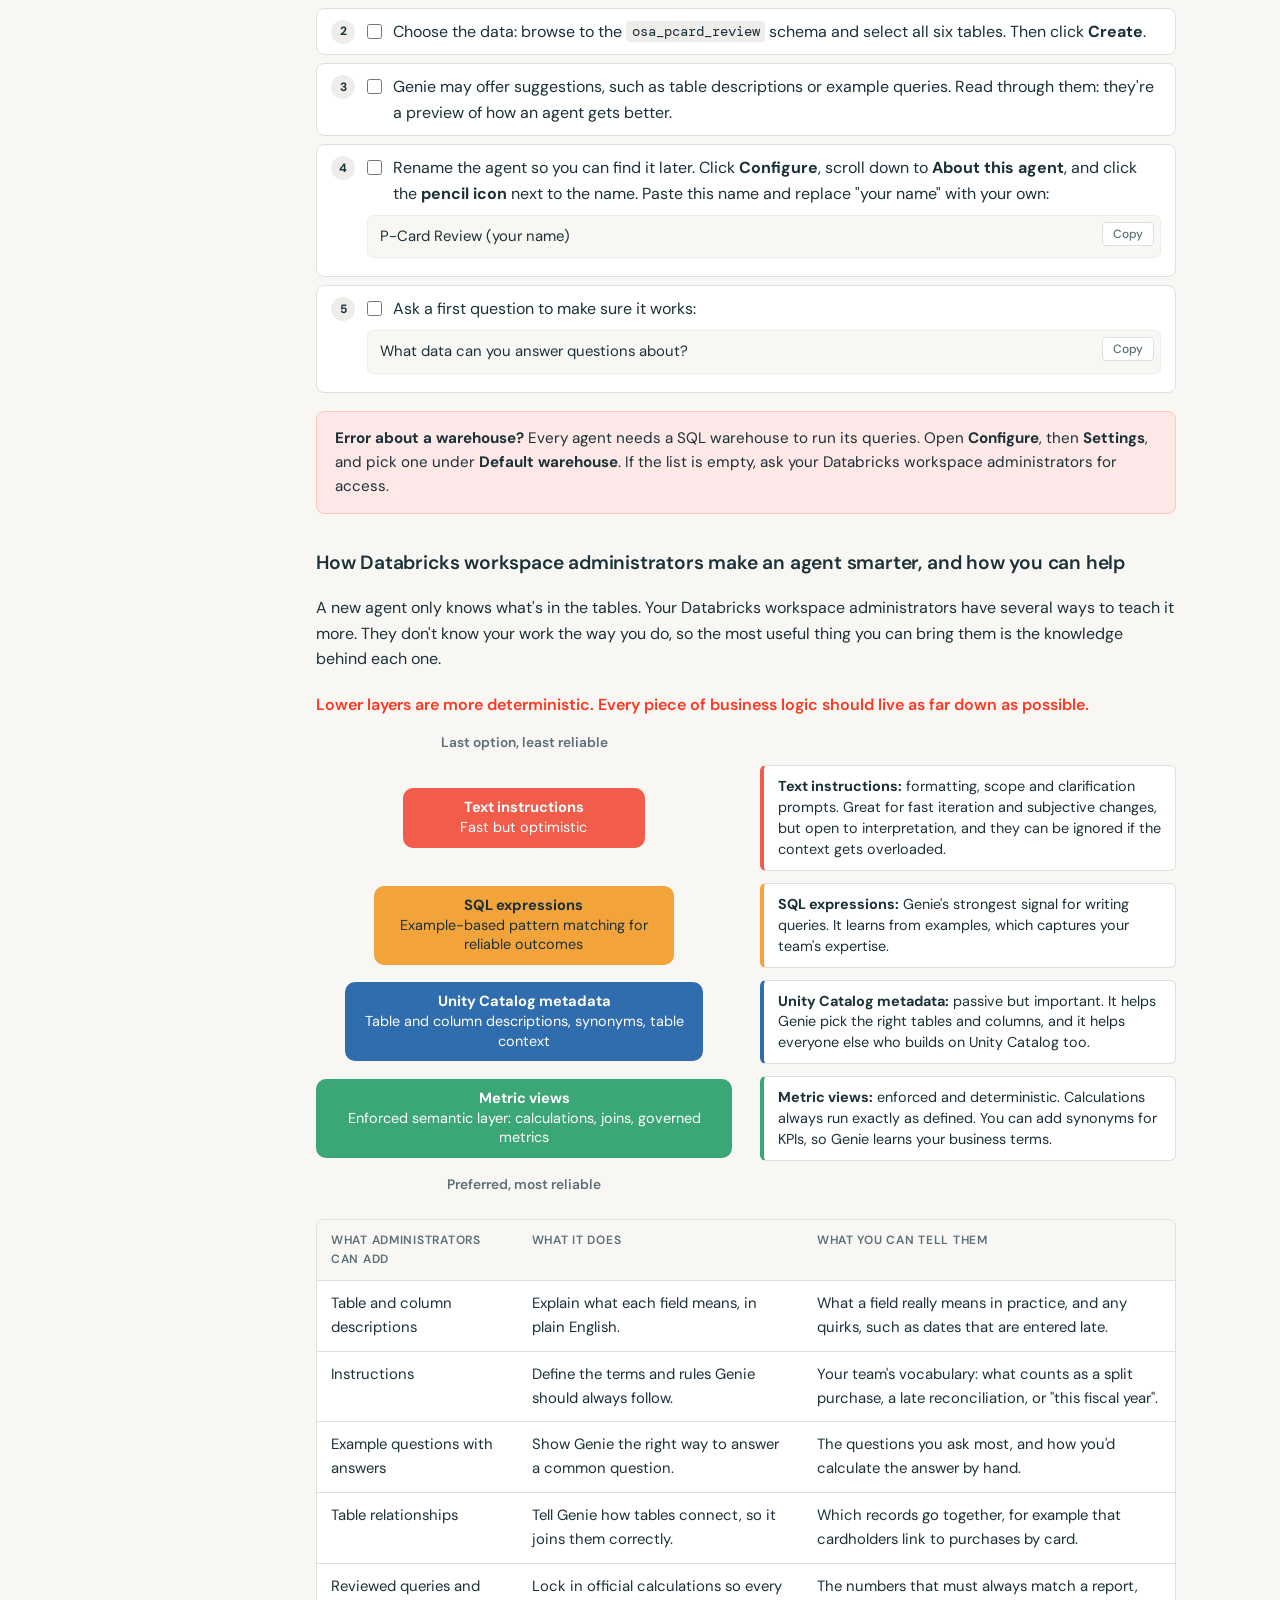
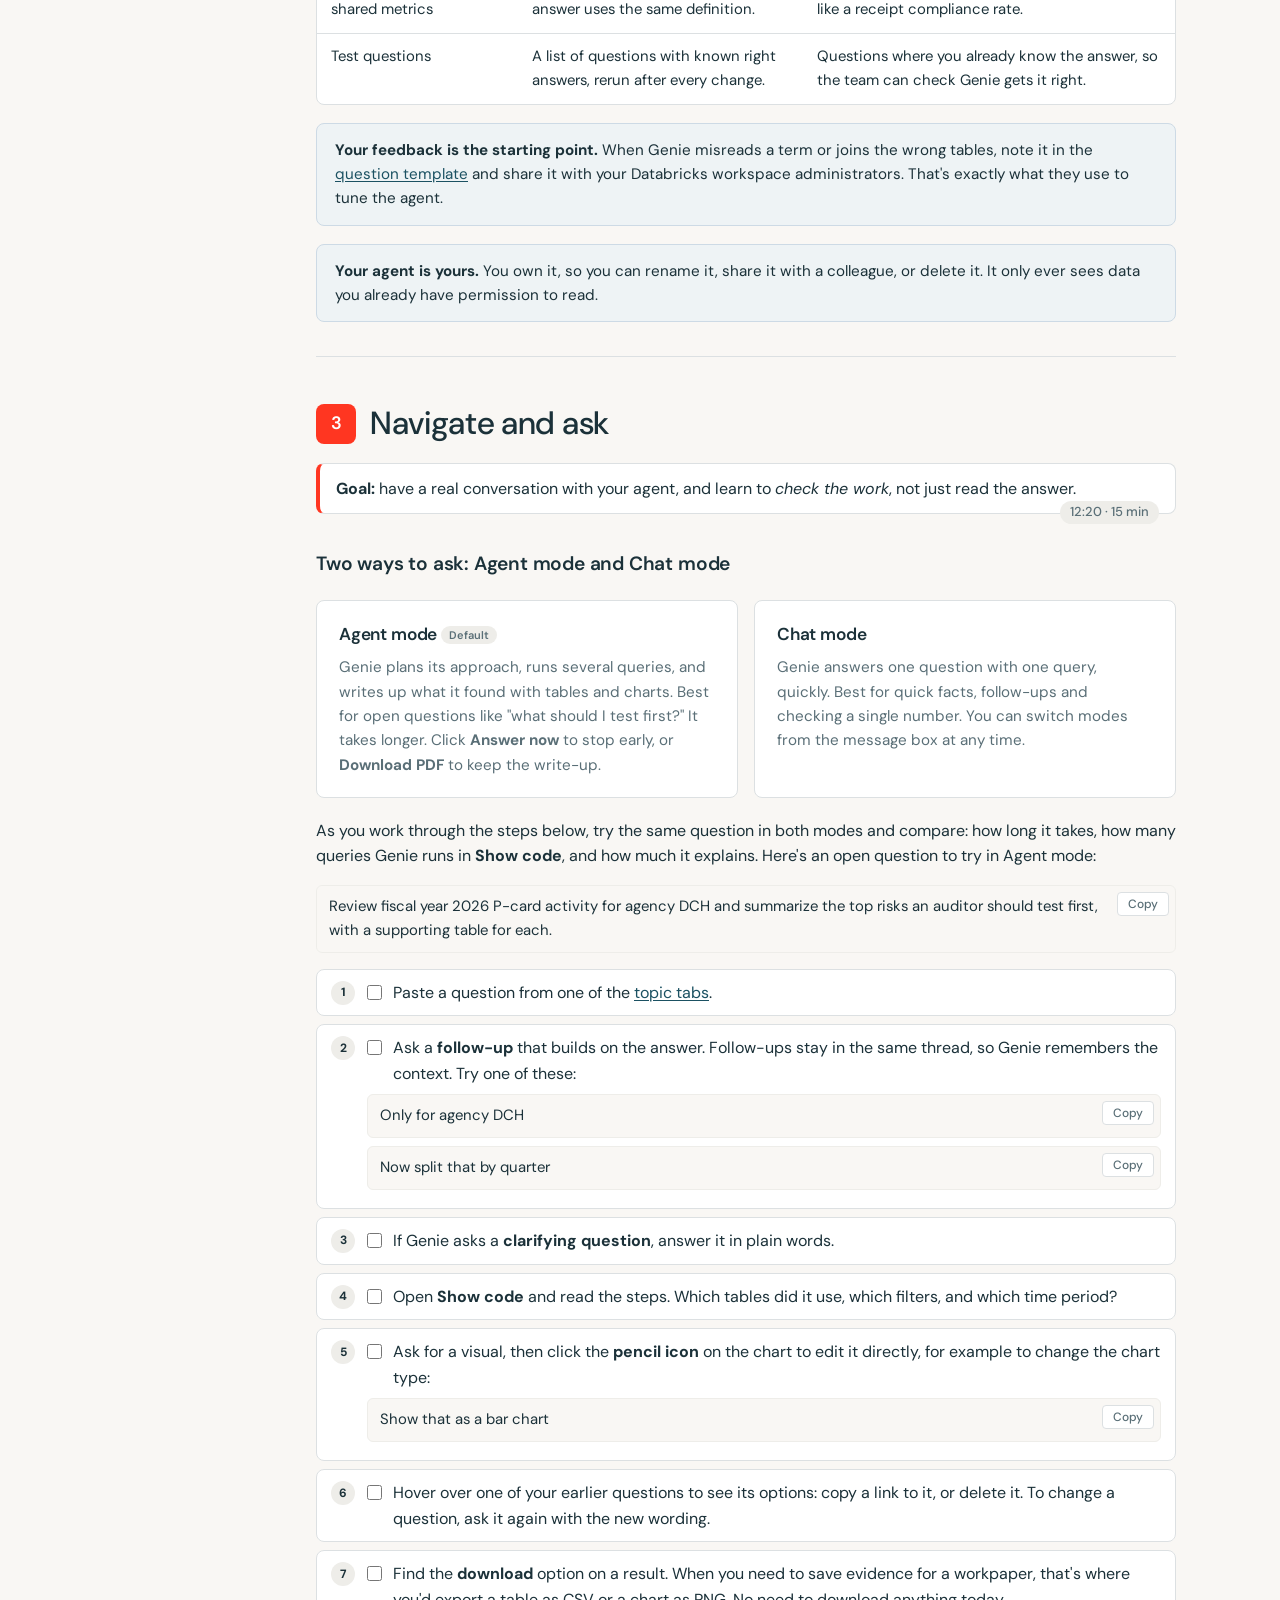
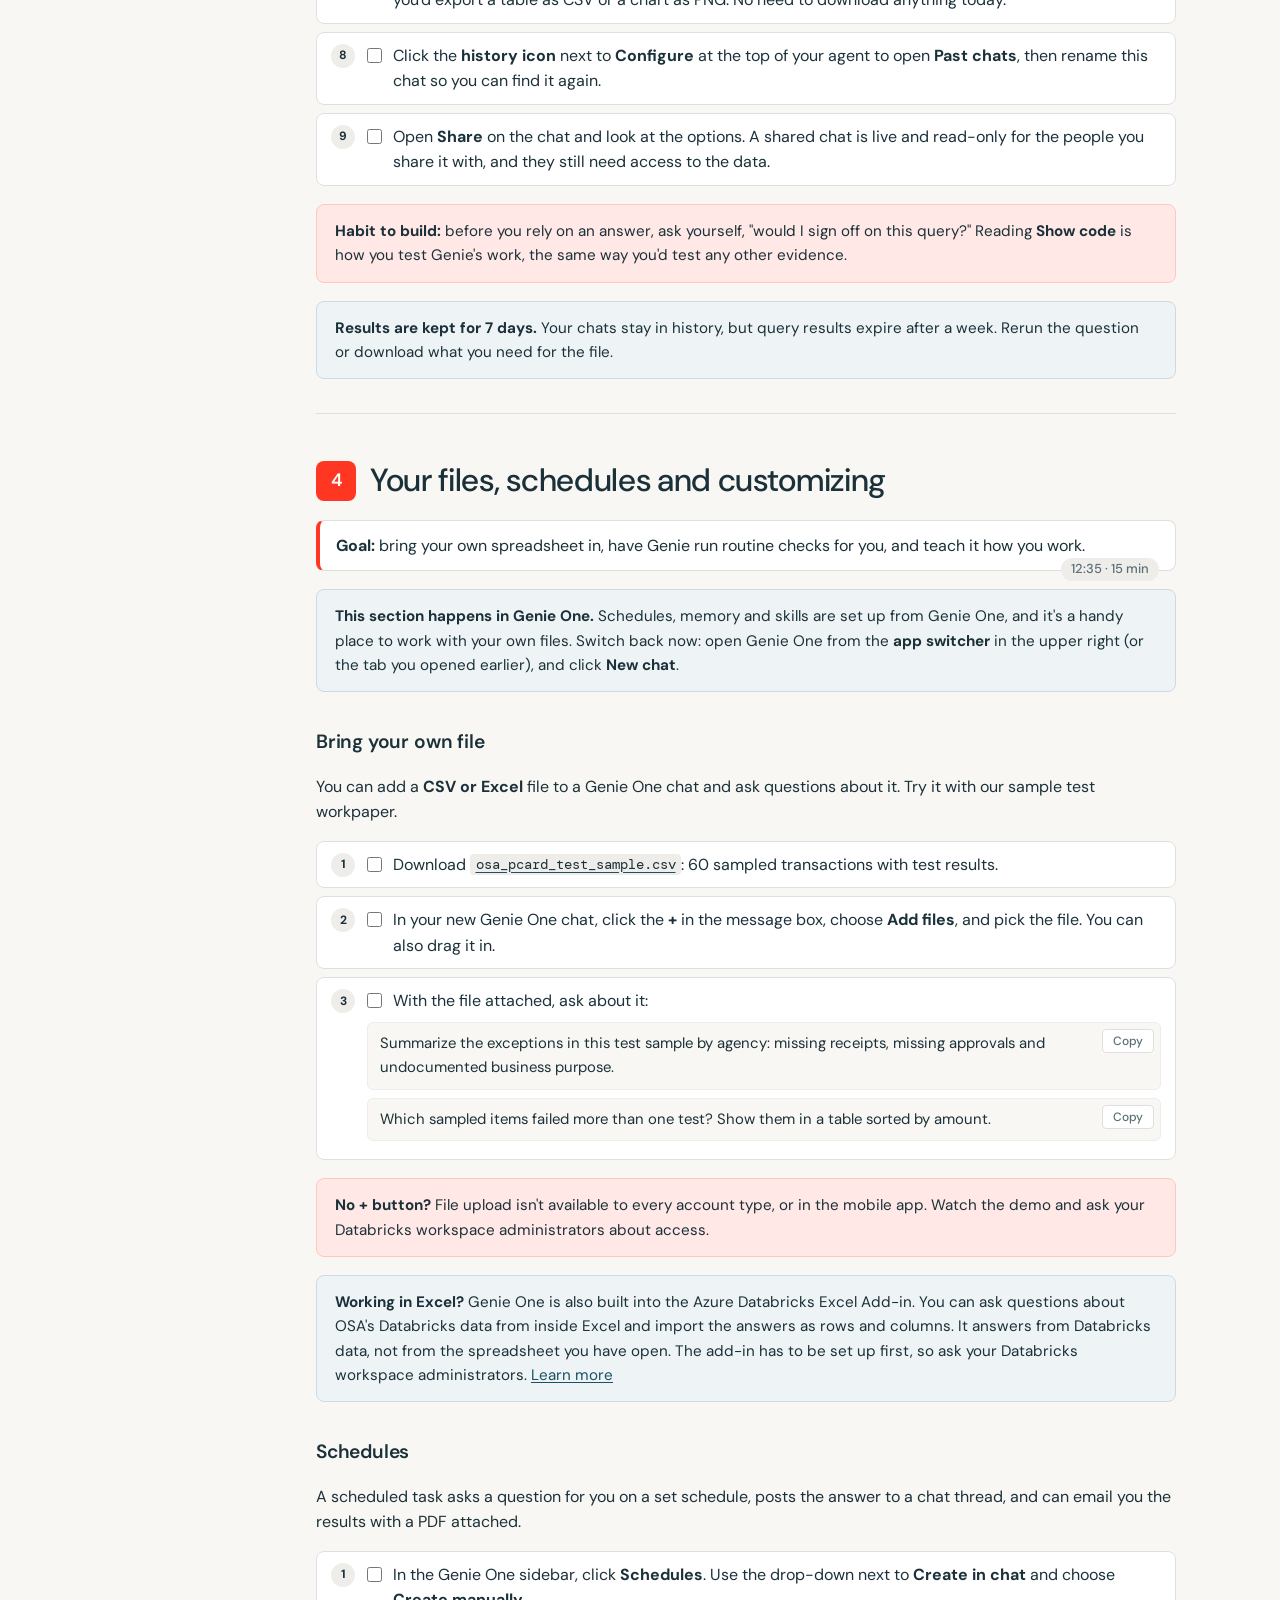
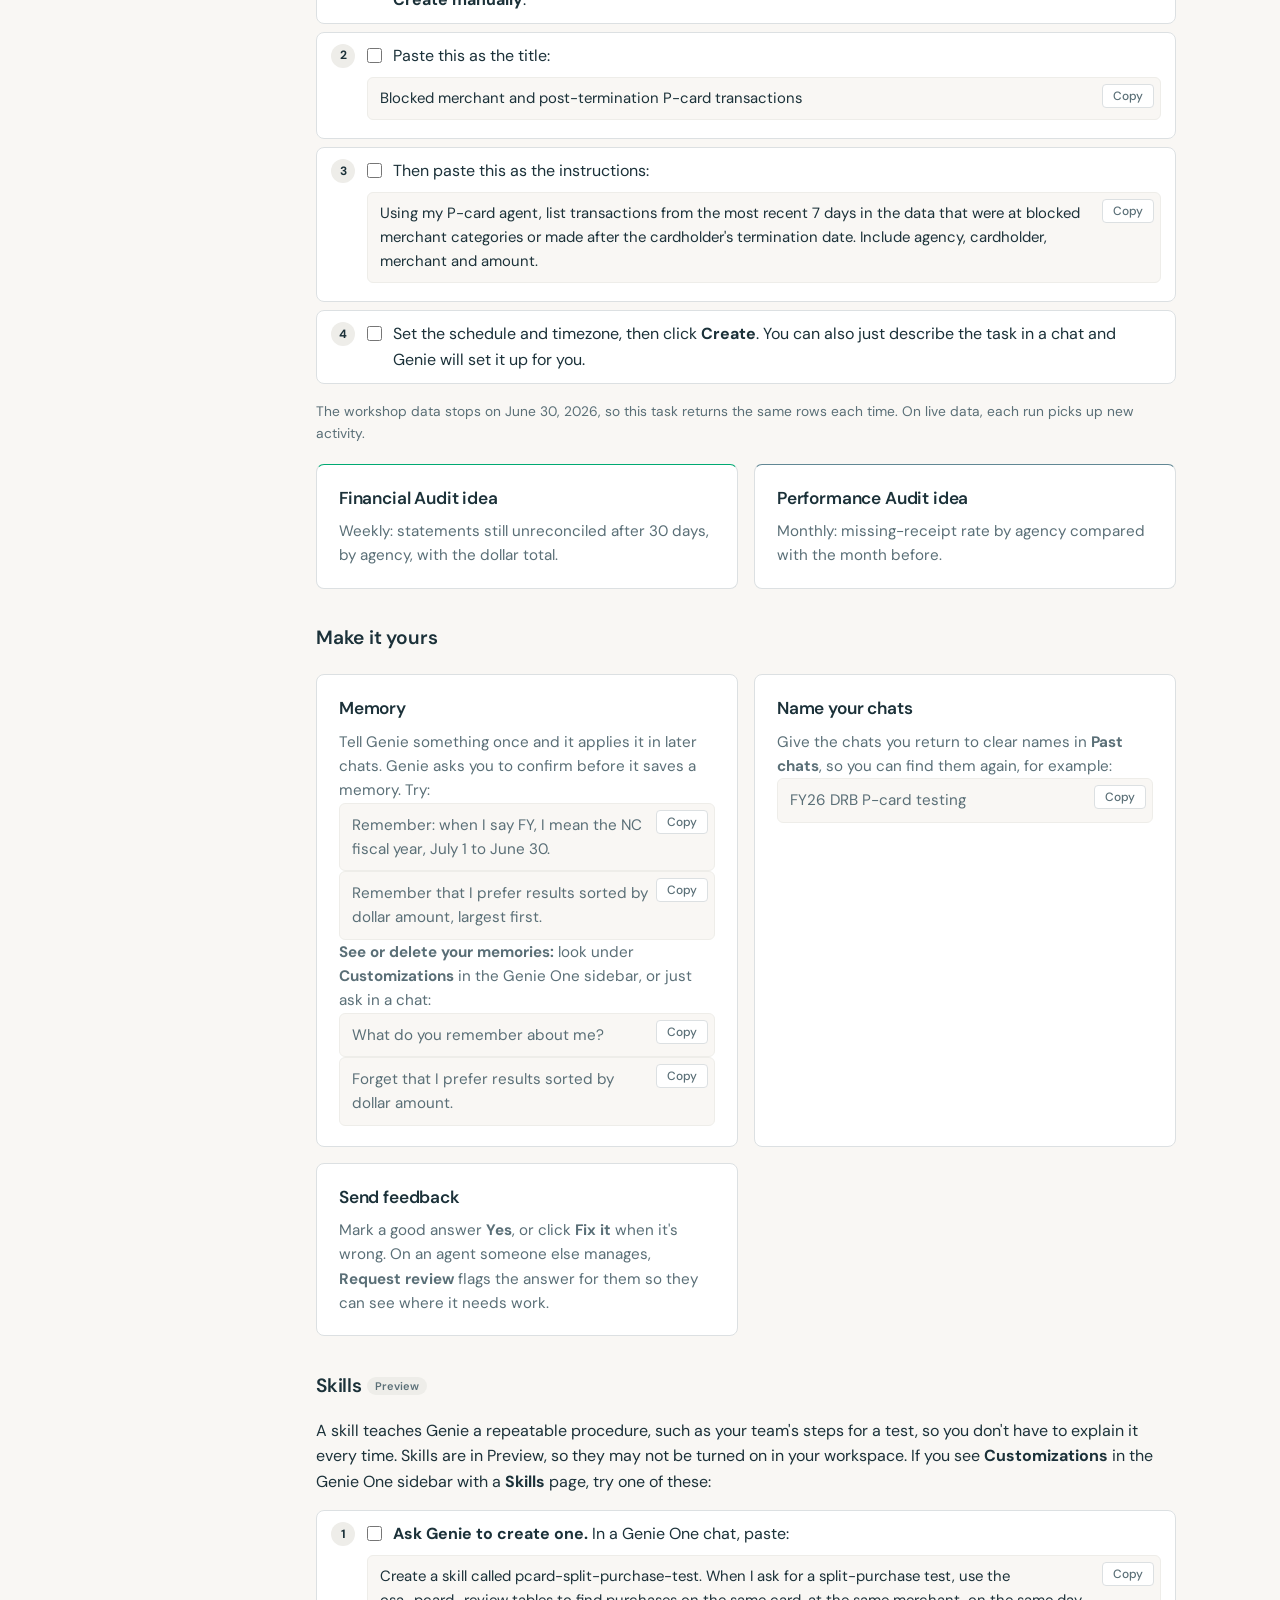
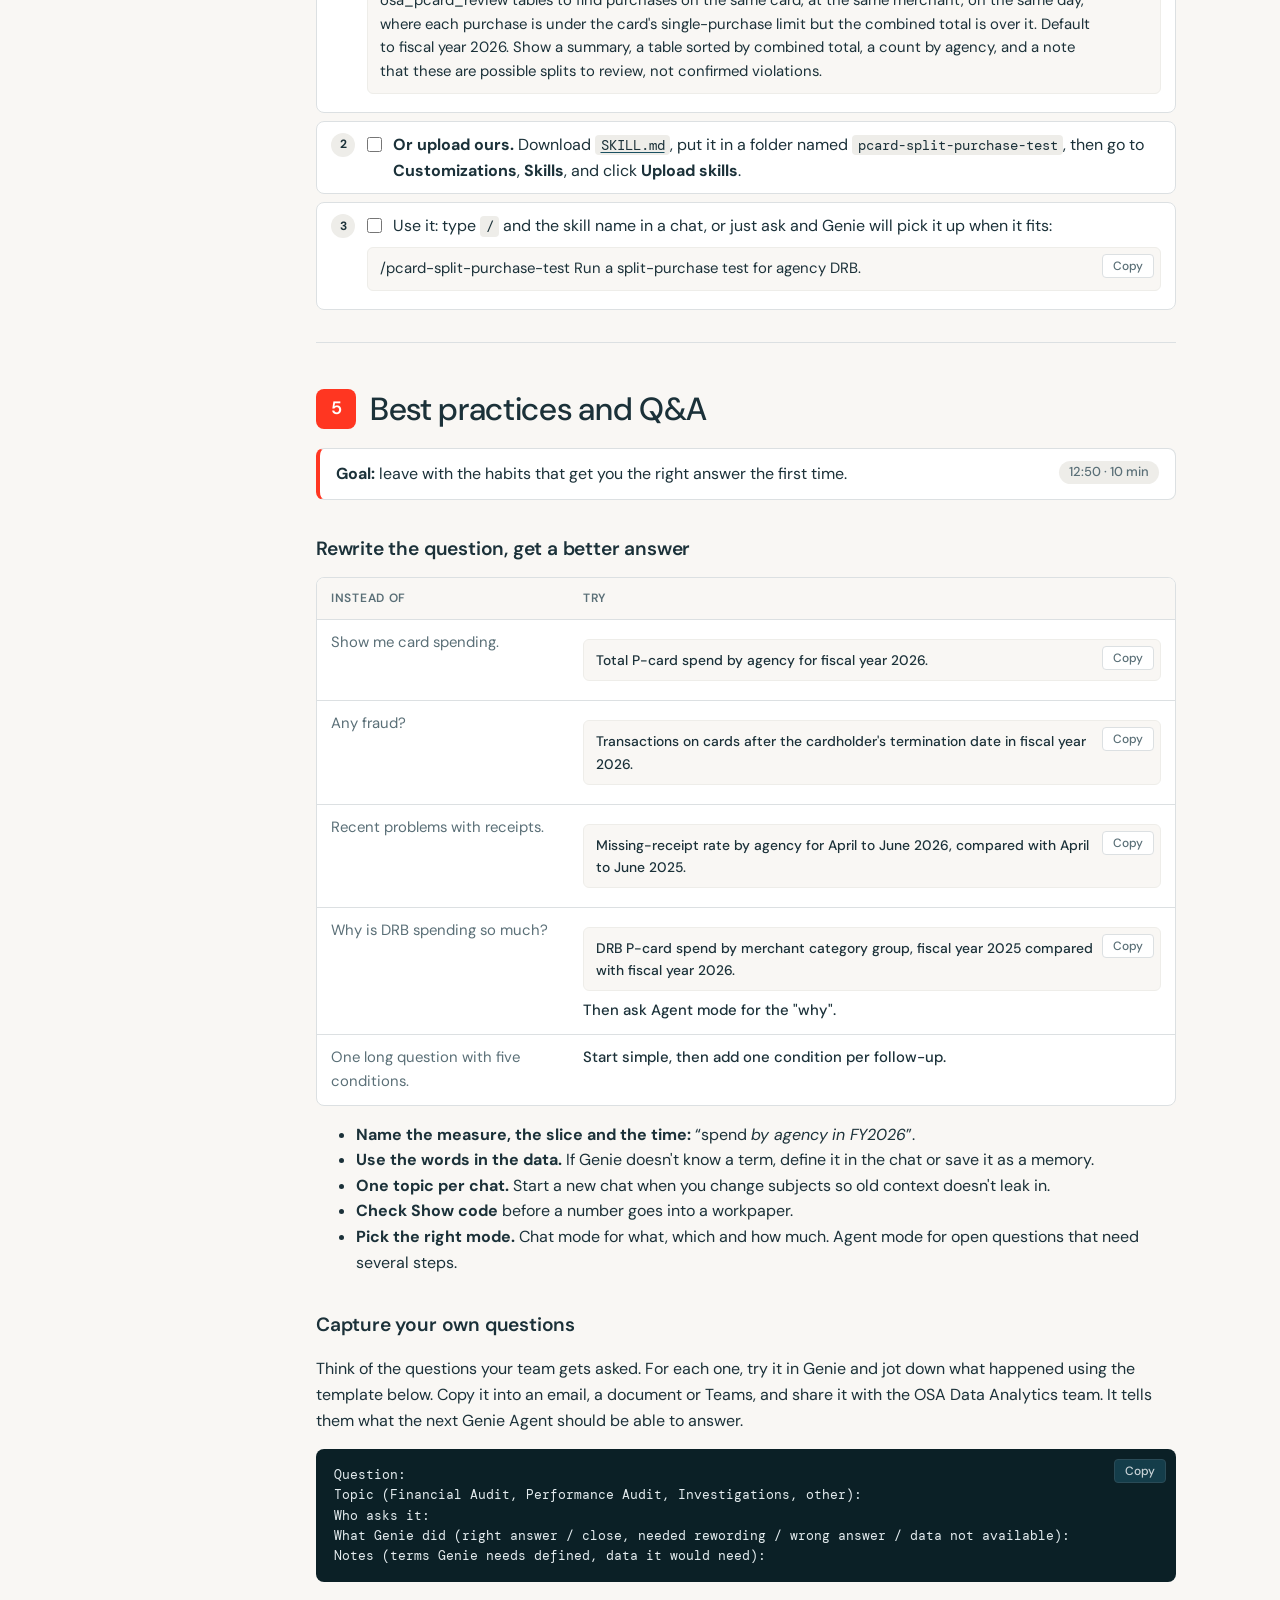
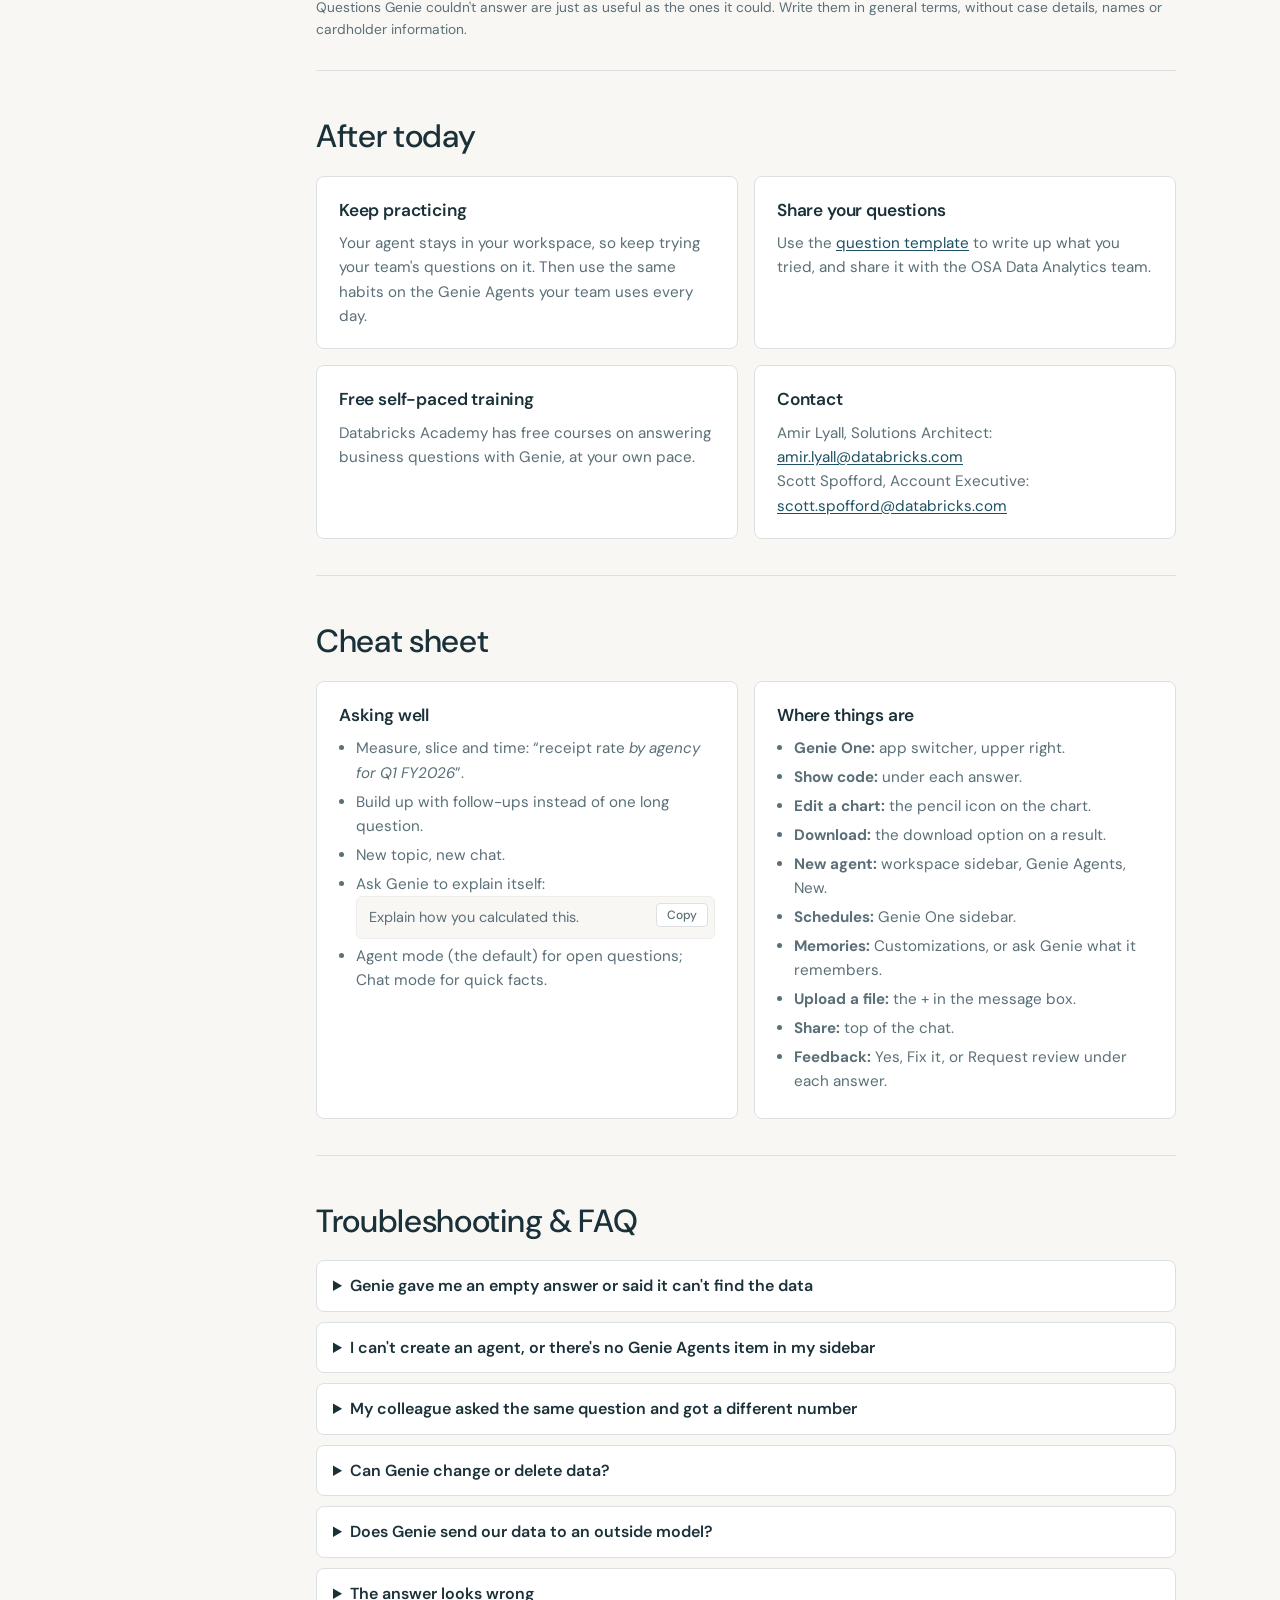
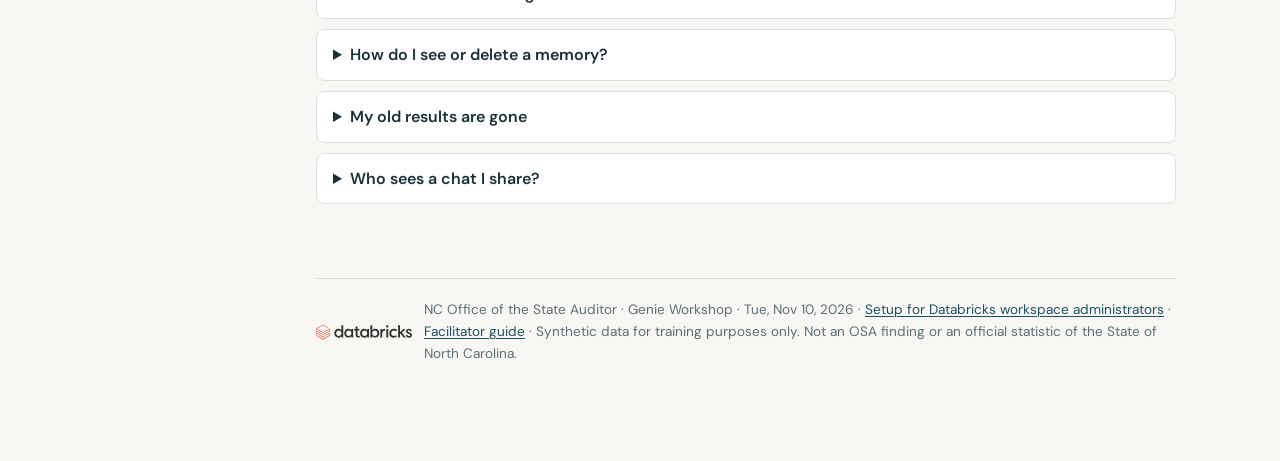
==== commit 02598394: "Memory management, a clear accuracy warning, and the context behind Genie - Show how to see, change " ====
--- a/index.html
+++ b/index.html
@@ -175,9 +175,9 @@
   <ul>
     <li><strong>It only sees what you can see.</strong> Every answer runs with <em>your own</em> Unity Catalog permissions. Row filters and column masks apply automatically, so two people can ask the same question and see different results.</li>
     <li><strong>It shows its work.</strong> Every answer comes with the query Genie ran, so you can check it the same way you'd check a colleague's spreadsheet.</li>
-    <li><strong>It can still be wrong.</strong> Genie is a fast first draft, not a second reviewer. Verify before a number goes into a workpaper or a report.</li>
+    <li><strong>It works from your organization's context.</strong> Genie draws on Unity Catalog descriptions of every table and column, trusted queries that administrators have reviewed, and the Genie ontology, which ties business terms like metric views and domains to the underlying data. The more of that context OSA builds, the more consistent the answers.</li>
   </ul>
-  <div class="callout info"><strong>Names change between releases.</strong> If a button isn't exactly where this guide says, look for the same word nearby.</div>
+  <div class="callout tip"><strong>Genie can still get things wrong.</strong> Treat it as a fast first draft, not a second reviewer. Check <strong>Show code</strong> before a number goes into a workpaper or a report.</div>
 </section>
 
 <!-- ============================================================ LAB 2 -->
@@ -294,9 +294,12 @@
   </div>
   <h3>Make it yours</h3>
   <div class="cards two">
-    <div class="card"><h3>Memory</h3><p>Tell Genie something once and it applies it in later chats. Try:</p>
+    <div class="card"><h3>Memory</h3><p>Tell Genie something once and it applies it in later chats. Genie asks you to confirm before it saves a memory. Try:</p>
       <p class="q">Remember: when I say FY, I mean the NC fiscal year, July 1 to June 30.</p>
-      <p class="q">Remember that I prefer results sorted by dollar amount, largest first.</p></div>
+      <p class="q">Remember that I prefer results sorted by dollar amount, largest first.</p>
+      <p><strong>See or delete your memories:</strong> look under <strong>Customizations</strong> in the Genie One sidebar, or just ask in a chat:</p>
+      <p class="q">What do you remember about me?</p>
+      <p class="q">Forget that I prefer results sorted by dollar amount.</p></div>
     <div class="card"><h3>Name your chats</h3><p>Give the chats you return to clear names in <strong>Past chats</strong>, so you can find them again, for example:</p>
       <p class="q">FY26 DRB P-card testing</p></div>
     <div class="card"><h3>Send feedback</h3><p>Mark a good answer <strong>Yes</strong>, or click <strong>Fix it</strong> when it's wrong. On an agent someone else manages, <strong>Request review</strong> flags the answer for them so they can see where it needs work.</p></div>
@@ -374,6 +377,7 @@
       <li><strong>Download:</strong> the download option on a result.</li>
       <li><strong>New agent:</strong> workspace sidebar, Genie Agents, New.</li>
       <li><strong>Schedules:</strong> Genie One sidebar.</li>
+      <li><strong>Memories:</strong> Customizations, or ask Genie what it remembers.</li>
       <li><strong>Upload a file:</strong> the + in the message box.</li>
       <li><strong>Share:</strong> top of the chat.</li>
       <li><strong>Feedback:</strong> Yes, Fix it, or Request review under each answer.</li></ul></div>
@@ -389,6 +393,7 @@
   <details class="faq"><summary>Can Genie change or delete data?</summary><p>No. Genie answers questions by reading data. Nothing you ask in a chat changes the underlying tables.</p></details>
   <details class="faq"><summary>Does Genie send our data to an outside model?</summary><p>To write a query, Genie uses your question and the table and column descriptions. The query itself runs inside OSA's Databricks workspace, under your permissions. Which AI models Genie may use is controlled by your Databricks workspace administrators, so ask them about OSA's settings.</p></details>
   <details class="faq"><summary>The answer looks wrong</summary><p>Read <strong>Show code</strong>, rephrase with the exact measure, slice and time period, or start a new chat. If the agent keeps misreading a term, define it in your question or save it as a memory. On agents your Databricks workspace administrators manage, click <strong>Fix it</strong> or <strong>Request review</strong> so they can correct it.</p></details>
+  <details class="faq"><summary>How do I see or delete a memory?</summary><p>Look under <strong>Customizations</strong> in the Genie One sidebar, or ask in a chat: <q>What do you remember about me?</q> To change or remove one, ask Genie directly, for example <q>Forget that I prefer results sorted by dollar amount.</q></p></details>
   <details class="faq"><summary>My old results are gone</summary><p>Query results are kept for 7 days. The chat stays in your history, so open it and run the question again.</p></details>
   <details class="faq"><summary>Who sees a chat I share?</summary><p>Only the people allowed by the sharing level you pick. Recipients see it read-only, and they still need access to the data.</p></details>
 </section>
